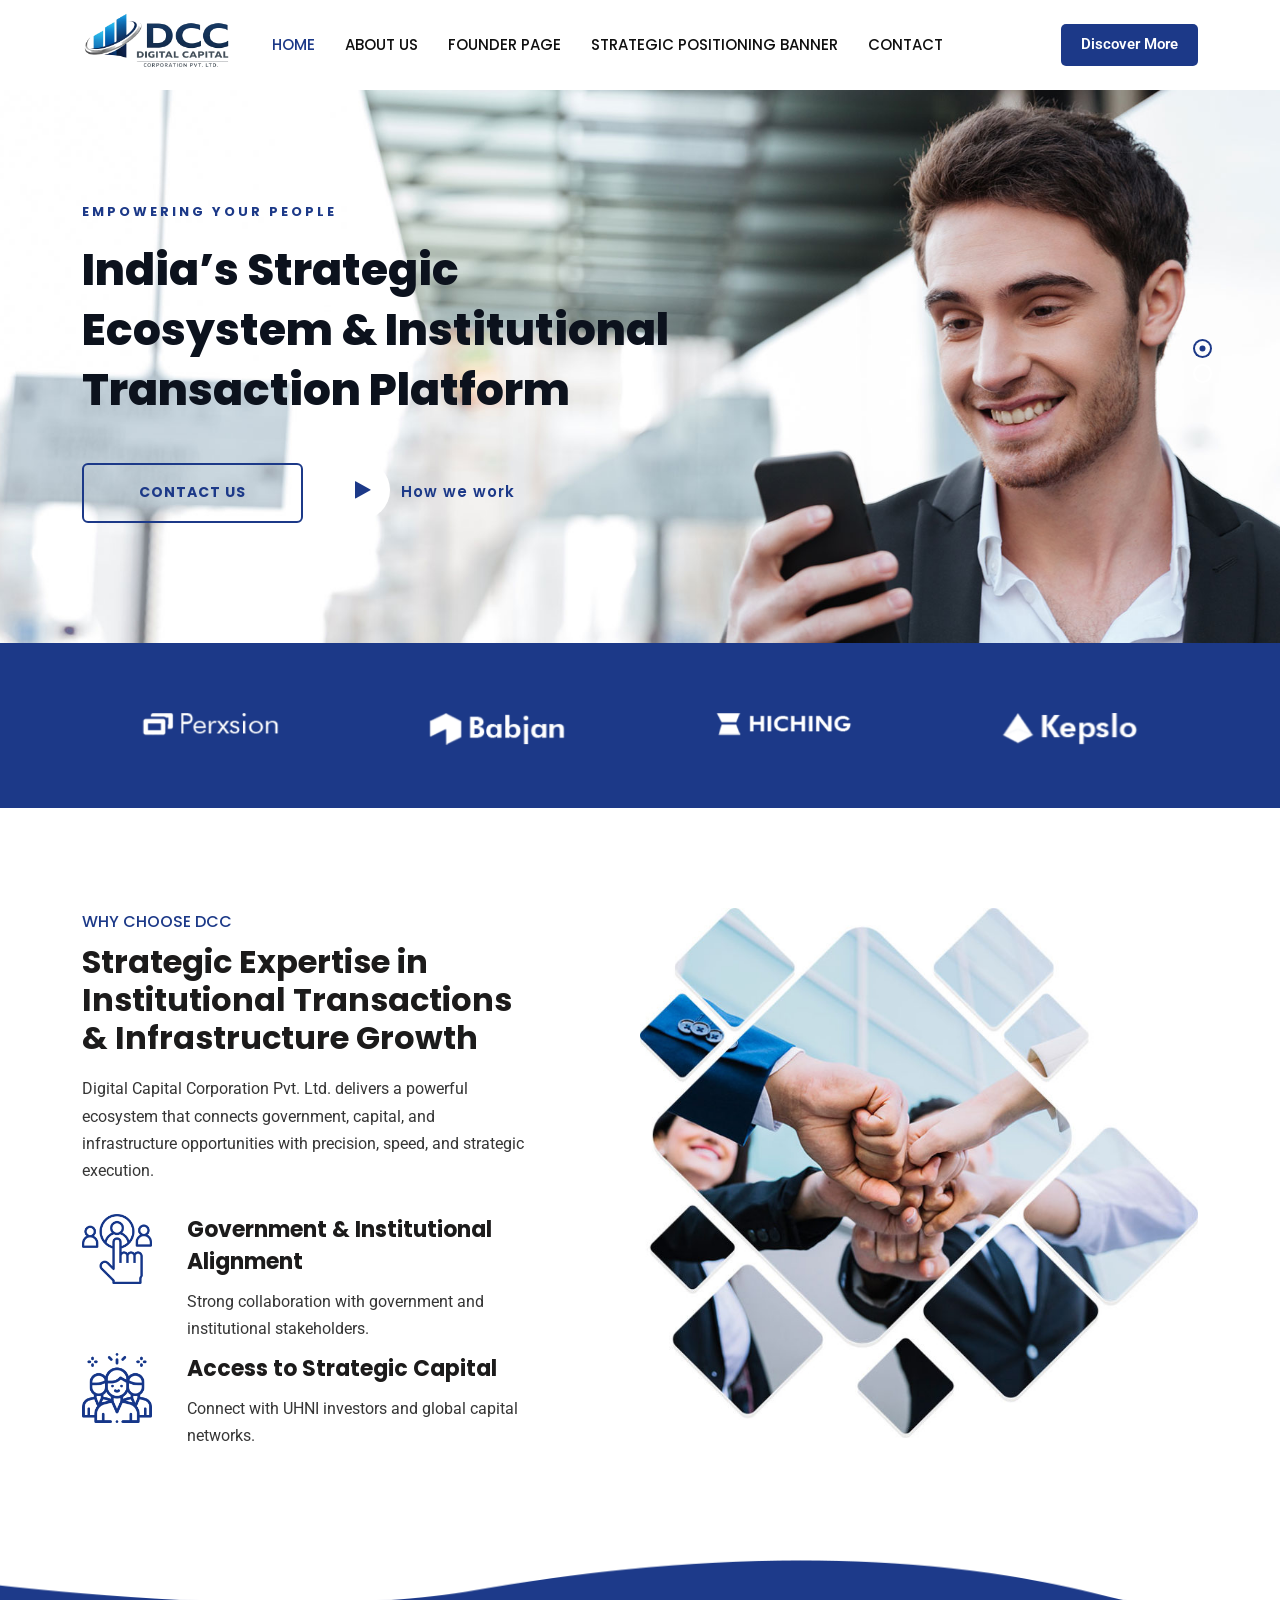
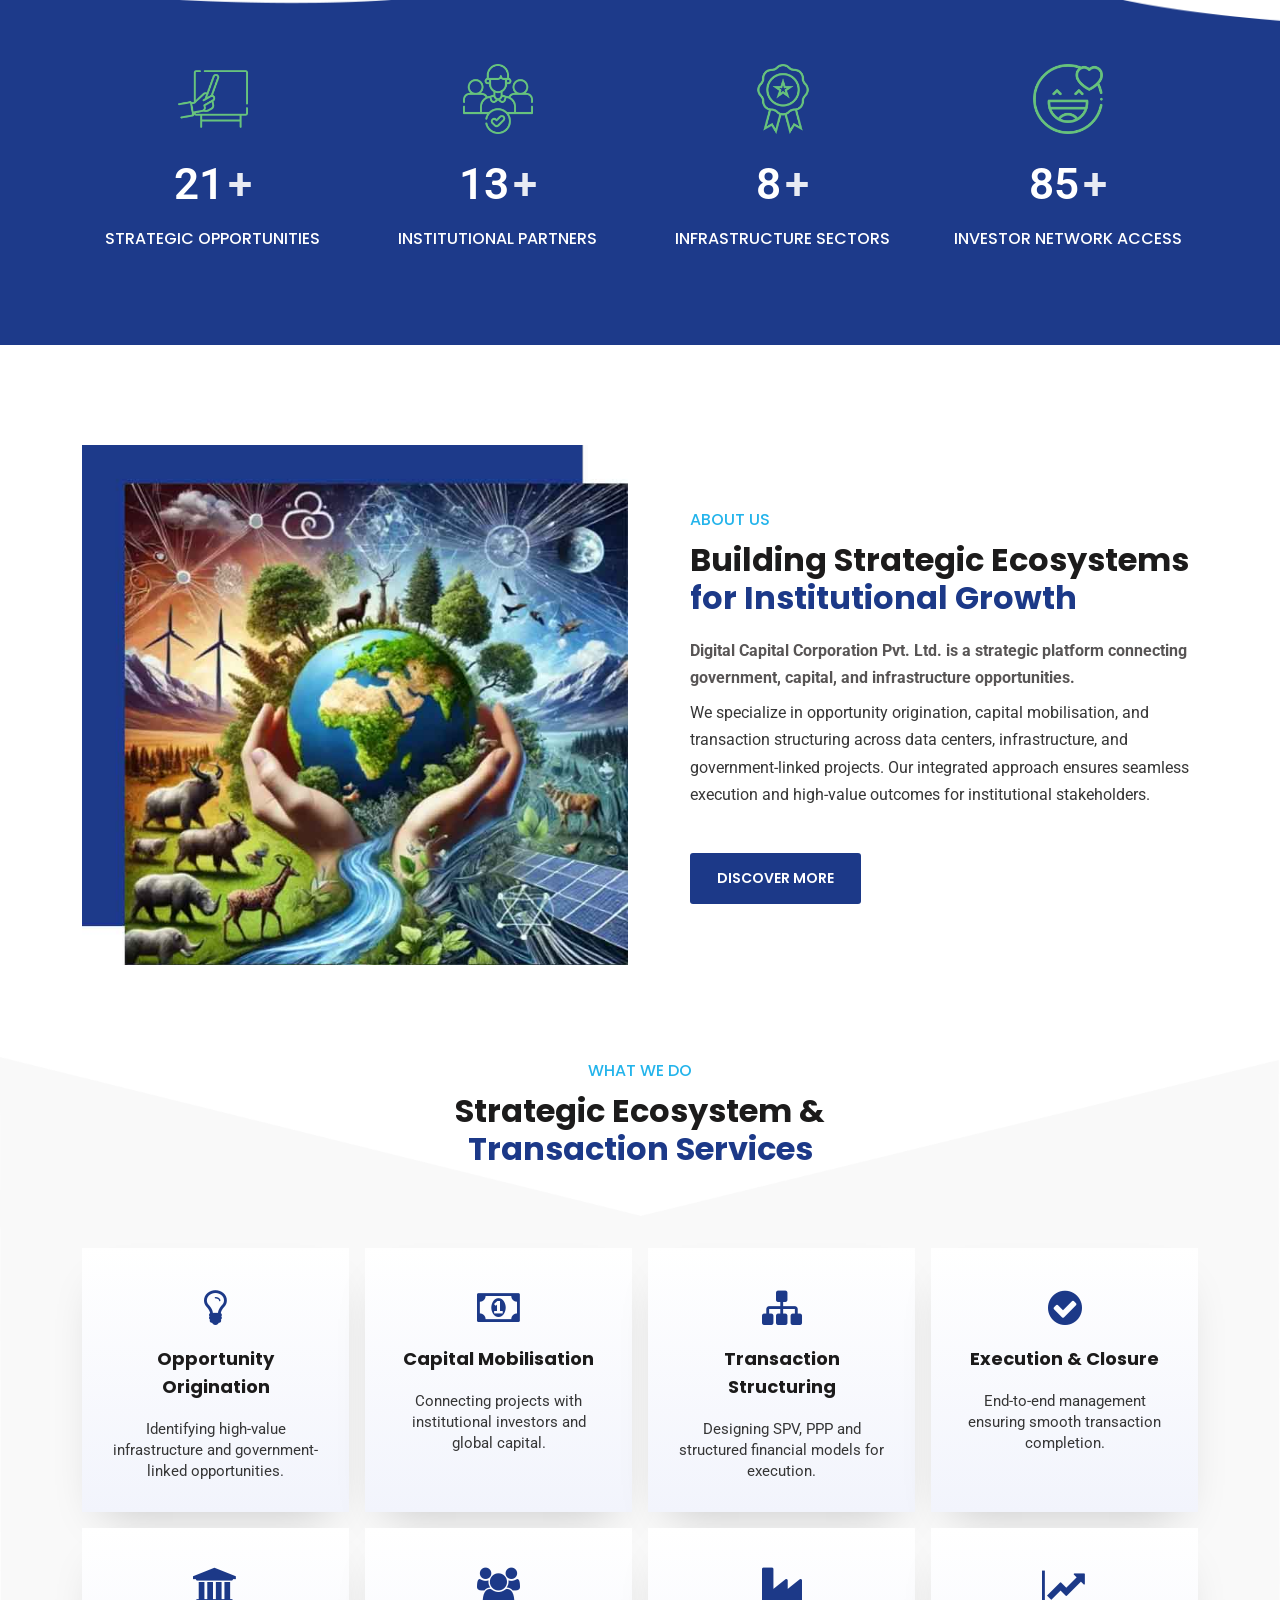
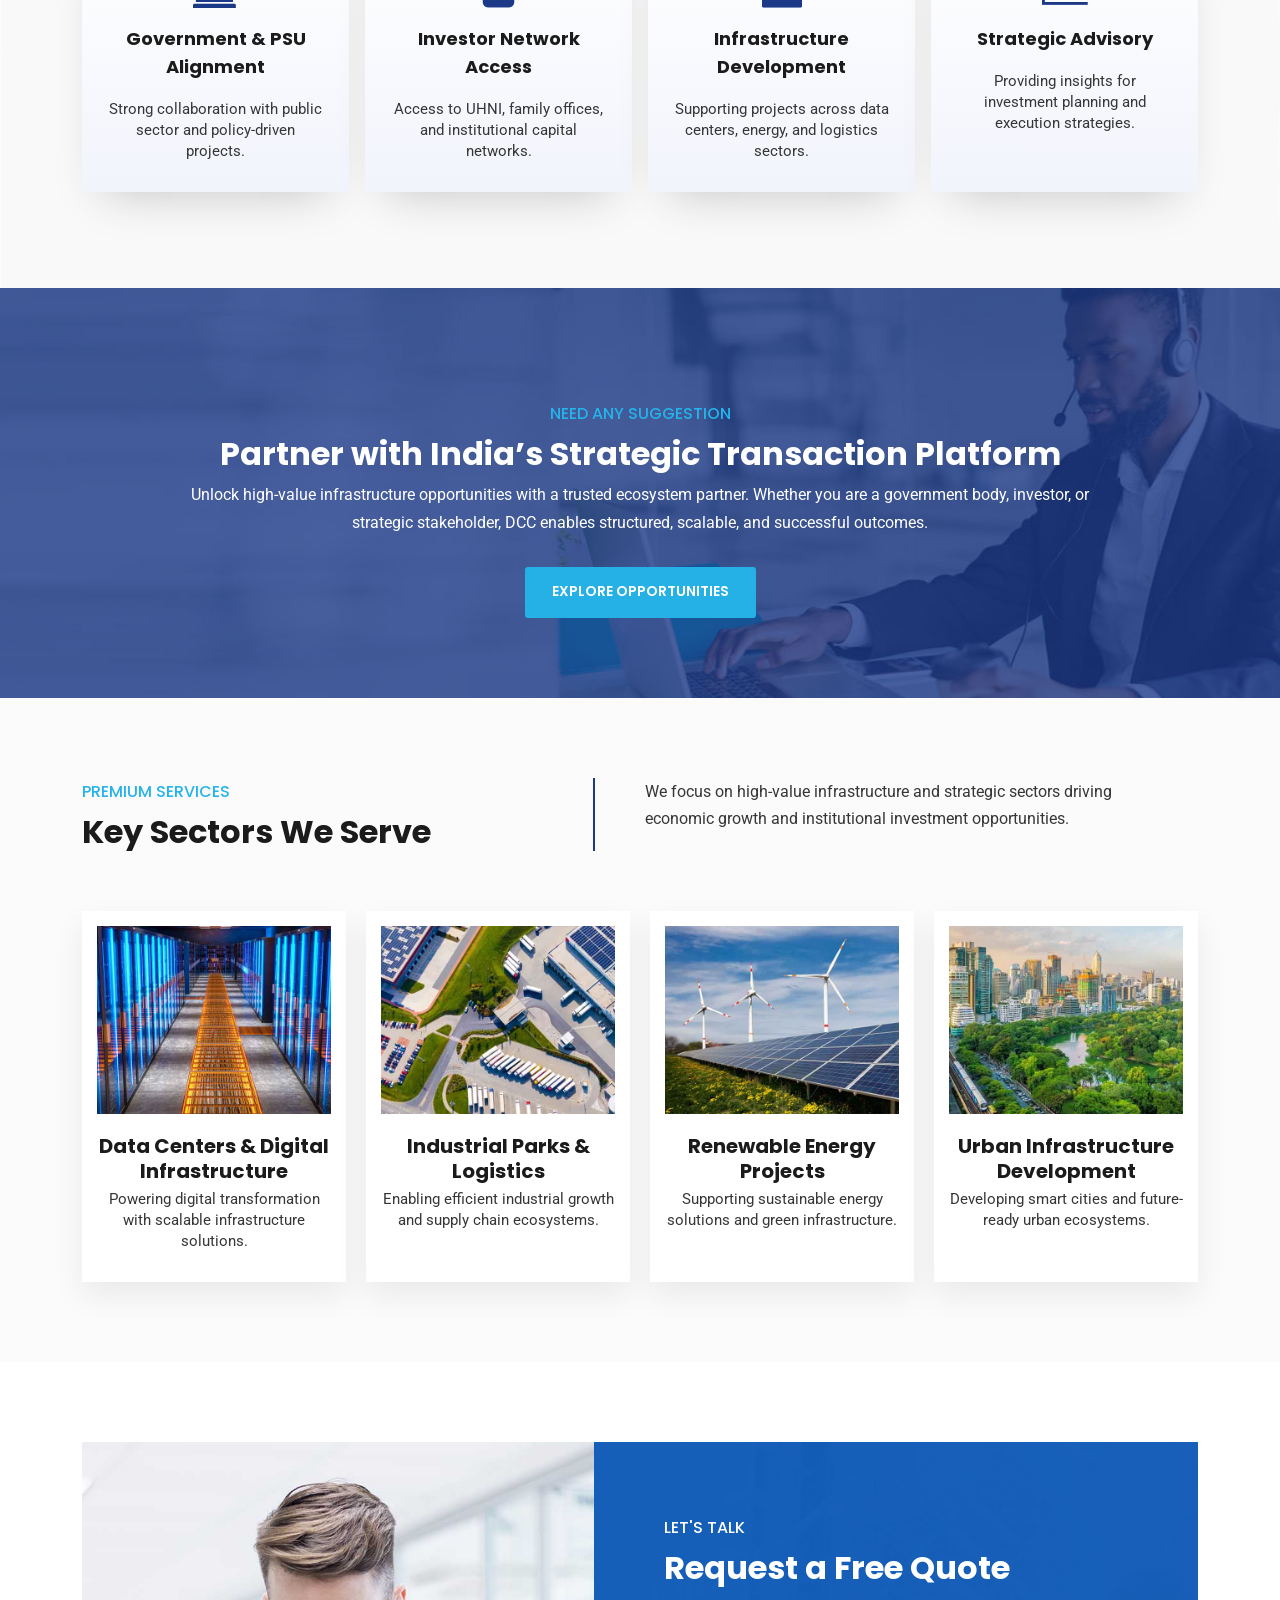
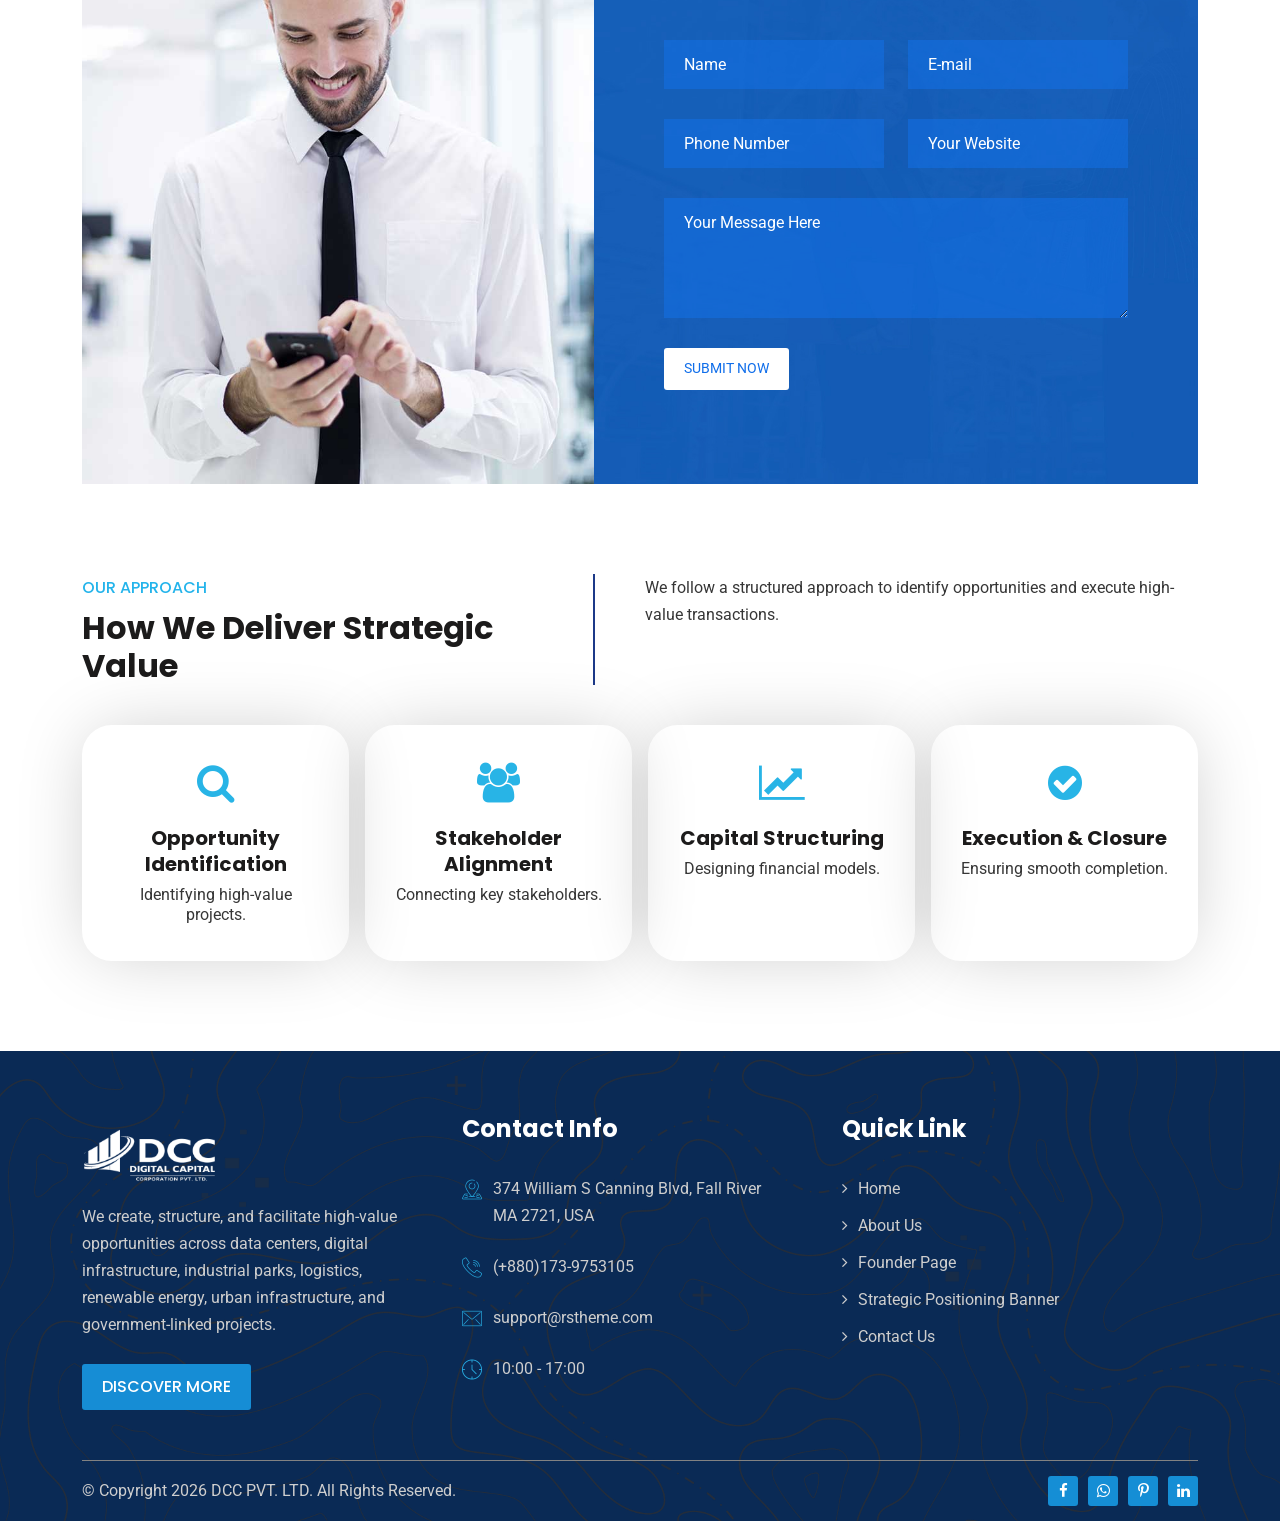
==== index.html @ fcac431c "first commit" ====
<!DOCTYPE html>
<html lang="en">
    
<head>
        <!-- meta tag -->
        <meta charset="utf-8">
        <title>Home-Digital Capital Corporation</title>
        <meta name="description" content="">
        <!-- responsive tag -->
        <meta http-equiv="x-ua-compatible" content="ie=edge">
        <meta name="viewport" content="width=device-width, initial-scale=1">
        <!-- favicon -->
        <link rel="apple-touch-icon" href="assets/images/favicon.png">
        <link rel="shortcut icon" type="image/x-icon" href="assets/images/favicon.png">
        <!-- Bootstrap v4.4.1 css -->
        <link rel="stylesheet" type="text/css" href="assets/css/bootstrap.min.css">
        <!-- font-awesome css -->
        <link rel="stylesheet" type="text/css" href="assets/css/font-awesome.min.css">
        <!-- animate css -->
        <link rel="stylesheet" type="text/css" href="assets/css/animate.css">
        <!-- aos css -->
        <link rel="stylesheet" type="text/css" href="assets/css/aos.css">
        <!-- owl.carousel css -->
        <link rel="stylesheet" type="text/css" href="assets/css/owl.carousel.css">
        <!-- slick css -->
        <link rel="stylesheet" type="text/css" href="assets/css/slick.css">
        <!-- off canvas css -->
        <link rel="stylesheet" type="text/css" href="assets/css/off-canvas.css">
        <!-- linea-font css -->
        <link rel="stylesheet" type="text/css" href="assets/fonts/linea-fonts.css">
        <!-- flaticon css  -->
        <link rel="stylesheet" type="text/css" href="assets/fonts/flaticon.css">
        <!-- magnific popup css -->
        <link rel="stylesheet" type="text/css" href="assets/css/magnific-popup.css">
        <!-- Main Menu css -->
        <link rel="stylesheet" href="assets/css/rsmenu-main.css">
        <!-- Rs animations css -->
        <link rel="stylesheet" href="assets/css/rs-animations.css">
        <!-- nivo slider CSS -->
        <link rel="stylesheet" type="text/css" href="assets/inc/custom-slider/css/nivo-slider.css">
        <link rel="stylesheet" type="text/css" href="assets/inc/custom-slider/css/preview.css">
        <!-- rsmenu transitions css -->
        <link rel="stylesheet" href="assets/css/rsmenu-transitions.css">
        <!-- spacing css -->
        <link rel="stylesheet" type="text/css" href="assets/css/rs-spacing.css">
        <!-- style css -->
        <link rel="stylesheet" type="text/css" href="style.css"> 
        <!-- responsive css -->
        <link rel="stylesheet" type="text/css" href="assets/css/responsive.css">
    </head>
    <body class="home-eight">

        <!-- Preloader area start here -->
        <div id="loader" class="loader">
            <div class="spinner"></div>
        </div>
        <!--End preloader here -->

        <!--Full width header Start-->
        <div class="full-width-header header-style4">
            <!-- Toolbar Start -->
            <!-- <div class="toolbar-area hidden-md">
                <div class="container">
                    <div class="row">
                        <div class="col-md-5">
                            <div class="toolbar-contact">
                                <ul>
                                    <li><i class="flaticon-email"></i><a href="mailto:info@yourwebsite.com">support@rstheme.com</a></li>
                                    <li><i class="flaticon-call"></i><a href="tel:+123456789">(+123) 456789</a></li>
                                </ul>
                            </div>
                        </div>
                        <div class="col-md-7">
                            <div class="toolbar-sl-share">
                                <ul>
                                    <li class="opening"> <i class="flaticon-clock"></i> Mon - Fri: 9:00 am - 06.00pm / Closed on Weekends</li>
                                    <li><a href="#"><i class="fa fa-facebook"></i></a></li>
                                    <li><a href="#"><i class="fa fa-twitter"></i></a></li>
                                    <li><a href="#"><i class="fa fa-pinterest-p"></i></a></li>
                                    <li><a href="#"><i class="fa fa-linkedin"></i></a></li>
                                </ul>
                            </div>
                        </div>
                    </div>
                </div>
            </div> -->
            <!-- Toolbar End -->
            
            <!--Header Start-->
            <header id="rs-header" class="rs-header">
                <!-- Menu Start -->
                <div class="menu-area menu-sticky">
                    <div class="container">
                        <div class="row">
                            <div class="col-lg-2">
                                <div class="logo-area">
                                    <a href="index.html"><img src="assets/images/logo.png" alt="logo"></a>
                                </div>
                            </div>
                            <div class="col-lg-10 text-right">
                                <div class="rs-menu-area">
                                    <div class="main-menu">
                                        <div class="mobile-menu">
                                            <a class="rs-menu-toggle">
                                                <i class="fa fa-bars"></i>
                                            </a>
                                        </div>
                                        <nav class="rs-menu">
                                            <ul class="nav-menu">
                                                <li class=" current-menu-item"> <a href="index.html">Home</a></li>
                                                <li class=""><a href="#">About Us</a></li>
                                                <li class=""><a href="#">Founder Page</a></li>
                                                <li class=""><a href="#">Strategic Positioning Banner</a></li>
                                                <li class=""><a href="#">Contact</a></li>
                                            </ul> 
                                        </nav>
                                    </div> <!-- //.main-menu -->
                                    <div class="expand-btn-inner">
                                        <ul>
                                            <li>
                                                <a class="header-btn blue-btn" href="contact.html">Discover More</a>
                                            </li>
                                        </ul>
                                    </div>
                                </div>
                            </div>
                        </div>
                    </div>
                </div>
                <!-- Menu End -->

            </header>
            <!--Header End-->
        </div>
        <!--Full width header End-->

		<!-- Main content Start -->
        <div class="main-content">
            <!-- Slider Start -->
            <div id="rs-slider" class="rs-slider slider8">
                <div class="slider-carousel owl-carousel">
                    <!-- Slide 1 -->
                    <div class="slider slide1">
                        <div class="container">
                            <div class="content-part">
                                <div class="slider-des">
                                    <div class="sl-subtitle mb-16">Empowering Your People</div>
                                    <h1 class="sl-title mb-0">India’s Strategic Ecosystem & Institutional Transaction Platform</h1>
                                </div>
                                <div class="slider-bottom mt-40">
                                    <ul>
                                        <li><a href="contact.html" class="readon">Contact us</a></li>
                                        <li>
                                            <a class="popup-videos" href="">
                                                <i class="fa fa-play"></i>
                                            </a>
                                            <span class="btn-title">How we work</span>
                                        </li>
                                    </ul>
                                </div>
                            </div>
                        </div>
                    </div>
                    <!-- Slide 2 -->
                    <div class="slider slide3">
                        <div class="container">
                            <div class="content-part">
                                <div class="slider-des">
                                    <div class="sl-subtitle mb-16">Smart HR Solutions</div>
                                    <h1 class="sl-title mb-0">Simplify Workforce <br>Management with Automation</h1>
                                </div>
                                <div class="slider-bottom mt-40">
                                    <ul>
                                        <li><a href="contact.html" class="readon">Contact us</a></li>
                                        <li>
                                            <a class="popup-videos" href="">
                                                <i class="fa fa-play"></i>
                                            </a>
                                            <span class="btn-title">How we work</span>
                                        </li>
                                    </ul>
                                </div>
                            </div>
                        </div>
                    </div>
                </div>
            </div>
            <!-- Slider End -->

            <!-- Partner Section Start -->
            <div class="rs-partner modify5 blue-bg pt-70 pb-55">
                <div class="container">
                    <div class="rs-carousel owl-carousel" data-loop="true" data-items="4" data-margin="30" data-autoplay="true" data-hoverpause="true" data-autoplay-timeout="5000" data-smart-speed="800" data-dots="false" data-nav="false" data-nav-speed="false" data-center-mode="false" data-mobile-device="2" data-mobile-device-nav="false" data-mobile-device-dots="false" data-ipad-device="3" data-ipad-device-nav="false" data-ipad-device-dots="false" data-ipad-device2="2" data-ipad-device-nav2="false" data-ipad-device-dots2="false" data-md-device="4" data-lg-device="4" data-md-device-nav="false" data-md-device-dots="false">
                        <div class="partner-item">
                            <a href="https://rstheme.com/"><img src="assets/images/partner/light/1.png" alt=""></a>
                        </div>
                        <div class="partner-item">
                            <a href="https://rstheme.com/"><img src="assets/images/partner/light/2.png" alt=""></a>
                        </div>
                        <div class="partner-item">
                            <a href="https://rstheme.com/"><img src="assets/images/partner/light/3.png" alt=""></a>
                        </div>
                        <div class="partner-item">
                            <a href="https://rstheme.com/"><img src="assets/images/partner/light/4.png" alt=""></a>
                        </div>
                        <div class="partner-item">
                            <a href="https://rstheme.com/"><img src="assets/images/partner/light/5.png" alt=""></a>
                        </div>
                    </div>
                </div>
            </div>
            <!-- Partner Section End -->

            <!-- Why Choose Section Start -->
            <div class="rs-whychooseus style4 pt-100 md-pt-72 md-pt-80 pb-100 lg-pb-93 md-pb-70">
                <div class="container">
                    <div class="row md-col-padding">
                        <div class="col-lg-6 pr-110 lg-pr-30">
                            <div class="sec-title mb-30">
                                <div class="sub-title blue-color">Why Choose DCC</div>
                                <h2 class="title mb-18">Strategic Expertise in Institutional Transactions & Infrastructure Growth</h2>
                                <div class="desc">
                                    Digital Capital Corporation Pvt. Ltd. delivers a powerful ecosystem that connects government, capital, and infrastructure opportunities with precision, speed, and strategic execution.
                                </div>
                            </div>
                        
                            <div class="content-part mb-10">
                                <div class="icon-part">
                                    <img src="assets/images/whychooseus/style4/icons/1.png" alt="">
                                </div>
                                <div class="text-part">
                                    <h4 class="title">Government & Institutional Alignment</h4>
                                    <div class="desc">
                                        Strong collaboration with government and institutional stakeholders.
                                    </div>
                                </div>
                            </div>
                            
                            <div class="content-part mb-10">
                                <div class="icon-part">
                                    <img src="assets/images/whychooseus/style4/icons/2.png" alt="">
                                </div>
                                <div class="text-part">
                                    <h4 class="title">Access to Strategic Capital</h4>
                                    <div class="desc">
                                        Connect with UHNI investors and global capital networks.
                                    </div>
                                </div>
                            </div>
                        </div>
                        <div class="col-lg-6 pl-0 md-mb-30 md-order-first">
                            <div class="image-part">
                                <img src="assets/images/whychooseus/style4/right-img.jpg" alt="">
                            </div>
                        </div>
                    </div>
                </div>
            </div>
            <!-- Why Choose Section End -->

            <!-- Counter Section Start -->
            <div class="rs-counter style1 shape-bg1 pt-105 md-pt-82 pb-97 ">
                <div class="container">
                    <div class="row">
                        <div class="col-lg-3 col-md-6 col-6 md-mb-30">
                            <div class="couter-part plus">
                                <div class="icon-part">
                                    <img src="assets/images/counter/icon/1.png" alt="">
                                </div>
                                <div class="rs-count">25</div>
                                <h5 class="title">Strategic Opportunities</h5>
                            </div>
                        </div>
            
                        <div class="col-lg-3 col-md-6 col-6 md-mb-30">
                            <div class="couter-part plus">
                                <div class="icon-part">
                                    <img src="assets/images/counter/icon/2.png" alt="">
                                </div>
                                <div class="rs-count">15</div>
                                <h5 class="title">Institutional Partners</h5>
                            </div>
                        </div>
            
                        <div class="col-lg-3 col-md-6 col-6 xs-mb-30">
                            <div class="couter-part plus">
                                <div class="icon-part">
                                    <img src="assets/images/counter/icon/3.png" alt="">
                                </div>
                                <div class="rs-count">10</div>
                                <h5 class="title">Infrastructure Sectors</h5>
                            </div>
                        </div>
            
                        <div class="col-lg-3 col-md-6 col-6">
                            <div class="couter-part plus">
                                <div class="icon-part">
                                    <img src="assets/images/counter/icon/4.png" alt="">
                                </div>
                                <div class="rs-count">100</div>
                                <h5 class="title">Investor Network Access</h5>
                            </div>
                        </div>
                    </div>
                </div>
            </div>
            <!-- Counter Section End -->

            <!-- About Section Start -->
            <div class="rs-about style3 pt-100 pb-92">
                <div class="container">
                    <div class="row y-middle">
                        <div class="col-lg-6 md-mb-30">
                            <div class="image-part">
                                <img src="assets/images/h8-left-img.jpg" alt="">
                            </div>
                        </div>
                        <div class="col-lg-6 pl-50 lg-pl-35 md-pl-15">
                            <div class="sec-title">
                                <div class="sub-title primary">About Us</div>
                                <h2 class="title mb-20">
                                    Building Strategic Ecosystems 
                                    <span class="d-block blue-color">for Institutional Growth</span>
                                </h2>
                        
                                <p class="desc2 mb-2">
                                    Digital Capital Corporation Pvt. Ltd. is a strategic platform connecting government, capital, and infrastructure opportunities.
                                </p>
                        
                                <div class="desc">
                                    We specialize in opportunity origination, capital mobilisation, and transaction structuring across data centers, infrastructure, and government-linked projects. 
                                    Our integrated approach ensures seamless execution and high-value outcomes for institutional stakeholders.
                                </div>
                        
                                <div class="btn-part mt-45">
                                    <a class="readon blue-btn" href="about.html">Discover More</a>
                                </div>
                            </div>
                        </div>
                    </div>
                </div>
            </div>
            <!-- About Section End -->

            <!-- Services Section Start -->
            <div class="rs-services style9 shape-bg2 md-pb-40 pb-80">
                <div class="container">
                    <div class="sec-title text-center mb-80 md-mb-80 sm-mb-42">
                        <div class="sub-title primary">What We Do</div>
                        <h2 class="title mb-0">
                            Strategic Ecosystem & 
                            <span class="d-block blue-color">Transaction Services</span>
                        </h2>
                    </div>
            
                    <div class="row gutter-16">

                        <!-- 1 -->
                        <div class="col-xl-3 col-lg-4 col-md-6 mb-16">
                            <div class="service-wrap text-center">
                                <div class="icon-part">
                                    <i class="fa fa-lightbulb-o"></i>
                                </div>
                                <h5 class="title">Opportunity Origination</h5>
                                <div class="desc">
                                    Identifying high-value infrastructure and government-linked opportunities.
                                </div>
                            </div>
                        </div>
                    
                        <!-- 2 -->
                        <div class="col-xl-3 col-lg-4 col-md-6 mb-16">
                            <div class="service-wrap text-center">
                                <div class="icon-part">
                                    <i class="fa fa-money"></i>
                                </div>
                                <h5 class="title">Capital Mobilisation</h5>
                                <div class="desc">
                                    Connecting projects with institutional investors and global capital.
                                </div>
                            </div>
                        </div>
                    
                        <!-- 3 -->
                        <div class="col-xl-3 col-lg-4 col-md-6 mb-16">
                            <div class="service-wrap text-center">
                                <div class="icon-part">
                                    <i class="fa fa-sitemap"></i>
                                </div>
                                <h5 class="title">Transaction Structuring</h5>
                                <div class="desc">
                                    Designing SPV, PPP and structured financial models for execution.
                                </div>
                            </div>
                        </div>
                    
                        <!-- 4 -->
                        <div class="col-xl-3 col-lg-4 col-md-6 mb-16">
                            <div class="service-wrap text-center">
                                <div class="icon-part">
                                    <i class="fa fa-check-circle"></i>
                                </div>
                                <h5 class="title">Execution & Closure</h5>
                                <div class="desc">
                                    End-to-end management ensuring smooth transaction completion.
                                </div>
                            </div>
                        </div>
                    
                        <!-- 5 -->
                        <div class="col-xl-3 col-lg-4 col-md-6 mb-16">
                            <div class="service-wrap text-center">
                                <div class="icon-part">
                                    <i class="fa fa-university"></i>
                                </div>
                                <h5 class="title">Government & PSU Alignment</h5>
                                <div class="desc">
                                    Strong collaboration with public sector and policy-driven projects.
                                </div>
                            </div>
                        </div>
                    
                        <!-- 6 -->
                        <div class="col-xl-3 col-lg-4 col-md-6 mb-16">
                            <div class="service-wrap text-center">
                                <div class="icon-part">
                                    <i class="fa fa-users"></i>
                                </div>
                                <h5 class="title">Investor Network Access</h5>
                                <div class="desc">
                                    Access to UHNI, family offices, and institutional capital networks.
                                </div>
                            </div>
                        </div>
                    
                        <!-- 7 -->
                        <div class="col-xl-3 col-lg-4 col-md-6 mb-16">
                            <div class="service-wrap text-center">
                                <div class="icon-part">
                                    <i class="fa fa-industry"></i>
                                </div>
                                <h5 class="title">Infrastructure Development</h5>
                                <div class="desc">
                                    Supporting projects across data centers, energy, and logistics sectors.
                                </div>
                            </div>
                        </div>
                    
                        <!-- 8 -->
                        <div class="col-xl-3 col-lg-4 col-md-6 mb-16">
                            <div class="service-wrap text-center">
                                <div class="icon-part">
                                    <i class="fa fa-line-chart"></i>
                                </div>
                                <h5 class="title">Strategic Advisory</h5>
                                <div class="desc">
                                    Providing insights for investment planning and execution strategies.
                                </div>
                            </div>
                        </div>
                    
                    </div>
            
                </div>
            </div>
            <!-- Services Section End -->
             <!-- Call to Action Section Start -->
             <div class="rs-cta style1 bg20 pt-112 pb-80 md-pt-92 md-pb-80">
                <div class="container">
                    <div class="row justify-content-center">
                        <div class="col-md-10">
                            <div class="sec-title text-center">
                                <div class="sub-title primary">Need any Suggestion</div>
                                <h2 class="title white-color mb-2">Partner with India’s Strategic Transaction Platform</h2>
                                <p>
                                    Unlock high-value infrastructure opportunities with a trusted ecosystem partner. Whether you are a government body, investor, or strategic stakeholder, DCC enables structured, scalable, and successful outcomes.
                                </p>
                                <div class="btn-part mt-31">
                                    <a class="readon green-btn" href="contact.html">Explore Opportunities</a>
                                </div>
                            </div>
                        </div>
                    </div>
                </div>
            </div>
            <!-- Call to Action Section End -->
            <div id="rs-services" class="rs-services style2 gray-bg2 pt-80 pb-80 md-pt-50 md-pb-50">
                <div class="container">
            
                    <!-- Section Title -->
                    <div class="sec-title style2 mb-60 md-mb-0">
                        <div class="first-half text-right">
                            <div class="sub-title primary">Premium Services</div>
                            <h2 class="title mb-0">Key Sectors We Serve</h2>
                        </div>
                        <div class="last-half">
                            <p class="desc mb-0 pr-30">
                                We focus on high-value infrastructure and strategic sectors driving economic growth and institutional investment opportunities.
                            </p>
                        </div>
                    </div>
            
                    <!-- Services -->
                    <div class="row gutter-20">
            
                        <!-- 1 -->
                        <div class="col-md-3 sm-mb-30">
                            <div class="service-wrap">
                                <div class="image-part">
                                    <img src="assets/images/services/data-center.jpg" alt="">
                                </div>
                                <div class="content-part text-center">
                                    <h3 class="title">Data Centers & Digital Infrastructure</h3>
                                    <div class="desc">
                                        Powering digital transformation with scalable infrastructure solutions.
                                    </div>
                                </div>
                            </div>
                        </div>
            
                        <!-- 2 -->
                        <div class="col-md-3 sm-mb-30">
                            <div class="service-wrap">
                                <div class="image-part">
                                    <img src="assets/images/services/logistic.jpg" alt="">
                                </div>
                                <div class="content-part text-center">
                                    <h3 class="title">Industrial Parks & Logistics</h3>
                                    <div class="desc">
                                        Enabling efficient industrial growth and supply chain ecosystems.
                                    </div>
                                </div>
                            </div>
                        </div>
            
                        <!-- 3 -->
                        <div class="col-md-3 sm-mb-30">
                            <div class="service-wrap">
                                <div class="image-part">
                                    <img src="assets/images/services/renewable-energy.jpg" alt="">
                                </div>
                                <div class="content-part text-center">
                                    <h3 class="title">Renewable Energy Projects</h3>
                                    <div class="desc">
                                        Supporting sustainable energy solutions and green infrastructure.
                                    </div>
                                </div>
                            </div>
                        </div>
            
                        <!-- 4 -->
                        <div class="col-md-3">
                            <div class="service-wrap">
                                <div class="image-part">
                                    <img src="assets/images/services/urbon-inrastructure.jpg" alt="">
                                </div>
                                <div class="content-part text-center">
                                    <h3 class="title">Urban Infrastructure Development</h3>
                                    <div class="desc">
                                        Developing smart cities and future-ready urban ecosystems.
                                    </div>
                                </div>
                            </div>
                        </div>
            
                    </div>
            
                </div>
            </div>
            <div id="rs-freequote" class="rs-freequote style3 pt-80 pb-70 md-pt-20 md-pb-40">
                <div class="container">
                    <div class="row md-col-padding">
                        <div class="col-lg-5 custom1 pr-0">
                            <div class="img-part"></div>
                        </div>
                        <div class="col-lg-7 custom2 pl-0">
                            <div id="form-messages"></div>
                            <form id="contact-form" class="quote-form" method="post" action="mailer.php">
                                <div class="sec-title mb-53">
                                    <div class="sub-title white-color">Let's Talk</div>
                                    <h2 class="title white-color mb-0">Request a Free Quote</h2>
                                </div>
                                <div class="row">
                                    <div class="col-md-6">
                                        <input type="text" name="name" placeholder="Name" required="">
                                    </div>
                                    <div class="col-md-6">
                                        <input type="email" name="email" placeholder="E-mail" required="">
                                    </div>
                                    <div class="col-md-6">
                                        <input type="text" name="phone" placeholder="Phone Number" required="">
                                    </div>
                                    <div class="col-md-6">
                                        <input type="text" name="website" placeholder="Your Website" required="">
                                    </div>
                                    <div class="col-md-12">
                                        <textarea name="message" placeholder="Your Message Here" required=""></textarea>
                                    </div>
                                    <div class="col-md-12">
                                        <button type="submit" class="readon modify">Submit Now</button>
                                    </div>
                                </div>
                            </form>
                        </div>
                    </div>
                </div>
            </div>
            <div class="rs-services style7 pt-20 pb-90 lg-pb-85 sm-pt-0">
                <div class="container">
                    <div class="sec-title style2 mb-40 md-mb-21">
                        <div class="first-half">
                            <div class="sub-title primary">Our Approach</div>
                            <h2 class="title mb-0">How We Deliver Strategic Value</h2>
                        </div>
                        <div class="last-half">
                            <p class="desc mb-0 pr-10">
                                We follow a structured approach to identify opportunities and execute high-value transactions.
                            </p>
                        </div>
                    </div>
            
                    <div class="row gutter-16">
            
                        <!-- 1 -->
                        <div class="col-lg-3 col-sm-6 md-mb-16">
                            <div class="services-wrap text-center">
                                <div class="icon-part">
                                    <i class="fa fa-search"></i>
                                </div>
                                <div class="content-part">
                                    <h4 class="title">Opportunity Identification</h4>
                                    <div class="desc">Identifying high-value projects.</div>
                                </div>
                            </div>
                        </div>
            
                        <!-- 2 -->
                        <div class="col-lg-3 col-sm-6 md-mb-16">
                            <div class="services-wrap text-center">
                                <div class="icon-part">
                                    <i class="fa fa-users"></i>
                                </div>
                                <div class="content-part">
                                    <h4 class="title">Stakeholder Alignment</h4>
                                    <div class="desc">Connecting key stakeholders.</div>
                                </div>
                            </div>
                        </div>
            
                        <!-- 3 -->
                        <div class="col-lg-3 col-sm-6 xs-mb-16">
                            <div class="services-wrap text-center">
                                <div class="icon-part">
                                    <i class="fa fa-line-chart"></i>
                                </div>
                                <div class="content-part">
                                    <h4 class="title">Capital Structuring</h4>
                                    <div class="desc">Designing financial models.</div>
                                </div>
                            </div>
                        </div>
            
                        <!-- 4 -->
                        <div class="col-lg-3 col-sm-6">
                            <div class="services-wrap text-center">
                                <div class="icon-part">
                                    <i class="fa fa-check-circle"></i>
                                </div>
                                <div class="content-part">
                                    <h4 class="title">Execution & Closure</h4>
                                    <div class="desc">Ensuring smooth completion.</div>
                                </div>
                            </div>
                        </div>
            
                    </div>
                </div>
            </div>
           
        </div> 
        <!-- Main content End -->

        <footer id="rs-footer" class="rs-footer style3 modify1 marketing">
            <div class="container">
               
                <div class="footer-content pt-62 pb-50 md-pb-64 sm-pt-48">
                    <div class="row">
                        <div class="col-lg-4 col-md-12 col-sm-12 footer-widget md-mb-39">
                            <div class="about-widget pr-15">
                                <div class="logo-part">
                                    <a href="index.html"><img src="assets/images/footer-logo.png" alt="Footer Logo"></a>
                                </div>
                                <p class="desc">
                                    We create, structure, and facilitate high-value opportunities across data centers, digital infrastructure, industrial parks, logistics, renewable energy, urban infrastructure, and government-linked projects.
                                </p>
                                <div class="btn-part">
                                    <a class="readon2 discover marketing" href="about.html">Discover More</a>
                                </div>
                            </div>
                        </div>
                        <div class="col-lg-4 col-md-12 col-sm-12 md-mb-32 footer-widget">
                            <h4 class="widget-title">Contact Info</h4>
                            <ul class="address-widget pr-40">
                                <li>
                                    <i class="flaticon-location"></i>
                                    <div class="desc">374 William S Canning Blvd, Fall River MA 2721, USA</div>
                                </li>
                                <li>
                                    <i class="flaticon-call"></i>
                                    <div class="desc">
                                        <a href="tel:+8801739753105">(+880)173-9753105</a>
                                    </div>
                                </li>
                                <li>
                                    <i class="flaticon-email"></i>
                                    <div class="desc">
                                        <a href="mailto:support@rstheme.com">support@rstheme.com</a>
                                    </div>
                                </li>
                                <li>
                                    <i class="flaticon-clock"></i>
                                    <div class="desc">
                                        10:00 - 17:00
                                    </div>
                                </li>
                            </ul>
                        </div>
                        <div class="col-lg-4 col-md-12 col-sm-12 footer-widget">
                            <h4 class="widget-title">Quick Link</h4>
                            <ul class="footer-quick">
                                <li><a href="#"><i class="fa fa-angle-right"></i>Home </a></li>
                                <li><a href="#"><i class="fa fa-angle-right"></i>About Us </a></li>
                                <li><a href="#"><i class="fa fa-angle-right"></i>Founder Page</a></li>
                                <li><a href="#"><i class="fa fa-angle-right"></i>Strategic Positioning Banner </a></li>
                                <li><a href="#"><i class="fa fa-angle-right"></i>Contact Us </a></li>
                            </ul>
                        </div>
                    </div>
                </div>
                <div class="footer-bottom">
                    <div class="row y-middle">
                        <div class="col-lg-6 col-md-8 sm-mb-21">
                            <div class="copyright">
                                <p>© Copyright 2026 DCC PVT. LTD. All Rights Reserved.</p>
                            </div>
                        </div>
                        <div class="col-lg-6 col-md-4 text-right sm-text-center">
                            <ul class="footer-social">
                                <li><a href="#"><i class="fa fa-facebook"></i></a></li>
                                <li><a href="#"><i class="fa fa-whatsapp"></i></a></li>
                                <li><a href="#"><i class="fa fa-pinterest-p"></i></a></li>
                                <li><a href="#"><i class="fa fa-linkedin"></i></a></li>
                            </ul>
                        </div>
                    </div>
                </div>
            </div>
        </footer>

        <!-- start scrollUp  -->
        <div id="scrollUp">
            <i class="fa fa-angle-up"></i>
        </div>
        <!-- End scrollUp  -->

        <!-- Search Modal Start -->
        <div aria-hidden="true" class="modal fade search-modal" role="dialog" tabindex="-1">
            <button type="button" class="close" data-dismiss="modal" aria-label="Close">
              <span class="flaticon-cross"></span>
            </button>
            <div class="modal-dialog modal-dialog-centered">
                <div class="modal-content">
                    <div class="search-block clearfix">
                        <form>
                            <div class="form-group">
                                <input class="form-control" placeholder="Search Here..." type="text" required="">
                                <button type="submit"><i class="fa fa-search"></i></button>
                            </div>
                        </form>
                    </div>
                </div>
            </div>
        </div>
        <!-- Search Modal End -->

        <!-- modernizr js -->
        <script src="assets/js/modernizr-2.8.3.min.js"></script>
        <!-- jquery latest version -->
        <script src="assets/js/jquery.min.js"></script>
        <!-- Bootstrap v4.4.1 js -->
        <script src="assets/js/bootstrap.min.js"></script>
        <!-- Menu js -->
        <script src="assets/js/rsmenu-main.js"></script> 
        <!-- op nav js -->
        <script src="assets/js/jquery.nav.js"></script>
        <!-- owl.carousel js -->
        <script src="assets/js/owl.carousel.min.js"></script>
        <!-- Slick js -->
        <script src="assets/js/slick.min.js"></script>
        <!-- isotope.pkgd.min js -->
        <script src="assets/js/isotope.pkgd.min.js"></script>
        <!-- imagesloaded.pkgd.min js -->
        <script src="assets/js/imagesloaded.pkgd.min.js"></script>
        <!-- wow js -->
        <script src="assets/js/wow.min.js"></script>
        <!-- aos js -->
        <script src="assets/js/aos.js"></script>
        <!-- Skill bar js -->
        <script src="assets/js/skill.bars.jquery.js"></script>
        <script src="assets/js/jquery.counterup.min.js"></script>        
         <!-- counter top js -->
        <script src="assets/js/waypoints.min.js"></script>
        <!-- video js -->
        <script src="assets/js/jquery.mb.YTPlayer.min.js"></script>
        <!-- magnific popup js -->
        <script src="assets/js/jquery.magnific-popup.min.js"></script>
        <!-- Nivo slider js -->
        <script src="assets/inc/custom-slider/js/jquery.nivo.slider.js"></script>
        <!-- plugins js -->
        <script src="assets/js/plugins.js"></script>
        <!-- contact form js -->
        <script src="assets/js/contact.form.js"></script>
        <!-- main js -->
        <script src="assets/js/main.js"></script>
    </body>

</html>
---- assets/css/off-canvas.css ----
@charset "utf-8";

/**
*
* -----------------------------------------------------------------------------
*
* Template : Reobiz – Consulting Business HTML Template 
* Author : rs-theme
* Author URI : http://www.rstheme.com/
*
* -----------------------------------------------------------------------------
*
**/

.rs-offcanvas-link {

}

a.nav-expander {
    background: transparent;
    color: #FFFFFF;
    display: block;
    font-size: 16px;
    font-weight: 400;
    height: auto;
    margin-right: 0;
    padding: 0;
    right: 0;
    text-decoration: none;
    text-transform: uppercase;
    top: 0;
    transition: right 0.3s ease-in-out 0s;
    width: auto;
    z-index: 12;
    transition: right 0.3s ease-in-out 0s;
    -webkit-transition: right 0.3s ease-in-out 0s;
    -moz-transition: right 0.3s ease-in-out 0s;
    -o-transition: right 0.3s ease-in-out 0s;
 
}
 
a.nav-expander:hover {
  cursor: pointer;
}

nav.right_menu_togle {
  background: rgba(0,0,0,0.9);
  display: block;
  height: 100%;
  overflow: auto;
  position: fixed;
  right: -520px;
  font-size: 15px;
  top: 0;
  width: 100%;
  max-width: 520px;
  z-index: 2000;
  transition: right 0.3s ease-in-out 0s;
  -webkit-transition: right 0.3s ease-in-out 0s;
  -moz-transition: right 0.3s ease-in-out 0s;
  -o-transition: right 0.3s ease-in-out 0s;
}
.nav-expanded nav {
  right: 0;
}
 
body.nav-expanded {
  margin-left: 0em;
  transition: right 0.4s ease-in-out 0s;
  -webkit-transition: right 0.4s ease-in-out 0s;
  -moz-transition: right 0.4s ease-in-out 0s;
  -o-transition: right 0.4s ease-in-out 0s;
}
.right_menu_togle .close-btn{
  overflow: hidden;
  padding: 35px 10px 20px;
}
.right_menu_togle .canvas-logo{
    padding-left: 24px;
    padding-bottom: 20px;
}
.right_menu_togle .search-wrap{
    padding: 20px 24px 0;
    position: relative;
}
.right_menu_togle .search-wrap label{
    display: block;
    font-size: 20px;
    color: #fff;
    position: relative;
}
.right_menu_togle .search-wrap input,
.right_menu_togle .search-wrap button{
    border: none;
    outline: none;
}
.right_menu_togle .search-wrap input{
    width: 100%;
    border-radius: 30px;
    background: #fff;
    padding: 7px 25px;
    margin-top: 6px;
}
.right_menu_togle .search-wrap button{
    position: absolute;
    right: 40px;
    background: transparent;
    cursor: pointer;
    bottom: 7px;
    font-size: 18px;
}

.sidebarnav_menu.main-menu li.menu-item-has-children:before{
  position: absolute;
    content: "\f078";
    font-family: FontAwesome;
    color: #ffffff;
    width: 32px;
    height: 32px;
    line-height: 30px;
    background: rgba(255,255,255,0.2);
    border: 1px solid rgba(255,255,255,0.3);
    right: 8px;
    top: 5px;
    cursor: pointer;
    z-index: 999;
    text-align: center;
    font-size: 15px;
  transition: 0.4s;
  -webkit-transition: 0.4s;
  -ms-transition: 0.4s;
}
.sidebarnav_menu.main-menu li.menu-item-has-children.open:before{
    content: "\f077";
  transition: 0.4s;
  -webkit-transition: 0.4s;
  -ms-transition: 0.4s;
}
.sidebarnav_menu.main-menu li.menu-item-has-children ul{
  display: none;
}
.sidebarnav_menu.main-menu li.menu-item-has-children ul li a{
    display: block;
    padding: 8px 45px;
    font-size: 14px;
}

.sidebarnav_menu.main-menu li ul li:hover a,
.sidebarnav_menu.main-menu li ul li.active a{
  background: rgba(0,0,0,0.15) !important;
}
.sidebarnav_menu.main-menu li {
  border-bottom: 1px solid rgba(255,255,255,0.15);
  font-size: 16px;
  position: relative;
  display: block;
}
.sidebarnav_menu.main-menu .list-unstyled li:last-child {
  border-bottom: 0;
}
.sidebarnav_menu.main-menu .list-unstyled {
  border-top: 1px solid rgba(255,255,255,0.15);
}
.sidebarnav_menu.main-menu .list-unstyled li {
  border: 0;
}
.sidebarnav_menu.main-menu li a {
  color: #fff;
  text-decoration: none;
  padding: 8px 24px;
  display: block;
  transition: 0.4s;
  -webkit-transition: 0.4s;
  -ms-transition: 0.4s;
}
.sidebarnav_menu.main-menu li ul li a {
  padding: 8px 0 8px 40px; 
}
.sidebarnav_menu.main-menu li a:hover {
  color: #FFFFFF;
  text-decoration: none;
}
 
.sidebarnav_menu.main-menu a .caret {
  width: 0;
  height: 0;
  display: inline-block;
  vertical-align: top;
  border-top: 4px solid #4f5963;
  border-right: 4px solid transparent;
  border-left: 4px solid transparent;
  content: "";
    margin-top: 8px;
}
 
.sidebarnav_menu.main-menu a:hover .caret {
  border-top-color: #4f5963;
}
 
.sidebarnav_menu.main-menu li.open > a > .caret {
  border-top: none;
  border-bottom: 4px solid #4f5963;
  border-right: 4px solid transparent;
  border-left: 4px solid transparent;
}
 
.sidebarnav_menu.main-menu li.open > a:hover > .caret {
  border-bottom-color: #4f5963;
}
 
.icon:before {
  font-family: 'FontAwesome';
  font-style: normal;
  font-variant: normal;
  font-weight: normal;
  line-height: 1;
  text-transform: none;
  content: '\f105';
}
 
.sidebarnav_menu.main-menu li > a > span.icon {
  float: right;
  margin: 0.1em 1.7em -0.1em 0;
  opacity: 0;
  -webkit-transition: all 0.2s ease-in-out;
  -moz-transition: all 0.2s ease-in-out;
  -o-transition: all 0.2s ease-in-out;
  transition: all 0.2s ease-in-out;
 
}
 
.sidebarnav_menu.main-menu li > a:hover > span.icon {
  float: right;
  margin: 0.1em 0.8em -0.1em 0;
  opacity: 1;
}

.sidebar_nav.navbar {
    position: absolute;
    min-height: auto;
    margin-bottom: 0;
    border: 0;
}
.rs-menu.rs-menu-close,
.sidebar_nav.navbar-inverse{
  background: transparent;
}
---- assets/fonts/linea-fonts.css ----
@charset "UTF-8";

@font-face {
  font-family: "linea-basic-10";
  src:url("linea-basic-10.eot");
  src:url("linea-basic-10d41d.eot?#iefix") format("embedded-opentype"),
    url("linea-basic-10.woff") format("woff"),
    url("linea-basic-10.ttf") format("truetype"),
    url("linea-basic-10.svg#linea-basic-10") format("svg");
  font-weight: normal;
  font-style: normal;
}

[data-icon]:before {
  font-family: "linea-basic-10" !important;
  content: attr(data-icon);
  font-style: normal !important;
  font-weight: 700 !important;
  font-variant: normal !important;
  text-transform: none !important;
  speak: none;
  line-height: 1;
  -webkit-font-smoothing: antialiased;
  -moz-osx-font-smoothing: grayscale;
}

[class^="icon-"]:before,
[class*=" icon-"]:before {
  font-family: "linea-basic-10" !important;
  font-style: normal !important;
  font-weight: normal !important;
  font-variant: normal !important;
  text-transform: none !important;
  speak: none;
  line-height: 1;
  -webkit-font-smoothing: antialiased;
  -moz-osx-font-smoothing: grayscale;
}

.icon-basic-accelerator:before {
  content: "a";
}
.icon-basic-alarm:before {
  content: "b";
}
.icon-basic-anchor:before {
  content: "c";
}
.icon-basic-anticlockwise:before {
  content: "d";
}
.icon-basic-archive:before {
  content: "e";
}
.icon-basic-archive-full:before {
  content: "f";
}
.icon-basic-ban:before {
  content: "g";
}
.icon-basic-battery-charge:before {
  content: "h";
}
.icon-basic-battery-empty:before {
  content: "i";
}
.icon-basic-battery-full:before {
  content: "j";
}
.icon-basic-battery-half:before {
  content: "k";
}
.icon-basic-bolt:before {
  content: "l";
}
.icon-basic-book:before {
  content: "m";
}
.icon-basic-book-pen:before {
  content: "n";
}
.icon-basic-book-pencil:before {
  content: "o";
}
.icon-basic-bookmark:before {
  content: "p";
}
.icon-basic-calculator:before {
  content: "q";
}
.icon-basic-calendar:before {
  content: "r";
}
.icon-basic-cards-diamonds:before {
  content: "s";
}
.icon-basic-cards-hearts:before {
  content: "t";
}
.icon-basic-case:before {
  content: "u";
}
.icon-basic-chronometer:before {
  content: "v";
}
.icon-basic-clessidre:before {
  content: "w";
}
.icon-basic-clock:before {
  content: "x";
}
.icon-basic-clockwise:before {
  content: "y";
}
.icon-basic-cloud:before {
  content: "z";
}
.icon-basic-clubs:before {
  content: "A";
}
.icon-basic-compass:before {
  content: "B";
}
.icon-basic-cup:before {
  content: "C";
}
.icon-basic-diamonds:before {
  content: "D";
}
.icon-basic-display:before {
  content: "E";
}
.icon-basic-download:before {
  content: "F";
}
.icon-basic-exclamation:before {
  content: "G";
}
.icon-basic-eye:before {
  content: "H";
}
.icon-basic-eye-closed:before {
  content: "I";
}
.icon-basic-female:before {
  content: "J";
}
.icon-basic-flag1:before {
  content: "K";
}
.icon-basic-flag2:before {
  content: "L";
}
.icon-basic-floppydisk:before {
  content: "M";
}
.icon-basic-folder:before {
  content: "N";
}
.icon-basic-folder-multiple:before {
  content: "O";
}
.icon-basic-gear:before {
  content: "P";
}
.icon-basic-geolocalize-01:before {
  content: "Q";
}
.icon-basic-geolocalize-05:before {
  content: "R";
}
.icon-basic-globe:before {
  content: "S";
}
.icon-basic-gunsight:before {
  content: "T";
}
.icon-basic-hammer:before {
  content: "U";
}
.icon-basic-headset:before {
  content: "V";
}
.icon-basic-heart:before {
  content: "W";
}
.icon-basic-heart-broken:before {
  content: "X";
}
.icon-basic-helm:before {
  content: "Y";
}
.icon-basic-home:before {
  content: "Z";
}
.icon-basic-info:before {
  content: "0";
}
.icon-basic-ipod:before {
  content: "1";
}
.icon-basic-joypad:before {
  content: "2";
}
.icon-basic-key:before {
  content: "3";
}
.icon-basic-keyboard:before {
  content: "4";
}
.icon-basic-laptop:before {
  content: "5";
}
.icon-basic-life-buoy:before {
  content: "6";
}
.icon-basic-lightbulb:before {
  content: "7";
}
.icon-basic-link:before {
  content: "8";
}
.icon-basic-lock:before {
  content: "9";
}
.icon-basic-lock-open:before {
  content: "!";
}
.icon-basic-magic-mouse:before {
  content: "\"";
}
.icon-basic-magnifier:before {
  content: "#";
}
.icon-basic-magnifier-minus:before {
  content: "$";
}
.icon-basic-magnifier-plus:before {
  content: "%";
}
.icon-basic-mail:before {
  content: "&";
}
.icon-basic-mail-multiple:before {
  content: "'";
}
.icon-basic-mail-open:before {
  content: "(";
}
.icon-basic-mail-open-text:before {
  content: ")";
}
.icon-basic-male:before {
  content: "*";
}
.icon-basic-map:before {
  content: "+";
}
.icon-basic-message:before {
  content: ",";
}
.icon-basic-message-multiple:before {
  content: "-";
}
.icon-basic-message-txt:before {
  content: ".";
}
.icon-basic-mixer2:before {
  content: "/";
}
.icon-basic-mouse:before {
  content: ":";
}
.icon-basic-notebook:before {
  content: ";";
}
.icon-basic-notebook-pen:before {
  content: "<";
}
.icon-basic-notebook-pencil:before {
  content: "=";
}
.icon-basic-paperplane:before {
  content: ">";
}
.icon-basic-pencil-ruler:before {
  content: "?";
}
.icon-basic-pencil-ruler-pen:before {
  content: "@";
}
.icon-basic-photo:before {
  content: "[";
}
.icon-basic-picture:before {
  content: "]";
}
.icon-basic-picture-multiple:before {
  content: "^";
}
.icon-basic-pin1:before {
  content: "_";
}
.icon-basic-pin2:before {
  content: "`";
}
.icon-basic-postcard:before {
  content: "{";
}
.icon-basic-postcard-multiple:before {
  content: "|";
}
.icon-basic-printer:before {
  content: "}";
}
.icon-basic-question:before {
  content: "~";
}
.icon-basic-rss:before {
  content: "\\";
}
.icon-basic-server:before {
  content: "\e000";
}
.icon-basic-server2:before {
  content: "\e001";
}
.icon-basic-server-cloud:before {
  content: "\e002";
}
.icon-basic-server-download:before {
  content: "\e003";
}
.icon-basic-server-upload:before {
  content: "\e004";
}
.icon-basic-settings:before {
  content: "\e005";
}
.icon-basic-share:before {
  content: "\e006";
}
.icon-basic-sheet:before {
  content: "\e007";
}
.icon-basic-sheet-multiple:before {
  content: "\e008";
}
.icon-basic-sheet-pen:before {
  content: "\e009";
}
.icon-basic-sheet-pencil:before {
  content: "\e00a";
}
.icon-basic-sheet-txt:before {
  content: "\e00b";
}
.icon-basic-signs:before {
  content: "\e00c";
}
.icon-basic-smartphone:before {
  content: "\e00d";
}
.icon-basic-spades:before {
  content: "\e00e";
}
.icon-basic-spread:before {
  content: "\e00f";
}
.icon-basic-spread-bookmark:before {
  content: "\e010";
}
.icon-basic-spread-text:before {
  content: "\e011";
}
.icon-basic-spread-text-bookmark:before {
  content: "\e012";
}
.icon-basic-star:before {
  content: "\e013";
}
.icon-basic-tablet:before {
  content: "\e014";
}
.icon-basic-target:before {
  content: "\e015";
}
.icon-basic-todo:before {
  content: "\e016";
}
.icon-basic-todo-pen:before {
  content: "\e017";
}
.icon-basic-todo-pencil:before {
  content: "\e018";
}
.icon-basic-todo-txt:before {
  content: "\e019";
}
.icon-basic-todolist-pen:before {
  content: "\e01a";
}
.icon-basic-todolist-pencil:before {
  content: "\e01b";
}
.icon-basic-trashcan:before {
  content: "\e01c";
}
.icon-basic-trashcan-full:before {
  content: "\e01d";
}
.icon-basic-trashcan-refresh:before {
  content: "\e01e";
}
.icon-basic-trashcan-remove:before {
  content: "\e01f";
}
.icon-basic-upload:before {
  content: "\e020";
}
.icon-basic-usb:before {
  content: "\e021";
}
.icon-basic-video:before {
  content: "\e022";
}
.icon-basic-watch:before {
  content: "\e023";
}
.icon-basic-webpage:before {
  content: "\e024";
}
.icon-basic-webpage-img-txt:before {
  content: "\e025";
}
.icon-basic-webpage-multiple:before {
  content: "\e026";
}
.icon-basic-webpage-txt:before {
  content: "\e027";
}
.icon-basic-world:before {
  content: "\e028";
}
---- assets/css/rsmenu-main.css ----
/*-----------------------------------------------------------------------------------*/
/*	GLOBAL CSS THAT ARE APPLIED FOR ALL SCREEN SIZES
/*-----------------------------------------------------------------------------------*/
.rs-menu {
   float: left;
   clear: both;
   width: 100%;
   font-size: 0;
   position: relative;
   /*background: #1c1c1c;
   -webkit-box-shadow: 0 2px 5px rgba(0, 0, 0, .2);
   -moz-box-shadow: 0 2px 5px rgba(0, 0, 0, .2);
   box-shadow: 0 2px 5px rgba(0, 0, 0, .2);*/
}

.rs-menu ul,
.rs-menu li,
.rs-menu p,
.rs-menu a,
.rs-menu div,
.rs-menu i {
   border: 0;
   margin: 0;
   padding: 0;
}

.rs-menu li {
   display: block;
   vertical-align: top;
   position: relative;
}

.rs-menu a {
   display: block;
   padding: 16px;
}

.rs-menu .row {
    float: left;
    width: 100%;
    position: relative;
}

/*-----------------------------------------------------------------------------------*/
/*	SUB-MENUS SETTINGS 
/*-----------------------------------------------------------------------------------*/
/* Hide sub-menus */
.rs-menu ul ul {
	position: absolute;
	top: 100%;
	width: 100%;
	display: none;
	background-color: #111111; 
}
.rs-menu ul ul.visible, .rs-menu ul .rs-mega-menu ul.visible ul.sub-menu {	
	display:block;
   z-index: 110;
}

.rs-menu > ul{
	text-align: left;
} 

.rs-menu > ul ul{
	text-align: left;
} 

/* Adjust position of mega-menu */
.rs-menu li:hover > ul.mega-menu > li > ul {
    position:relative;
}

/*-----------------------------------------------------------------------------------*/
/*	SUB-MENUS APPEARANCE 
/*-----------------------------------------------------------------------------------*/
/* Place border bottom */
.rs-menu ul ul li {
    border-bottom:1px solid #222;
}

.rs-menu ul ul li:last-child,
.rs-menu ul ul li.mega-menu-container{
    border-bottom: 0;
}

/* Remove border bottom on last li*/
.rs-menu ul ul li:last-child {
    border-bottom:none;
}

/* Puts shadow on sub-menus */
.rs-menu .sub-menu, .mega-menu {
	-webkit-box-shadow: 0px 4px 7px -3px rgba(0,0,0,.09);
    -moz-box-shadow: 0px 4px 7px -3px rgba(0,0,0,.09);
    -ms-box-shadow: 0px 4px 7px -3px rgba(0,0,0,.09);
    -o-box-shadow: 0px 4px 7px -3px rgba(0,0,0,.09);
    box-shadow: 0px 4px 7px -3px rgba(0,0,0,.09);
}
.mega-rs h2{
	position: absolute;
	bottom: 30px;
	margin: 0 !important;
	padding: 5px 28px;
	left: 25px;
	background: rgba(0,0,0,.8);
	color: #fff;
}
.mega-rs ul li a{
	position: relative;
}
#inner .rs-menu li a {
    color: #000;
}
#inner .rs-menu li li a{
	color: #fff;
}


/*-----------------------------------------------------------------------------------*/
/*  APPEARANCE SETTINGS 
/*-----------------------------------------------------------------------------------*/
.rs-menu a {
    color:#bbb;
	
	/* Remove the blue Webkit background when element is tapped */
	-webkit-tap-highlight-color:rgba(0,0,0,0);
}

.multi ul ul{
	background: transparent !important;
}

.multi ul li a{
	font-weight: 400 !important;
	font-size: 13px !important;
}



/*home 1*/


/* Modifies position of icons on the menu */
.rs-menu li i {
	margin-right:10px;
	font-size:16px;
	/* Make the font smoother for Chrome */
	transform:translate3d(0, 0, 0);    
}

.mega-menu h1, .mega-menu h2, .mega-menu h3 {
	margin-bottom:24px;
}



.nav-menu li .mega-menu li a {    
    padding:0;
	width:auto;
	display:inline-block;
}

/*-----------------------------------------------------------------------------------*/
/*  Typography
/*-----------------------------------------------------------------------------------*/


/* Sub-menus - font size and text alignment*/

.mega-menu p {
	margin:12px 0;
}

.mega-menu li p a {
	font-size:16px;
    font-family: "Open Sans",sans-serif;
}

/*-----------------------------------------------------------------------------------*/
/*  MEGA MENU
/*-----------------------------------------------------------------------------------*/
.nav-menu {
    position:relative;
}

.nav-menu .rs-mega-menu {
    position: relative;
}

.nav-menu .mega-menu {
    left: 0;
    width: 100%;
    max-width: 500px;
	position:absolute;   
}

.nav-menu .mega-menu .mega-menu-container {
	float:left;
	width:100%;
	position:relative;
    padding: 0 6px;
}

.nav-menu .mega-menu .sub-menu {
    display:block;
    position:relative;
	width:auto;
    padding:0;
    min-height:initial;
    box-shadow:none;   
}

.nav-menu .mega-menu .sub-menu a {
	padding:12px;
}

.nav-menu .mega-menu .sub-menu li, .nav-menu .mega-menu .sub-menu a {
    width:100%;
}

/*-----------------------------------------------------------------------------------*/
/*  MEGA MENU - IMAGES
/*-----------------------------------------------------------------------------------*/
.nav-menu .mega-menu li div.mega-menu-img a {
	float:left;
	width:100%;
	min-height:230px;
	padding:12px;
}

/*Hover Effect Images*/
.nav-menu .mega-menu li div.mega-menu-img a:hover img {
    -webkit-transform: scale(1.1);
    -moz-transform: scale(1.1);
    -o-transform: scale(1.1);
    -ms-transform: scale(1.1);
    transform: scale(1.1);
}

.multi .sub-menu li img{
    width: 50px;
    transition: all 0.5s ease 0s;
    border-radius: 100%;
}
.multi .sub-menu li:hover img{
	transform: rotate(100deg);
}
.multi .sub-menu li{
	margin-bottom: 15px;
}
.multi .sub-menu li{
	padding-bottom: 15px;
}
.multi .col-3 .sub-menu li a{
	display: inline;
}
.nav-menu .mega-menu-img h2 {
	font-size:16px;
	margin:12px 0 0 0;
	letter-spacing: 1px;
	text-transform: uppercase;
}

.nav-menu .mega-menu > li .mega-menu-img-meta {
    padding:0;
    width:auto;
    position:relative;
    height:auto;
    overflow:hidden;
    -webkit-backface-visibility:hidden;
}

/*-----------------------------------------------------------------------------------*/
/*  MEGA MENU - MAP
/*-----------------------------------------------------------------------------------*/
#map {
	height:500px;
}

/*-----------------------------------------------------------------------------------*/
/*  TRANSITIONS AND EFECTS
/*-----------------------------------------------------------------------------------*/
.nav-menu ul {
    -webkit-transition:all .3s ease-in-out;
    -moz-transition:all .3s ease-in-out;
    -ms-transition:all .3s ease-in-out;
    -o-transition:all .3s ease-in-out;
    transition:all .3s ease-in-out
}

.mega-menu-img-meta img {
    -webkit-transition:-webkit-transform .3s ease-in-out;
    -moz-transition:-moz-transform .3s ease-in-out;
    -o-transition:-o-transform .3s ease-in-out;
    -ms-transition:-ms-transform .3s ease-in-out;
    transition:transform .3s ease-in-out
}

/*-----------------------------------------------------------------------------------*/
/*  LINE
/*-----------------------------------------------------------------------------------*/
.rs-menu .line {
	padding-bottom:12px;
	border-bottom:1px solid rgba(0, 0, 0, .05);
	margin-top: 20px;
	text-align: left;
	color: #fff;
	padding-left: 15px;
}

/*-----------------------------------------------------------------------------------*/
/*  RESPONSIVE IMAGES
/*-----------------------------------------------------------------------------------*/
.rs-menu img {
	max-width:100%;	
    height:auto;
    -ms-interpolation-mode:bicubic
}

/*-----------------------------------------------------------------------------------*/
/*  MEDIA QUERIES
/*-----------------------------------------------------------------------------------*/
@media screen and (min-width: 500px) {
	.rs-menu h1 {
		font-size: 3.8rem;
		line-height: 1.2em;
	}

	.rs-menu h2 {
		font-size: 2rem;
		line-height: 1.2em;
	}

	.rs-menu h3 {
		font-size: 3.3rem;
	}

	.rs-menu h4 {
		font-size: 2.8rem;
	}
}

@media screen and (min-width: 992px) {
	.rs-menu {
		height: auto !important;
	}
	
	.rs-menu h1 {
		font-size: 3.2rem;
		line-height: 1.2em;
	}

	.rs-menu h2 {
		font-size: 2.5rem;
		line-height: 1.2em;
	}

	.rs-menu h3 {
		font-size: 2rem;
	}
	
	.rs-menu h4 {
		font-size: 1rem;
	}
	
	/* Grid */
   .rs-menu .row [class*="col-"] {
      display: block;
      width: 100%;
      min-height: 5px;
      -webkit-box-sizing: border-box;
      -moz-box-sizing: border-box;
      -ms-box-sizing: border-box;
      box-sizing: border-box;
      float: left;
      margin-left: 2.5%;
   }

   .rs-menu .row [class*="col-"]:first-child {
      margin-left: 0 !important;
   }

   .rs-menu .row .col-12 {
      width: 100%;
   }

   .rs-menu .row .col-11 {
      width: 91.45833333333334%;
   }

   .rs-menu .row .col-10 {
      width: 82.91666666666667%;
   }

   .rs-menu .row .col-9 {
      width: 74.375%;
   }

   .rs-menu .row .col-8 {
      width: 65.83333333333334%;
   }

   .rs-menu .row .col-7 {
      width: 57.29166666666667%;
   }

   .rs-menu .row .col-6 {
     width: 48.75%;
   }

   .rs-menu .row .col-5 {
     width: 40.208333333333336%;
   }

   .rs-menu .row .col-4 {
      width: 31.666666666666668%;
   }

   .rs-menu .row .col-3 {
      width: 23.125%;
   }

   .rs-menu .row .col-2 {
      width: 14.583333333333334%;
   }

   .rs-menu .row .col-1 {
      width: 6.041666666666667%;
   }
	/*-----------------------------------------------------------------------------------*/
	/*  RESPONSE MENU
	/*-----------------------------------------------------------------------------------*/
	.rs-menu li {
    	display:inline-block;
	}
	
	.nav-menu .rs-mega-menu {
    	position: static;
	}
	
	.rs-menu ul ul.visible {
		visibility: hidden;
    	opacity:0;
	}
	
	/* Remove arrows if not in mobile */
	.nav-menu .menu-item-has-children > span, .nav-menu .rs-mega-menu > span {
		display:none;
	}
	
	/* Remove Menu Toggle if not in mobile */	
	.rs-menu-toggle {
		display:none;
	}
	
	/* Remove Menu Close if not in mobile */
	.nav-menu div.sub-menu-close {
		display:none;
	}
	
	
	/* Show sub-menus in hover */
	.rs-menu li:active > ul, .rs-menu li:focus > ul, .rs-menu li:hover > ul, .rs-menu li:hover > ul.mega-menu > li > ul, .rs-menu li:hover ul.mega-menu .sub-menu {		
		display:block;
		z-index: 17;	
	}

	/* Adjust position the sub-menus in the left */
	.rs-menu ul ul li > ul {
		left: 100%;
	}
	
	/* Adjust position the sub-menus on the top */
	.rs-menu ul ul ul {
		top: 0;
	}	
	
	.rs-menu ul ul {
		width:auto;
	}
	
	/* Sub-menus - width */
	.rs-menu ul ul a {
		width:220px;	/* <- Modify for width change */
	}

	.full-width-header .rs-header .menu-area .main-menu .rs-menu ul.sub-menu li a {
		padding: 5px 15px !important;
		font-size: 14px;
	}
	.nav-menu .mega-menu li div.mega-menu-img a {	
		width:25%;
	}
    .nav-menu .mega-menu li div.mega-menu-innner .single-magemenu {
        width: 25%;
        float: left;
        padding: 0 12px;
    }
		
}

/*-----------------------------------------------------------------------------------*/
/*  ARROWS FIXES IN IE
/*-----------------------------------------------------------------------------------*/
@media screen and (min-width:0\0) {
	.rs-menu img {
    	width:100%;    	
	}
	
    .nav-menu .menu-item-has-children a, .nav-menu .rs-mega-menu a {
        padding-right:24px
    }  
}

@media only screen and (max-width: 991px) {
   .rs-menu .row [class*="col-"] {
       float: left!important;
       width: 100%!important;
       margin-left: 0!important;
       margin-right: 0!important;
    }
   	
	.nav-menu li{
		display: block !important;
	}
   	
	.nav-menu > li > a {
		border-bottom:1px solid #131313;
		color: #fff !important;
		text-align: left;
	}
	
	.nav-menu > li:last-child > a {
    	border-bottom:none;
	}
	
	.nav-menu span.rs-menu-parent i { 
		margin:0;
	}
	
	.nav-menu > .menu-item-has-children > span.rs-menu-parent, 
	.nav-menu .rs-mega-menu > span.rs-menu-parent {		
		display: block;
		position: absolute;
		right: 0;
		top: 0;
		padding: 19px 21px;
		cursor:pointer;
		line-height: 14px;
		color: #fff;
		background: #257be5;	
		-webkit-tap-highlight-color:rgba(0,0,0,0);    
	}	
	
	.nav-menu > .menu-item-has-children > span.rs-menu-parent:hover, 
	.nav-menu .rs-mega-menu > span.rs-menu-parent:hover {	
		color: #fff;
	}
	
	.nav-menu > .menu-item-has-children .sub-menu .menu-item-has-children span.rs-menu-parent {		
		display: block;
		position: absolute;
		right: 0;
		top: 0;
		padding: 11px 21px;
		cursor: pointer;
		line-height: 14px;
		color: #363636;
		background: #f6f3ed;	
		-webkit-tap-highlight-color:rgba(0,0,0,0);    
	}
	.nav-menu div.sub-menu-close {
		float:left;
		width:100%;
		cursor:pointer;
		background:#f6f3ed;		
		color:#000;
		font-size:14px;
		text-align:center;	
		height: 50px;
		line-height: 50px;
	}
	
	.nav-menu div.sub-menu-close i {		
		font-size:16px;
		margin-right: 5px;
	}
	
	.rs-menu .sub-menu {
		-webkit-box-shadow: 0 0 20px rgba(0,0,0,.15);
		-moz-box-shadow: 0 0 20px rgba(0,0,0,.15);
		-ms-box-shadow:  0 0 20px rgba(0,0,0,.15);
		-o-box-shadow:  0 0 20px rgba(0,0,0,.15);
		box-shadow:  0 0 20px rgba(0,0,0,.15);
	}
	
	.rs-menu-close {
    	height: 0;		
    	overflow: hidden!important;
	}
	
	/*Menu Toggle Appearance*/
	.rs-menu-toggle {      
		padding: 20px 0;
		display: block;
		position: relative;
		cursor:pointer;		
		color: #333 !important;
		font-size: 15px;
		text-transform: uppercase;
		
		-webkit-tap-highlight-color:rgba(0,0,0,0);
	}
	.rs-menu-toggle:hover {
		color: #106eea !important;
	}
	.rs-menu-toggle i {
		margin-right:10px; 
	}
	.rs-menu > ul{
		background: #757575;
	}
	.full-width-header .rs-header .menu-area .main-menu .rs-menu li > ul.sub-menu{
		padding-bottom: 0;
	}
	
}

@media only screen and (max-width: 1080px) {	
	.nav-menu > li > a i {
		display:none;
	}
}
---- assets/css/rs-animations.css ----
.morphin {
    border: 10px solid;
    text-align: center;
    display: flex;
    align-content: center;
    align-items: center;
    justify-content: center;
    width: 120px;
    height: 120px;
    position: relative;
    border-radius: 30% 70% 70% 30% / 30% 30% 70% 70%;
    animation: morphin 10s infinite;
    margin: 0 auto;
}
@keyframes morphin {
    0% {
        border-radius: 30% 70% 70% 30% / 30% 30% 70% 70%;
    }
    25% {
        border-radius: 58% 42% 75% 25% / 76% 46% 54% 24%;
    }
    50% {
        border-radius: 50% 50% 33% 67% / 55% 27% 73% 45%;
    }
    75% {
        border-radius: 33% 67% 58% 42% / 63% 68% 32% 37%;
    }
}

/* Animation Shake Horizontal */
.shake-x {
    animation-name: shake-x;
    animation-duration: 1s;
    animation-timing-function: ease-in-out;
    animation-iteration-count: 1;
}
@keyframes shake-x {
    16.65% {
        transform: translateX(8px);
    }
    33.3% {
        transform: translateX(-6px);
    }
    49.95% {
        transform: translateX(4px);
    }
    66.6% {
        transform: translateX(-2px);
    }
    83.25% {
        transform: translateX(1px);
    }
    100% {
        transform:translateX(0);
    }
}
@-webkit-keyframes shake-x {
    16.65% {
        transform: translateX(8px);
    }
    33.3% {
        transform: translateX(-6px);
    }
    49.95% {
        transform: translateX(4px);
    }
    66.6% {
        transform: translateX(-2px);
    }
    83.25% {
        transform: translateX(1px);
    }
    100% {
        transform:translateX(0);
    }
}

/* Animation Shake Horizontal */
.shake-y {
    animation-name: shake-y;
    animation-duration: 1s;
    animation-timing-function: ease-in-out;
    animation-iteration-count: 1;
}
@keyframes shake-y {
    16.65% {
        transform: translateY(8px);
    }
    33.3% {
        transform: translateY(-6px);
    }
    49.95% {
        transform: translateY(4px);
    }
    66.6% {
        transform: translateY(-2px);
    }
    83.25% {
        transform: translateY(1px);
    }
    100% {
        transform:translateY(0);
    }
}
@-webkit-keyframes shake-y {
    16.65% {
        transform: translateY(8px);
    }
    33.3% {
        transform: translateY(-6px);
    }
    49.95% {
        transform: translateY(4px);
    }
    66.6% {
        transform: translateY(-2px);
    }
    83.25% {
        transform: translateY(1px);
    }
    100% {
        transform:translateY(0);
    }
}

/* Pulse Animation */
@keyframes pulse-anim {
    25% {
        transform: scale(1.1);
        -webkit-transform: scale(1.1);
    }
    75% {
        transform: scale(0.9);
        -webkit-transform: scale(0.9);
    }
}
@-webkit-keyframes pulse-anim {
    25% {
        transform: scale(1.1);
        -webkit-transform: scale(1.1);
    }
    75% {
        transform: scale(0.9);
        -webkit-transform: scale(0.9);
    }
}

/* Pulse Border Animation */
@keyframes pulse-border {
  0% {
    transform: translateX(-50%) translateY(-50%) translateZ(0) scale(1);
    opacity: 1;
  }
  100% {
    transform: translateX(-50%) translateY(-50%) translateZ(0) scale(1.5);
    opacity: 0;
  }
}
@-webkit-keyframes pulse-border {
  0% {
    transform: translateX(-50%) translateY(-50%) translateZ(0) scale(1);
    opacity: 1;
  }
  100% {
    transform: translateX(-50%) translateY(-50%) translateZ(0) scale(1.5);
    opacity: 0;
  }
}

/* Up Down Animation */
@keyframes up-down {
    0% {
        transform: translateY(0);
        -webkit-transform: translateY(0);
    }
    100% {
        transform: translateY(20px);
        -webkit-transform: translateY(20px);
    }
}
@-webkit-keyframes up-down {
    0% {
        transform: translateY(0);
        -webkit-transform: translateY(0);
    }
    100% {
        transform: translateY(20px);
        -webkit-transform: translateY(20px);
    }
}

/* Left Right Animation */
@keyframes left-right {
    0% {
        transform: translateX(0);
        -webkit-transform: translateX(0);
    }
    100% {
        transform: translateX(10px);
        -webkit-transform: translateX(10px);
    }
}
@-webkit-keyframes left-right {
    0% {
        transform: translateX(0);
        -webkit-transform: translateX(0);
    }
    100% {
        transform: translateX(10px);
        -webkit-transform: translateX(10px);
    }
}

/* Rotate Animation */
.rotate {
    animation: rotate 5s linear infinite;
    -webkit-animation: rotate 5s linear infinite;
}
@keyframes rotate {
    0% {
        transform: rotate(0deg);
        -webkit-transform: rotate(0deg);
    }
    100% {
        transform: rotate(360deg);
        -webkit-transform: rotate(360deg);
    }
}
@-webkit-keyframes rotate {
    0% {
        transform: rotate(0deg);
        -webkit-transform: rotate(0deg);
    }
    100% {
        transform: rotate(360deg);
        -webkit-transform: rotate(360deg);
    }
}

/* Waving Line Animation */
@keyframes waving-line{
    0% {
        background-position: 0 0;
    }
    100% {
        background-position: -200px 0;
    }
}
@-webkit-keyframes waving-line {
    0% {
        background-position: 0 0;
    }
    100% {
        background-position: -200px 0;
    }
}


//Testimonials Slider
 var single_product_image = $('.single-product-image');
 if(single_product_image.length) {
     $('.single-product-image').slick({
         slidesToShow: 1,
         slidesToScroll: 1,
         arrows: true,
         dots: true,
         asNavFor: '.single-product-nav',
         autoplay: true;
      });
 }
 var single_product_nav = $('.single-product-nav');
 if(single_product_nav.length) {
     $('.single-product-nav').slick({
         slidesToShow: 3,
         slidesToScroll: 1,
         asNavFor: '.single-product-image',
         arrows: false,
         dots: true,
         centerMode: true,
         focusOnSelect: true,
     });
 }
---- assets/inc/custom-slider/css/preview.css ----
/*
Skin Name: Nivo Slider Default Theme
Skin URI: http://nivo.dev7studios.com
Description: The default skin for the Nivo Slider.
Version: 1.3
Author: Gilbert Pellegrom
Author URI: http://dev7studios.com
Supports Thumbs: true
*/
/* -------------------------------------
preview-1 
---------------------------------------- */
.preview-1 .nivoSlider {
	position:relative;
	background: url(https://rstheme.com/) no-repeat 50% 50%;
}
.preview-1 .nivoSlider img {
	position:absolute;
	top:0px;
	left:0px;
	display:none;
}
.preview-1 .nivoSlider a {
	border:0;
	display:block;
}

.preview-1 .nivo-controlNav {
	text-align: center;
	padding: 20px 0;
}
.preview-1 .nivo-controlNav a {
	display:inline-block;
	width:22px;
	height:22px;
	background:url(https://rstheme.com/) no-repeat;
	text-indent:-9999px;
	border:0;
	margin: 0 2px;
}
.preview-1 .nivo-controlNav a.active {
	background-position:0 -22px;
}

.preview-1 .nivo-directionNav a {
	display:block;
	width:30px;
	height:30px;
	background:url(https://rstheme.com/) no-repeat;
	text-indent:-9999px;
	border:0;
	opacity: 1;
	-webkit-transition: all 200ms ease-in-out;
    -moz-transition: all 200ms ease-in-out;
    -o-transition: all 200ms ease-in-out;
    transition: all 200ms ease-in-out;
}
.preview-1:hover .nivo-directionNav a { opacity: 1; }
.preview-1 a.nivo-nextNav {
	background-position:-30px 0;
	right:15px;
}
.preview-1 a.nivo-prevNav {
	left:15px;
}
.preview-1 .nivo-caption {
    font-family: Helvetica, Arial, sans-serif;
}
.preview-1 .nivo-caption a {
    color:#fff;
    border-bottom:1px dotted #fff;
}
.preview-1 .nivo-caption a:hover {
    color:#fff;
}

.preview-1 .nivo-controlNav.nivo-thumbs-enabled {
	width: 100%;
}
.preview-1 .nivo-controlNav.nivo-thumbs-enabled a {
	width: auto;
	height: auto;
	background: none;
	margin-bottom: 5px;
}
.preview-1 .nivo-controlNav.nivo-thumbs-enabled img {
	display: block;
	width: 120px;
	height: auto;
}
.preview-1 .nivo-controlNav {
    position: relative;
    z-index: 99999;
    bottom: 68px;
}
.preview-1 .nivo-controlNav a {
	border:5px solid #fff;
	display: inline-block;
	height:18px;
	margin: 0 5px;
	text-indent: -9999px;
	width:18px;
	line-height: 8px;
	background: #3c3c3c;
	cursor: pointer;
	position: relative;
	z-index: 9;
	border-radius: 100%;
	opacity: 1;
	z-index: 999;
}
.preview-1:hover .nivo-controlNav a{
  opacity: 1;
  z-index: 999999;
}
.preview-1 .nivo-controlNav a:hover, .preview-1 .nivo-controlNav a.active {
    background: #000;
    cursor: pointer;
}
/* -------------------------------------
preview-2
---------------------------------------- */
.preview-2 .nivoSlider:hover .nivo-directionNav a.nivo-prevNav {
  left: 15px;
}
.preview-2 .nivoSlider:hover .nivo-directionNav a.nivo-nextNav{
  right: 65px;
}
.preview-2 .nivoSlider .nivo-directionNav a.nivo-prevNav {
  left:0px;
  font-size: 0;
}
.preview-2 .nivoSlider .nivo-directionNav a.nivo-nextNav {
  right: 50px;
    font-size: 0;
}
.preview-2 .nivo-directionNav a.nivo-prevNav:hover:before{
  background:#981313;
  color: #ffffff;
}
.preview-2 .nivo-directionNav a.nivo-prevNav:before{
  background:rgba(255, 255, 255, 0.1);
  content: "\f053";
  font: normal normal normal 14px/1 FontAwesome;
  color: #0070aa;
  cursor: pointer;
  font-size: 25px;
  font-weight: 400;
  height: 50px;
  line-height: 50px;
  margin: 0;
  position: absolute;
  text-align: center;
  top: 45%;
  transition: all 300ms ease-in 0s;
  width: 50px;
  z-index: 9;
  border-radius:0 5px 5px 0;
  -moz-border-radius: 0 5px 5px 0;
  -webkit-border-radius: 0 5px 5px 0;
}
.preview-2 .nivo-directionNav a.nivo-nextNav:hover:before{
  background:#981313;
  color: #ffffff;
}
.preview-2 .nivo-directionNav a.nivo-nextNav:before{
  background:rgba(255, 255, 255, 0.1);
  content: "\f054";
  font: normal normal normal 14px/1 FontAwesome;
  color: #ffffff;
  cursor: pointer;
  font-size: 25px;
  font-weight: 400;
  height: 50px;
  line-height: 50px;
  margin: 0;
  position: absolute;
  text-align: center;
  top: 45%;
  transition: all 300ms ease-in 0s;
  width: 50px;
  z-index: 9;
  border-radius:5px 0px 0 5px;
  -moz-border-radius: 5px 0px 0 5px;
  -webkit-border-radius: 5px 0px 0 5px;
}
.preview-2 .nivo-controlNav {
    position: relative;
    z-index: 99999;
    bottom: 100px;
    display: none;
}
.preview-2 .nivo-controlNav a {
	background: #d32f2f none repeat scroll 0 0;
	border: 2px solid #ffffff;
	border-radius: 6px;
	cursor: pointer;
	display: inline-block;
	height: 8px;
	line-height: 15px;
	margin: 0 5px;
	opacity: 1;
	position: relative;
	text-indent: -9999px;
	width: 25px;
	z-index: 999;
}
.preview-2:hover .nivo-controlNav a{
  opacity: 1;
  z-index: 999999;
}
.preview-2 .nivo-controlNav a:hover, .preview-2 .nivo-controlNav a.active {
    background: #ffffff;
    cursor: pointer;
}
---- assets/css/rsmenu-transitions.css ----
/*
Theme Name: RS Menu
Description: rs Menu is a fully responsive, easy-to-use, highly customized and creative Mega Menu
Author: Rs Themes
*/

/************************************************
	Transitions
************************************************/
@media screen and (min-width: 992px) {
	.rs-menu ul ul {
		opacity: 0;
		display: block;
		visibility: hidden;	
		transform: translateY(10px);
	}

	.rs-menu li:active > ul, .rs-menu li:focus > ul, .rs-menu li:hover > ul, .rs-menu li:hover > ul.mega-menu > li > ul, .rs-menu li:hover ul.mega-menu .sub-menu {    
		opacity: 1;
		visibility:visible;		
		transform: translateY(0px);
	}	
}
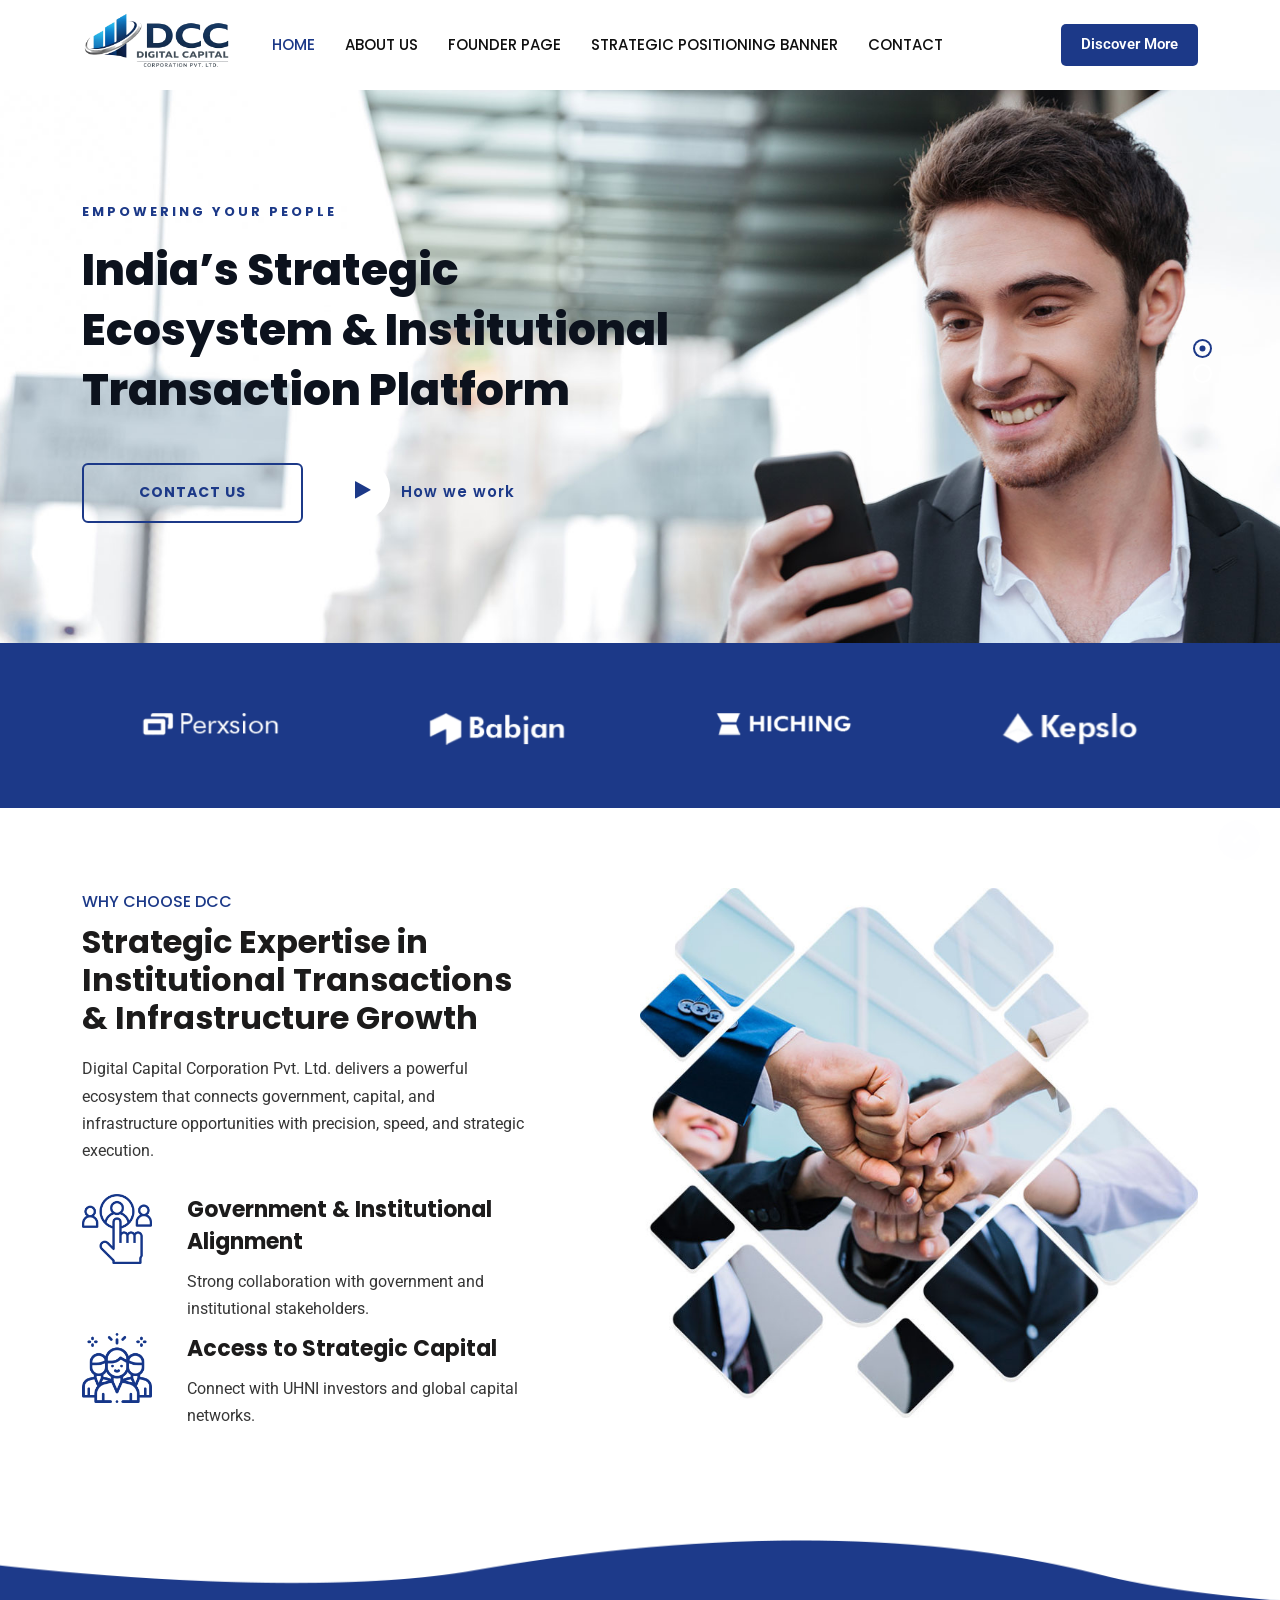
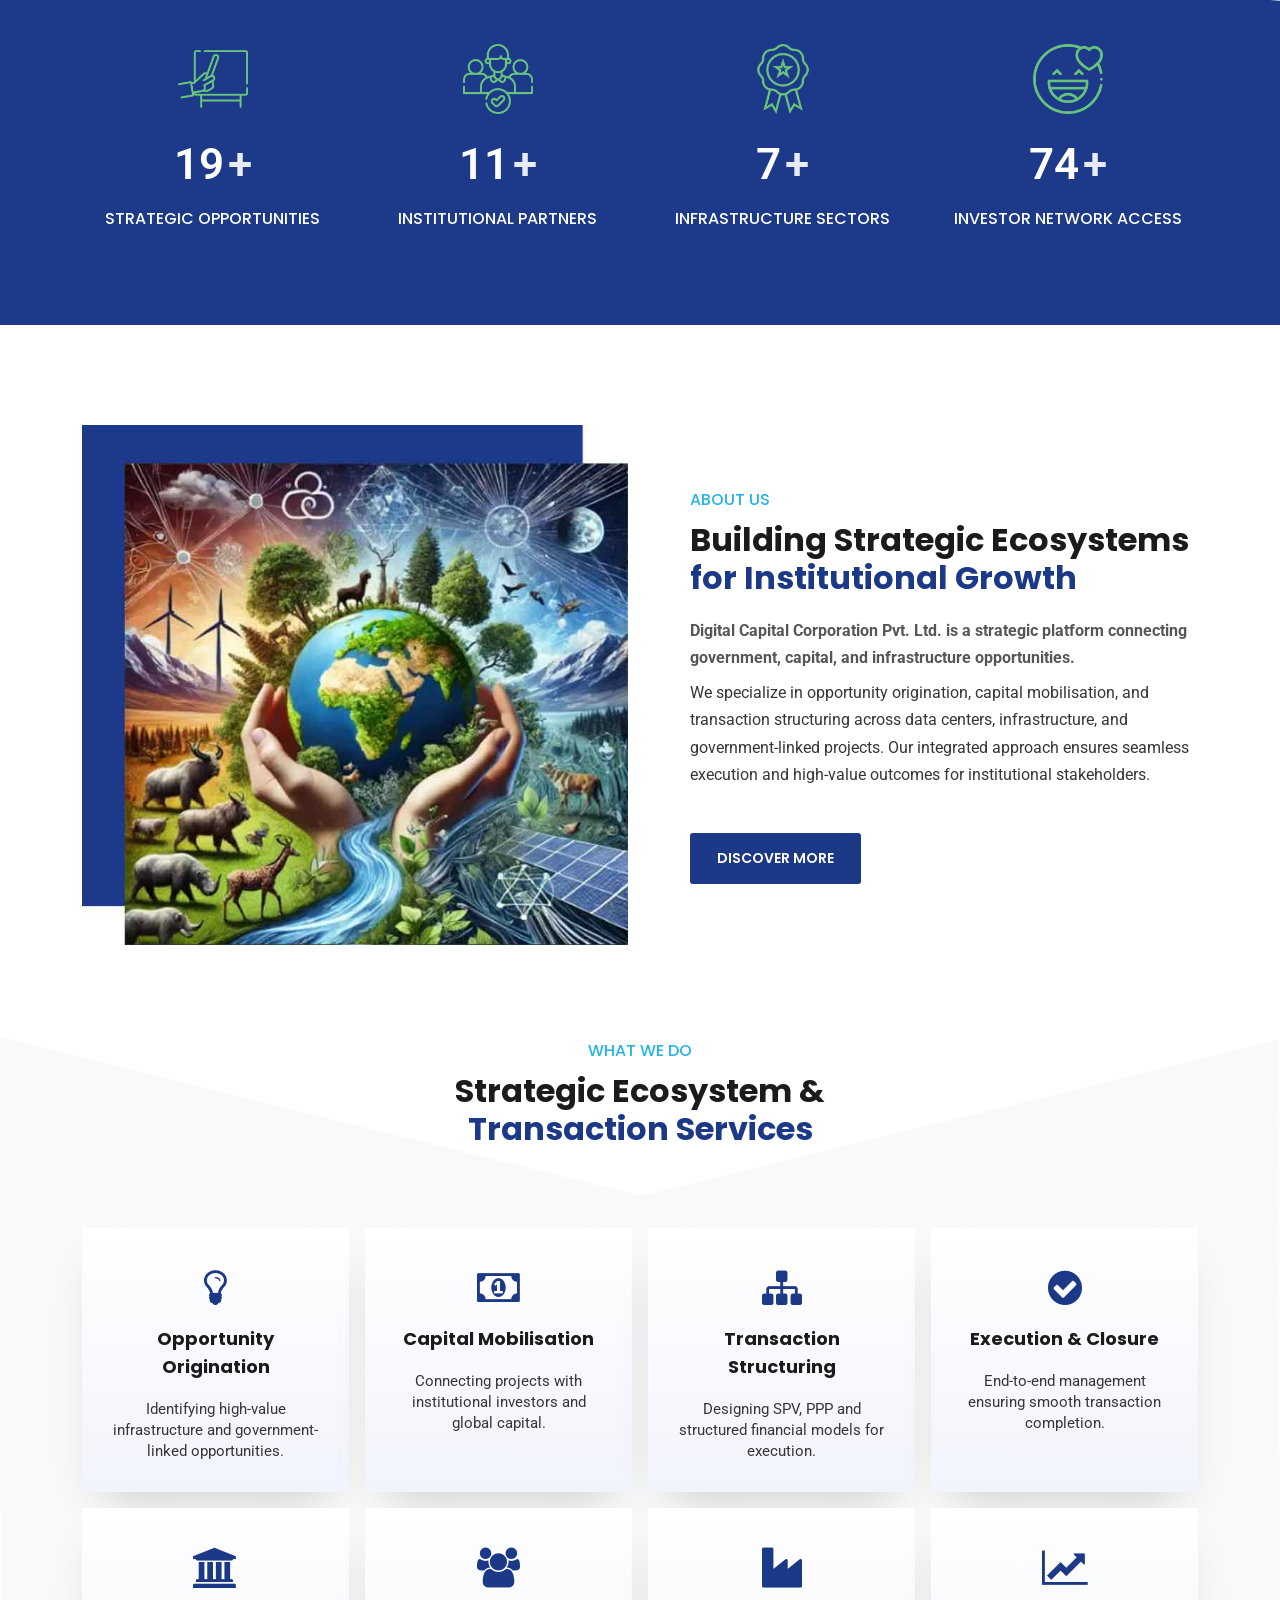
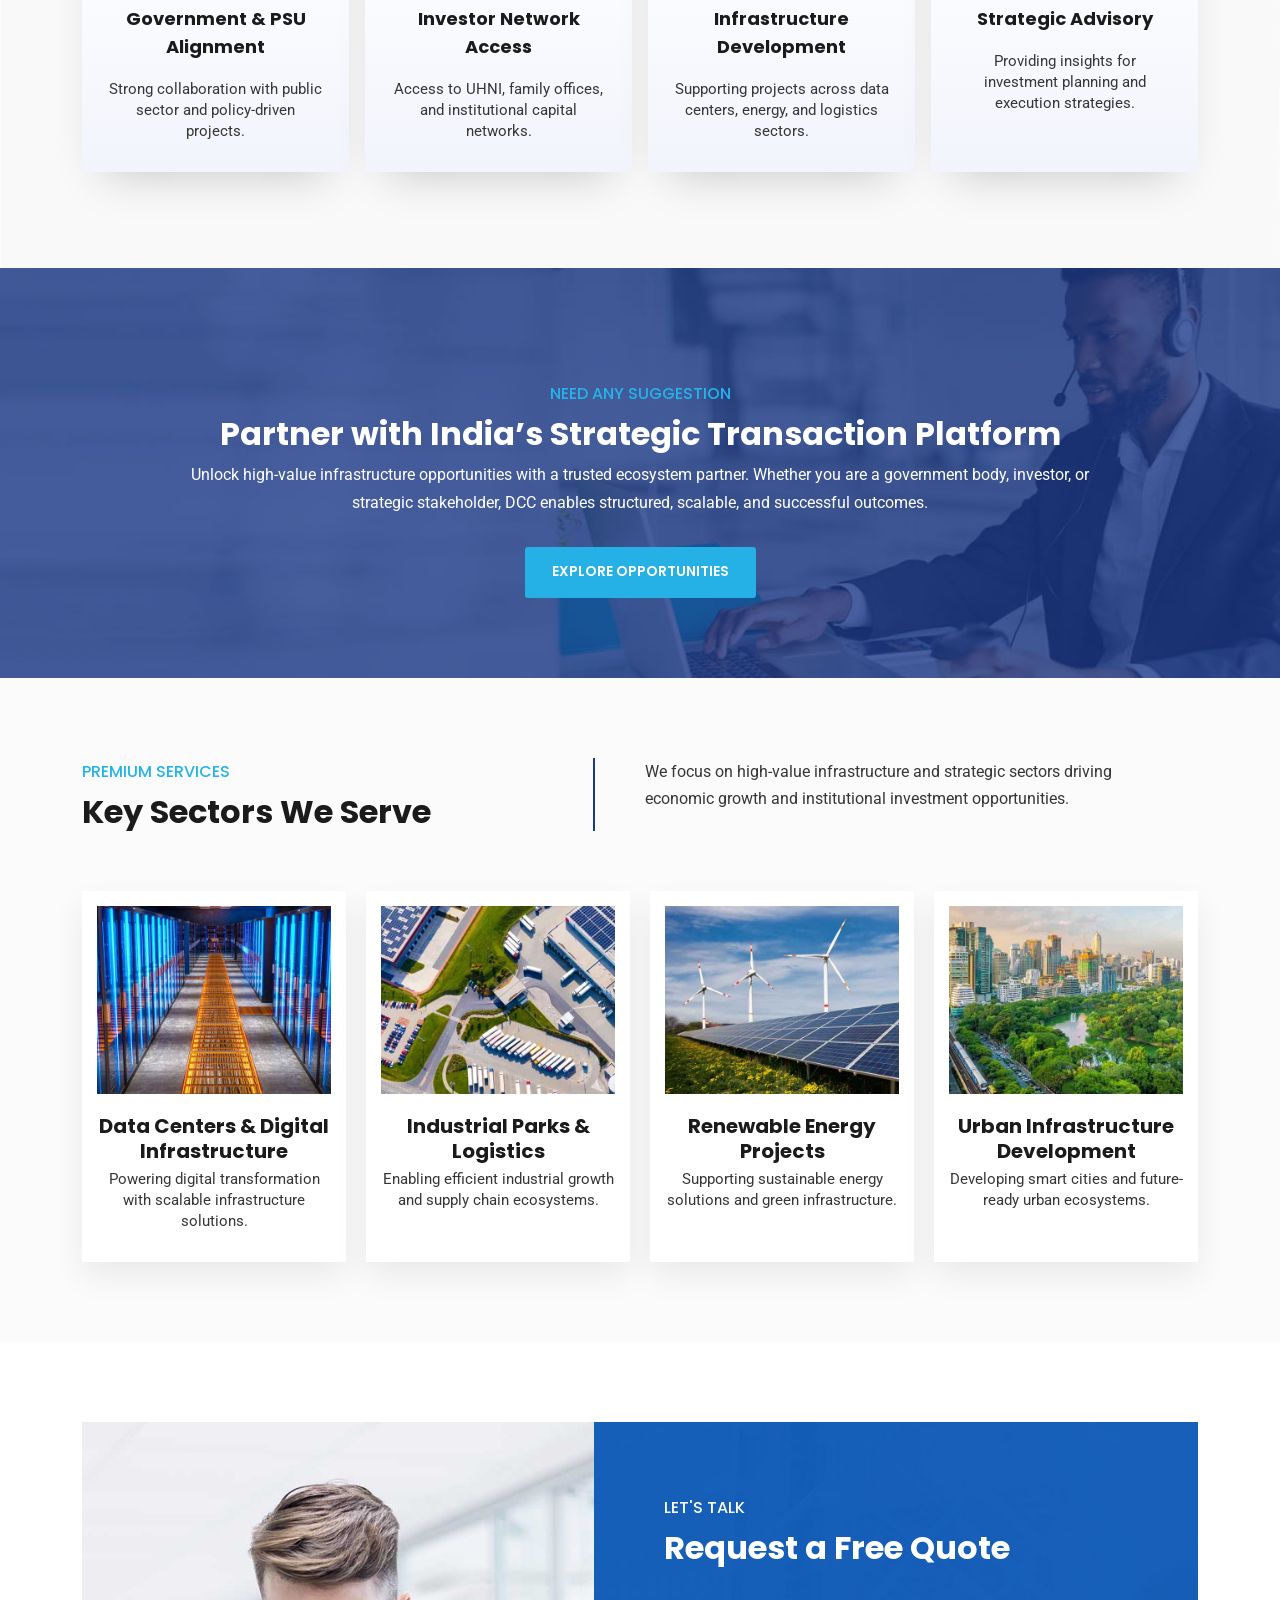
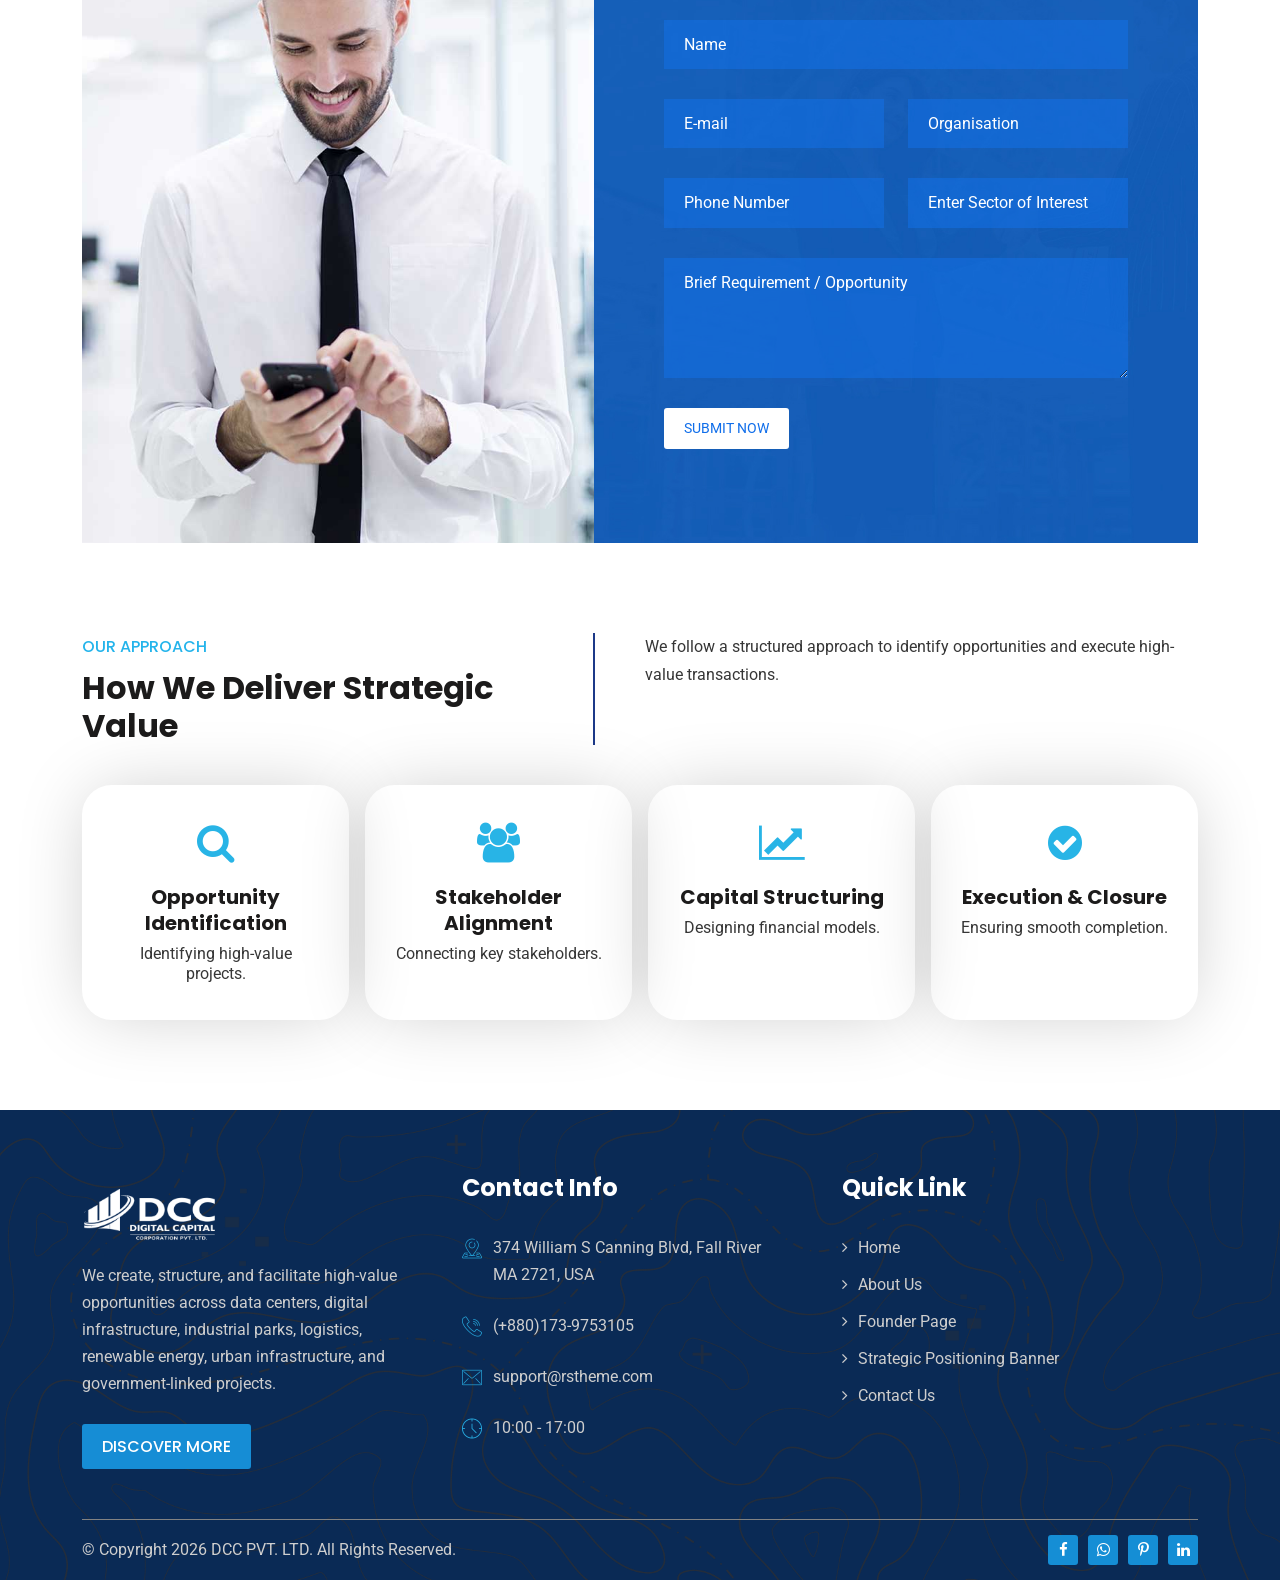
==== commit 7235851a: "first commit" ====
--- a/index.html
+++ b/index.html
@@ -50,11 +50,6 @@
     </head>
     <body class="home-eight">
 
-        <!-- Preloader area start here -->
-        <div id="loader" class="loader">
-            <div class="spinner"></div>
-        </div>
-        <!--End preloader here -->
 
         <!--Full width header Start-->
         <div class="full-width-header header-style4">
@@ -108,10 +103,10 @@
                                         <nav class="rs-menu">
                                             <ul class="nav-menu">
                                                 <li class=" current-menu-item"> <a href="index.html">Home</a></li>
-                                                <li class=""><a href="#">About Us</a></li>
-                                                <li class=""><a href="#">Founder Page</a></li>
-                                                <li class=""><a href="#">Strategic Positioning Banner</a></li>
-                                                <li class=""><a href="#">Contact</a></li>
+                                                <li class=""><a href="about.html">About Us</a></li>
+                                                <li class=""><a href="founder-page.html">Founder Page</a></li>
+                                                <li class=""><a href="strategic-positioning-banner.html">Strategic Positioning Banner</a></li>
+                                                <li class=""><a href="contact.html">Contact</a></li>
                                             </ul> 
                                         </nav>
                                     </div> <!-- //.main-menu -->
@@ -147,6 +142,28 @@
                                     <div class="sl-subtitle mb-16">Empowering Your People</div>
                                     <h1 class="sl-title mb-0">India’s Strategic Ecosystem & Institutional Transaction Platform</h1>
                                 </div>
+                                <div class="slider-bottom mt-40 md-mt-0">
+                                    <ul>
+                                        <li><a href="contact.html" class="readon">Contact us</a></li>
+                                        <li>
+                                            <a class="popup-videos" href="">
+                                                <i class="fa fa-play"></i>
+                                            </a>
+                                            <span class="btn-title">How we work</span>
+                                        </li>
+                                    </ul>
+                                </div>
+                            </div>
+                        </div>
+                    </div>
+                    <!-- Slide 2 -->
+                    <div class="slider slide3">
+                        <div class="container">
+                            <div class="content-part">
+                                <div class="slider-des">
+                                    <div class="sl-subtitle mb-16">Smart HR Solutions</div>
+                                    <h1 class="sl-title mb-0">Simplify Workforce <br>Management with Automation</h1>
+                                </div>
                                 <div class="slider-bottom mt-40">
                                     <ul>
                                         <li><a href="contact.html" class="readon">Contact us</a></li>
@@ -161,34 +178,12 @@
                             </div>
                         </div>
                     </div>
-                    <!-- Slide 2 -->
-                    <div class="slider slide3">
-                        <div class="container">
-                            <div class="content-part">
-                                <div class="slider-des">
-                                    <div class="sl-subtitle mb-16">Smart HR Solutions</div>
-                                    <h1 class="sl-title mb-0">Simplify Workforce <br>Management with Automation</h1>
-                                </div>
-                                <div class="slider-bottom mt-40">
-                                    <ul>
-                                        <li><a href="contact.html" class="readon">Contact us</a></li>
-                                        <li>
-                                            <a class="popup-videos" href="">
-                                                <i class="fa fa-play"></i>
-                                            </a>
-                                            <span class="btn-title">How we work</span>
-                                        </li>
-                                    </ul>
-                                </div>
-                            </div>
-                        </div>
-                    </div>
                 </div>
             </div>
             <!-- Slider End -->
 
             <!-- Partner Section Start -->
-            <div class="rs-partner modify5 blue-bg pt-70 pb-55">
+            <div class="rs-partner modify5 blue-bg pt-70 md-pt-30 md-pb-20 pb-55">
                 <div class="container">
                     <div class="rs-carousel owl-carousel" data-loop="true" data-items="4" data-margin="30" data-autoplay="true" data-hoverpause="true" data-autoplay-timeout="5000" data-smart-speed="800" data-dots="false" data-nav="false" data-nav-speed="false" data-center-mode="false" data-mobile-device="2" data-mobile-device-nav="false" data-mobile-device-dots="false" data-ipad-device="3" data-ipad-device-nav="false" data-ipad-device-dots="false" data-ipad-device2="2" data-ipad-device-nav2="false" data-ipad-device-dots2="false" data-md-device="4" data-lg-device="4" data-md-device-nav="false" data-md-device-dots="false">
                         <div class="partner-item">
@@ -212,7 +207,7 @@
             <!-- Partner Section End -->
 
             <!-- Why Choose Section Start -->
-            <div class="rs-whychooseus style4 pt-100 md-pt-72 md-pt-80 pb-100 lg-pb-93 md-pb-70">
+            <div class="rs-whychooseus style4 pt-80 md-pt-40 pb-100 ">
                 <div class="container">
                     <div class="row md-col-padding">
                         <div class="col-lg-6 pr-110 lg-pr-30">
@@ -581,20 +576,23 @@
                                     <h2 class="title white-color mb-0">Request a Free Quote</h2>
                                 </div>
                                 <div class="row">
-                                    <div class="col-md-6">
+                                    <div class="col-md-12">
                                         <input type="text" name="name" placeholder="Name" required="">
                                     </div>
                                     <div class="col-md-6">
                                         <input type="email" name="email" placeholder="E-mail" required="">
                                     </div>
                                     <div class="col-md-6">
+                                        <input type="text" name="organisation" placeholder="Organisation" required="">
+                                    </div>
+                                    <div class="col-md-6">
                                         <input type="text" name="phone" placeholder="Phone Number" required="">
                                     </div>
                                     <div class="col-md-6">
-                                        <input type="text" name="website" placeholder="Your Website" required="">
+                                        <input type="text" name="Sector of Interest" placeholder="Enter Sector of Interest" required="">
                                     </div>
                                     <div class="col-md-12">
-                                        <textarea name="message" placeholder="Your Message Here" required=""></textarea>
+                                        <textarea name="message" placeholder="Brief Requirement / Opportunity" required=""></textarea>
                                     </div>
                                     <div class="col-md-12">
                                         <button type="submit" class="readon modify">Submit Now</button>
@@ -728,11 +726,11 @@
                         <div class="col-lg-4 col-md-12 col-sm-12 footer-widget">
                             <h4 class="widget-title">Quick Link</h4>
                             <ul class="footer-quick">
-                                <li><a href="#"><i class="fa fa-angle-right"></i>Home </a></li>
-                                <li><a href="#"><i class="fa fa-angle-right"></i>About Us </a></li>
-                                <li><a href="#"><i class="fa fa-angle-right"></i>Founder Page</a></li>
-                                <li><a href="#"><i class="fa fa-angle-right"></i>Strategic Positioning Banner </a></li>
-                                <li><a href="#"><i class="fa fa-angle-right"></i>Contact Us </a></li>
+                                <li><a href="index.html"><i class="fa fa-angle-right"></i>Home </a></li>
+                                <li><a href="about.html"><i class="fa fa-angle-right"></i>About Us </a></li>
+                                <li><a href="founder-page.html"><i class="fa fa-angle-right"></i>Founder Page</a></li>
+                                <li><a href="strategic-positioning-banner.html"><i class="fa fa-angle-right"></i>Strategic Positioning Banner </a></li>
+                                <li><a href="contact.html"><i class="fa fa-angle-right"></i>Contact Us </a></li>
                             </ul>
                         </div>
                     </div>
@@ -763,25 +761,7 @@
         </div>
         <!-- End scrollUp  -->
 
-        <!-- Search Modal Start -->
-        <div aria-hidden="true" class="modal fade search-modal" role="dialog" tabindex="-1">
-            <button type="button" class="close" data-dismiss="modal" aria-label="Close">
-              <span class="flaticon-cross"></span>
-            </button>
-            <div class="modal-dialog modal-dialog-centered">
-                <div class="modal-content">
-                    <div class="search-block clearfix">
-                        <form>
-                            <div class="form-group">
-                                <input class="form-control" placeholder="Search Here..." type="text" required="">
-                                <button type="submit"><i class="fa fa-search"></i></button>
-                            </div>
-                        </form>
-                    </div>
-                </div>
-            </div>
-        </div>
-        <!-- Search Modal End -->
+       
 
         <!-- modernizr js -->
         <script src="assets/js/modernizr-2.8.3.min.js"></script>
--- a/style.css
+++ b/style.css
@@ -5814,6 +5814,19 @@
 .rs-slider.slider8 .slider.slide2 .content-part {
   max-width: 665px;
 }
+.founder-section .list-unstyled li{
+  font-size: 15px;
+}
+.strategic-banner h1{
+  font-size: 38px;
+  line-height: 50px;
+}
+.strategic-banner h6{
+  font-family: 'Poppins', sans-serif;
+  font-weight: 500;
+  text-transform: uppercase;
+  margin-bottom: 8px;
+}
 .rs-slider.slider8 .slider .content-part .sl-subtitle {
   font-size: 13px;
   line-height: 24px;
@@ -7065,7 +7078,7 @@
   background-image: url(assets/images/breadcrumbs/9.jpg);
 }
 .rs-breadcrumbs .content-part {
-  padding: 160px 0;
+  padding: 120px 0;
 }
 .rs-breadcrumbs .content-part .breadcrumbs-title {
   text-shadow: 1px 1px 2px rgba(0, 0, 0, 0.3);
--- a/assets/css/responsive.css
+++ b/assets/css/responsive.css
@@ -2312,13 +2312,17 @@
         line-height: 51px;
     }
     .rs-slider.slider8 .owl-dots {
-        right: 15px;
+        right: 10px;
     }
     .rs-slider.slider8 .slider {
         padding: 175px 0 180px;
     }
     .rs-slider.slider8 .slider .content-part .slider-bottom ul li .readon {
         padding: 12px 40px;
+    }
+    .strategic-banner h1 {
+        font-size: 30px;
+        line-height: 37px;
     }
     .rs-slider.slider8 .slider .content-part .slider-bottom ul li .popup-videos {
         width: 50px;
@@ -2333,7 +2337,7 @@
         padding: 50px;
     }
     .rs-breadcrumbs .content-part {
-        padding: 70px 0;
+        padding: 50px 0;
     }
     .rs-cta.bg21 .sec-title .title3 br {
         display: none;
@@ -3418,18 +3422,18 @@
         max-width: 195px;
     }
     .rs-slider.slider8 .slider {
-        padding: 40px 0 40px;
+        padding: 27px 0 27px;
     }
     .rs-slider.slider8 .slider .content-part .sl-title {
-        font-size: 25px;
-        line-height: 32px;
+        font-size: 20px;
+        line-height: 25px;
 
     }
     .rs-slider.slider8 .slider .content-part .sl-subtitle {
         margin-bottom: 6px;
     }
     .rs-slider.slider8 .slider-bottom {
-        margin-top: 20px;
+        margin-top: 8px;
     }
     .rs-slider.slider8 .slider .content-part .slider-bottom ul li .readon {
         padding: 8px 28px;
@@ -3470,7 +3474,7 @@
         padding: 50px 15px;
     }
     .rs-slider.slider8 .owl-dots {
-        top: 17%;
+        top: 30%;
     }
     .rs-freequote.style3 .quote-form {
         padding: 42px 15px 50px;
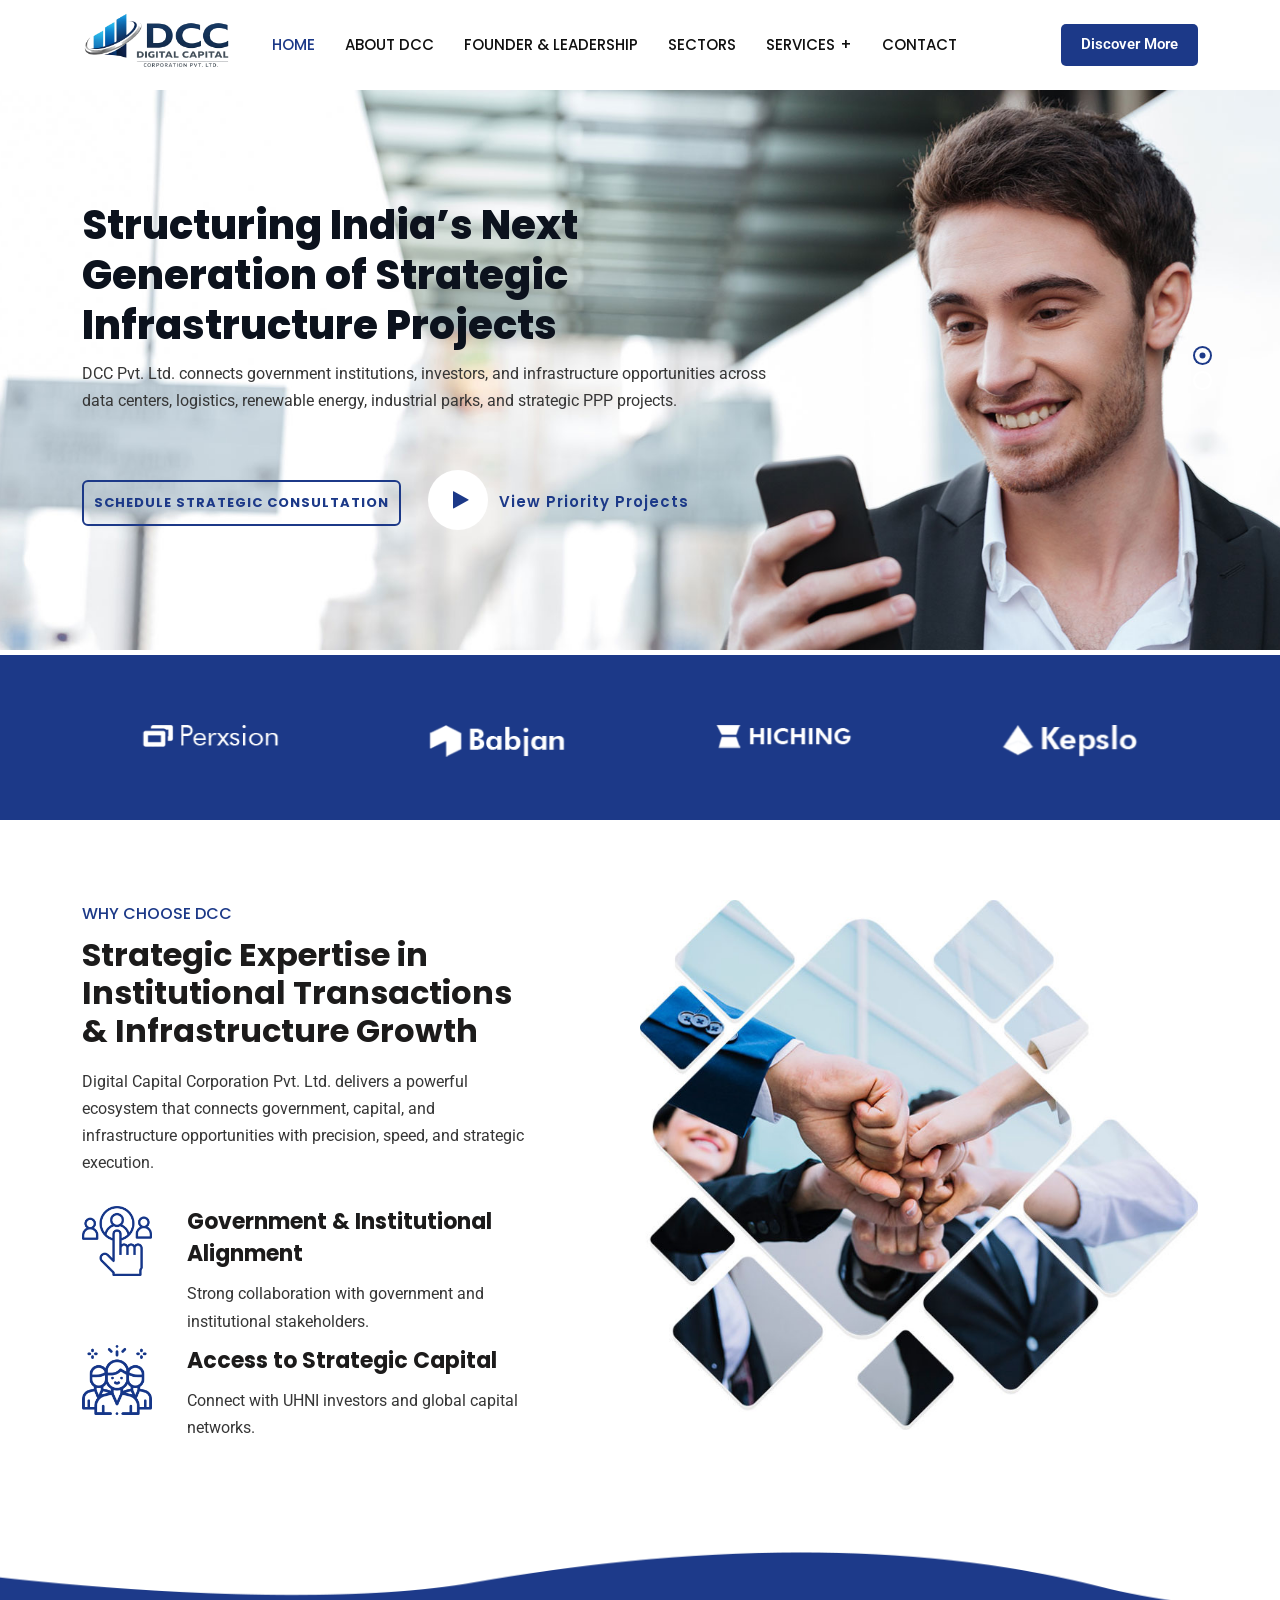
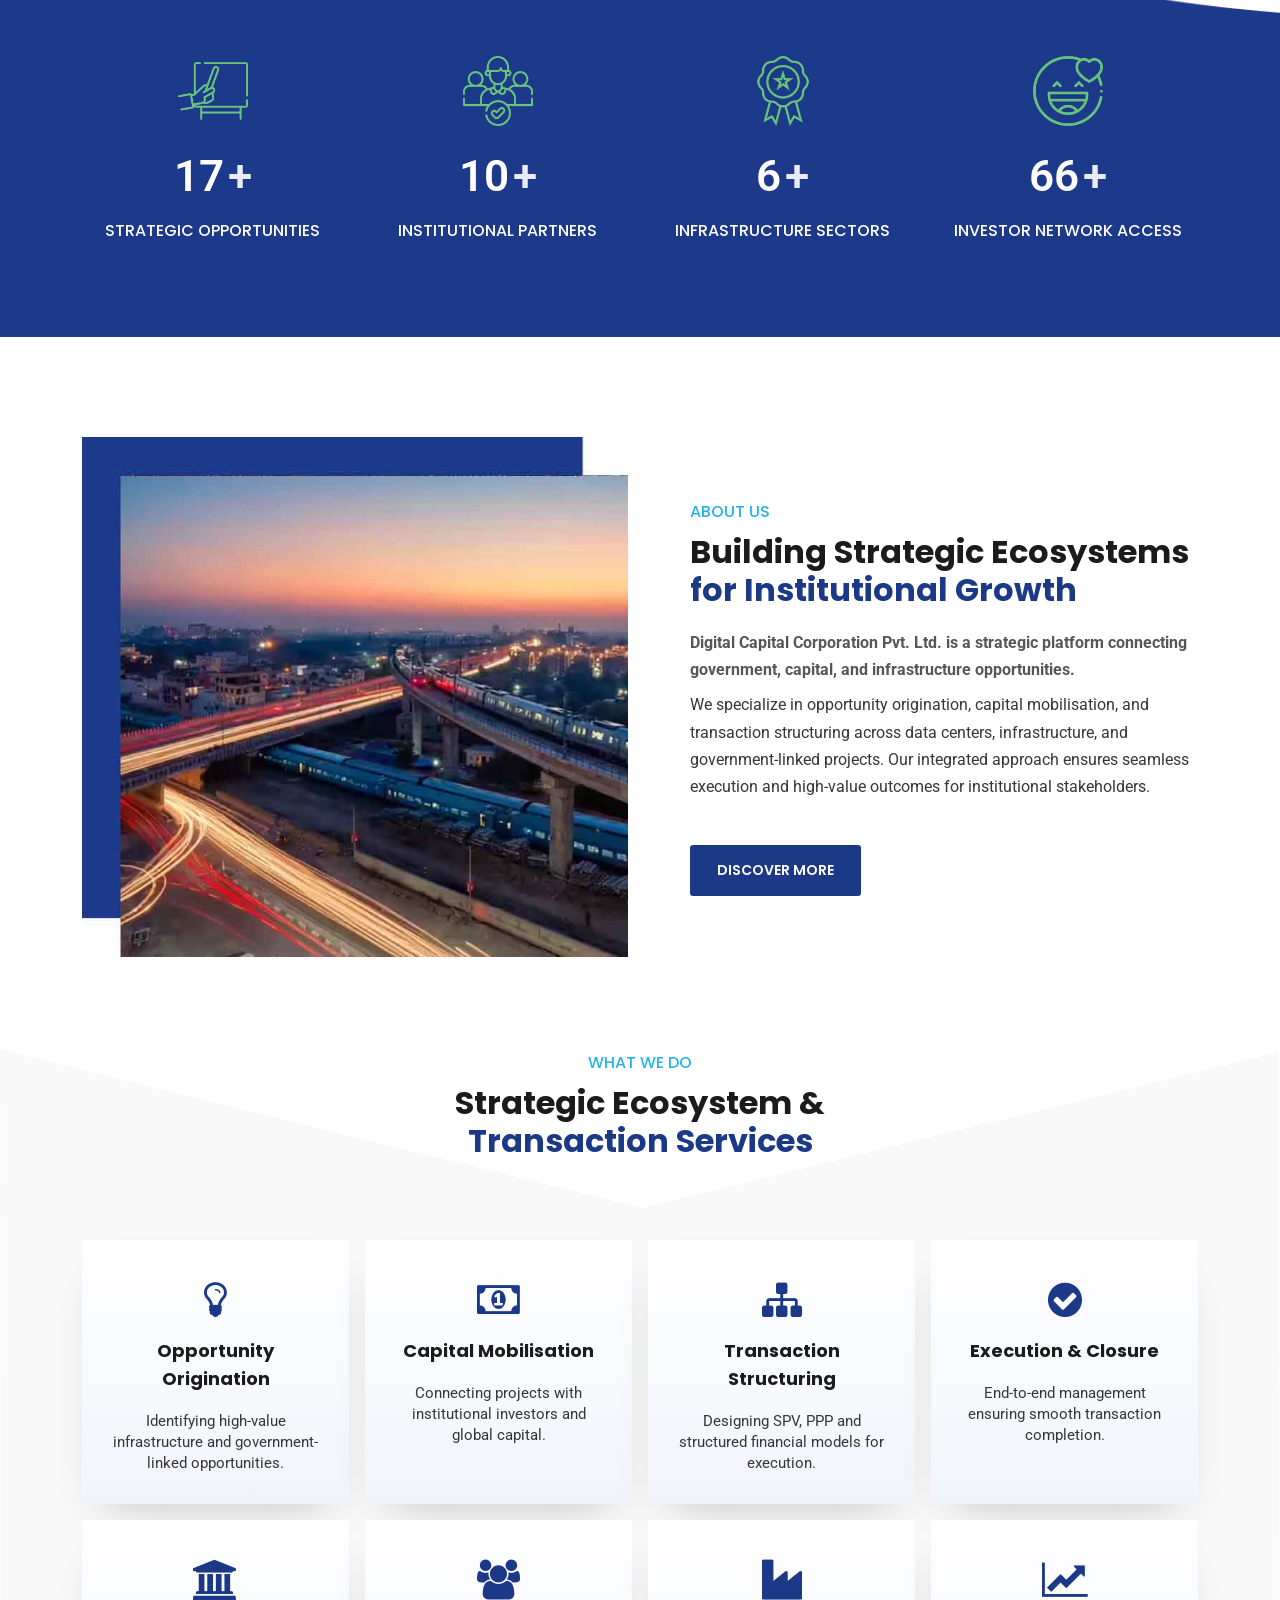
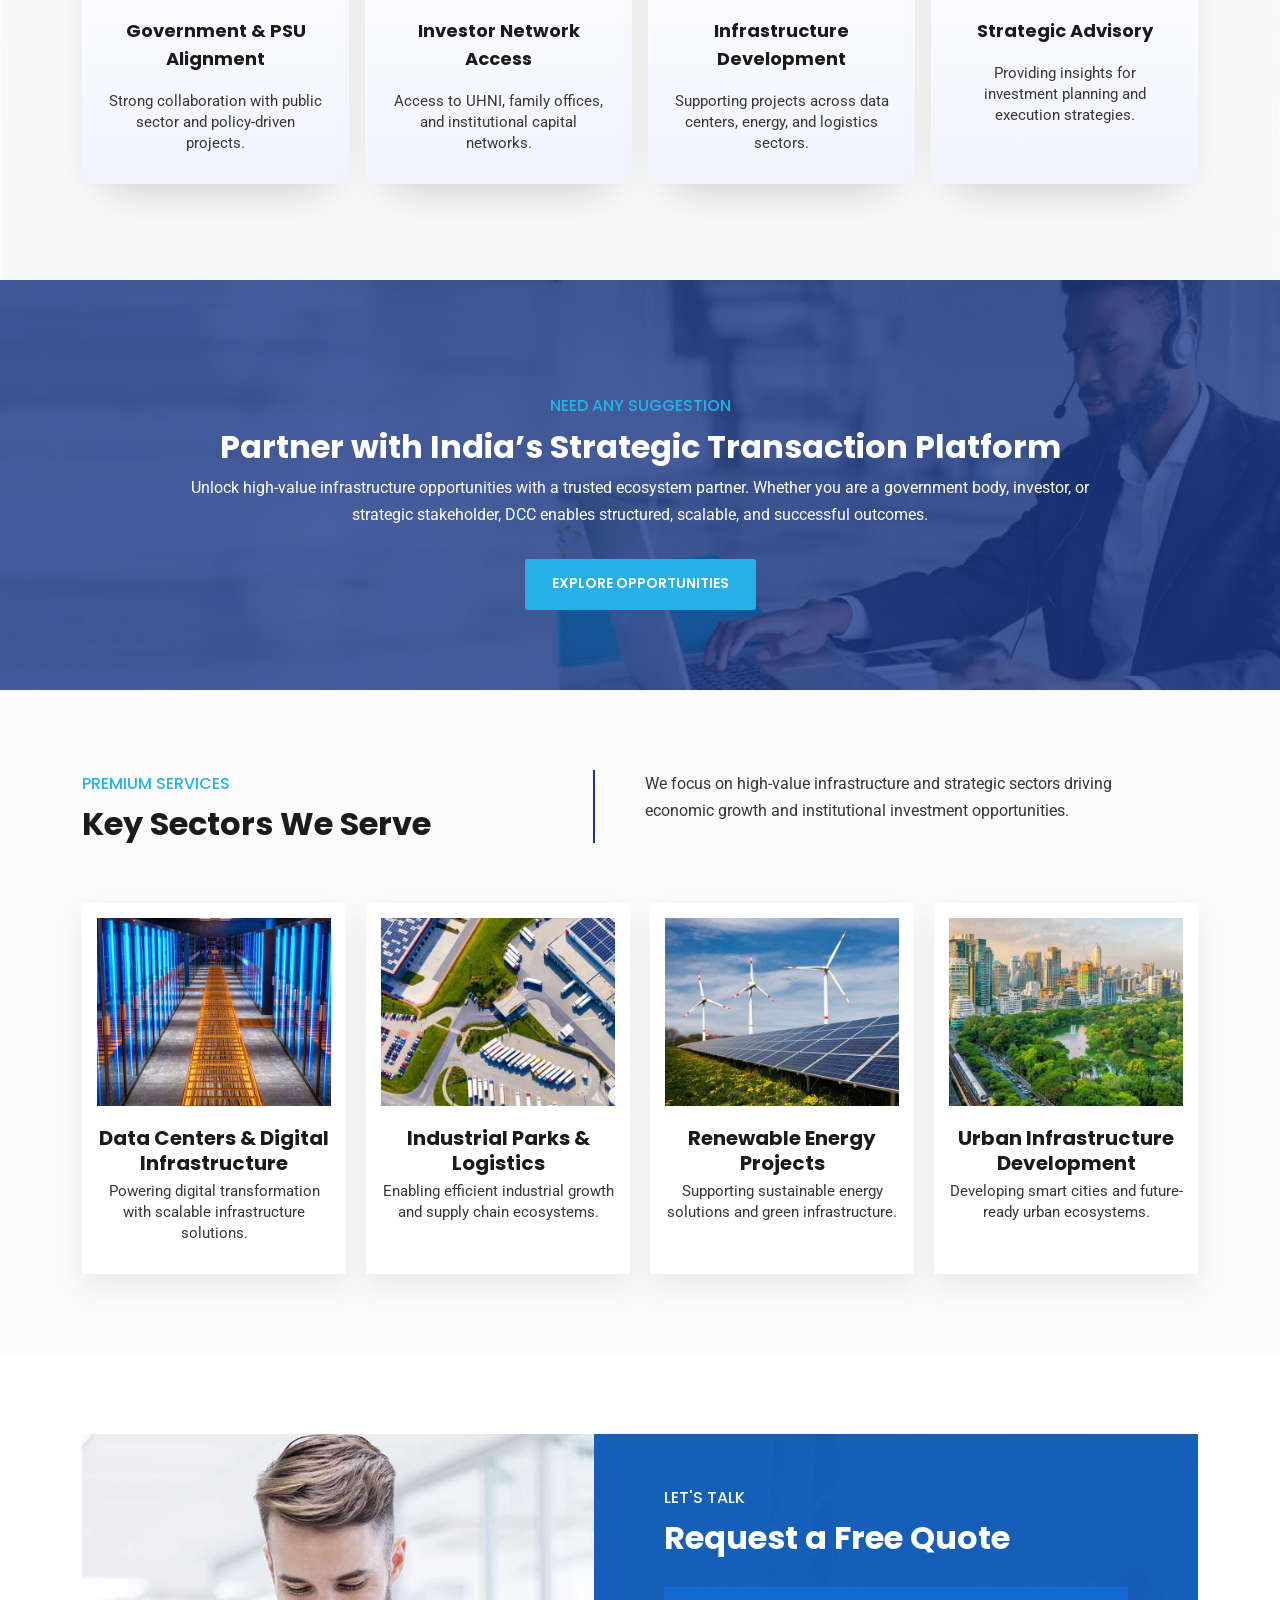
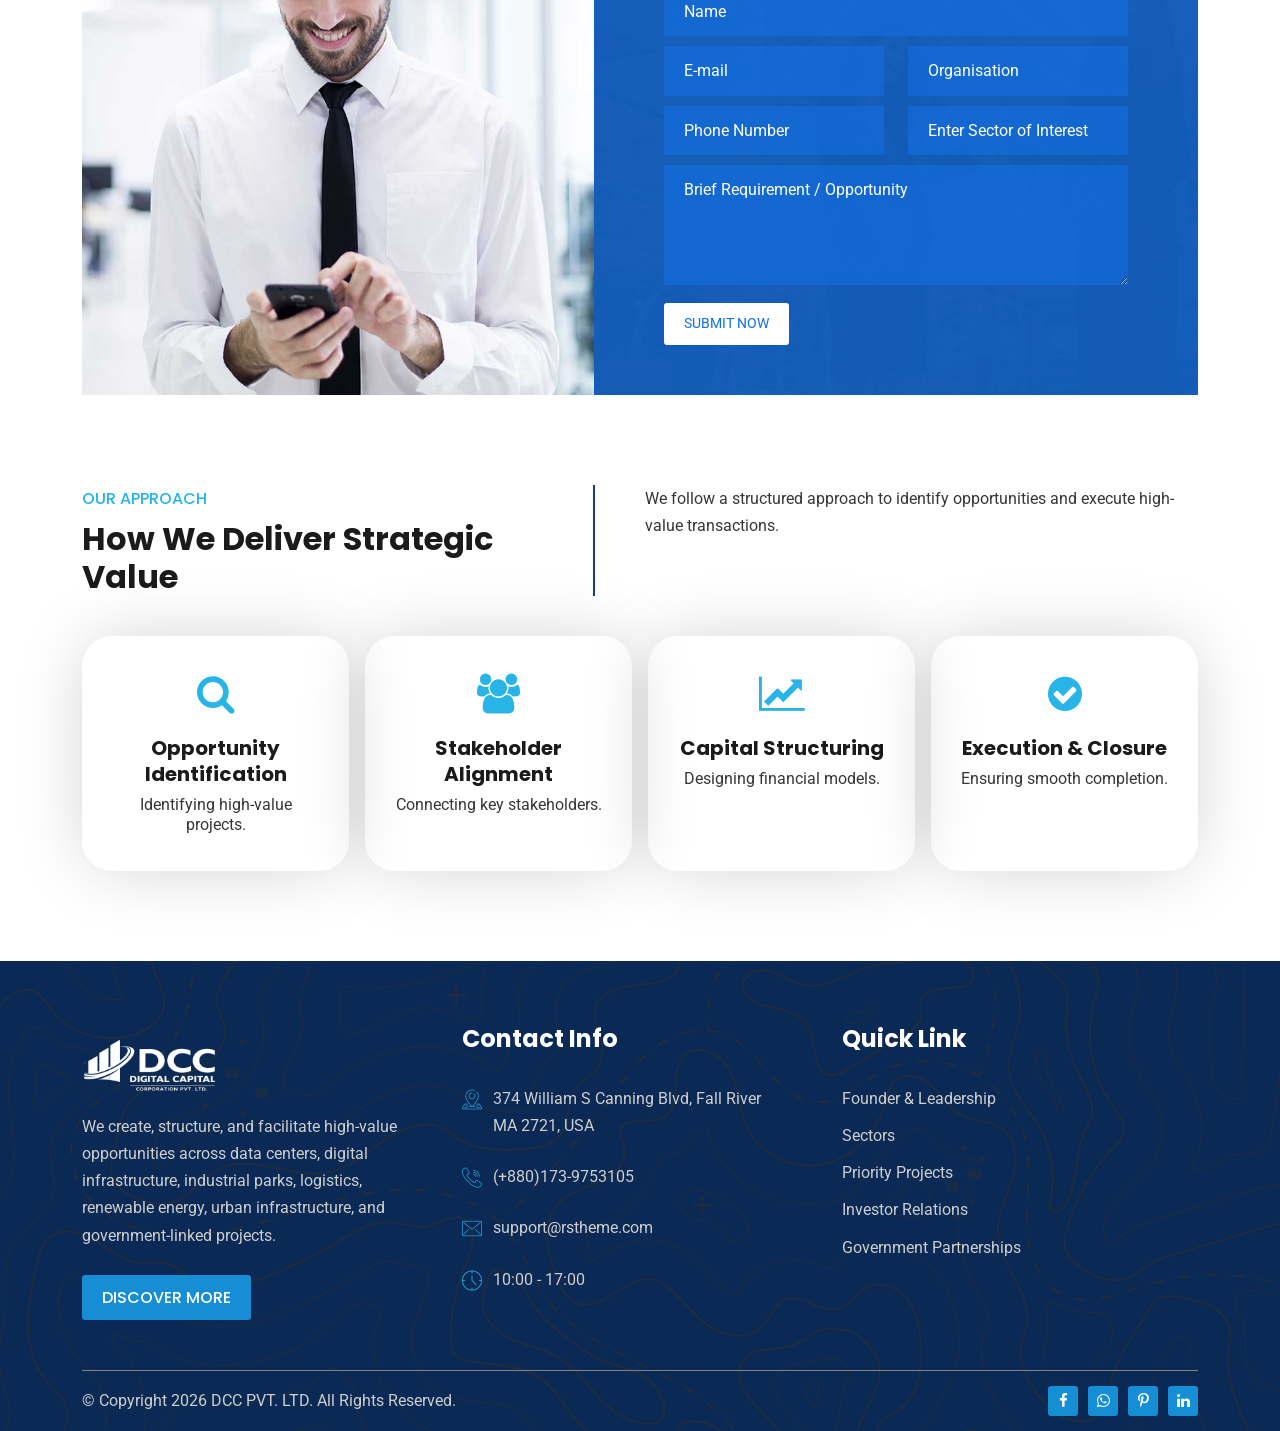
==== commit 9a3d40ec: "first commit" ====
--- a/index.html
+++ b/index.html
@@ -103,9 +103,17 @@
                                         <nav class="rs-menu">
                                             <ul class="nav-menu">
                                                 <li class=" current-menu-item"> <a href="index.html">Home</a></li>
-                                                <li class=""><a href="about.html">About Us</a></li>
-                                                <li class=""><a href="founder-page.html">Founder Page</a></li>
-                                                <li class=""><a href="strategic-positioning-banner.html">Strategic Positioning Banner</a></li>
+                                                <li class=""><a href="about.html">About DCC</a></li>
+                                                <li class=""><a href="founder-page.html">Founder & Leadership</a></li>
+                                                <li class=""><a href="sectors.html">Sectors</a></li>
+                                                <li class="menu-item-has-children">
+                                                    <a href="#">Services</a>
+                                                    <ul class="sub-menu">
+                                                        <li><a href="priority-projects.html">Priority Projects</a></li>
+                                                        <li><a href="investor-relations.html">Investor Relations</a></li>
+                                                        <li class="last-item"><a href="government-partnerships.html">Government Partnerships</a></li>
+                                                    </ul>
+                                                </li>
                                                 <li class=""><a href="contact.html">Contact</a></li>
                                             </ul> 
                                         </nav>
@@ -139,6 +147,32 @@
                         <div class="container">
                             <div class="content-part">
                                 <div class="slider-des">
+                                    <!-- <div class="sl-subtitle mb-16">Smart HR Solutions</div> -->
+                                    <h1 class="sl-title">Structuring India’s Next Generation of Strategic Infrastructure Projects</h1>
+                                    <p>
+                                        DCC Pvt. Ltd. connects government institutions, investors, and infrastructure opportunities across data centers, logistics, renewable energy, industrial parks, and strategic PPP projects.
+                                    </p>
+                                </div>
+                                <div class="slider-bottom mt-30">
+                                    <ul>
+                                        <li><a href="contact.html" class="readon">Schedule Strategic Consultation</a></li>
+                                        <li>
+                                            <a class="popup-videos" href="">
+                                                <i class="fa fa-play"></i>
+                                            </a>
+                                            <span class="btn-title">View Priority Projects</span>
+                                        </li>
+                                    </ul>
+                                </div>
+                            </div>
+                         
+                        </div>
+                    </div>
+                    <!-- Slide 2 -->
+                    <div class="slider slide3 height-slider">
+                        <div class="container">
+                            <div class="content-part">
+                                <!-- <div class="slider-des">
                                     <div class="sl-subtitle mb-16">Empowering Your People</div>
                                     <h1 class="sl-title mb-0">India’s Strategic Ecosystem & Institutional Transaction Platform</h1>
                                 </div>
@@ -152,29 +186,7 @@
                                             <span class="btn-title">How we work</span>
                                         </li>
                                     </ul>
-                                </div>
-                            </div>
-                        </div>
-                    </div>
-                    <!-- Slide 2 -->
-                    <div class="slider slide3">
-                        <div class="container">
-                            <div class="content-part">
-                                <div class="slider-des">
-                                    <div class="sl-subtitle mb-16">Smart HR Solutions</div>
-                                    <h1 class="sl-title mb-0">Simplify Workforce <br>Management with Automation</h1>
-                                </div>
-                                <div class="slider-bottom mt-40">
-                                    <ul>
-                                        <li><a href="contact.html" class="readon">Contact us</a></li>
-                                        <li>
-                                            <a class="popup-videos" href="">
-                                                <i class="fa fa-play"></i>
-                                            </a>
-                                            <span class="btn-title">How we work</span>
-                                        </li>
-                                    </ul>
-                                </div>
+                                </div> -->
                             </div>
                         </div>
                     </div>
@@ -571,7 +583,7 @@
                         <div class="col-lg-7 custom2 pl-0">
                             <div id="form-messages"></div>
                             <form id="contact-form" class="quote-form" method="post" action="mailer.php">
-                                <div class="sec-title mb-53">
+                                <div class="sec-title mb-30">
                                     <div class="sub-title white-color">Let's Talk</div>
                                     <h2 class="title white-color mb-0">Request a Free Quote</h2>
                                 </div>
@@ -594,7 +606,7 @@
                                     <div class="col-md-12">
                                         <textarea name="message" placeholder="Brief Requirement / Opportunity" required=""></textarea>
                                     </div>
-                                    <div class="col-md-12">
+                                    <div class="col-md-12 mt-2">
                                         <button type="submit" class="readon modify">Submit Now</button>
                                     </div>
                                 </div>
@@ -726,11 +738,11 @@
                         <div class="col-lg-4 col-md-12 col-sm-12 footer-widget">
                             <h4 class="widget-title">Quick Link</h4>
                             <ul class="footer-quick">
-                                <li><a href="index.html"><i class="fa fa-angle-right"></i>Home </a></li>
-                                <li><a href="about.html"><i class="fa fa-angle-right"></i>About Us </a></li>
-                                <li><a href="founder-page.html"><i class="fa fa-angle-right"></i>Founder Page</a></li>
-                                <li><a href="strategic-positioning-banner.html"><i class="fa fa-angle-right"></i>Strategic Positioning Banner </a></li>
-                                <li><a href="contact.html"><i class="fa fa-angle-right"></i>Contact Us </a></li>
+                                <li><a href="founder-page.html">Founder & Leadership</a></li>
+                                <li><a href="sectors.html">Sectors</a></li>
+                                <li><a href="priority-projects.html">Priority Projects</a></li>
+                                <li><a href="investor-relations.html">Investor Relations</a></li>
+                                <li><a href="government-partnerships.html">Government Partnerships</a></li>
                             </ul>
                         </div>
                     </div>
--- a/style.css
+++ b/style.css
@@ -64,13 +64,16 @@
   font-weight: 400;
   overflow-x: hidden;
 }
+
 img {
   max-width: 100%;
   height: auto;
 }
+
 p {
   margin: 0 0 26px;
 }
+
 h1,
 h2,
 h3,
@@ -82,298 +85,366 @@
   margin: 0 0 26px;
   font-weight: 700;
 }
+
 h1 {
   color: #0a0a0a;
   font-size: 54px;
   line-height: 64px;
 }
+
 h2 {
   font-size: 36px;
   line-height: 40px;
 }
+
 h3 {
   font-size: 28px;
   line-height: 32px;
 }
+
 h4 {
   font-size: 20px;
   line-height: 28px;
 }
+
 h5 {
   font-size: 18px;
   line-height: 28px;
 }
+
 h6 {
   font-size: 16px;
   line-height: 20px;
 }
+
 a {
   color: #106eea;
   transition: all 0.3s ease;
   text-decoration: none !important;
   outline: none !important;
 }
+
 a:active,
 a:hover {
   text-decoration: none;
   outline: 0 none;
   color: #106eea;
 }
+
 ul {
   list-style: outside none none;
   margin: 0;
   padding: 0;
 }
+
 .uppercase {
   text-transform: uppercase;
 }
+
 .clear {
   clear: both;
 }
+
 ::-moz-selection {
   background: #106eea;
   text-shadow: none;
   color: #ffffff;
 }
+
 ::selection {
   background: #106eea;
   text-shadow: none;
   color: #ffffff;
 }
+
 .width-unset {
   width: unset !important;
 }
+
 .white-bg {
   background-color: #ffffff;
 }
+
 .primary-bg {
   background: #106eea;
 }
+
 .secondary-bg {
   background: #228bfd;
 }
+
 .title-bg {
   background: #1c1b1b;
 }
+
 .gray-bg {
   background: #f1f6fc;
 }
+
 .gray-bg2 {
   background: #fbfbfb;
 }
+
 .gray-bg3 {
   background: #fafafa;
 }
+
 .gray-bg4 {
   background: #f8f8f8;
 }
+
 .gray-bg5 {
   background: #f9f9f9;
 }
+
 .gray-bg6 {
   background: #f7f7f7;
 }
+
 .gray-bg7 {
   background: #f2e1e1;
 }
+
 .blue-bg {
   background: #1c3988;
 }
+
 .blue-color {
   color: #1c3988;
 }
+
 .red-color {
   color: #ec4c6f;
 }
+
 .red-bg {
   background: #ec4c6f;
 }
+
 .red-bg2 {
   background: #d83030;
 }
+
 .red-color2 {
   color: #d83030;
 }
+
 .green-bg {
   background: #67c27c;
 }
+
 .green-color {
   color: #67c27c;
 }
+
 .law-color {
   color: #b1976b;
 }
+
 .law-bg {
   background: #b1976b;
 }
+
 .navy-color {
   color: #282e3f;
 }
+
 .navy-bg {
   background: #282e3f;
 }
+
 .blue-light {
   background-image: linear-gradient(160deg, #0052f5 0%, #4899f9 100%);
 }
+
 .transparent-bg {
   background: transparent;
 }
+
 .pt-220 {
   padding-top: 220px;
 }
+
 .md-pt-186 {
   padding-top: 186px !important;
 }
+
 .bg-fixed {
   background-attachment: fixed !important;
 }
+
 .bg1 {
   background-image: url(assets/images/bg/bg1.jpg);
   background-position: top center;
   background-repeat: no-repeat;
   background-size: cover;
 }
+
 .bg2 {
   background-image: url(assets/images/bg/bg2.jpg);
   background-repeat: no-repeat;
   background-size: cover;
   background-position: center;
 }
+
 .bg3 {
   background-image: url(assets/images/bg/bg3.jpg);
   background-repeat: no-repeat;
   background-size: cover;
   background-position: center;
 }
+
 .bg4 {
   background-image: url(assets/images/bg/bg4.jpg);
   background-repeat: no-repeat;
   background-size: cover;
   background-position: top center;
 }
+
 .bg5 {
   background-image: url(assets/images/bg/bg5.jpg);
   background-repeat: no-repeat;
   background-size: cover;
   background-position: center;
 }
+
 .bg6 {
   background-image: url(assets/images/bg/bg6.jpg);
   background-repeat: no-repeat;
   background-size: cover;
 }
+
 .bg7 {
   background-image: url(assets/images/bg/bg7.jpg);
   background-repeat: no-repeat;
   background-size: cover;
   background-position: center;
 }
+
 .bg8 {
   background-image: url(assets/images/bg/bg8.jpg);
   background-repeat: no-repeat;
   background-size: cover;
   background-position: top center;
 }
+
 .bg9 {
   background-image: url(assets/images/bg/bg9.jpg);
   background-repeat: no-repeat;
   background-size: cover;
   background-position: top center;
 }
+
 .bg10 {
   background-image: url(assets/images/bg/bg10.jpg);
   background-repeat: no-repeat;
   background-size: cover;
   background-position: top center;
 }
+
 .bg11 {
   background-image: url(assets/images/bg/bg11.jpg);
   background-repeat: no-repeat;
   background-size: cover;
   background-position: top center;
 }
+
 .bg12 {
   background-image: url(assets/images/bg/bg12.jpg);
   background-repeat: no-repeat;
   background-size: cover;
   background-position: top center;
 }
+
 .bg13 {
   background-image: url(assets/images/bg/bg13.jpg);
   background-repeat: no-repeat;
   background-size: cover;
   background-position: center center;
 }
+
 .bg14 {
   background-image: url(assets/images/bg/bg14.jpg);
   background-repeat: no-repeat;
   background-size: cover;
   background-position: center center;
 }
+
 .bg15 {
   background-image: url(assets/images/bg/bg15.jpg);
   background-repeat: no-repeat;
   background-size: cover;
   background-position: center center;
 }
+
 .bg16 {
   background-image: url(assets/images/bg/bg16.jpg);
   background-repeat: no-repeat;
   background-size: cover;
   background-position: top center;
 }
+
 .bg17 {
   background-image: url(assets/images/bg/bg17.png);
   background-repeat: no-repeat;
   background-size: contain;
   background-position: center right;
 }
+
 .bg18 {
   background-image: url(assets/images/bg/bg18.png);
   background-position: center center;
 }
+
 .bg19 {
   background-image: url(assets/images/bg/bg19.png);
   background-position: center right;
   background-repeat: no-repeat;
   background-size: contain;
 }
+
 .bg20 {
   background-image: url(assets/images/bg/bg20.jpg);
   background-position: center;
   background-repeat: no-repeat;
   background-size: cover;
 }
+
 .bg21 {
   background-image: url(assets/images/bg/bg21.jpg);
   background-position: center;
   background-repeat: no-repeat;
   background-size: cover;
 }
+
 .bg22 {
   background-image: url(assets/images/bg/bg22.jpg);
   background-position: center;
   background-repeat: no-repeat;
   background-size: cover;
 }
+
 .bg23 {
   background-image: url(assets/images/bg/bg23.jpg);
   background-position: center;
   background-repeat: no-repeat;
   background-size: cover;
 }
+
 .bg24 {
   background-image: url(assets/images/bg/bg24.jpg);
   background-position: center;
   background-repeat: no-repeat;
   background-size: cover;
 }
+
 .bg25 {
   background-image: url(assets/images/bg/bg25.jpg);
   background-position: center;
   background-repeat: no-repeat;
   background-size: cover;
 }
+
 .bg26 {
   background-image: url(assets/images/bg/call-action-12.jpg);
   background-color: #7211FF;
@@ -382,6 +453,7 @@
   background-size: cover;
   border-radius: 10px 10px 10px 10px;
 }
+
 .bg27 {
   background-image: url(assets/images/bg/website-seo.jpg);
   background-color: #7211FF;
@@ -390,12 +462,14 @@
   background-size: cover;
   border-radius: 10px 10px 10px 10px;
 }
+
 .bg28 {
   background-image: url(assets/images/bg/testi-12.png);
   background-position: center center;
   background-repeat: no-repeat;
   background-size: cover;
 }
+
 .bg29 {
   background-image: url(assets/images/bg/services-bg13.png);
   background-position: center center;
@@ -403,6 +477,7 @@
   background-size: cover;
   padding: 120px 0px 280px 0px;
 }
+
 .bg30 {
   background-image: url(assets/images/bg/counter-bg13.jpg);
   background-position: center center;
@@ -411,6 +486,7 @@
   padding: 100px 90px 100px;
   border-radius: 5px;
 }
+
 .bg31 {
   background-image: url(assets/images/bg/whychoose-bg13.png);
   background-position: center center;
@@ -418,6 +494,7 @@
   background-size: cover;
   padding: 130px 0px 494px 0px;
 }
+
 .bg32 {
   background-image: url(assets/images/bg/testi-bg13.png);
   background-position: center center;
@@ -426,12 +503,14 @@
   padding: 70px 50px 70px;
   border-radius: 5px 5px 5px 5px;
 }
+
 .bg33 {
   background-image: url(assets/images/bg/counter-bg14.jpg);
   background-position: top center;
   background-repeat: no-repeat;
   background-size: cover;
 }
+
 .bg34 {
   background-image: url(assets/images/bg/video-bg14.jpg);
   background-position: top center;
@@ -441,6 +520,7 @@
   position: relative;
   z-index: 111;
 }
+
 .bg35 {
   background-image: url(assets/images/bg/project-bg14.jpg);
   background-position: top center;
@@ -448,24 +528,28 @@
   background-size: cover;
   padding-bottom: 250px;
 }
+
 .bg36 {
   background-image: url(assets/images/bg/testi-bg14.jpg);
   background-position: top center;
   background-repeat: no-repeat;
   background-size: cover;
 }
+
 .bg37 {
   background-image: url(assets/images/bg/get-quote14.jpg);
   background-position: top center;
   background-repeat: no-repeat;
   background-size: cover;
 }
+
 .bg38 {
   background-image: url(assets/images/bg/counter-bg15.jpg);
   background-position: center center;
   background-repeat: no-repeat;
   background-size: cover;
 }
+
 .bg39 {
   background-image: url(assets/images/bg/video-bg15.jpg);
   background-position: top center;
@@ -473,24 +557,28 @@
   background-size: cover;
   padding: 260px 0 230px;
 }
+
 .bg40 {
   background-image: url(assets/images/bg/price-bg15.jpg);
   background-position: center center;
   background-repeat: no-repeat;
   background-size: cover;
 }
+
 .bg41 {
   background-image: url(assets/images/bg/blog-bg15.jpg);
   background-position: center center;
   background-repeat: no-repeat;
   background-size: cover;
 }
+
 .bg42 {
   background-image: url(assets/images/bg/project-bg16.jpg);
   background-position: top center;
   background-repeat: no-repeat;
   background-size: cover;
 }
+
 .bg43 {
   background-image: url(assets/images/bg/testi-bg16.jpg);
   background-position: top center;
@@ -498,6 +586,7 @@
   background-size: cover;
   background-color: #F1F6FC;
 }
+
 .bg44 {
   background-image: url(assets/images/bg/testi-bg17.png);
   background-position: top center;
@@ -505,58 +594,70 @@
   background-size: cover;
   background-color: #110909;
 }
+
 .bg45 {
   background-image: url(assets/images/bg/testi-bg18.png);
   background-position: top center;
   background-repeat: no-repeat;
   background-size: cover;
 }
+
 .shape-bg1 {
   background: url(assets/images/bg/shape/shape-bg1.png);
   background-size: cover;
   background-repeat: no-repeat;
 }
+
 .shape-bg2 {
   background: url(assets/images/bg/shape/shape-bg2.png);
   background-size: 100% 100%;
   background-repeat: no-repeat;
   background-position: center bottom;
 }
+
 .shape-bg3 {
   background-image: url(assets/images/bg/shape/shape-bg3.png);
   background-repeat: no-repeat;
   background-size: cover;
 }
+
 .shape-bg4 {
   background-image: url(assets/images/bg/shape/shape-bg4.png);
   background-repeat: no-repeat;
   background-size: cover;
 }
+
 .shape-bg5 {
   background: url(assets/images/bg/shape/shape-bg5.png);
   background-size: 100% 94%;
   background-repeat: no-repeat;
   background-position: center bottom;
 }
+
 .rs-appscreen {
   position: relative;
   z-index: 111;
 }
+
 .rs-appscreen .rs-animations .animate {
   position: absolute;
   bottom: 0;
   z-index: 1;
 }
+
 .rs-appscreen .rs-animations .animate.big {
   left: -6%;
   top: 23%;
 }
+
 .rs-appscreen .rs-animations .animate.small {
   right: 10%;
 }
+
 .bg-unset {
   background: unset !important;
 }
+
 .button-text {
   font-size: 18px;
   text-transform: uppercase;
@@ -568,33 +669,41 @@
   transition: all .3s;
   display: inline-block;
 }
+
 .button-text i {
   color: #ffffff;
   margin-right: 11px;
 }
+
 .button-text:hover {
   background-color: #1C3988;
   border-color: #1C3988;
 }
+
 .button-text:hover .sub-text {
   color: #ffffff;
 }
+
 .rs-menu-toggle {
   color: #106eea;
   text-align: right;
 }
+
 button {
   cursor: pointer;
 }
+
 .glyph-icon:before {
   margin: 0;
 }
+
 input:focus,
 select:focus,
 textarea:focus,
 button:focus {
   outline: none !important;
 }
+
 /* ------------------------------------
     02. Global Class CSS
 ---------------------------------------*/
@@ -609,6 +718,7 @@
   -webkit-align-items: center;
   align-items: center;
 }
+
 .y-bottom {
   display: -ms-flexbox;
   display: -webkit-flex;
@@ -620,6 +730,7 @@
   -webkit-align-items: flex-end;
   align-items: flex-end;
 }
+
 .readon {
   outline: none;
   padding: 15px 29px;
@@ -634,27 +745,33 @@
   background: #106eea;
   transition: all 0.3s ease;
 }
+
 .readon.banner-style {
   background: #ffffff;
   color: #228bfd;
 }
+
 .readon.banner-style:hover {
   background: #f1f6fc;
   color: #228bfd;
 }
+
 .readon.modify {
   padding: 9px 20px;
 }
+
 .readon.white-btn {
   background: #ffffff;
   color: #106eea;
   font-weight: 400;
   padding: 14px 35px;
 }
+
 .readon.white-btn:hover {
   color: #ffffff;
   background: #106eea;
 }
+
 .readon.green-btn {
   background: #26b1e6;
   color: #ffffff;
@@ -662,20 +779,24 @@
   font-weight: 600;
   border: 2px solid #26b1e6;
 }
+
 .readon.green-btn:hover {
   color: #ffffff;
   background: transparent;
 }
+
 .readon.blue-btn {
   background: #1c3988;
   font-weight: 600;
   color: #ffffff;
   padding: 13.5px 27px;
 }
+
 .readon.blue-btn:hover {
   background: #20429d;
   color: #ffffff;
 }
+
 .readon.transparent {
   background: transparent;
   font-size: 16px;
@@ -683,26 +804,32 @@
   padding: 11px 28px;
   border: 2px solid;
 }
+
 .readon.transparent.primary {
   color: #106eea;
   border-color: #106eea;
 }
+
 .readon.transparent.primary:hover {
   color: #ffffff;
   background: #106eea;
 }
+
 .readon.transparent.white {
   color: #ffffff;
   border-color: #ffffff;
 }
+
 .readon.transparent.white:hover {
   border-color: #106eea;
   background: #106eea;
 }
+
 .readon:hover {
   background: #228bfd;
   color: #ffffff;
 }
+
 .readon2 {
   outline: none;
   display: inline-block;
@@ -715,16 +842,19 @@
   text-transform: none;
   letter-spacing: 1px;
 }
+
 .readon2.started {
   background-image: linear-gradient(340deg, #e68008 0%, #fb3a26 100%);
   border-style: solid;
   border-width: 0px 0px 0px 0px;
   padding: 16px 35px 16px 35px;
 }
+
 .readon2.started:hover {
   color: #ffffff;
   background-image: linear-gradient(360deg, #fb3a26 0%, #e68008 90%);
 }
+
 .readon2.contact {
   background-color: #1273EB;
   padding: 17px 30px 17px 30px;
@@ -734,9 +864,11 @@
   text-transform: uppercase;
   border: none;
 }
+
 .readon2.contact:hover {
   background-color: rgba(15, 109, 211, 0.8705882352941177);
 }
+
 .readon2.contact.solutions {
   padding: 10px 29px 10px 29px;
   font-size: 16px;
@@ -746,12 +878,14 @@
   border-color: #FFFFFF;
   border-radius: 30px 30px 30px 30px;
 }
+
 .readon2.contact.solutions:hover {
   background-color: #007AFF;
   border-style: solid;
   border-width: 2px 2px 2px 2px;
   border-color: #007AFF;
 }
+
 .readon2.submit-btn {
   background-color: #FB3A26;
   padding: 17px 30px;
@@ -760,13 +894,16 @@
   text-transform: uppercase;
   border: none;
 }
+
 .readon2.submit-btn:hover {
   opacity: 0.9;
 }
+
 .readon2.submit-btn.new:hover {
   background-color: #438cdc;
   color: #ffffff;
 }
+
 .readon2.submit-btn.now {
   color: #fff;
   background-color: #070925;
@@ -779,37 +916,45 @@
   text-transform: uppercase;
   border-radius: 3px;
 }
+
 .readon2.submit-btn.now:hover {
   color: #fff;
   background-color: #070925BA;
 }
+
 .readon2.submit-btn.now.submit {
   background-color: #1566F5;
 }
+
 .readon2.submit-btn.now.submit:hover {
   color: #fff;
   background-color: #070925BA;
 }
+
 .readon2.submit-btn.now.submit-red {
   background-color: #BF0505;
   padding: 20px 30px 20px 30px;
   font-size: 16px;
   font-weight: 500;
 }
+
 .readon2.submit-btn.now.submit-red:hover {
   color: #fff;
   background-color: #D83030;
 }
+
 .readon2.submit-btn.con-btn {
   background-color: #070F3A;
   padding: 17px 30px 17px 30px;
   font-size: 16px;
   border-radius: 30px 30px 30px 30px;
 }
+
 .readon2.submit-btn.con-btn:hover {
   color: #fff;
   background-color: rgba(15, 109, 211, 0.8705882352941177);
 }
+
 .readon2.view-more {
   padding: 12px 25px 12px 25px;
   font-size: 14px;
@@ -819,6 +964,7 @@
   background-color: #FFFFFF;
   border-radius: 30px 30px 30px 30px;
 }
+
 .readon2.discover {
   font-weight: 500;
   color: #fff;
@@ -829,19 +975,24 @@
   text-transform: uppercase;
   letter-spacing: 0;
 }
+
 .readon2.discover:hover {
-  color: #fff!important;
+  color: #fff !important;
   opacity: .9;
 }
+
 .readon2.discover.new-more {
   background: #1c3988;
 }
+
 .readon2.discover.apps {
   background: #ec4c6f;
 }
+
 .readon2.discover.marketing {
   background: #168dd5;
 }
+
 .readon2.get-new {
   padding: 16px 35px 16px 35px;
   font-size: 16px;
@@ -853,10 +1004,12 @@
   border-width: 0px 0px 0px 0px;
   border-radius: 30px 30px 30px 30px;
 }
+
 .readon2.get-new:hover {
   background-image: linear-gradient(340deg, #015eea 23%, #02a3f4 98%);
   color: #fff;
 }
+
 .readon2.get-new.download {
   background: #fff;
   color: #cecece;
@@ -865,9 +1018,11 @@
   text-transform: uppercase;
   font-family: Roboto;
 }
+
 .readon2.get-new.download:hover {
   opacity: 0.89;
 }
+
 .readon2.get-new.purchase {
   background: #ec4c6f;
   color: #fff;
@@ -876,9 +1031,11 @@
   text-transform: uppercase;
   font-family: Roboto;
 }
+
 .readon2.get-new.purchase:hover {
   opacity: 0.89;
 }
+
 .readon2.buy-now {
   padding: 10px 40px 10px 40px;
   background-color: #017aef;
@@ -889,18 +1046,22 @@
   font-size: 16px;
   letter-spacing: 0;
 }
+
 .readon2.buy-now:hover {
   color: #fff;
   background-color: #0A6FD1;
 }
+
 .readon2.buy-now.white-btn {
   box-shadow: 0px 4px 15px 0px #eee;
   background-color: #FFFFFF;
   color: #106eea;
 }
+
 .readon2.buy-now.white-btn:hover {
   background-color: #FFFFFFE3;
 }
+
 .readon2.slide-quote {
   font-size: 13px;
   line-height: 22px;
@@ -910,11 +1071,13 @@
   padding: 16px 40px;
   border-radius: 5px;
 }
+
 .readon2.slide-quote:hover {
   color: #ffffff;
   background: #1c3988;
   border-color: #1c3988;
 }
+
 .readon2.slide-quote.touch {
   font-size: 16px;
   line-height: 26px;
@@ -923,11 +1086,13 @@
   padding: 16px 32px;
   border: 2px solid #fff;
 }
+
 .readon2.slide-quote.touch:hover {
   color: #ffffff;
   background: #106eea;
   border-color: #106eea;
 }
+
 .readon2.slide-get {
   font-size: 16px;
   line-height: 26px;
@@ -940,10 +1105,12 @@
   text-align: center;
   padding: 18px 40px;
 }
+
 .readon2.slide-get:hover {
   background: linear-gradient(180deg, #bf0505 0%, #320001 100%);
   color: #ffffff;
 }
+
 .readon2.blog-btn {
   font-size: 15px;
   font-weight: 500;
@@ -955,11 +1122,13 @@
   border-radius: 3px 3px 3px 3px;
   padding: 17px 32px 17px 32px;
 }
+
 .readon2.blog-btn:hover {
   color: #fff;
   background-color: #090E40;
   border-color: #090E40;
 }
+
 .readon2.price-btn {
   padding: 10px 30px 10px 30px;
   font-size: 16px;
@@ -972,6 +1141,7 @@
   border-color: #EC4C6F;
   border-radius: 4px 4px 4px 4px;
 }
+
 .readon2.price-btn.price2 {
   background-color: #02010100;
   border-style: solid;
@@ -979,10 +1149,12 @@
   border-color: #EC4C6F;
   color: #555555;
 }
+
 .readon2.price-btn.price2:hover {
   color: #ffffff;
   background-color: #EC4C6F;
 }
+
 .readon2.learn-more {
   padding: 16px 35px 16px 35px;
   font-size: 16px;
@@ -993,10 +1165,12 @@
   border-width: 0px 0px 0px 0px;
   border-radius: 0px 0px 0px 0px;
 }
+
 .readon2.learn-more:hover {
   color: #fff;
   background-image: linear-gradient(110deg, #010710 23%, #bf0505 98%);
 }
+
 .readon2.corporate-btn {
   font-size: 14px;
   line-height: 24px;
@@ -1012,11 +1186,13 @@
   font-family: Poppins;
   text-transform: uppercase;
 }
+
 .readon2.corporate-btn:hover {
   color: #ffffff;
   background-color: #1566f5;
   border-color: #1566f5;
 }
+
 .readon2.services-view {
   font-size: 15px;
   line-height: 36px;
@@ -1028,6 +1204,7 @@
   padding: 10px 40px;
   position: relative;
 }
+
 .readon2.services-view:after {
   content: "\f113";
   position: absolute;
@@ -1038,18 +1215,22 @@
   right: 20px;
   transition: all 0.3s ease;
 }
+
 .readon2.services-view:hover {
   opacity: .99;
 }
+
 .dual-btn {
   display: flex;
   justify-content: center;
 }
+
 .dual-btn .dual-btn-wrap {
   position: relative;
   text-align: center;
   font-weight: 400;
 }
+
 .dual-btn .dual-btn-wrap a {
   max-width: 100%;
   color: #fff;
@@ -1060,16 +1241,20 @@
   font-weight: 400;
   text-transform: uppercase;
 }
+
 .dual-btn .dual-btn-wrap a.btn-left {
   border-radius: 4px 0 0 4px;
   box-shadow: 0px 0px 10px 0px rgba(0, 0, 0, 0.5);
 }
+
 .dual-btn .dual-btn-wrap a.btn-right {
   border-radius: 0 4px 4px 0;
 }
+
 .dual-btn .dual-btn-wrap a:hover {
   background-color: #0e5ec9;
 }
+
 .dual-btn .dual-btn-wrap .connector {
   display: inline-block;
   position: absolute;
@@ -1090,17 +1275,21 @@
   top: 50%;
   right: 0;
 }
+
 .dual-btn.modify {
   justify-content: unset;
 }
+
 .dual-btn.modify .dual-btn-wrap a {
   text-transform: capitalize;
   font-size: 16px;
   box-shadow: none;
 }
+
 .dual-btn.modify .dual-btn-wrap a.btn-right {
   background: #132235;
 }
+
 .readon-arrow {
   color: #444;
   padding-right: 25px;
@@ -1109,6 +1298,7 @@
   font-size: 14px;
   font-family: 'Poppins', sans-serif;
 }
+
 .readon-arrow:after {
   content: "\f114";
   position: absolute;
@@ -1119,13 +1309,16 @@
   right: 0;
   transition: all 0.3s ease;
 }
+
 .readon-arrow:hover {
   color: #106eea;
 }
+
 .readon-arrow:hover:after {
   right: -5px;
   color: #106eea;
 }
+
 .video-btn a {
   width: 80px;
   height: 80px;
@@ -1138,12 +1331,14 @@
   position: relative;
   margin: 0 auto;
 }
+
 .video-btn a i {
   font-size: 30px;
   margin-left: 5px;
   position: relative;
   z-index: 1;
 }
+
 .video-btn a:after {
   background: #ffffff;
   content: "";
@@ -1158,6 +1353,7 @@
   border-radius: 50%;
   animation: pulse-border 1.5s ease-out infinite;
 }
+
 .video-btn.border-style a:before {
   width: 100px;
   height: 100px;
@@ -1169,77 +1365,99 @@
   border-radius: 100%;
   border: 1px solid #ffffff;
 }
+
 .video-btn.primary a {
   background: #106eea;
   color: #ffffff;
 }
+
 .video-btn.primary a:after {
   background: #106eea;
 }
+
 .video-btn.primary a:before {
   border-color: #106eea;
 }
+
 .video-btn.green a {
   background: #67c27c;
   color: #ffffff;
 }
+
 .video-btn.green a:after {
   background: #67c27c;
 }
+
 .video-btn.green a:before {
   border-color: #67c27c;
 }
+
 .video-btn.red2 a {
   background: #d83030;
   color: #ffffff;
 }
+
 .video-btn.red2 a:after {
   background: #d83030;
 }
+
 .video-btn.red2 a:before {
   border-color: #d83030;
 }
+
 .video-btn.law a {
   background: #ffffff;
   color: #b1976b;
 }
+
 .video-btn.law a:after {
   background: #ffffff;
 }
+
 .video-btn.law a:before {
   border-color: #ffffff;
 }
+
 .video-btn.seo-agency a {
   background: #106eea;
   color: #ffffff;
   left: -7%;
   bottom: 66px;
 }
+
 .video-btn.seo-agency a:after {
   background: #106eea;
 }
+
 .video-btn.seo-agency a:before {
   border-color: #106eea;
 }
+
 .video-btn.corporate a {
   color: #101010;
 }
+
 .video-btn.corporate a:after {
   background: #fff;
 }
+
 .video-btn.corporate a:before {
   background: #fff;
 }
+
 .video-btn.apps a {
   background: #fb607d;
   color: #ffffff;
 }
+
 .video-btn.apps a:after {
   background: #fb607d;
 }
+
 .video-btn.apps a:before {
   border-color: #fb607d;
 }
+
 .rs-videos .animate-border .popup-border {
   background: #f74820;
   width: 80px;
@@ -1252,12 +1470,14 @@
   left: 50%;
   transform: translateX(-50%);
 }
+
 .rs-videos .animate-border .popup-border i {
   font-size: 20px;
   line-height: 80px;
   display: block;
   color: #ffffff;
 }
+
 .rs-videos .animate-border .popup-border:before {
   content: "";
   border: 2px solid #f74820;
@@ -1274,6 +1494,7 @@
   -webkit-animation-delay: .75s;
   animation-delay: .75s;
 }
+
 .rs-videos .animate-border .popup-border:after {
   content: "";
   border: 2px solid #f74820;
@@ -1290,48 +1511,58 @@
   -webkit-animation-delay: 0s;
   animation-delay: 0s;
 }
+
 @keyframes zoomBig {
   0% {
     transform: translate(-50%, -50%) scale(0.5);
     opacity: 1;
     border-width: 3px;
   }
+
   40% {
     opacity: .5;
     border-width: 2px;
   }
+
   65% {
     border-width: 1px;
   }
+
   100% {
     transform: translate(-50%, -50%) scale(1);
     opacity: 0;
     border-width: 1px;
   }
 }
+
 @-webkit-keyframes zoomBig {
   0% {
     transform: translate(-50%, -50%) scale(0.5);
     opacity: 1;
     border-width: 3px;
   }
+
   40% {
     opacity: .5;
     border-width: 2px;
   }
+
   65% {
     border-width: 1px;
   }
+
   100% {
     transform: translate(-50%, -50%) scale(1);
     opacity: 0;
     border-width: 1px;
   }
 }
+
 .waving-line {
   padding-bottom: 29px;
   position: relative;
 }
+
 .waving-line:after {
   position: absolute;
   content: '';
@@ -1343,70 +1574,89 @@
   -webkit-animation: waving-line 12s linear infinite;
   background: url(assets/images/waving-line.png);
 }
+
 .waving-line.center:after {
   left: 50%;
   transform: translateX(-50%);
 }
+
 .waving-line.white:after {
   background: url(assets/images/waving-line-light.png);
 }
+
 .margin-remove {
   margin: 0 !important;
 }
+
 .bdru-40 {
   border-radius: 40px;
 }
+
 .bdru-4 {
   border-radius: 4px;
 }
+
 .bdru-5 {
   border-radius: 5px;
 }
+
 .shadow {
   box-shadow: 0 6px 25px rgba(0, 0, 0, 0.07) !important;
 }
+
 .no-gutter {
   margin-left: 0;
   margin-right: 0;
 }
-.no-gutter > [class*="col-"] {
+
+.no-gutter>[class*="col-"] {
   padding-left: 0;
   padding-right: 0;
 }
+
 .gutter-16 {
   margin-left: -8px;
   margin-right: -8px;
 }
+
 .gutter-16 [class*="col-"] {
   padding-left: 8px;
   padding-right: 8px;
 }
+
 .gutter-20 {
   margin-left: -10px;
   margin-right: -10px;
 }
+
 .gutter-20 [class*="col-"] {
   padding-left: 10px;
   padding-right: 10px;
 }
+
 .fw-500 {
   font-weight: 500;
 }
+
 .fw-600 {
   font-weight: 600;
 }
+
 .fw-700 {
   font-weight: 700;
 }
+
 .clearfix {
   clear: both;
 }
+
 [class^="flaticon-"]:before,
 [class*=" flaticon-"]:before,
 [class^="flaticon-"]:after,
 [class*=" flaticon-"]:after {
   margin: 0;
 }
+
 .container-fluid {
   padding-left: 100px;
   padding-right: 100px;
@@ -1414,6 +1664,7 @@
   margin-right: auto;
   margin-left: auto;
 }
+
 .container-fluid2 {
   padding-left: 60px;
   padding-right: 60px;
@@ -1421,42 +1672,53 @@
   margin-right: auto;
   margin-left: auto;
 }
+
 .wrap-1400 {
   max-width: 1400px;
   margin-left: auto;
   margin-right: auto;
   padding: 0 15px;
 }
+
 .display-table {
   display: table;
   height: 100%;
   width: 100%;
 }
+
 .display-table-cell {
   display: table-cell;
   vertical-align: middle;
 }
+
 .white-color {
   color: #ffffff !important;
 }
+
 .title-color {
   color: #1c1b1b !important;
 }
+
 .title-color2 {
   color: #101010 !important;
 }
+
 .title-color3 {
   color: #05275a !important;
 }
+
 .secondary-color {
   color: #228bfd;
 }
+
 .primary-color {
   color: #106eea !important;
 }
+
 .gray-color {
   color: #999;
 }
+
 ul.listing-style li {
   position: relative;
   padding-left: 30px;
@@ -1464,6 +1726,7 @@
   font-weight: 500;
   font-size: 16px;
 }
+
 ul.listing-style li:before {
   position: absolute;
   top: 0;
@@ -1474,20 +1737,25 @@
   color: #106eea;
   font-size: 20px;
 }
+
 ul.listing-style li:last-child {
   margin: 0 !important;
 }
+
 ul.listing-style.regular li {
   font-weight: 400;
 }
+
 ul.listing-style.regular2 li {
   font-weight: 400;
   margin-bottom: 7px;
 }
+
 ul.listing-style.regular2 li:before {
   font-size: 24px;
   top: -2px;
 }
+
 ul.listing-style2 li {
   position: relative;
   padding-left: 30px;
@@ -1495,6 +1763,7 @@
   font-size: 16px;
   margin-bottom: 15px;
 }
+
 ul.listing-style2 li:before {
   position: absolute;
   top: 0;
@@ -1505,19 +1774,24 @@
   color: #106eea;
   font-size: 22px;
 }
+
 ul.listing-style2 li:last-child {
   margin-bottom: 0 !important;
 }
+
 ul.listing-style2.modify li {
   padding-left: 25px;
   margin-bottom: 8px;
 }
+
 ul.listing-style2.modify li:before {
   content: "\f105";
 }
+
 ul.page-nav-vertical li {
   margin-bottom: 13px;
 }
+
 ul.page-nav-vertical li a {
   display: block;
   border: 2px solid #d3e1fb;
@@ -1530,6 +1804,7 @@
   color: #444;
   position: relative;
 }
+
 ul.page-nav-vertical li a:before {
   content: "\f113";
   position: absolute;
@@ -1539,30 +1814,37 @@
   color: #1c1b1b;
   transition: all .5s ease;
 }
+
 ul.page-nav-vertical li.active a {
   color: #ffffff;
   border-color: #106eea;
   background: #106eea;
 }
+
 ul.page-nav-vertical li.active a:before {
   color: #fff;
 }
+
 ul.page-nav-vertical li:hover a {
   color: #ffffff;
   border-color: #106eea;
   background: #106eea;
 }
+
 ul.page-nav-vertical li:hover a:before {
   color: #fff;
 }
+
 ul.page-nav-vertical li:last-child {
   margin: 0;
 }
+
 .cl-skill-bar .skillbar-title {
   font-weight: 600;
   color: #212121;
   font-size: 14px;
 }
+
 .cl-skill-bar .skillbar {
   background: #eeeeee;
   height: 10px;
@@ -1570,6 +1852,7 @@
   position: relative;
   width: 100%;
 }
+
 .cl-skill-bar .skillbar .skillbar-bar {
   background: #106eea;
   height: 10px;
@@ -1578,6 +1861,7 @@
   background-image: linear-gradient(45deg, rgba(255, 255, 255, 0.15) 25%, transparent 25%, transparent 50%, rgba(255, 255, 255, 0.15) 50%, rgba(255, 255, 255, 0.15) 75%, transparent 75%, transparent);
   background-size: 1rem 1rem;
 }
+
 .cl-skill-bar .skillbar .skill-bar-percent {
   height: 30px;
   line-height: 30px;
@@ -1588,54 +1872,67 @@
   font-weight: 600;
   color: #212121;
 }
+
 .cl-skill-bar.style2 .skillbar {
   height: 8px;
   color: #ffffff;
 }
+
 .cl-skill-bar.style2 .skillbar .skillbar-bar {
   background: #106eea;
   height: 8px;
   background-image: linear-gradient(160deg, #97a5f3 0%, #102cc8 100%);
 }
+
 .cl-skill-bar.style2 .skillbar .skillbar-bar.orange-dark {
   background-image: linear-gradient(160deg, #e68008 0%, #e31313 100%);
 }
+
 .cl-skill-bar.style2.solutions .skillbar-title {
   color: #ffffff;
 }
+
 .cl-skill-bar.style2.solutions .skillbar {
   height: 10px;
 }
+
 .cl-skill-bar.style2.solutions .skillbar .skill-bar-percent {
   color: #ffffff;
 }
+
 .cl-skill-bar.style2.solutions .skillbar .skillbar-bar {
   height: 10px;
   line-height: 10px;
   background: #FFFFFF;
   background-color: #1273EB;
 }
+
 .cl-skill-bar.style2.marketing .skillbar-title {
   color: #212121;
 }
+
 .cl-skill-bar.style2.marketing .skillbar {
   height: 10px;
 }
+
 .cl-skill-bar.style2.marketing .skillbar .skill-bar-percent {
   color: #212121;
 }
+
 .cl-skill-bar.style2.marketing .skillbar .skillbar-bar {
   height: 10px;
   line-height: 10px;
   background: #FFFFFF;
   background-color: #bf0505;
 }
+
 .humburger {
   max-width: 45px;
   display: flex !important;
   flex-wrap: wrap;
   margin: -5px;
 }
+
 .humburger span {
   height: 5px;
   width: 5px;
@@ -1647,21 +1944,25 @@
   transition: all 0.3s ease;
   margin: 4px 5px;
 }
+
 .humburger span.dot2,
 .humburger span.dot4,
 .humburger span.dot6,
 .humburger span.dot8 {
   background: #106eea;
 }
+
 .humburger:hover span {
   background: #106eea;
 }
+
 .humburger:hover span.dot2,
 .humburger:hover span.dot4,
 .humburger:hover span.dot6,
 .humburger:hover span.dot8 {
   background: #101010;
 }
+
 .addd {
   background: url(assets/images/addd.jpg);
   background-repeat: no-repeat;
@@ -1671,6 +1972,7 @@
   padding: 50px 25px 53px;
   border-radius: 5px;
 }
+
 .addd .contact-icon {
   width: 70px;
   height: 70px;
@@ -1682,10 +1984,12 @@
   margin: 0 auto 34px;
   position: relative;
 }
+
 .addd .contact-icon i {
   position: relative;
   z-index: 1;
 }
+
 .addd .contact-icon:after {
   background: #ffffff;
   content: "";
@@ -1700,32 +2004,39 @@
   border-radius: 50%;
   animation: pulse-border 2s ease-out infinite;
 }
+
 .addd .title {
   font-size: 24px;
   line-height: 34px;
   margin-bottom: 18px;
 }
+
 .addd .contact a {
   font-size: 30px;
   line-height: 34px;
   font-weight: 700;
   font-family: 'Poppins', sans-serif;
 }
+
 .addd .contact.white a {
   color: #ffffff;
 }
+
 .addd .contact.white a:hover {
   color: #e6e6e6;
 }
+
 .brochures {
   background: #f1f6fc;
   padding: 35px 30px 45px;
 }
+
 .sidebar-form {
   padding: 40px 30px;
   background: url(assets/images/bg/sidebar-form.jpg);
   background-repeat: no-repeat;
 }
+
 .sidebar-form input,
 .sidebar-form textarea {
   width: 100%;
@@ -1737,10 +2048,12 @@
   font-size: 16px;
   padding: 10.5px 20px;
 }
+
 .sidebar-form textarea {
   display: inherit;
   height: 120px;
 }
+
 .sidebar-form button.readon {
   font-size: 14px;
   font-weight: 400;
@@ -1748,21 +2061,27 @@
   color: #106eea;
   background: #ffffff;
 }
+
 .sidebar-form button.readon:hover {
   background: #e6e6e6;
 }
+
 .sidebar-form ::-webkit-input-placeholder {
   color: #ffffff;
 }
+
 .sidebar-form :-ms-input-placeholder {
   color: #ffffff;
 }
+
 .sidebar-form ::placeholder {
   color: #ffffff;
 }
+
 .sidebar-grid {
   padding: 40px 30px;
 }
+
 .sidebar-grid .sidebar-title .title {
   color: #1c1b1b;
   font-size: 20px;
@@ -1773,6 +2092,7 @@
   padding-bottom: 12px;
   margin-bottom: 30px;
 }
+
 .sidebar-grid .sidebar-title .title:after {
   content: "";
   position: absolute;
@@ -1785,9 +2105,11 @@
   bottom: 0;
   left: 0;
 }
+
 .sidebar-grid.sidebar-search .search-bar {
   position: relative;
 }
+
 .sidebar-grid.sidebar-search .search-bar input {
   border: 1px solid #ddd;
   color: #444444;
@@ -1795,6 +2117,7 @@
   width: 100%;
   border-radius: 5px;
 }
+
 .sidebar-grid.sidebar-search .search-bar button {
   outline: none;
   border: none;
@@ -1810,13 +2133,16 @@
   cursor: pointer;
   background: transparent;
 }
+
 .sidebar-grid.sidebar-search .search-bar button i:before {
   font-size: 18px;
   font-weight: 600;
 }
+
 .sidebar-grid.sidebar-search .search-bar button:hover {
   color: #106eea;
 }
+
 .sidebar-grid.sidebar-popular-post .single-post {
   display: -ms-flexbox;
   display: -webkit-flex;
@@ -1824,26 +2150,32 @@
   align-items: center;
   border-radius: 3px;
 }
+
 .sidebar-grid.sidebar-popular-post .single-post .post-image {
   margin-right: 15px;
 }
+
 .sidebar-grid.sidebar-popular-post .single-post .post-image img {
   max-width: 80px;
   border-radius: 3px;
 }
+
 .sidebar-grid.sidebar-popular-post .single-post .post-desc ul li {
   display: inline-block;
   margin-right: 12px;
   font-size: 12px;
   color: #555;
 }
+
 .sidebar-grid.sidebar-popular-post .single-post .post-desc ul li i {
   margin-right: 5px;
   color: #106eea;
 }
+
 .sidebar-grid.sidebar-popular-post .single-post .post-desc ul li:last-child {
   margin-right: 0;
 }
+
 .sidebar-grid.sidebar-popular-post .single-post .post-desc .post-title h5 {
   font-size: 15px;
   font-weight: 400;
@@ -1851,24 +2183,30 @@
   line-height: 22px;
   font-family: 'Roboto', sans-serif;
 }
+
 .sidebar-grid.sidebar-popular-post .single-post .post-desc .post-title h5 a {
   color: #1c1b1b;
 }
+
 .sidebar-grid.sidebar-popular-post .single-post .post-desc .post-title h5 a:hover {
   color: #106eea;
 }
+
 .sidebar-grid.sidebar-categories ul li {
   position: relative;
   padding-left: 15px;
   margin-bottom: 10px;
 }
+
 .sidebar-grid.sidebar-categories ul li a {
   color: #363636;
   transition: all 0.3s ease;
 }
+
 .sidebar-grid.sidebar-categories ul li a:hover {
   color: #106eea;
 }
+
 .sidebar-grid.sidebar-categories ul li:before {
   content: "\f105";
   font-family: FontAwesome;
@@ -1878,15 +2216,18 @@
   transform: translateY(-50%);
   color: #1c1b1b;
 }
+
 .sidebar-grid.sidebar-categories ul li:last-child {
   margin: 0;
 }
+
 .sidebar-grid.sidebar-price-filter .bottom-part {
   display: flex;
   align-self: center;
   justify-content: space-between;
   margin-top: 29px;
 }
+
 .sidebar-grid.sidebar-price-filter .bottom-part .filter-btn a {
   padding: 12px 32px;
   z-index: 1;
@@ -1896,10 +2237,12 @@
   color: #ffffff;
   border-radius: 3px;
 }
+
 .sidebar-grid.sidebar-price-filter .bottom-part .rangevalue {
   font-size: 14px;
   padding-top: 3px;
 }
+
 .sidebar-grid.sidebar-tags .tagcloud a {
   display: inline-block;
   margin: 10px 3px 0 0;
@@ -1914,17 +2257,20 @@
   border: 1px solid #f0f0f0;
   border-radius: 5px;
 }
+
 .sidebar-grid.sidebar-tags .tagcloud a:hover {
   background: #106eea;
   color: #ffffff;
   border-color: #106eea;
 }
+
 .pagenav-link ul {
   border: 1px solid #f2f2f2;
   border-radius: 3px;
   display: inline-block;
   padding: 0 3px;
 }
+
 .pagenav-link ul li {
   display: inline-block;
   padding: 0 18px;
@@ -1933,29 +2279,37 @@
   color: #106eea;
   font-size: 16px;
 }
+
 .pagenav-link ul li a {
   color: #363636;
 }
+
 .pagenav-link ul li a i:before {
   color: #363636;
   font-size: 13px;
   transition: all 0.3s ease;
 }
+
 .pagenav-link ul li a:hover {
   color: #106eea;
 }
+
 .pagenav-link ul li a:hover i:before {
   color: #106eea;
 }
+
 .pagenav-link ul li:last-child {
   border-right: none;
 }
+
 .rs-carousel.nav-style1 {
   position: relative;
 }
+
 .rs-carousel.nav-style1 .owl-nav {
   display: block;
 }
+
 .rs-carousel.nav-style1 .owl-nav .owl-next,
 .rs-carousel.nav-style1 .owl-nav .owl-prev {
   position: absolute;
@@ -1974,18 +2328,22 @@
   opacity: 0;
   visibility: hidden;
 }
+
 .rs-carousel.nav-style1 .owl-nav .owl-next i:before,
 .rs-carousel.nav-style1 .owl-nav .owl-prev i:before {
   content: "\f112";
   font-family: Flaticon;
 }
+
 .rs-carousel.nav-style1 .owl-nav .owl-next {
   right: 30px;
   left: unset;
 }
+
 .rs-carousel.nav-style1 .owl-nav .owl-next i:before {
   content: "\f113";
 }
+
 .rs-carousel.nav-style1:hover .owl-nav .owl-next,
 .rs-carousel.nav-style1:hover .owl-nav .owl-prev {
   left: -50px;
@@ -1993,13 +2351,16 @@
   visibility: visible;
   opacity: 1;
 }
+
 .rs-carousel.nav-style1:hover .owl-nav .owl-next {
   right: -50px;
   left: unset;
 }
+
 .rs-carousel.nav-style1.nav-mod .owl-nav {
   display: block;
 }
+
 .rs-carousel.nav-style1.nav-mod .owl-nav .owl-next,
 .rs-carousel.nav-style1.nav-mod .owl-nav .owl-prev {
   transition: all 0.5s;
@@ -2008,57 +2369,70 @@
   visibility: hidden;
   left: 30px;
 }
+
 .rs-carousel.nav-style1.nav-mod .owl-nav .owl-next {
   right: 30px;
   left: unset;
 }
+
 .rs-carousel.nav-style1.nav-mod:hover .owl-nav .owl-next,
 .rs-carousel.nav-style1.nav-mod:hover .owl-nav .owl-prev {
   transition-delay: 0s;
   visibility: visible;
   opacity: 1;
 }
+
 .rs-carousel.nav-style2 {
   position: relative;
 }
+
 .rs-carousel.nav-style2 .owl-nav {
   display: block;
   position: absolute;
   top: -80px;
   right: 0;
 }
+
 .rs-carousel.nav-style2 .owl-nav .owl-prev,
 .rs-carousel.nav-style2 .owl-nav .owl-next {
   display: inline-block;
 }
+
 .rs-carousel.nav-style2 .owl-nav .owl-prev i,
 .rs-carousel.nav-style2 .owl-nav .owl-next i {
   transition: all 0.3s ease;
 }
+
 .rs-carousel.nav-style2 .owl-nav .owl-prev i:before,
 .rs-carousel.nav-style2 .owl-nav .owl-next i:before {
   font-family: Flaticon;
   font-size: 22px;
 }
+
 .rs-carousel.nav-style2 .owl-nav .owl-prev:hover i,
 .rs-carousel.nav-style2 .owl-nav .owl-next:hover i {
   color: #106eea;
 }
+
 .rs-carousel.nav-style2 .owl-nav .owl-prev i:before {
   content: "\f134";
 }
+
 .rs-carousel.nav-style2 .owl-nav .owl-prev:after {
   content: "/";
   padding: 0 5px 0 5px;
   position: relative;
   top: -3px;
 }
+
 .rs-carousel.nav-style2 .owl-nav .owl-next i:before {
   content: "\f133";
 }
+
 .rs-carousel.dot-style1 .owl-dots {
   text-align: center;
 }
+
 .rs-carousel.dot-style1 .owl-dots .owl-dot {
   width: 25px;
   height: 8px;
@@ -2073,128 +2447,162 @@
   box-shadow: 0 3px 8px 0 rgba(0, 0, 0, 0.25);
   opacity: .5;
 }
+
 .rs-carousel.dot-style1 .owl-dots .owl-dot:hover {
   width: 40px;
   opacity: 1;
 }
+
 .rs-carousel.dot-style1 .owl-dots .owl-dot.active {
   width: 40px;
   opacity: 1;
 }
+
 body.home-three .readon {
   padding: 13px 28px;
   font-size: 15px;
   font-weight: 400;
 }
+
 body.home-six .loader .spinner {
   background-color: #67c27c;
 }
+
 body.home-six .full-width-header.header-style2 .right_menu_togle .canvas-contact .contact li i {
   color: #67c27c;
 }
+
 body.home-six .full-width-header.header-style2 .right_menu_togle .canvas-contact .contact li a {
   color: #363636;
 }
+
 body.home-six .full-width-header.header-style2 .right_menu_togle .canvas-contact .contact li a:hover {
   color: #67c27c;
 }
+
 body.home-six .full-width-header.header-style2 .right_menu_togle .social li a i {
   background: #67c27c;
 }
+
 body.home-six .full-width-header.header-style2 .right_menu_togle .humburger span {
   background: #1c1b1b;
 }
+
 body.home-six .full-width-header.header-style2 .right_menu_togle .humburger span.dot2,
 body.home-six .full-width-header.header-style2 .right_menu_togle .humburger span.dot4,
 body.home-six .full-width-header.header-style2 .right_menu_togle .humburger span.dot6,
 body.home-six .full-width-header.header-style2 .right_menu_togle .humburger span.dot8 {
   background: #67c27c;
 }
+
 body.home-six .full-width-header.header-style2 .right_menu_togle .humburger:hover span {
   background: #67c27c;
 }
+
 body.home-six .full-width-header.header-style2 .right_menu_togle .humburger:hover span.dot2,
 body.home-six .full-width-header.header-style2 .right_menu_togle .humburger:hover span.dot4,
 body.home-six .full-width-header.header-style2 .right_menu_togle .humburger:hover span.dot6,
 body.home-six .full-width-header.header-style2 .right_menu_togle .humburger:hover span.dot8 {
   background: #1c1b1b;
 }
-body.home-six .full-width-header.header-style2 .rs-header .menu-area .main-menu .rs-menu ul.nav-menu > li > a:hover {
+
+body.home-six .full-width-header.header-style2 .rs-header .menu-area .main-menu .rs-menu ul.nav-menu>li>a:hover {
   color: #67c27c !important;
 }
-body.home-six .full-width-header.header-style2 .rs-header .menu-area .main-menu .rs-menu ul.nav-menu > li > a:hover:before {
+
+body.home-six .full-width-header.header-style2 .rs-header .menu-area .main-menu .rs-menu ul.nav-menu>li>a:hover:before {
   color: #67c27c !important;
 }
+
 body.home-six .full-width-header.header-style2 .rs-header .menu-area .main-menu .rs-menu ul.nav-menu#onepage-menu .active-menu a {
   color: #67c27c !important;
 }
+
 body.home-six .full-width-header.header-style2 .rs-header .menu-area .main-menu .rs-menu ul.sub-menu {
   background: #67c27c;
 }
+
 body.home-six .full-width-header.header-style2 .rs-header .menu-area .main-menu .rs-menu ul.mega-menu {
   background: #67c27c;
 }
-body.home-six .full-width-header.header-style2 .rs-header .menu-area .main-menu .rs-menu ul li.current-menu-item > a,
-body.home-six .full-width-header.header-style2 .rs-header .menu-area .main-menu .rs-menu ul li.current-menu-item > a:before {
+
+body.home-six .full-width-header.header-style2 .rs-header .menu-area .main-menu .rs-menu ul li.current-menu-item>a,
+body.home-six .full-width-header.header-style2 .rs-header .menu-area .main-menu .rs-menu ul li.current-menu-item>a:before {
   color: #67c27c !important;
 }
+
 body.home-six .full-width-header.header-style2 .rs-header .menu-area .main-menu .rs-menu .sub-menu li.active a {
   color: #ccc !important;
 }
-body.home-six .full-width-header.header-style2 .rs-header .menu-area .expand-btn-inner ul li > a:hover {
+
+body.home-six .full-width-header.header-style2 .rs-header .menu-area .expand-btn-inner ul li>a:hover {
   color: #67c27c;
 }
+
 body.home-six .full-width-header.header-style2 .rs-header .menu-area .expand-btn-inner ul li .humburger span {
   background: #ffffff;
 }
+
 body.home-six .full-width-header.header-style2 .rs-header .menu-area .expand-btn-inner ul li .humburger span.dot2,
 body.home-six .full-width-header.header-style2 .rs-header .menu-area .expand-btn-inner ul li .humburger span.dot4,
 body.home-six .full-width-header.header-style2 .rs-header .menu-area .expand-btn-inner ul li .humburger span.dot6,
 body.home-six .full-width-header.header-style2 .rs-header .menu-area .expand-btn-inner ul li .humburger span.dot8 {
   background: #67c27c;
 }
+
 body.home-six .full-width-header.header-style2 .rs-header .menu-area .expand-btn-inner ul li .humburger:hover span {
   background: #67c27c;
 }
+
 body.home-six .full-width-header.header-style2 .rs-header .menu-area .expand-btn-inner ul li .humburger:hover span.dot2,
 body.home-six .full-width-header.header-style2 .rs-header .menu-area .expand-btn-inner ul li .humburger:hover span.dot4,
 body.home-six .full-width-header.header-style2 .rs-header .menu-area .expand-btn-inner ul li .humburger:hover span.dot6,
 body.home-six .full-width-header.header-style2 .rs-header .menu-area .expand-btn-inner ul li .humburger:hover span.dot8 {
   background: #ffffff;
 }
+
 body.home-six .full-width-header.header-style2 .rs-header .menu-area.sticky {
   background: #ffffff !important;
 }
-body.home-six .full-width-header.header-style2 .rs-header .menu-area.sticky .main-menu .rs-menu ul.nav-menu > li > a:hover {
+
+body.home-six .full-width-header.header-style2 .rs-header .menu-area.sticky .main-menu .rs-menu ul.nav-menu>li>a:hover {
   color: #67c27c;
 }
+
 body.home-six .full-width-header.header-style2 .rs-header .menu-area.sticky .appointment-cart ul.cart li i:hover {
   color: #67c27c;
 }
+
 body.home-six .full-width-header.header-style2 .rs-header .menu-area.sticky .expand-btn-inner li .cart-icon .cart-count {
   background: #67c27c;
 }
-body.home-six .full-width-header.header-style2 .rs-header .menu-area.sticky .expand-btn-inner li > a:hover {
+
+body.home-six .full-width-header.header-style2 .rs-header .menu-area.sticky .expand-btn-inner li>a:hover {
   color: #67c27c;
 }
+
 body.home-six .full-width-header.header-style2 .rs-header .menu-area.sticky .expand-btn-inner li .humburger span {
   background: #101010;
 }
+
 body.home-six .full-width-header.header-style2 .rs-header .menu-area.sticky .expand-btn-inner li .humburger span.dot2,
 body.home-six .full-width-header.header-style2 .rs-header .menu-area.sticky .expand-btn-inner li .humburger span.dot4,
 body.home-six .full-width-header.header-style2 .rs-header .menu-area.sticky .expand-btn-inner li .humburger span.dot6,
 body.home-six .full-width-header.header-style2 .rs-header .menu-area.sticky .expand-btn-inner li .humburger span.dot8 {
   background: #67c27c;
 }
+
 body.home-six .full-width-header.header-style2 .rs-header .menu-area.sticky .expand-btn-inner li .humburger:hover span {
   background: #67c27c;
 }
+
 body.home-six .full-width-header.header-style2 .rs-header .menu-area.sticky .expand-btn-inner li .humburger:hover span.dot2,
 body.home-six .full-width-header.header-style2 .rs-header .menu-area.sticky .expand-btn-inner li .humburger:hover span.dot4,
 body.home-six .full-width-header.header-style2 .rs-header .menu-area.sticky .expand-btn-inner li .humburger:hover span.dot6,
 body.home-six .full-width-header.header-style2 .rs-header .menu-area.sticky .expand-btn-inner li .humburger:hover span.dot8 {
   background: #101010;
 }
+
 body.home-six .readon {
   background: #67c27c;
   border-radius: 30px;
@@ -2204,106 +2612,137 @@
   text-transform: uppercase;
   font-weight: 400;
 }
+
 body.home-six .readon:hover {
   background: #79c98c;
 }
+
 body.home-six .readon.active {
   background: transparent;
   border: 1px solid rgba(255, 255, 255, 0.6);
 }
+
 body.home-six .readon.active:hover {
   border: 1px solid #ffffff;
 }
+
 body.home-six .readon.sl {
   font-weight: 600;
 }
+
 body.home-six .sec-title.style2 {
   align-items: center;
 }
+
 body.home-six .sec-title.style2 .title-part {
   border-color: #67c27c;
 }
+
 body.home-six .sec-title.style2 .first-half {
   border-color: #67c27c;
   max-width: 50%;
   flex: 0 0 50%;
   border-width: 4px;
 }
+
 body.home-six .sec-title.style2 .last-half {
   max-width: 50%;
   flex: 0 0 50%;
 }
+
 body.home-six ul.listing-style li:before {
   color: #67c27c;
 }
+
 body.home-six #scrollUp i {
   background: #67c27c;
 }
+
 body.home-six #scrollUp i:hover {
   background-color: #67c27c;
 }
+
 body.home-six .rs-casestudies.style1 .portfolio-item .content-part .title a:hover {
   color: #67c27c;
 }
+
 body.home-six .rs-contact.style1 .contact-info {
   height: auto;
 }
+
 body.home-six .rs-contact.style1 .contact-info,
 body.home-six .rs-carousel.dot-style1 .owl-dots .owl-dot {
   background: #67c27c;
 }
+
 body.home-six .rs-footer {
   background-image: url(assets/images/bg/footer-bg.jpg);
   background-position: center top;
   background-size: cover;
   background-repeat: no-repeat;
 }
+
 body.home-six .rs-footer .footer-newsletter {
   border-color: rgba(255, 255, 255, 0.15);
 }
+
 body.home-six .rs-footer .footer-newsletter .newsletter-form input {
   border-color: #67c27c;
 }
+
 body.home-six .rs-footer .footer-newsletter .newsletter-form button {
   background: #67c27c;
 }
+
 body.home-six .rs-footer .footer-content .widget-title {
   color: #67c27c;
 }
+
 body.home-six .rs-footer .footer-content .about-widget .btn-part a.readon {
   padding: 16px 24px;
   border-radius: 3px;
 }
+
 body.home-six .rs-footer .footer-content .address-widget li i:before {
   color: #67c27c;
 }
+
 body.home-six .rs-footer .footer-content .address-widget li .desc a {
   color: #e0e0e0;
 }
+
 body.home-six .rs-footer .footer-content .address-widget li .desc a:hover {
   color: #67c27c;
 }
+
 body.home-six .rs-footer .footer-content .footer-post .post-wrap .post-desc a {
   color: #ffffff;
 }
+
 body.home-six .rs-footer .footer-content .footer-post .post-wrap .post-desc a:hover {
   color: #67c27c;
 }
+
 body.home-six .rs-footer .footer-content .footer-post .post-wrap .post-desc .date-post i {
   color: #67c27c;
 }
+
 body.home-six .rs-footer .footer-bottom {
   border-color: rgba(255, 255, 255, 0.15);
 }
+
 body.home-six .rs-footer .footer-bottom .footer-social li a {
   background: #67c27c;
 }
+
 body.home-six .rs-footer .footer-bottom .footer-social li a:hover {
   background: #67c27c;
 }
+
 body.home-seven {
   color: #485973;
 }
+
 body.home-seven h1,
 body.home-seven h2,
 body.home-seven h3,
@@ -2312,16 +2751,20 @@
 body.home-seven h6 {
   color: #05275a;
 }
+
 body.home-seven h2 {
   font-size: 36px;
   line-height: 48px;
 }
+
 body.home-seven .rs-footer {
   background-image: url(assets/images/bg/footer-bg2.jpg);
 }
+
 body.home-seven .rs-footer .footer-content .about-widget .desc {
   color: #ffffff;
 }
+
 body.home-seven .rs-footer .footer-content .about-widget .btn-part a.readon {
   padding: 12.5px 24px;
   border-radius: 3px;
@@ -2332,186 +2775,238 @@
   font-family: 'Roboto', sans-serif;
   color: #106eea;
 }
+
 body.home-seven .rs-footer .footer-content .about-widget .btn-part a.readon:hover {
   background: #f2f2f2;
 }
+
 body.home-seven .rs-footer .footer-content .address-widget .desc {
   color: #ffffff;
 }
+
 body.home-seven .rs-footer .footer-content .address-widget li i:before {
   color: #ffffff;
 }
+
 body.home-seven .rs-footer .footer-content .address-widget li .desc a {
   color: #ffffff;
 }
+
 body.home-seven .rs-footer .footer-content .address-widget li .desc a:hover {
   color: #106eea;
 }
+
 body.home-seven .rs-footer .footer-content .footer-post .post-wrap .post-desc {
   line-height: 22px;
 }
+
 body.home-seven .rs-footer .footer-content .footer-post .post-wrap .post-desc .date-post {
   color: #ffffff;
 }
+
 body.home-seven .rs-footer .footer-content .footer-post .post-wrap .post-desc a {
   color: #ffffff;
   margin-bottom: 6px;
   display: block;
 }
+
 body.home-seven .rs-footer .footer-content .footer-post .post-wrap .post-desc a:hover {
   color: #ffffff;
 }
+
 body.home-seven .rs-footer .footer-content .footer-post .post-wrap .post-desc .date-post i {
   color: #ffffff;
 }
+
 body.home-seven .rs-footer .footer-bottom {
   border-color: rgba(255, 255, 255, 0.31);
 }
+
 body.home-seven .rs-footer .footer-bottom .footer-social li a {
   background: #ffffff;
   color: #106eea;
 }
+
 body.home-seven .rs-footer .footer-bottom .footer-social li a:hover {
   background: #f2f2f2;
   color: #106eea;
 }
+
 body.home-seven .rs-footer .footer-bottom .copyright p {
   color: #ffffff;
 }
+
 body.home-eight .loader .spinner {
   background-color: #1c3988;
 }
+
 body.home-eight h2 {
   font-size: 32px;
   line-height: 38px;
 }
+
 body.home-eight .full-width-header .toolbar-area {
   background: #1c3988;
 }
+
 body.home-eight .full-width-header .toolbar-area .toolbar-contact ul li {
   border-color: #052887;
 }
+
 body.home-eight .full-width-header .toolbar-area .toolbar-sl-share ul li.opening {
   border-color: #052887;
 }
+
 body.home-eight .full-width-header .right_menu_togle .canvas-contact .contact li i {
   color: #1c3988;
 }
+
 body.home-eight .full-width-header .right_menu_togle .canvas-contact .contact li a {
   color: #363636;
 }
+
 body.home-eight .full-width-header .right_menu_togle .canvas-contact .contact li a:hover {
   color: #1c3988;
 }
+
 body.home-eight .full-width-header .right_menu_togle .social li a i {
   background: #1c3988 !important;
 }
+
 body.home-eight .full-width-header .right_menu_togle .humburger span {
   background: #1c1b1b;
 }
+
 body.home-eight .full-width-header .right_menu_togle .humburger span.dot2,
 body.home-eight .full-width-header .right_menu_togle .humburger span.dot4,
 body.home-eight .full-width-header .right_menu_togle .humburger span.dot6,
 body.home-eight .full-width-header .right_menu_togle .humburger span.dot8 {
   background: #1c3988;
 }
+
 body.home-eight .full-width-header .right_menu_togle .humburger:hover span {
   background: #1c3988;
 }
+
 body.home-eight .full-width-header .right_menu_togle .humburger:hover span.dot2,
 body.home-eight .full-width-header .right_menu_togle .humburger:hover span.dot4,
 body.home-eight .full-width-header .right_menu_togle .humburger:hover span.dot6,
 body.home-eight .full-width-header .right_menu_togle .humburger:hover span.dot8 {
   background: #1c1b1b;
 }
-body.home-eight .full-width-header .rs-header .menu-area .main-menu .rs-menu ul.nav-menu > li > a:hover {
+
+body.home-eight .full-width-header .rs-header .menu-area .main-menu .rs-menu ul.nav-menu>li>a:hover {
   color: #1c3988 !important;
 }
-body.home-eight .full-width-header .rs-header .menu-area .main-menu .rs-menu ul.nav-menu > li > a:hover:before {
+
+body.home-eight .full-width-header .rs-header .menu-area .main-menu .rs-menu ul.nav-menu>li>a:hover:before {
   color: #1c3988 !important;
 }
+
 body.home-eight .full-width-header .rs-header .menu-area .main-menu .rs-menu ul.nav-menu#onepage-menu .active-menu a {
   color: #1c3988 !important;
 }
+
 body.home-eight .full-width-header .rs-header .menu-area .main-menu .rs-menu ul.sub-menu {
   background: #1c3988;
 }
+
 body.home-eight .full-width-header .rs-header .menu-area .main-menu .rs-menu ul.mega-menu {
   background: #1c3988;
 }
-body.home-eight .full-width-header .rs-header .menu-area .main-menu .rs-menu ul li.current-menu-item > a,
-body.home-eight .full-width-header .rs-header .menu-area .main-menu .rs-menu ul li.current-menu-item > a:before {
+
+body.home-eight .full-width-header .rs-header .menu-area .main-menu .rs-menu ul li.current-menu-item>a,
+body.home-eight .full-width-header .rs-header .menu-area .main-menu .rs-menu ul li.current-menu-item>a:before {
   color: #1c3988 !important;
 }
+
 body.home-eight .full-width-header .rs-header .menu-area .main-menu .rs-menu .sub-menu li.active a {
   color: #ccc !important;
 }
-body.home-eight .full-width-header .rs-header .menu-area .expand-btn-inner ul li > a:hover {
+
+body.home-eight .full-width-header .rs-header .menu-area .expand-btn-inner ul li>a:hover {
   color: #1c3988;
 }
+
 body.home-eight .full-width-header .rs-header .menu-area .expand-btn-inner ul li .humburger span {
   background: #101010;
 }
+
 body.home-eight .full-width-header .rs-header .menu-area .expand-btn-inner ul li .humburger span.dot2,
 body.home-eight .full-width-header .rs-header .menu-area .expand-btn-inner ul li .humburger span.dot4,
 body.home-eight .full-width-header .rs-header .menu-area .expand-btn-inner ul li .humburger span.dot6,
 body.home-eight .full-width-header .rs-header .menu-area .expand-btn-inner ul li .humburger span.dot8 {
   background: #1c3988;
 }
+
 body.home-eight .full-width-header .rs-header .menu-area .expand-btn-inner ul li .humburger:hover span {
   background: #1c3988;
 }
+
 body.home-eight .full-width-header .rs-header .menu-area .expand-btn-inner ul li .humburger:hover span.dot2,
 body.home-eight .full-width-header .rs-header .menu-area .expand-btn-inner ul li .humburger:hover span.dot4,
 body.home-eight .full-width-header .rs-header .menu-area .expand-btn-inner ul li .humburger:hover span.dot6,
 body.home-eight .full-width-header .rs-header .menu-area .expand-btn-inner ul li .humburger:hover span.dot8 {
   background: #101010;
 }
+
 body.home-eight .full-width-header .rs-header .menu-area.sticky {
   background: #ffffff !important;
 }
-body.home-eight .full-width-header .rs-header .menu-area.sticky .main-menu .rs-menu ul.nav-menu > li > a:hover {
+
+body.home-eight .full-width-header .rs-header .menu-area.sticky .main-menu .rs-menu ul.nav-menu>li>a:hover {
   color: #1c3988;
 }
+
 body.home-eight .full-width-header .rs-header .menu-area.sticky .appointment-cart ul.cart li i:hover {
   color: #1c3988;
 }
+
 body.home-eight .full-width-header .rs-header .menu-area.sticky .expand-btn-inner li .cart-icon .cart-count {
   background: #1c3988;
 }
-body.home-eight .full-width-header .rs-header .menu-area.sticky .expand-btn-inner li > a:hover {
+
+body.home-eight .full-width-header .rs-header .menu-area.sticky .expand-btn-inner li>a:hover {
   color: #1c3988;
 }
+
 body.home-eight .full-width-header .rs-header .menu-area.sticky .expand-btn-inner li .humburger span {
   background: #101010;
 }
+
 body.home-eight .full-width-header .rs-header .menu-area.sticky .expand-btn-inner li .humburger span.dot2,
 body.home-eight .full-width-header .rs-header .menu-area.sticky .expand-btn-inner li .humburger span.dot4,
 body.home-eight .full-width-header .rs-header .menu-area.sticky .expand-btn-inner li .humburger span.dot6,
 body.home-eight .full-width-header .rs-header .menu-area.sticky .expand-btn-inner li .humburger span.dot8 {
   background: #1c3988;
 }
+
 body.home-eight .full-width-header .rs-header .menu-area.sticky .expand-btn-inner li .humburger:hover span {
   background: #1c3988;
 }
+
 body.home-eight .full-width-header .rs-header .menu-area.sticky .expand-btn-inner li .humburger:hover span.dot2,
 body.home-eight .full-width-header .rs-header .menu-area.sticky .expand-btn-inner li .humburger:hover span.dot4,
 body.home-eight .full-width-header .rs-header .menu-area.sticky .expand-btn-inner li .humburger:hover span.dot6,
 body.home-eight .full-width-header .rs-header .menu-area.sticky .expand-btn-inner li .humburger:hover span.dot8 {
   background: #101010;
 }
+
 body.home-eight .rs-footer {
   background-image: url(assets/images/bg/footer-bg3.jpg);
   background-position: center top;
   background-size: cover;
   background-repeat: no-repeat;
 }
+
 body.home-eight .rs-footer .footer-content .widget-title {
   color: #fff;
 }
+
 body.home-eight .rs-footer .footer-content .about-widget .desc {
   color: #cecece;
 }
+
 body.home-eight .rs-footer .footer-content .about-widget .btn-part a.readon {
   padding: 12px 23px;
   border-radius: 3px;
@@ -2519,45 +3014,59 @@
   font-family: 'Roboto', sans-serif;
   font-weight: 500;
 }
+
 body.home-eight .rs-footer .footer-content .address-widget li i:before {
   color: #1c3988;
 }
+
 body.home-eight .rs-footer .footer-content .address-widget li .desc {
   color: #cecece;
 }
+
 body.home-eight .rs-footer .footer-content .address-widget li .desc a {
   color: #cecece;
 }
+
 body.home-eight .rs-footer .footer-content .address-widget li .desc a:hover {
   color: #1c3988;
 }
+
 body.home-eight .rs-footer .footer-content .footer-post .post-wrap .post-desc a {
   color: #1c1b1b;
 }
+
 body.home-eight .rs-footer .footer-content .footer-post .post-wrap .post-desc a:hover {
   color: #1c3988;
 }
+
 body.home-eight .rs-footer .footer-content .footer-post .post-wrap .post-desc .date-post {
   color: #cecece;
 }
+
 body.home-eight .rs-footer .footer-content .footer-post .post-wrap .post-desc .date-post i {
   color: #1c3988;
 }
+
 body.home-eight .rs-footer .footer-bottom {
   border-color: #828282;
 }
+
 body.home-eight .rs-footer .footer-bottom .copyright p {
   color: #cecece;
 }
+
 body.home-eight .rs-footer .footer-bottom .footer-social li a {
   background: #1c3988;
 }
+
 body.home-eight .rs-footer .footer-bottom .footer-social li a:hover {
   background: #1c3988;
 }
+
 body.home-nine {
   color: #555555;
 }
+
 body.home-nine h1,
 body.home-nine h2,
 body.home-nine h3,
@@ -2566,209 +3075,269 @@
 body.home-nine h6 {
   color: #cecece;
 }
+
 body.home-nine h2 {
   font-size: 36px;
   line-height: 47px;
 }
+
 body.home-nine .readon {
   background: #ec4c6f;
 }
+
 body.home-nine .readon:hover {
   background: #ee6382;
 }
+
 body.home-nine .loader .spinner {
   background-color: #ec4c6f;
 }
+
 body.home-nine #scrollUp i {
   background: #ec4c6f;
 }
+
 body.home-nine .rs-carousel.dot-style1 .owl-dots .owl-dot {
   background: #ec4c6f;
 }
+
 body.home-nine .rs-footer {
   background-image: url(assets/images/bg/footer-bg4.jpg);
   background-position: center top;
   background-size: cover;
   background-repeat: no-repeat;
 }
+
 body.home-nine .rs-footer .footer-newsletter,
 body.home-nine .rs-footer .footer-newsletter .newsletter-form input,
 body.home-nine .rs-footer .footer-bottom {
   border-color: #e9e9ea;
 }
+
 body.home-nine .rs-footer .footer-newsletter .newsletter-form input {
   color: #363636;
 }
+
 body.home-nine .rs-footer .footer-newsletter .newsletter-form button {
   background: #ec4c6f;
 }
+
 body.home-nine .rs-footer .footer-newsletter .newsletter-form ::placeholder {
   color: #363636;
 }
+
 body.home-nine .rs-footer .footer-content .widget-title {
   color: #cecece;
 }
+
 .footer-quick li {
   margin-bottom: 10px;
 }
-.footer-quick li i{
- padding-right: 10px;
-}
-.footer-quick li a{
+
+.footer-quick li i {
+  padding-right: 10px;
+}
+
+.footer-quick li a {
   color: #cecece;
 }
-.footer-quick li a:hover{
+
+.footer-quick li a:hover {
   color: #1487cf;
 }
-.footer-social{
+
+.footer-social {
   text-align: right;
 }
+
 body.home-nine .rs-footer .footer-content .about-widget .desc {
   color: #363636;
 }
+
 body.home-nine .rs-footer .footer-content .address-widget li i:before {
   color: #ec4c6f;
 }
+
 body.home-nine .rs-footer .footer-content .address-widget li .desc {
   color: #363636;
 }
+
 body.home-nine .rs-footer .footer-content .address-widget li .desc a {
   color: #363636;
 }
+
 body.home-nine .rs-footer .footer-content .address-widget li .desc a:hover {
   color: #ec4c6f;
 }
+
 body.home-nine .rs-footer .footer-content .footer-post .post-wrap .post-desc a {
   color: #363636;
 }
+
 body.home-nine .rs-footer .footer-content .footer-post .post-wrap .post-desc a:hover {
   color: #ec4c6f;
 }
+
 body.home-nine .rs-footer .footer-content .footer-post .post-wrap .date-post {
   color: #363636;
 }
+
 body.home-nine .rs-footer .footer-content .footer-post .post-wrap .date-post i {
   color: #ec4c6f;
 }
+
 body.home-nine .rs-footer .footer-bottom .copyright p {
   color: #363636;
 }
+
 body.home-nine .rs-footer .footer-bottom .footer-social li a {
   background: #ec4c6f;
 }
+
 body.home-ten .loader .spinner {
   background-color: #b1976b;
 }
+
 body.home-ten .full-width-header.header-style2 .right_menu_togle .canvas-contact .contact li i {
   color: #b1976b;
 }
+
 body.home-ten .full-width-header.header-style2 .right_menu_togle .canvas-contact .contact li a {
   color: #363636;
 }
+
 body.home-ten .full-width-header.header-style2 .right_menu_togle .canvas-contact .contact li a:hover {
   color: #b1976b;
 }
+
 body.home-ten .full-width-header.header-style2 .right_menu_togle .social li a i {
   background: #b1976b;
 }
+
 body.home-ten .full-width-header.header-style2 .right_menu_togle .humburger span {
   background: #1c1b1b;
 }
+
 body.home-ten .full-width-header.header-style2 .right_menu_togle .humburger span.dot2,
 body.home-ten .full-width-header.header-style2 .right_menu_togle .humburger span.dot4,
 body.home-ten .full-width-header.header-style2 .right_menu_togle .humburger span.dot6,
 body.home-ten .full-width-header.header-style2 .right_menu_togle .humburger span.dot8 {
   background: #b1976b;
 }
+
 body.home-ten .full-width-header.header-style2 .right_menu_togle .humburger:hover span {
   background: #b1976b;
 }
+
 body.home-ten .full-width-header.header-style2 .right_menu_togle .humburger:hover span.dot2,
 body.home-ten .full-width-header.header-style2 .right_menu_togle .humburger:hover span.dot4,
 body.home-ten .full-width-header.header-style2 .right_menu_togle .humburger:hover span.dot6,
 body.home-ten .full-width-header.header-style2 .right_menu_togle .humburger:hover span.dot8 {
   background: #1c1b1b;
 }
+
 body.home-ten .full-width-header.header-style2 .rs-header .menu-area .rs-menu-area {
   justify-content: flex-end;
 }
-body.home-ten .full-width-header.header-style2 .rs-header .menu-area .rs-menu-area .main-menu .rs-menu ul.nav-menu > li > a:hover {
+
+body.home-ten .full-width-header.header-style2 .rs-header .menu-area .rs-menu-area .main-menu .rs-menu ul.nav-menu>li>a:hover {
   color: #b1976b !important;
 }
-body.home-ten .full-width-header.header-style2 .rs-header .menu-area .rs-menu-area .main-menu .rs-menu ul.nav-menu > li > a:hover:before {
+
+body.home-ten .full-width-header.header-style2 .rs-header .menu-area .rs-menu-area .main-menu .rs-menu ul.nav-menu>li>a:hover:before {
   color: #b1976b !important;
 }
+
 body.home-ten .full-width-header.header-style2 .rs-header .menu-area .rs-menu-area .main-menu .rs-menu ul.nav-menu#onepage-menu .active-menu a {
   color: #b1976b !important;
 }
+
 body.home-ten .full-width-header.header-style2 .rs-header .menu-area .rs-menu-area .main-menu .rs-menu ul.sub-menu {
   background: #b1976b;
 }
+
 body.home-ten .full-width-header.header-style2 .rs-header .menu-area .rs-menu-area .main-menu .rs-menu ul.mega-menu {
   background: #b1976b;
   right: -140px;
 }
-body.home-ten .full-width-header.header-style2 .rs-header .menu-area .rs-menu-area .main-menu .rs-menu ul li.current-menu-item > a,
-body.home-ten .full-width-header.header-style2 .rs-header .menu-area .rs-menu-area .main-menu .rs-menu ul li.current-menu-item > a:before {
+
+body.home-ten .full-width-header.header-style2 .rs-header .menu-area .rs-menu-area .main-menu .rs-menu ul li.current-menu-item>a,
+body.home-ten .full-width-header.header-style2 .rs-header .menu-area .rs-menu-area .main-menu .rs-menu ul li.current-menu-item>a:before {
   color: #b1976b !important;
 }
+
 body.home-ten .full-width-header.header-style2 .rs-header .menu-area .rs-menu-area .main-menu .rs-menu .sub-menu li.active a {
   color: #ccc !important;
 }
-body.home-ten .full-width-header.header-style2 .rs-header .menu-area .rs-menu-area .expand-btn-inner ul li > a:hover {
+
+body.home-ten .full-width-header.header-style2 .rs-header .menu-area .rs-menu-area .expand-btn-inner ul li>a:hover {
   color: #b1976b;
 }
+
 body.home-ten .full-width-header.header-style2 .rs-header .menu-area .rs-menu-area .expand-btn-inner ul li .humburger span {
   background: #ffffff;
 }
+
 body.home-ten .full-width-header.header-style2 .rs-header .menu-area .rs-menu-area .expand-btn-inner ul li .humburger span.dot2,
 body.home-ten .full-width-header.header-style2 .rs-header .menu-area .rs-menu-area .expand-btn-inner ul li .humburger span.dot4,
 body.home-ten .full-width-header.header-style2 .rs-header .menu-area .rs-menu-area .expand-btn-inner ul li .humburger span.dot6,
 body.home-ten .full-width-header.header-style2 .rs-header .menu-area .rs-menu-area .expand-btn-inner ul li .humburger span.dot8 {
   background: #b1976b;
 }
+
 body.home-ten .full-width-header.header-style2 .rs-header .menu-area .rs-menu-area .expand-btn-inner ul li .humburger:hover span {
   background: #b1976b;
 }
+
 body.home-ten .full-width-header.header-style2 .rs-header .menu-area .rs-menu-area .expand-btn-inner ul li .humburger:hover span.dot2,
 body.home-ten .full-width-header.header-style2 .rs-header .menu-area .rs-menu-area .expand-btn-inner ul li .humburger:hover span.dot4,
 body.home-ten .full-width-header.header-style2 .rs-header .menu-area .rs-menu-area .expand-btn-inner ul li .humburger:hover span.dot6,
 body.home-ten .full-width-header.header-style2 .rs-header .menu-area .rs-menu-area .expand-btn-inner ul li .humburger:hover span.dot8 {
   background: #ffffff;
 }
+
 body.home-ten .full-width-header.header-style2 .rs-header .menu-area.sticky {
   background: #ffffff !important;
 }
-body.home-ten .full-width-header.header-style2 .rs-header .menu-area.sticky .main-menu .rs-menu ul.nav-menu > li > a:hover {
+
+body.home-ten .full-width-header.header-style2 .rs-header .menu-area.sticky .main-menu .rs-menu ul.nav-menu>li>a:hover {
   color: #b1976b;
 }
+
 body.home-ten .full-width-header.header-style2 .rs-header .menu-area.sticky .appointment-cart ul.cart li i:hover {
   color: #b1976b;
 }
+
 body.home-ten .full-width-header.header-style2 .rs-header .menu-area.sticky .expand-btn-inner li .cart-icon .cart-count {
   background: #b1976b;
 }
-body.home-ten .full-width-header.header-style2 .rs-header .menu-area.sticky .expand-btn-inner li > a:hover {
+
+body.home-ten .full-width-header.header-style2 .rs-header .menu-area.sticky .expand-btn-inner li>a:hover {
   color: #b1976b;
 }
+
 body.home-ten .full-width-header.header-style2 .rs-header .menu-area.sticky .expand-btn-inner li .humburger span {
   background: #494949 !important;
 }
+
 body.home-ten .full-width-header.header-style2 .rs-header .menu-area.sticky .expand-btn-inner li .humburger span.dot2,
 body.home-ten .full-width-header.header-style2 .rs-header .menu-area.sticky .expand-btn-inner li .humburger span.dot4,
 body.home-ten .full-width-header.header-style2 .rs-header .menu-area.sticky .expand-btn-inner li .humburger span.dot6,
 body.home-ten .full-width-header.header-style2 .rs-header .menu-area.sticky .expand-btn-inner li .humburger span.dot8 {
   background: #b1976b !important;
 }
+
 body.home-ten .full-width-header.header-style2 .rs-header .menu-area.sticky .expand-btn-inner li .humburger:hover span {
   background: #b1976b !important;
 }
+
 body.home-ten .full-width-header.header-style2 .rs-header .menu-area.sticky .expand-btn-inner li .humburger:hover span.dot2,
 body.home-ten .full-width-header.header-style2 .rs-header .menu-area.sticky .expand-btn-inner li .humburger:hover span.dot4,
 body.home-ten .full-width-header.header-style2 .rs-header .menu-area.sticky .expand-btn-inner li .humburger:hover span.dot6,
 body.home-ten .full-width-header.header-style2 .rs-header .menu-area.sticky .expand-btn-inner li .humburger:hover span.dot8 {
   background: #494949 !important;
 }
+
 body.home-ten .readon {
   background: #b1976b;
   border-radius: 0;
@@ -2778,112 +3347,146 @@
   text-transform: uppercase;
   font-weight: 500;
 }
+
 body.home-ten .readon:hover {
   background: #997e50;
 }
+
 body.home-ten .sec-title.style2 {
   align-items: center;
 }
+
 body.home-ten .sec-title.style2 .title-part {
   border-color: #b1976b;
 }
+
 body.home-ten .sec-title.style2 .first-half {
   border-color: #b1976b;
   max-width: 50%;
   flex: 0 0 50%;
   border-width: 4px;
 }
+
 body.home-ten .sec-title.style2 .last-half {
   max-width: 50%;
   flex: 0 0 50%;
 }
+
 body.home-ten ul.listing-style li:before {
   color: #b1976b;
 }
+
 body.home-ten #scrollUp i {
   background: #b1976b;
 }
+
 body.home-ten #scrollUp i:hover {
   background-color: #b1976b;
 }
+
 body.home-ten .rs-carousel.dot-style1 .owl-dots .owl-dot {
   background: #b1976b;
 }
+
 body.home-ten .rs-blog.style1.modify .blog-wrap .img-part img {
   border-radius: 5px 5px 0 0;
 }
+
 body.home-ten .rs-blog.style1.modify .blog-wrap .img-part .fly-btn a {
   background: #b1976b;
   box-shadow: 0px 3px 8px 0px rgba(0, 0, 0, 0.25);
 }
+
 body.home-ten .rs-blog.style1.modify .blog-wrap .img-part .fly-btn a:hover {
   background: #a88b5a;
 }
+
 body.home-ten .rs-blog.style1.modify .blog-wrap .content-part {
   border-radius: 0 0 5px 5px;
 }
+
 body.home-ten .rs-blog.style1.modify .blog-wrap .content-part a.categories {
   color: #b1976b;
 }
+
 body.home-ten .rs-blog.style1.modify .blog-wrap .content-part .title a:hover {
   color: #b1976b;
 }
+
 body.home-ten .rs-blog.style1.modify .blog-wrap .content-part .blog-meta .date i {
   color: #b1976b;
 }
+
 body.home-ten .rs-footer {
   background: #282e3f;
 }
+
 body.home-ten .rs-footer .footer-newsletter {
   border-color: rgba(55, 62, 77, 0.57);
 }
+
 body.home-ten .rs-footer .footer-newsletter .title {
   font-size: 36px;
   line-height: 1;
 }
+
 body.home-ten .rs-footer .footer-newsletter .newsletter-form input {
   border-color: #40485b;
 }
+
 body.home-ten .rs-footer .footer-newsletter .newsletter-form button {
   background: #b1976b;
 }
+
 body.home-ten .rs-footer .footer-content .widget-title {
   color: #ffffff;
 }
+
 body.home-ten .rs-footer .footer-content .about-widget .btn-part a.readon {
   padding: 16px 24px;
   border-radius: 3px;
 }
+
 body.home-ten .rs-footer .footer-content .address-widget li i:before {
   color: #b1976b;
 }
+
 body.home-ten .rs-footer .footer-content .address-widget li .desc a {
   color: #e0e0e0;
 }
+
 body.home-ten .rs-footer .footer-content .address-widget li .desc a:hover {
   color: #b1976b;
 }
+
 body.home-ten .rs-footer .footer-content .footer-post .post-wrap .post-desc a {
   color: #ffffff;
 }
+
 body.home-ten .rs-footer .footer-content .footer-post .post-wrap .post-desc a:hover {
   color: #b1976b;
 }
+
 body.home-ten .rs-footer .footer-content .footer-post .post-wrap .post-desc .date-post i {
   color: #b1976b;
 }
+
 body.home-ten .rs-footer .footer-bottom {
   border-color: rgba(55, 62, 77, 0.57);
 }
+
 body.home-ten .rs-footer .footer-bottom .footer-social li a {
   background: #b1976b;
 }
+
 body.home-ten .rs-footer .footer-bottom .footer-social li a:hover {
   background: #b1976b;
 }
+
 body.home-eleven {
   color: #676767;
 }
+
 body.home-eleven h1,
 body.home-eleven h2,
 body.home-eleven h3,
@@ -2892,48 +3495,60 @@
 body.home-eleven h6 {
   color: #032e42;
 }
+
 body.home-eleven h2 {
   font-size: 36px;
   line-height: 47px;
 }
+
 body.home-eleven .readon {
   background: #d83030;
 }
+
 body.home-eleven .readon:hover {
   background: #dc4545;
 }
+
 body.home-eleven .loader .spinner {
   background-color: #d83030;
 }
+
 body.home-eleven #scrollUp i {
   background: #d83030;
 }
+
 body.home-eleven .rs-carousel.dot-style1 .owl-dots .owl-dot {
   background: #d83030;
 }
+
 body.home-eleven .full-width-header .toolbar-area {
   background: #032e42;
   position: relative;
   overflow: hidden;
 }
+
 body.home-eleven .full-width-header .toolbar-area .toolbar-contact ul li {
   font-size: 15px;
   padding-top: 14px;
   padding-bottom: 12px;
   border-color: #224355;
 }
+
 body.home-eleven .full-width-header .toolbar-area .toolbar-contact ul li i {
   color: #d83030;
 }
+
 body.home-eleven .full-width-header .toolbar-area .toolbar-sl-share {
   position: relative;
   z-index: 1;
 }
+
 body.home-eleven .full-width-header .toolbar-area .toolbar-sl-share ul li {
   padding: 0;
   border-color: #224355;
   font-size: 15px;
 }
+
 body.home-eleven .full-width-header .toolbar-area:after {
   content: "";
   position: absolute;
@@ -2944,15 +3559,18 @@
   background: #d83030;
   transform: skew(-20deg);
 }
+
 body.home-eleven .full-width-header .rs-header .menu-area .rs-menu-area .expand-btn-inner {
   display: flex;
   align-items: center;
 }
-body.home-eleven .full-width-header .rs-header .menu-area .rs-menu-area .expand-btn-inner ul > li {
+
+body.home-eleven .full-width-header .rs-header .menu-area .rs-menu-area .expand-btn-inner ul>li {
   display: inline-block;
   margin-right: 16px;
 }
-body.home-eleven .full-width-header .rs-header .menu-area .rs-menu-area .expand-btn-inner ul > li > a {
+
+body.home-eleven .full-width-header .rs-header .menu-area .rs-menu-area .expand-btn-inner ul>li>a {
   color: #d83030;
   display: inline-block;
   cursor: pointer;
@@ -2961,18 +3579,22 @@
   line-height: 115px;
   padding-right: 20px;
 }
-body.home-eleven .full-width-header .rs-header .menu-area .rs-menu-area .expand-btn-inner ul > li > a i {
+
+body.home-eleven .full-width-header .rs-header .menu-area .rs-menu-area .expand-btn-inner ul>li>a i {
   font-size: 18px;
   font-weight: 700;
 }
-body.home-eleven .full-width-header .rs-header .menu-area .rs-menu-area .expand-btn-inner ul > li > a i:before {
+
+body.home-eleven .full-width-header .rs-header .menu-area .rs-menu-area .expand-btn-inner ul>li>a i:before {
   font-size: 18px;
   font-weight: 700;
 }
-body.home-eleven .full-width-header .rs-header .menu-area .rs-menu-area .expand-btn-inner ul > li > a i.flaticon-bag {
+
+body.home-eleven .full-width-header .rs-header .menu-area .rs-menu-area .expand-btn-inner ul>li>a i.flaticon-bag {
   position: relative;
 }
-body.home-eleven .full-width-header .rs-header .menu-area .rs-menu-area .expand-btn-inner ul > li > a i.flaticon-bag:after {
+
+body.home-eleven .full-width-header .rs-header .menu-area .rs-menu-area .expand-btn-inner ul>li>a i.flaticon-bag:after {
   position: absolute;
   content: '';
   left: 0;
@@ -2981,10 +3603,12 @@
   height: 1px;
   background: #ffffff;
 }
-body.home-eleven .full-width-header .rs-header .menu-area .rs-menu-area .expand-btn-inner ul > li > a:hover {
+
+body.home-eleven .full-width-header .rs-header .menu-area .rs-menu-area .expand-btn-inner ul>li>a:hover {
   color: #d83030;
 }
-body.home-eleven .full-width-header .rs-header .menu-area .rs-menu-area .expand-btn-inner ul > li > a:before {
+
+body.home-eleven .full-width-header .rs-header .menu-area .rs-menu-area .expand-btn-inner ul>li>a:before {
   position: absolute;
   content: '';
   right: 0;
@@ -2995,15 +3619,19 @@
   background: #d83030;
   opacity: 0.2;
 }
-body.home-eleven .full-width-header .rs-header .menu-area .rs-menu-area .expand-btn-inner ul > li:last-child {
+
+body.home-eleven .full-width-header .rs-header .menu-area .rs-menu-area .expand-btn-inner ul>li:last-child {
   margin-right: 0;
 }
-body.home-eleven .full-width-header .rs-header .menu-area .rs-menu-area .expand-btn-inner ul > li:last-child > a {
+
+body.home-eleven .full-width-header .rs-header .menu-area .rs-menu-area .expand-btn-inner ul>li:last-child>a {
   padding-right: 0;
 }
-body.home-eleven .full-width-header .rs-header .menu-area .rs-menu-area .expand-btn-inner ul > li:last-child > a:before {
+
+body.home-eleven .full-width-header .rs-header .menu-area .rs-menu-area .expand-btn-inner ul>li:last-child>a:before {
   display: none;
 }
+
 body.home-eleven .full-width-header .rs-header .menu-area .rs-menu-area .expand-btn-inner .head-btn a {
   font-size: 14px;
   padding: 13px 28px;
@@ -3013,55 +3641,69 @@
   color: #ffffff;
   border-radius: 30px;
 }
+
 body.home-eleven .full-width-header .rs-header .menu-area .rs-menu-area .expand-btn-inner .head-btn a:hover {
   background: #dc4545;
 }
+
 body.home-eleven .full-width-header .rs-header .menu-area .main-menu .rs-menu ul.mega-menu {
   padding: 0 30px;
 }
-body.home-eleven .full-width-header .rs-header .menu-area .main-menu .rs-menu ul > li > a,
-body.home-eleven .full-width-header .rs-header .menu-area .main-menu .rs-menu ul > li > a:before {
+
+body.home-eleven .full-width-header .rs-header .menu-area .main-menu .rs-menu ul>li>a,
+body.home-eleven .full-width-header .rs-header .menu-area .main-menu .rs-menu ul>li>a:before {
   color: #676767;
 }
-body.home-eleven .full-width-header .rs-header .menu-area .main-menu .rs-menu ul > li > a:hover,
-body.home-eleven .full-width-header .rs-header .menu-area .main-menu .rs-menu ul > li > a:hover:before,
-body.home-eleven .full-width-header .rs-header .menu-area .main-menu .rs-menu ul li.current-menu-item > a,
+
+body.home-eleven .full-width-header .rs-header .menu-area .main-menu .rs-menu ul>li>a:hover,
+body.home-eleven .full-width-header .rs-header .menu-area .main-menu .rs-menu ul>li>a:hover:before,
+body.home-eleven .full-width-header .rs-header .menu-area .main-menu .rs-menu ul li.current-menu-item>a,
 body.home-eleven .full-width-header .rs-header .menu-area .main-menu .rs-menu ul.nav-menu#onepage-menu .active-menu a,
-body.home-eleven .full-width-header .rs-header .menu-area .main-menu .rs-menu ul li.current-menu-item > a:before {
+body.home-eleven .full-width-header .rs-header .menu-area .main-menu .rs-menu ul li.current-menu-item>a:before {
   color: #d83030 !important;
 }
+
 body.home-eleven .full-width-header .rs-header .menu-area .main-menu .rs-menu ul.mega-menu,
 body.home-eleven .full-width-header .rs-header .menu-area .main-menu .rs-menu ul.sub-menu {
   background: #ffffff;
 }
+
 body.home-eleven .full-width-header .rs-header .menu-area .main-menu .rs-menu ul.sub-menu li a {
   color: #1c1b1b;
 }
-body.home-eleven .full-width-header .rs-header .menu-area .main-menu .rs-menu ul.sub-menu li.active > a {
+
+body.home-eleven .full-width-header .rs-header .menu-area .main-menu .rs-menu ul.sub-menu li.active>a {
   color: #d83030 !important;
 }
+
 body.home-eleven .full-width-header .rs-header .menu-area .main-menu .rs-menu ul.mega-menu .mega-menu-container .single-megamenu .sub-menu .menu-title,
 body.home-eleven .full-width-header .rs-header .menu-area .main-menu .rs-menu ul.mega-menu .mega-menu-container .single-megamenu:hover .sub-menu .menu-title {
   color: #1c1b1b;
 }
+
 body.home-eleven .rs-footer {
   background: transparent;
 }
+
 body.home-eleven .rs-footer .footer-newsletter {
   border: none;
 }
+
 body.home-eleven .rs-footer .footer-newsletter {
   padding: 70px 0;
 }
+
 body.home-eleven .rs-footer .footer-newsletter .title {
   font-size: 36px;
   line-height: 32px;
   font-weight: 700;
 }
+
 body.home-eleven .rs-footer .footer-newsletter .newsletter-form {
   width: 100%;
   max-width: 100%;
 }
+
 body.home-eleven .rs-footer .footer-newsletter .newsletter-form input {
   color: #363636;
   max-width: 390px;
@@ -3069,6 +3711,7 @@
   border-color: #ffffff;
   background: #ffffff;
 }
+
 body.home-eleven .rs-footer .footer-newsletter .newsletter-form button {
   background: #032e42;
   border-radius: 5px;
@@ -3076,94 +3719,120 @@
   font-size: 16px;
   font-weight: 600;
 }
+
 body.home-eleven .rs-footer .footer-newsletter .newsletter-form ::placeholder {
   color: #a4a4a4;
 }
+
 body.home-eleven .rs-footer .bg-wrap {
   background: url(assets/images/bg/footer-bg5.jpg);
   background-size: cover;
   background-position: center;
   background-repeat: no-repeat;
 }
+
 body.home-eleven .rs-footer .bg-wrap .footer-content .widget-title {
   color: #ffffff;
 }
+
 body.home-eleven .rs-footer .bg-wrap .footer-content .about-widget .desc {
   color: #ffffff;
 }
+
 body.home-eleven .rs-footer .bg-wrap .footer-content .address-widget li i:before {
   color: #d83030;
 }
+
 body.home-eleven .rs-footer .bg-wrap .footer-content .address-widget li .desc {
   color: #ffffff;
 }
+
 body.home-eleven .rs-footer .bg-wrap .footer-content .address-widget li .desc a {
   color: #ffffff;
 }
+
 body.home-eleven .rs-footer .bg-wrap .footer-content .address-widget li .desc a:hover {
   color: #d83030;
 }
+
 body.home-eleven .rs-footer .bg-wrap .footer-content .footer-post .post-wrap .post-desc a {
   color: #ffffff;
 }
+
 body.home-eleven .rs-footer .bg-wrap .footer-content .footer-post .post-wrap .post-desc a:hover {
   color: #d83030;
 }
+
 body.home-eleven .rs-footer .bg-wrap .footer-content .footer-post .post-wrap .date-post {
   color: #ffffff;
 }
+
 body.home-eleven .rs-footer .bg-wrap .footer-content .footer-post .post-wrap .date-post i {
   color: #d83030;
 }
+
 body.home-eleven .rs-footer .bg-wrap .footer-bottom {
   border-color: #234759;
 }
+
 body.home-eleven .rs-footer .bg-wrap .footer-bottom .copyright p {
   color: #ffffff;
 }
+
 body.home-eleven .rs-footer .bg-wrap .footer-bottom .footer-social li a {
   background: #ffffff;
   color: #d83030;
 }
+
 body.home-eleven .rs-footer .bg-wrap .footer-bottom .footer-social li a:hover {
   background: #d83030;
   color: #ffffff;
 }
+
 body.apps .loader .spinner {
   background-color: #ec4c6f;
 }
+
 body.apps #scrollUp i {
   background: #ec4c6f;
 }
+
 body.marketing .loader .spinner {
   background-color: #bf0505;
 }
+
 body.marketing #scrollUp i {
   background: #bf0505;
 }
+
 .hoverparallax {
   transform: rotateX(0) rotateY(0);
   transform-style: preserve-3d;
   transition-duration: 0.1s;
   transition-timing-function: ease !important;
 }
+
 .hoverparallax.is-out {
   transform: rotateX(0) rotateY(0) !important;
   transition-duration: 1s;
 }
+
 .morphin {
   border-color: #d83030;
   background: #d83030;
 }
+
 .relative {
   position: relative;
 }
+
 .sec-title .sub-title {
   font-family: 'Poppins', sans-serif;
   font-weight: 500;
   text-transform: uppercase;
   margin-bottom: 8px;
 }
+
 .sec-title .sub-title.modify {
   font-size: 18px;
   line-height: 32px;
@@ -3171,41 +3840,53 @@
   margin-bottom: 8px;
   text-transform: unset;
 }
+
 .sec-title .sub-title.primary {
   color: #24b4eb;
 }
+
 .sec-title .sub-title.primary:after {
   background: #106eea;
 }
+
 .sec-title .sub-title.secondary {
   color: #228bfd;
 }
+
 .sec-title .sub-title.secondary:after {
   background: #228bfd;
 }
+
 .sec-title .sub-title.green {
   color: #67c27c;
 }
+
 .sec-title .sub-title.green:after {
   background: #67c27c;
 }
+
 .sec-title .sub-title.white {
   color: #ffffff;
 }
+
 .sec-title .sub-title.white:after {
   background: #ffffff;
 }
+
 .sec-title .sub-title.dark {
   color: #1c1b1b;
 }
+
 .sec-title .sub-title.dark:after {
   background: #1c1b1b;
 }
+
 .sec-title .sub-title.right-line {
   padding-right: 65px;
   position: relative;
   display: inline-block;
 }
+
 .sec-title .sub-title.right-line:after {
   content: "";
   position: absolute;
@@ -3217,31 +3898,38 @@
   right: 0;
   top: 13px;
 }
+
 .sec-title .title2 {
   font-size: 48px;
   line-height: 60px;
 }
+
 .sec-title .title3 {
   line-height: 1.4em;
 }
+
 .sec-title .desc.big {
   font-size: 18px;
   line-height: 30px;
 }
+
 .sec-title .desc2 {
   font-weight: 700;
   color: #585555;
 }
+
 .sec-title.style2 {
   display: -ms-flexbox;
   display: flex;
   -ms-flex-wrap: wrap;
   flex-wrap: wrap;
 }
+
 .sec-title.style2 .title-part {
   padding-right: 50px;
   border-right: 2px solid #106eea;
 }
+
 .sec-title.style2 .first-half {
   width: 100%;
   max-width: 46%;
@@ -3249,16 +3937,19 @@
   padding-right: 50px;
   border-right: 2px solid #1c3988;
 }
+
 .sec-title.style2 .last-half {
   width: 100%;
   max-width: 54%;
   flex: 0 0 54%;
   padding-left: 50px;
 }
+
 .sec-title .bottom-wave {
   position: relative;
   padding-bottom: 38px;
 }
+
 .sec-title .bottom-wave:after {
   position: absolute;
   content: '';
@@ -3268,14 +3959,17 @@
   bottom: 0;
   background: url(assets/images/waveline.png);
 }
+
 .sec-title.text-center .bottom-wave:after {
   left: 50%;
   transform: translateX(-50%);
 }
+
 .sec-title.text-right .bottom-wave:after {
   left: unset;
   right: 0;
 }
+
 .sec-title2 .sub-title {
   font-size: 16px;
   line-height: 27px;
@@ -3285,9 +3979,11 @@
   display: block;
   margin-bottom: 15px;
 }
+
 .sec-title2 .sub-title.primary-color {
   color: #106eea;
 }
+
 .sec-title2 .sub-title.sub-title2 {
   font-family: "Poppins", Sans-serif;
   font-size: 17px;
@@ -3296,6 +3992,7 @@
   color: #BF0505;
   margin-bottom: 8px;
 }
+
 .sec-title2 .title {
   font-size: 40px;
   line-height: 50px;
@@ -3303,34 +4000,42 @@
   color: #0a0a0a;
   margin-bottom: 0;
 }
+
 .sec-title2 .title.small {
   font-size: 32px;
   color: #fa3f24;
 }
+
 .sec-title2 .title.small2 {
   font-size: 24px;
   font-weight: 600;
   color: #1c1b1b;
   margin: 0px 0px 0px 0px;
 }
+
 .sec-title2 .title.title2 {
   max-width: 425px;
   margin: 0 auto;
 }
+
 .sec-title2 .title.title2.title3 {
   max-width: 480px;
 }
+
 .sec-title2 .title.title2.title4 {
   max-width: 550px;
 }
+
 .sec-title2 .title.title5 {
   font-size: 36px;
 }
+
 .sec-title2 .title.title6 {
   font-weight: 700;
   color: #032E42;
   font-family: poppins, sans-serif;
 }
+
 .sec-title2 .description p {
   font-size: 18px;
   line-height: 27px;
@@ -3338,12 +4043,15 @@
   color: #363636;
   margin-bottom: 0;
 }
+
 .sec-title2 .description p.right {
   padding-right: 70px;
 }
+
 .sec-title2 .description p.small {
   font-size: 16px;
 }
+
 .sec-title3 .sub-title {
   font-size: 18px;
   font-weight: 600;
@@ -3352,11 +4060,13 @@
   display: block;
   margin-bottom: 10px;
 }
+
 .sec-title3 .sub-title.small {
   font-size: 16px;
   color: #ffffff;
   letter-spacing: 2px;
 }
+
 .sec-title3 .title {
   font-size: 36px;
   line-height: 1.3em;
@@ -3364,31 +4074,38 @@
   color: #111111;
   margin-bottom: 0;
 }
+
 .sec-title3 .title.title2 {
   max-width: 450px;
 }
+
 .sec-title3 .title.title3 {
   max-width: 550px;
   margin: 0 auto;
 }
+
 .sec-title3 .title.title4 {
   color: #ffffff;
   font-weight: 700;
 }
+
 .sec-title3 .desc {
   font-size: 18px;
   font-weight: 500;
   color: #111111;
   margin-bottom: 0;
 }
+
 .sec-title3 .description {
   color: #666666;
   margin-bottom: 0;
 }
+
 .sec-title4 .icon-part {
   width: 70px;
   margin: 0 auto 40px;
 }
+
 .sec-title4 .sub-title {
   font-family: poppins, sans-serif;
   font-size: 16px;
@@ -3399,11 +4116,13 @@
   display: block;
   margin-bottom: 0;
 }
+
 .sec-title4 .sub-title.new {
   color: #1273EB;
   font-family: poppins, sans-serif;
   letter-spacing: 1px;
 }
+
 .sec-title4 .title {
   font-size: 36px;
   line-height: 40px;
@@ -3411,23 +4130,28 @@
   font-weight: 700;
   margin-bottom: 0;
 }
+
 .sec-title4 .title .first-title {
   display: block;
 }
+
 .sec-title4 .title .second-title {
   color: #090E40;
 }
+
 .sec-title4 .title.title2 {
   max-width: 500px;
   line-height: 48px;
   margin: 0 auto;
 }
+
 .sec-title4 .title.title3 {
   color: #1c1b1b;
   font-family: poppins, sans-serif;
   max-width: 670px;
   margin: 0 auto;
 }
+
 .sec-title4 .desc {
   font-size: 16px;
   line-height: 26px;
@@ -3435,6 +4159,7 @@
   color: #363636;
   margin-bottom: 0;
 }
+
 .sec-title5 .sub-title {
   font-size: 16px;
   line-height: 28px;
@@ -3445,11 +4170,13 @@
   display: block;
   margin: 0;
 }
+
 .sec-title5 .sub-title.new-title {
   color: #1273EB;
   font-family: poppins, sans-serif;
   letter-spacing: 1px;
 }
+
 .sec-title5 .sub-title.sub-title2 {
   font-size: 16px;
   font-weight: 700;
@@ -3458,6 +4185,7 @@
   text-transform: uppercase;
   letter-spacing: 2px;
 }
+
 .sec-title5 .title {
   font-size: 42px;
   line-height: 1.3em;
@@ -3465,27 +4193,33 @@
   color: #04004D;
   margin: 0;
 }
+
 .sec-title5 .title.title2 {
   font-size: 36px;
   line-height: 47px;
   color: #1c1b1b;
 }
+
 .sec-title5 .desc {
   font-size: 18px;
   font-weight: 500;
   color: #555555;
   margin: 0;
 }
+
 .sec-title5 .description {
   max-width: 500px;
   margin: 0 auto;
 }
+
 .sec-title5 .description.onepage {
   max-width: 630px;
 }
+
 .sec-title5 .description.solutions {
   max-width: 540px;
 }
+
 .sec-title6 .sub-title {
   position: relative;
   padding-left: 65px;
@@ -3496,6 +4230,7 @@
   margin: 0px 0px 6px 0px;
   display: inline-block;
 }
+
 .sec-title6 .sub-title:after {
   content: "";
   position: absolute;
@@ -3508,6 +4243,7 @@
   left: 0;
   top: 14px;
 }
+
 .sec-title6 .sub-title2 {
   font-size: 18px;
   font-weight: 600;
@@ -3517,6 +4253,7 @@
   position: relative;
   display: inline-block;
 }
+
 .sec-title6 .sub-title2:before {
   content: "";
   position: absolute;
@@ -3529,6 +4266,7 @@
   left: -55px;
   top: 15px;
 }
+
 .sec-title6 .sub-title2:after {
   content: "";
   position: absolute;
@@ -3542,6 +4280,7 @@
   right: -55px;
   top: 15px;
 }
+
 .sec-title6 .title {
   font-size: 36px;
   font-weight: 600;
@@ -3549,21 +4288,25 @@
   color: #111111;
   margin: 0px 0px 30px 0px;
 }
+
 .sec-title6 .title span {
   color: #BF0505;
   font-family: "Playfair Display", Sans-serif;
   font-weight: 700;
   font-style: italic;
 }
+
 .sec-title6 .desc-big {
   font-size: 18px;
   font-weight: 500;
   color: #111111;
   margin: 0px 100px 25px 0px;
 }
+
 .sec-title6 .desc-big.style2 {
   margin: 0px 0px 25px 0px;
 }
+
 .sec-title7 .title {
   font-size: 36px;
   line-height: 40px;
@@ -3573,6 +4316,7 @@
   position: relative;
   margin-bottom: 15px;
 }
+
 .sec-title7 .title .watermark {
   position: absolute;
   font-size: 200px;
@@ -3586,16 +4330,19 @@
   white-space: nowrap;
   vertical-align: middle;
 }
+
 .sec-title7 .title2 {
   font-size: 24px;
   font-weight: 600;
   color: #FFFFFF;
   margin: 0px 0px 8px 0px;
 }
+
 .sec-title7 .sub-text {
   color: #ffffff;
   font-weight: 700;
 }
+
 .sec-title7 .sub-title {
   font-size: 14px;
   line-height: 28px;
@@ -3607,27 +4354,34 @@
   text-transform: uppercase;
   display: block;
 }
+
 .custom-for-sl .rs-carousel .owl-stage-outer .owl-item {
   padding-right: 15px;
   padding-left: 15px;
 }
+
 input[type=range] {
   -webkit-appearance: none;
   margin: 0px 0;
   width: 100%;
 }
+
 input[type=range]:focus {
   outline: none;
 }
+
 input[type=range]:focus::-webkit-slider-runnable-track {
   background: #ddd;
 }
+
 input[type=range]:focus::-ms-fill-lower {
   background: #106eea;
 }
+
 input[type=range]:focus::-ms-fill-upper {
   background: #106eea;
 }
+
 input[type=range]::-webkit-slider-runnable-track {
   width: 100%;
   height: 8.39px;
@@ -3635,6 +4389,7 @@
   cursor: pointer;
   background: #ddd;
 }
+
 input[type=range]::-moz-range-track {
   width: 100%;
   height: 8.39px;
@@ -3642,6 +4397,7 @@
   cursor: pointer;
   background: #ddd;
 }
+
 input[type=range]::-ms-track {
   width: 100%;
   height: 8.39px;
@@ -3649,6 +4405,7 @@
   cursor: pointer;
   background: #ddd;
 }
+
 input[type=range]::-webkit-slider-thumb {
   height: 1em;
   width: 1em;
@@ -3659,6 +4416,7 @@
   -webkit-appearance: none;
   margin-top: -4px;
 }
+
 input[type=range]::-moz-range-thumb {
   height: 1em;
   width: 1em;
@@ -3669,6 +4427,7 @@
   -webkit-appearance: none;
   margin-top: -4px;
 }
+
 input[type=range]::-ms-thumb {
   height: 1em;
   width: 1em;
@@ -3679,23 +4438,28 @@
   -webkit-appearance: none;
   margin-top: -4px;
 }
+
 input[type=range]::-ms-fill-lower {
   background: #000;
 }
+
 input[type=range]::-ms-fill-upper {
   background: #000;
 }
+
 /*--------------------------------------
     03. Header Section CSS
 ---------------------------------------*/
 .full-width-header .toolbar-area {
   background: #106eea;
 }
+
 .full-width-header .toolbar-area .toolbar-contact ul {
   margin: 0;
   padding: 0;
   list-style: none;
 }
+
 .full-width-header .toolbar-area .toolbar-contact ul li {
   display: inline-block;
   margin-right: 20px;
@@ -3704,52 +4468,64 @@
   color: #fff;
   font-size: 14px;
 }
+
 .full-width-header .toolbar-area .toolbar-contact ul li i {
   margin-right: 7px;
   color: #ffffff;
 }
+
 .full-width-header .toolbar-area .toolbar-contact ul li i.flaticon-email:before {
   position: relative;
   bottom: -0.5px;
 }
+
 .full-width-header .toolbar-area .toolbar-contact ul li i:before {
   font-size: 14px;
 }
+
 .full-width-header .toolbar-area .toolbar-contact ul li a {
   transition: all 0.3s ease;
   color: #fff;
 }
+
 .full-width-header .toolbar-area .toolbar-contact ul li a:hover {
   color: #ccc;
 }
+
 .full-width-header .toolbar-area .toolbar-contact ul li:last-child {
   margin: 0;
   padding-left: 0;
   padding-right: 0;
   border: none;
 }
+
 .full-width-header .toolbar-area .toolbar-sl-share ul {
   text-align: right;
 }
+
 .full-width-header .toolbar-area .toolbar-sl-share ul li {
   display: inline-block;
   font-size: 14px;
   margin-right: 15px;
   padding: 11px 0;
 }
+
 .full-width-header .toolbar-area .toolbar-sl-share ul li.opening {
   color: #ffffff;
   margin-right: 20px;
   padding-right: 20px;
   border-right: 1px solid #1273eb;
 }
+
 .full-width-header .toolbar-area .toolbar-sl-share ul li.opening i {
   margin-right: 5px;
 }
+
 .full-width-header .toolbar-area .toolbar-sl-share ul li.opening i:before {
   font-size: 15px;
   font-weight: 600;
 }
+
 .full-width-header .toolbar-area .toolbar-sl-share ul li a {
   display: block;
   color: #ffffff;
@@ -3757,47 +4533,59 @@
   text-decoration: none;
   font-size: 14px;
 }
+
 .full-width-header .toolbar-area .toolbar-sl-share ul li a:hover {
   color: #ccc;
 }
+
 .full-width-header .toolbar-area .toolbar-sl-share ul li:last-child {
   margin: 0;
 }
+
 .full-width-header .rs-header {
   z-index: 99;
 }
+
 .full-width-header .rs-header .menu-area {
   transition: all 0.3s ease;
 }
+
 .full-width-header .rs-header .menu-area .logo-area {
   position: relative;
   height: 90px;
   line-height: 90px;
 }
+
 .full-width-header .rs-header .menu-area .logo-area img {
   transition: 0.4s;
   -webkit-transition: 0.4s;
   max-height: 90px;
 }
-.rs-services.sec-title{
+
+.rs-services.sec-title {
   margin-bottom: 80px;
 }
+
 .full-width-header .rs-header .menu-area .logo-area .dark {
   display: none;
 }
+
 .full-width-header .rs-header .menu-area .logo-area .light {
   display: inherit;
 }
+
 .full-width-header .rs-header .menu-area .rs-menu-area {
   display: flex;
   align-items: center;
   justify-content: space-between;
 }
+
 .full-width-header .rs-header .menu-area .main-menu .rs-menu ul.nav-menu li {
   display: inline-block;
   margin-right: 30px;
   padding: 0;
 }
+
 .full-width-header .rs-header .menu-area .main-menu .rs-menu ul.nav-menu li a {
   transition: all 0.3s ease;
   font-size: 15px;
@@ -3810,18 +4598,23 @@
   color: #101010;
   position: relative;
 }
+
 .full-width-header .rs-header .menu-area .main-menu .rs-menu ul.nav-menu li a:hover {
   color: #106eea;
 }
+
 .full-width-header .rs-header .menu-area .main-menu .rs-menu ul.nav-menu li:last-child {
-  margin-right: 0!important;
-}
+  margin-right: 0 !important;
+}
+
 .full-width-header .rs-header .menu-area .main-menu .rs-menu ul.nav-menu li:last-child i {
   margin: 0;
 }
+
 .full-width-header .rs-header .menu-area .main-menu .rs-menu ul.nav-menu li.menu-item-has-children a {
   padding-right: 17px;
 }
+
 .full-width-header .rs-header .menu-area .main-menu .rs-menu ul.nav-menu li.menu-item-has-children a:before {
   position: absolute;
   content: "+";
@@ -3830,21 +4623,27 @@
   transform: translateY(-50%);
   transition: all 0.3s ease;
 }
+
 .full-width-header .rs-header .menu-area .main-menu .rs-menu ul.nav-menu li:hover.menu-item-has-children a:before {
   content: "-";
 }
+
 .full-width-header .rs-header .menu-area .main-menu .rs-menu ul.nav-menu#onepage-menu .active-menu a {
   color: #106eea !important;
 }
+
 .full-width-header .rs-header .menu-area .main-menu .rs-menu ul.nav-menu#onepage-menu .active-menu a:before {
   color: #106eea;
 }
+
 .full-width-header .rs-header .menu-area .main-menu .rs-menu ul.nav-menu#onepage-menu li a {
   padding-right: 0;
 }
+
 .full-width-header .rs-header .menu-area .main-menu .rs-menu ul.nav-menu#onepage-menu li a:before {
   display: none;
 }
+
 .full-width-header .rs-header .menu-area .main-menu .rs-menu ul.sub-menu {
   background: #106eea;
   margin: 0;
@@ -3852,16 +4651,20 @@
   border-radius: 0 0 5px 5px;
   right: unset;
 }
+
 .full-width-header .rs-header .menu-area .main-menu .rs-menu ul.sub-menu .sub-menu {
   right: unset;
 }
-.full-width-header .rs-header .menu-area .main-menu .rs-menu ul.sub-menu .current-page-item > a {
+
+.full-width-header .rs-header .menu-area .main-menu .rs-menu ul.sub-menu .current-page-item>a {
   color: #ccc;
 }
+
 .full-width-header .rs-header .menu-area .main-menu .rs-menu ul.sub-menu li {
   margin: 0;
   border: none;
 }
+
 .full-width-header .rs-header .menu-area .main-menu .rs-menu ul.sub-menu li a {
   height: unset;
   line-height: unset;
@@ -3871,35 +4674,44 @@
   padding: 10px 30px !important;
   text-transform: capitalize;
 }
+
 .full-width-header .rs-header .menu-area .main-menu .rs-menu ul.sub-menu li a:hover {
   color: #ccc !important;
 }
+
 .full-width-header .rs-header .menu-area .main-menu .rs-menu ul.sub-menu li a:before {
   display: none;
 }
+
 .full-width-header .rs-header .menu-area .main-menu .rs-menu ul.sub-menu li:last-child {
   margin: 0;
 }
+
 .full-width-header .rs-header .menu-area .main-menu .rs-menu ul.sub-menu li.active a {
   color: #ccc !important;
 }
+
 .full-width-header .rs-header .menu-area .main-menu .rs-menu ul.sub-menu li.children-mega-menu .child-mega-menu {
   width: 100%;
   opacity: 1 !important;
   position: unset;
   transform: translateY(0px);
 }
+
 .full-width-header .rs-header .menu-area .main-menu .rs-menu ul.sub-menu li.children-mega-menu .child-mega-menu .child-single-megamenu {
   width: 50%;
   float: left;
 }
+
 .full-width-header .rs-header .menu-area .main-menu .rs-menu ul.sub-menu li.children-mega-menu .child-mega-menu .child-single-megamenu .sub-menu {
   padding: 0;
 }
+
 .full-width-header .rs-header .menu-area .main-menu .rs-menu ul.sub-menu.right-menu {
   left: unset;
   right: 0;
 }
+
 .full-width-header .rs-header .menu-area .main-menu .rs-menu ul.mega-menu {
   background: #106eea;
   border-radius: 0 0 5px 5px;
@@ -3907,17 +4719,21 @@
   right: -225px;
   left: unset;
 }
+
 .full-width-header .rs-header .menu-area .main-menu .rs-menu ul.mega-menu .mega-menu-container {
   padding: 0;
   margin: 0;
 }
+
 .full-width-header .rs-header .menu-area .main-menu .rs-menu ul.mega-menu .mega-menu-container .single-megamenu {
   width: 25%;
   float: left;
 }
+
 .full-width-header .rs-header .menu-area .main-menu .rs-menu ul.mega-menu .mega-menu-container .single-megamenu .sub-menu {
   padding: 35px 38px;
 }
+
 .full-width-header .rs-header .menu-area .main-menu .rs-menu ul.mega-menu .mega-menu-container .single-megamenu .sub-menu .menu-title {
   font-size: 17px;
   font-weight: 600;
@@ -3926,21 +4742,26 @@
   text-transform: capitalize;
   transition: all 0.3s ease;
 }
+
 .full-width-header .rs-header .menu-area .main-menu .rs-menu ul.mega-menu .mega-menu-container .single-megamenu:hover .sub-menu .menu-title {
   color: #ccc;
 }
+
 .full-width-header .rs-header .menu-area .main-menu .rs-menu ul.mega-menu.home11-style {
   right: -280px;
 }
+
 .full-width-header .rs-header .menu-area .main-menu .rs-menu ul.mega-menu.home11-style .mega-menu-container .single-megamenu .sub-menu {
   padding: 30px 30px;
 }
+
 .full-width-header .rs-header .menu-area .main-menu .rs-menu ul li a:hover,
 .full-width-header .rs-header .menu-area .main-menu .rs-menu ul li.active a,
-.full-width-header .rs-header .menu-area .main-menu .rs-menu ul li.current-menu-item > a,
-.full-width-header .rs-header .menu-area .main-menu .rs-menu ul li.current-menu-item > a:before {
+.full-width-header .rs-header .menu-area .main-menu .rs-menu ul li.current-menu-item>a,
+.full-width-header .rs-header .menu-area .main-menu .rs-menu ul li.current-menu-item>a:before {
   color: #106eea !important;
 }
+
 .full-width-header .rs-header .menu-area .main-menu .nav-expander {
   font-size: 20px;
   -webkit-transition: all all 0.3s ease ease;
@@ -3952,24 +4773,30 @@
   right: 15px;
   top: 26px;
 }
+
 .full-width-header .rs-header .menu-area .main-menu .nav-expander:hover {
   transform: scale(1.1);
   color: #106eea;
 }
+
 .full-width-header .rs-header .menu-area .expand-btn-inner ul {
   display: flex;
   align-items: center;
 }
+
 .full-width-header .rs-header .menu-area .expand-btn-inner ul li {
   display: inline-block;
   margin-right: 32px;
 }
+
 .full-width-header .rs-header .menu-area .expand-btn-inner ul li.mini-cart-active {
   display: none;
 }
+
 .full-width-header .rs-header .menu-area .expand-btn-inner ul li.mini-cart-active .cart-icon {
   position: relative;
 }
+
 .full-width-header .rs-header .menu-area .expand-btn-inner ul li.mini-cart-active .cart-icon .cart-count {
   position: absolute;
   min-width: 18px;
@@ -3984,46 +4811,57 @@
   text-align: center;
   transition: all 0.3s ease;
 }
-.full-width-header .rs-header .menu-area .expand-btn-inner ul li > a {
+
+.full-width-header .rs-header .menu-area .expand-btn-inner ul li>a {
   color: #101010;
   display: inline-block;
   cursor: pointer;
 }
-.full-width-header .rs-header .menu-area .expand-btn-inner ul li > a i:before {
+
+.full-width-header .rs-header .menu-area .expand-btn-inner ul li>a i:before {
   font-size: 18px;
   font-weight: 600;
 }
-.full-width-header .rs-header .menu-area .expand-btn-inner ul li > a i.flaticon-shopping-bag-1:before {
+
+.full-width-header .rs-header .menu-area .expand-btn-inner ul li>a i.flaticon-shopping-bag-1:before {
   font-weight: normal;
 }
-.full-width-header .rs-header .menu-area .expand-btn-inner ul li > a:hover {
+
+.full-width-header .rs-header .menu-area .expand-btn-inner ul li>a:hover {
   color: #106eea;
 }
+
 .full-width-header .rs-header .menu-area .expand-btn-inner ul li:last-child {
   margin-right: 0;
 }
+
 .full-width-header .rs-header .menu-area .expand-btn-inner .head-cta {
   display: flex;
   align-items: center;
 }
+
 .full-width-header .rs-header .menu-area .expand-btn-inner .head-cta i {
   color: #ffffff;
   margin-right: 15px;
   font-size: 30px;
   line-height: 1;
 }
+
 .full-width-header .rs-header .menu-area .expand-btn-inner .head-cta i:before {
   font-size: 30px;
   line-height: 1;
 }
+
 .full-width-header .rs-header .menu-area .expand-btn-inner .head-cta a {
   color: #ffffff;
   font-weight: 600;
   font-size: 15px;
 }
+
 .full-width-header .rs-header .menu-area .expand-btn-inner .head-cta a:hover {
   color: #ccc;
 }
+
 .full-width-header .rs-header .menu-area.sticky {
   position: fixed;
   top: 0;
@@ -4032,57 +4870,72 @@
   background: #ffffff !important;
   box-shadow: 0 0 20px -10px rgba(0, 0, 0, 0.8);
 }
+
 .full-width-header .rs-header .menu-area.sticky .logo-area {
   height: 72px;
   line-height: 68px;
 }
+
 .full-width-header .rs-header .menu-area.sticky .logo-area img {
   max-height: 80px;
 }
+
 .full-width-header .rs-header .menu-area.sticky .logo-area .dark {
   display: inherit;
 }
+
 .full-width-header .rs-header .menu-area.sticky .logo-area .light {
   display: none;
 }
-.full-width-header .rs-header .menu-area.sticky .main-menu .rs-menu ul.nav-menu > li > a {
+
+.full-width-header .rs-header .menu-area.sticky .main-menu .rs-menu ul.nav-menu>li>a {
   height: 72px;
   line-height: 72px;
   color: #494949;
 }
-.full-width-header .rs-header .menu-area.sticky .main-menu .rs-menu ul.nav-menu > li > a:hover {
+
+.full-width-header .rs-header .menu-area.sticky .main-menu .rs-menu ul.nav-menu>li>a:hover {
   color: #106eea;
 }
+
 .full-width-header .rs-header .menu-area.sticky .appointment-cart ul.cart li i {
   color: #494949;
 }
+
 .full-width-header .rs-header .menu-area.sticky .appointment-cart ul.cart li i:hover {
   color: #106eea;
 }
+
 .full-width-header .rs-header .menu-area.sticky .expand-btn-inner li.search-parent {
   display: none;
 }
+
 .full-width-header .rs-header .menu-area.sticky .expand-btn-inner li .cart-icon .cart-count {
   background: #106eea;
   color: #ffffff;
 }
-.full-width-header .rs-header .menu-area.sticky .expand-btn-inner li > a {
+
+.full-width-header .rs-header .menu-area.sticky .expand-btn-inner li>a {
   color: #494949;
 }
-.full-width-header .rs-header .menu-area.sticky .expand-btn-inner li > a:hover {
+
+.full-width-header .rs-header .menu-area.sticky .expand-btn-inner li>a:hover {
   color: #106eea;
 }
+
 .full-width-header .rs-header .right_menu_togle {
   background: #ffffff;
   padding: 25px 30px 50px 50px;
   z-index: 999999;
 }
+
 .full-width-header .rs-header .right_menu_togle .close-btn {
   overflow: visible;
   padding: 0;
   text-align: right;
   margin-bottom: 17px;
 }
+
 .full-width-header .rs-header .right_menu_togle .close-btn .humburger {
   margin: 0 0 0 auto;
   background: #f1f6fc;
@@ -4091,56 +4944,70 @@
   cursor: pointer;
   border-radius: 4px;
 }
+
 .full-width-header .rs-header .right_menu_togle .canvas-logo {
   padding-left: 0;
   padding-bottom: 55px;
 }
+
 .full-width-header .rs-header .right_menu_togle .canvas-logo img {
   width: 176px;
   height: auto;
 }
+
 .full-width-header .rs-header .right_menu_togle .offcanvas-text {
   margin-bottom: 57px;
 }
+
 .full-width-header .rs-header .right_menu_togle .offcanvas-text p {
   font-size: 18px;
   line-height: 28px;
   color: #cecece;
   margin-bottom: 0;
 }
+
 .full-width-header .rs-header .right_menu_togle .canvas-contact .contact {
   padding: 0 0 60px;
 }
+
 .full-width-header .rs-header .right_menu_togle .canvas-contact .contact li {
   padding: 0 0 26px;
   display: flex;
   align-items: center;
 }
+
 .full-width-header .rs-header .right_menu_togle .canvas-contact .contact li:nth-child(1) {
   font-size: 18px;
   line-height: 1.7;
   padding-right: 40px;
 }
+
 .full-width-header .rs-header .right_menu_togle .canvas-contact .contact li i {
   padding-right: 20px;
   color: #106eea;
 }
+
 .full-width-header .rs-header .right_menu_togle .canvas-contact .contact li i:before {
   font-size: 26px;
 }
+
 .full-width-header .rs-header .right_menu_togle .canvas-contact .contact li a {
   color: #363636;
 }
+
 .full-width-header .rs-header .right_menu_togle .canvas-contact .contact li a:hover {
   color: #106eea;
 }
+
 .full-width-header .rs-header .right_menu_togle .canvas-contact .contact li:last-child {
   padding: 0;
 }
+
 .full-width-header .rs-header .right_menu_togle .canvas-contact .social li {
   display: inline-block;
   padding-right: 8px;
 }
+
 .full-width-header .rs-header .right_menu_togle .canvas-contact .social li a i {
   font-size: 15px;
   color: #ffffff;
@@ -4151,107 +5018,138 @@
   text-align: center;
   border-radius: 3px;
 }
+
 .full-width-header .rs-header .right_menu_togle .canvas-contact .social li a:hover {
   opacity: 0.82;
 }
+
 .full-width-header .rs-header .right_menu_togle .canvas-contact .social li:last-child {
   padding: 0;
 }
+
 .full-width-header.header-style-4 .rs-header {
   z-index: 99;
 }
+
 .full-width-header.header-style-4 .rs-header .menu-area {
   transition: all 0.3s ease;
 }
+
 .full-width-header.header-style-4 .rs-header .menu-area .rs-menu-area {
   justify-content: flex-end;
 }
-.full-width-header.header-style-4 .rs-header .menu-area .main-menu .rs-menu ul.sub-menu .current-page-item > a {
+
+.full-width-header.header-style-4 .rs-header .menu-area .main-menu .rs-menu ul.sub-menu .current-page-item>a {
   color: #ccc;
 }
+
 .full-width-header.header-style-4 .rs-header .menu-area .main-menu .rs-menu ul.sub-menu li {
   margin: 0;
   border: none;
 }
+
 .full-width-header.header-style-4 .rs-header .menu-area .main-menu .rs-menu ul.sub-menu li a {
   color: #ffffff;
 }
+
 .full-width-header.header-style-4 .rs-header .menu-area .main-menu .rs-menu ul.sub-menu li a:hover {
   color: #ccc !important;
 }
+
 .full-width-header.header-style-4 .rs-header .menu-area .main-menu .rs-menu ul.sub-menu li a:before {
   display: none;
 }
+
 .full-width-header.header-style-4 .rs-header .menu-area .main-menu .rs-menu ul.sub-menu li:last-child {
   margin: 0;
 }
+
 .full-width-header.header-style-4 .rs-header .menu-area .main-menu .rs-menu ul.sub-menu li.active a {
   color: #ccc !important;
 }
+
 .full-width-header.header-style-4 .rs-header .menu-area .main-menu .rs-menu ul.mega-menu {
   right: -153px;
 }
+
 .full-width-header.header-style-4 .rs-header .menu-area .main-menu .rs-menu ul.mega-menu .mega-menu-container .single-megamenu .sub-menu {
   padding: 35px 38px;
 }
+
 .full-width-header.header-style-4 .rs-header .menu-area .main-menu .rs-menu ul.mega-menu .mega-menu-container .single-megamenu .sub-menu .menu-title {
   padding: 10px 30px;
   color: #ffffff;
 }
+
 .full-width-header.header-style-4 .rs-header .menu-area .main-menu .rs-menu ul.mega-menu .mega-menu-container .single-megamenu:hover .sub-menu .menu-title {
   color: #ccc;
 }
+
 .full-width-header.header-style-4 .rs-header .menu-area .main-menu .rs-menu ul li a:hover,
 .full-width-header.header-style-4 .rs-header .menu-area .main-menu .rs-menu ul li.active a,
-.full-width-header.header-style-4 .rs-header .menu-area .main-menu .rs-menu ul li.current-menu-item > a,
-.full-width-header.header-style-4 .rs-header .menu-area .main-menu .rs-menu ul li.current-menu-item > a:before {
+.full-width-header.header-style-4 .rs-header .menu-area .main-menu .rs-menu ul li.current-menu-item>a,
+.full-width-header.header-style-4 .rs-header .menu-area .main-menu .rs-menu ul li.current-menu-item>a:before {
   color: #106eea !important;
 }
+
 .full-width-header.header-style-4 .rs-header .menu-area .expand-btn-inner ul {
   display: flex;
   align-items: center;
 }
+
 .full-width-header.header-style-4 .rs-header .menu-area .expand-btn-inner ul li {
   display: inline-block;
   margin-right: 32px;
 }
-.full-width-header.header-style-4 .rs-header .menu-area .expand-btn-inner ul li > a {
+
+.full-width-header.header-style-4 .rs-header .menu-area .expand-btn-inner ul li>a {
   color: #101010;
   display: inline-block;
   cursor: pointer;
 }
-.full-width-header.header-style-4 .rs-header .menu-area .expand-btn-inner ul li > a i:before {
+
+.full-width-header.header-style-4 .rs-header .menu-area .expand-btn-inner ul li>a i:before {
   font-size: 18px;
   font-weight: 600;
 }
-.full-width-header.header-style-4 .rs-header .menu-area .expand-btn-inner ul li > a i.flaticon-shopping-bag-1:before {
+
+.full-width-header.header-style-4 .rs-header .menu-area .expand-btn-inner ul li>a i.flaticon-shopping-bag-1:before {
   font-weight: normal;
 }
-.full-width-header.header-style-4 .rs-header .menu-area .expand-btn-inner ul li > a:hover {
+
+.full-width-header.header-style-4 .rs-header .menu-area .expand-btn-inner ul li>a:hover {
   color: #106eea;
 }
+
 .full-width-header.header-style-4 .rs-header .menu-area .expand-btn-inner ul li:last-child {
   margin-right: 0;
 }
-.full-width-header.header-style-4 .rs-header .menu-area.sticky .main-menu .rs-menu ul.nav-menu > li > a {
+
+.full-width-header.header-style-4 .rs-header .menu-area.sticky .main-menu .rs-menu ul.nav-menu>li>a {
   color: #494949;
 }
-.full-width-header.header-style-4 .rs-header .menu-area.sticky .main-menu .rs-menu ul.nav-menu > li > a:hover {
+
+.full-width-header.header-style-4 .rs-header .menu-area.sticky .main-menu .rs-menu ul.nav-menu>li>a:hover {
   color: #106eea;
 }
+
 .full-width-header.header-style-4 .rs-header .menu-area.sticky .expand-btn-inner li.search-parent {
   display: none;
 }
+
 .full-width-header.header-style-4 .rs-header .menu-area.sticky .expand-btn-inner li .cart-icon .cart-count {
   background: #106eea;
   color: #ffffff;
 }
-.full-width-header.header-style-4 .rs-header .menu-area.sticky .expand-btn-inner li > a {
+
+.full-width-header.header-style-4 .rs-header .menu-area.sticky .expand-btn-inner li>a {
   color: #494949;
 }
-.full-width-header.header-style-4 .rs-header .menu-area.sticky .expand-btn-inner li > a:hover {
+
+.full-width-header.header-style-4 .rs-header .menu-area.sticky .expand-btn-inner li>a:hover {
   color: #106eea;
 }
+
 .full-width-header.header-style2 {
   position: absolute;
   left: 0;
@@ -4259,433 +5157,557 @@
   width: 100%;
   z-index: 999;
 }
+
 .full-width-header.header-style2 .custom-row {
   align-items: center;
   vertical-align: middle;
   justify-content: space-between;
 }
+
 .full-width-header.header-style2 .custom-row .col-cell {
   display: flex;
   align-items: center;
   justify-content: space-between;
 }
+
 .full-width-header.header-style2 .toolbar-area {
   background: transparent;
   border-bottom: 1px solid rgba(255, 255, 255, 0.2);
 }
+
 .full-width-header.header-style2 .toolbar-area .toolbar-contact ul li {
   border-right: 1px solid rgba(255, 255, 255, 0.2);
 }
+
 .full-width-header.header-style2 .toolbar-area .toolbar-contact ul li:last-child {
   border: none;
 }
+
 .full-width-header.header-style2 .toolbar-area .toolbar-sl-share ul li.opening {
   border-right: 1px solid rgba(255, 255, 255, 0.2);
 }
+
 .full-width-header.header-style2 .rs-header {
   z-index: 99;
 }
+
 .full-width-header.header-style2 .rs-header .menu-area {
   transition: all 0.3s ease;
   background: transparent;
 }
+
 .full-width-header.header-style2 .rs-header .menu-area .main-menu .rs-menu ul.nav-menu li a {
   color: #ffffff;
 }
+
 .full-width-header.header-style2 .rs-header .menu-area .main-menu .rs-menu ul.nav-menu li a:before {
   color: #ffffff;
 }
+
 .full-width-header.header-style2 .rs-header .menu-area .main-menu .rs-menu ul.nav-menu li a:hover {
   color: #106eea;
 }
+
 .full-width-header.header-style2 .rs-header .menu-area .main-menu .rs-menu ul.nav-menu li a:hover:before {
   color: #106eea !important;
 }
+
 .full-width-header.header-style2 .rs-header .menu-area .main-menu .rs-menu ul.nav-menu.onepage-menu .active-menu a {
   color: #106eea !important;
 }
+
 .full-width-header.header-style2 .rs-header .menu-area .main-menu .rs-menu ul.sub-menu {
   background: #106eea;
 }
+
 .full-width-header.header-style2 .rs-header .menu-area .main-menu .rs-menu ul.sub-menu li a {
   color: #ffffff;
 }
+
 .full-width-header.header-style2 .rs-header .menu-area .main-menu .rs-menu ul.sub-menu li a:hover {
   color: #ccc !important;
 }
+
 .full-width-header.header-style2 .rs-header .menu-area .main-menu .rs-menu ul.sub-menu li.active a {
   color: #ccc !important;
 }
+
 .full-width-header.header-style2 .rs-header .menu-area .main-menu .rs-menu ul.mega-menu {
   background: #106eea;
   min-width: 1150px;
   right: -320px;
 }
+
 .full-width-header.header-style2 .rs-header .menu-area .main-menu .rs-menu ul.mega-menu .mega-menu-container .single-megamenu .sub-menu .menu-title {
   color: #ffffff;
 }
+
 .full-width-header.header-style2 .rs-header .menu-area .main-menu .rs-menu ul.mega-menu .mega-menu-container .single-megamenu:hover .sub-menu .menu-title {
   color: #ccc;
 }
+
 .full-width-header.header-style2 .rs-header .menu-area .main-menu .rs-menu ul.mega-menu.home2 {
   right: -220px;
 }
+
 .full-width-header.header-style2 .rs-header .menu-area .main-menu .rs-menu ul li a:hover,
 .full-width-header.header-style2 .rs-header .menu-area .main-menu .rs-menu ul li.active a,
-.full-width-header.header-style2 .rs-header .menu-area .main-menu .rs-menu ul li.current-menu-item > a,
-.full-width-header.header-style2 .rs-header .menu-area .main-menu .rs-menu ul li.current-menu-item > a:before {
+.full-width-header.header-style2 .rs-header .menu-area .main-menu .rs-menu ul li.current-menu-item>a,
+.full-width-header.header-style2 .rs-header .menu-area .main-menu .rs-menu ul li.current-menu-item>a:before {
   color: #106eea !important;
 }
+
 .full-width-header.header-style2 .rs-header .menu-area .expand-btn-inner ul li.mini-cart-active .cart-icon .cart-count {
   background: #f2f2f2;
   color: #363636;
 }
-.full-width-header.header-style2 .rs-header .menu-area .expand-btn-inner ul li > a {
-  color: #ffffff;
-}
-.full-width-header.header-style2 .rs-header .menu-area .expand-btn-inner ul li > a:hover {
+
+.full-width-header.header-style2 .rs-header .menu-area .expand-btn-inner ul li>a {
+  color: #ffffff;
+}
+
+.full-width-header.header-style2 .rs-header .menu-area .expand-btn-inner ul li>a:hover {
   color: #106eea;
 }
+
 .full-width-header.header-style2 .rs-header .menu-area .expand-btn-inner ul li .humburger span {
   background: #ffffff;
 }
+
 .full-width-header.header-style2 .rs-header .menu-area .expand-btn-inner ul li .humburger span.dot2,
 .full-width-header.header-style2 .rs-header .menu-area .expand-btn-inner ul li .humburger span.dot4,
 .full-width-header.header-style2 .rs-header .menu-area .expand-btn-inner ul li .humburger span.dot6,
 .full-width-header.header-style2 .rs-header .menu-area .expand-btn-inner ul li .humburger span.dot8 {
   background: #106eea;
 }
+
 .full-width-header.header-style2 .rs-header .menu-area .expand-btn-inner ul li .humburger:hover span {
   background: #106eea;
 }
+
 .full-width-header.header-style2 .rs-header .menu-area .expand-btn-inner ul li .humburger:hover span.dot2,
 .full-width-header.header-style2 .rs-header .menu-area .expand-btn-inner ul li .humburger:hover span.dot4,
 .full-width-header.header-style2 .rs-header .menu-area .expand-btn-inner ul li .humburger:hover span.dot6,
 .full-width-header.header-style2 .rs-header .menu-area .expand-btn-inner ul li .humburger:hover span.dot8 {
   background: #ffffff;
 }
+
 .full-width-header.header-style2 .rs-header .menu-area.sticky {
   background: #ffffff !important;
 }
+
 .full-width-header.header-style2 .rs-header .menu-area.sticky .logo-area {
   height: 103px;
   line-height: 99px;
 }
-.full-width-header.header-style2 .rs-header .menu-area.sticky .main-menu .rs-menu ul.nav-menu > li a:before {
+
+.full-width-header.header-style2 .rs-header .menu-area.sticky .main-menu .rs-menu ul.nav-menu>li a:before {
   color: #363636;
 }
-.full-width-header.header-style2 .rs-header .menu-area.sticky .main-menu .rs-menu ul.nav-menu > li > a {
+
+.full-width-header.header-style2 .rs-header .menu-area.sticky .main-menu .rs-menu ul.nav-menu>li>a {
   color: #494949;
   height: 103px;
   line-height: 103px;
 }
-.full-width-header.header-style2 .rs-header .menu-area.sticky .main-menu .rs-menu ul.nav-menu > li > a:hover {
+
+.full-width-header.header-style2 .rs-header .menu-area.sticky .main-menu .rs-menu ul.nav-menu>li>a:hover {
   color: #106eea;
 }
+
 .full-width-header.header-style2 .rs-header .menu-area.sticky .appointment-cart ul.cart li i {
   color: #494949;
 }
+
 .full-width-header.header-style2 .rs-header .menu-area.sticky .appointment-cart ul.cart li i:hover {
   color: #106eea;
 }
+
 .full-width-header.header-style2 .rs-header .menu-area.sticky .expand-btn-inner li.search-parent {
   display: none;
 }
+
 .full-width-header.header-style2 .rs-header .menu-area.sticky .expand-btn-inner li .cart-icon .cart-count {
   background: #106eea;
   color: #ffffff;
 }
-.full-width-header.header-style2 .rs-header .menu-area.sticky .expand-btn-inner li > a {
+
+.full-width-header.header-style2 .rs-header .menu-area.sticky .expand-btn-inner li>a {
   color: #494949;
 }
-.full-width-header.header-style2 .rs-header .menu-area.sticky .expand-btn-inner li > a:hover {
+
+.full-width-header.header-style2 .rs-header .menu-area.sticky .expand-btn-inner li>a:hover {
   color: #106eea;
 }
+
 .full-width-header.header-style2 .rs-header .menu-area.sticky .expand-btn-inner li .humburger span {
   background: #101010;
 }
+
 .full-width-header.header-style2 .rs-header .menu-area.sticky .expand-btn-inner li .humburger span.dot2,
 .full-width-header.header-style2 .rs-header .menu-area.sticky .expand-btn-inner li .humburger span.dot4,
 .full-width-header.header-style2 .rs-header .menu-area.sticky .expand-btn-inner li .humburger span.dot6,
 .full-width-header.header-style2 .rs-header .menu-area.sticky .expand-btn-inner li .humburger span.dot8 {
   background: #106eea;
 }
+
 .full-width-header.header-style2 .rs-header .menu-area.sticky .expand-btn-inner li .humburger:hover span {
   background: #106eea;
 }
+
 .full-width-header.header-style2 .rs-header .menu-area.sticky .expand-btn-inner li .humburger:hover span.dot2,
 .full-width-header.header-style2 .rs-header .menu-area.sticky .expand-btn-inner li .humburger:hover span.dot4,
 .full-width-header.header-style2 .rs-header .menu-area.sticky .expand-btn-inner li .humburger:hover span.dot6,
 .full-width-header.header-style2 .rs-header .menu-area.sticky .expand-btn-inner li .humburger:hover span.dot8 {
   background: #101010;
 }
+
 .full-width-header.header-style2 .rs-header .rs-menu ul ul {
   right: 0;
 }
+
 .full-width-header.header-style2.modify .rs-header {
   z-index: 99;
 }
+
 .full-width-header.header-style2.modify .rs-header .menu-area {
   transition: all 0.3s ease;
   background: transparent;
 }
+
 .full-width-header.header-style2.modify .rs-header .menu-area .logo-area {
   height: unset;
   line-height: unset;
 }
+
 .full-width-header.header-style2.modify .rs-header .menu-area .main-menu .rs-menu {
   padding-right: 65px;
 }
+
 .full-width-header.header-style2.modify .rs-header .menu-area .main-menu .rs-menu ul.nav-menu li a {
   color: #ffffff;
 }
+
 .full-width-header.header-style2.modify .rs-header .menu-area .main-menu .rs-menu ul.nav-menu li a:before {
   color: #ffffff;
 }
+
 .full-width-header.header-style2.modify .rs-header .menu-area .main-menu .rs-menu ul.nav-menu li a:hover {
   color: #ccc !important;
 }
+
 .full-width-header.header-style2.modify .rs-header .menu-area .main-menu .rs-menu ul.nav-menu li a:hover:before {
   color: #ccc !important;
 }
+
 .full-width-header.header-style2.modify .rs-header .menu-area .main-menu .rs-menu ul.nav-menu.onepage-menu .active-menu a {
   color: #ccc !important;
 }
-.full-width-header.header-style2.modify .rs-header .menu-area .main-menu .rs-menu ul.nav-menu > li > a {
+
+.full-width-header.header-style2.modify .rs-header .menu-area .main-menu .rs-menu ul.nav-menu>li>a {
   height: 103px;
   line-height: 103px;
 }
+
 .full-width-header.header-style2.modify .rs-header .menu-area .main-menu .rs-menu ul.sub-menu {
   background: #106eea;
 }
+
 .full-width-header.header-style2.modify .rs-header .menu-area .main-menu .rs-menu ul.sub-menu li a {
   color: #ffffff;
 }
+
 .full-width-header.header-style2.modify .rs-header .menu-area .main-menu .rs-menu ul.sub-menu li a:hover {
   color: #ccc !important;
 }
+
 .full-width-header.header-style2.modify .rs-header .menu-area .main-menu .rs-menu ul.sub-menu li.active a {
   color: #ccc !important;
 }
+
 .full-width-header.header-style2.modify .rs-header .menu-area .main-menu .rs-menu ul.mega-menu {
   background: #106eea;
   right: -230px;
 }
+
 .full-width-header.header-style2.modify .rs-header .menu-area .main-menu .rs-menu ul.mega-menu .mega-menu-container .single-megamenu .sub-menu .menu-title {
   color: #ffffff;
 }
+
 .full-width-header.header-style2.modify .rs-header .menu-area .main-menu .rs-menu ul.mega-menu .mega-menu-container .single-megamenu:hover .sub-menu .menu-title {
   color: #ffffff;
 }
+
 .full-width-header.header-style2.modify .rs-header .menu-area .main-menu .rs-menu ul li a:hover,
 .full-width-header.header-style2.modify .rs-header .menu-area .main-menu .rs-menu ul li.active a,
-.full-width-header.header-style2.modify .rs-header .menu-area .main-menu .rs-menu ul li.current-menu-item > a,
-.full-width-header.header-style2.modify .rs-header .menu-area .main-menu .rs-menu ul li.current-menu-item > a:before {
+.full-width-header.header-style2.modify .rs-header .menu-area .main-menu .rs-menu ul li.current-menu-item>a,
+.full-width-header.header-style2.modify .rs-header .menu-area .main-menu .rs-menu ul li.current-menu-item>a:before {
   color: #ccc !important;
 }
+
 .full-width-header.header-style2.modify .rs-header .menu-area.sticky {
   background: #ffffff !important;
 }
+
 .full-width-header.header-style2.modify .rs-header .menu-area.sticky .main-menu .rs-menu {
   padding-right: 0;
 }
-.full-width-header.header-style2.modify .rs-header .menu-area.sticky .main-menu .rs-menu ul.nav-menu > li a:before {
+
+.full-width-header.header-style2.modify .rs-header .menu-area.sticky .main-menu .rs-menu ul.nav-menu>li a:before {
   color: #363636;
 }
-.full-width-header.header-style2.modify .rs-header .menu-area.sticky .main-menu .rs-menu ul.nav-menu > li > a {
+
+.full-width-header.header-style2.modify .rs-header .menu-area.sticky .main-menu .rs-menu ul.nav-menu>li>a {
   color: #494949;
 }
-.full-width-header.header-style2.modify .rs-header .menu-area.sticky .main-menu .rs-menu ul.nav-menu > li > a:hover {
+
+.full-width-header.header-style2.modify .rs-header .menu-area.sticky .main-menu .rs-menu ul.nav-menu>li>a:hover {
   color: #106eea !important;
 }
-.full-width-header.header-style2.modify .rs-header .menu-area.sticky .main-menu .rs-menu ul.nav-menu > li > a:hover:before {
+
+.full-width-header.header-style2.modify .rs-header .menu-area.sticky .main-menu .rs-menu ul.nav-menu>li>a:hover:before {
   color: #106eea !important;
 }
-.full-width-header.header-style2.modify .rs-header .menu-area.sticky .main-menu .rs-menu ul li.current-menu-item > a,
-.full-width-header.header-style2.modify .rs-header .menu-area.sticky .main-menu .rs-menu ul li.current-menu-item > a:before {
+
+.full-width-header.header-style2.modify .rs-header .menu-area.sticky .main-menu .rs-menu ul li.current-menu-item>a,
+.full-width-header.header-style2.modify .rs-header .menu-area.sticky .main-menu .rs-menu ul li.current-menu-item>a:before {
   color: #106eea !important;
 }
+
 .full-width-header.header-style2.modify.red .rs-header .menu-area .main-menu .rs-menu {
   padding-right: 0;
 }
+
 .full-width-header.header-style2.modify.red .rs-header .menu-area .main-menu .rs-menu ul.sub-menu {
   background: #ffffff;
 }
+
 .full-width-header.header-style2.modify.red .rs-header .menu-area .main-menu .rs-menu ul.sub-menu li a {
   color: #101010;
 }
+
 .full-width-header.header-style2.modify.red .rs-header .menu-area .main-menu .rs-menu ul.sub-menu li a:hover {
   color: #ec4c6f !important;
 }
+
 .full-width-header.header-style2.modify.red .rs-header .menu-area .main-menu .rs-menu ul.sub-menu li.active a {
   color: #ec4c6f !important;
 }
+
 .full-width-header.header-style2.modify.red .rs-header .menu-area .main-menu .rs-menu ul.mega-menu {
   background: #ffffff !important;
 }
+
 .full-width-header.header-style2.modify.red .rs-header .menu-area .main-menu .rs-menu ul.mega-menu .mega-menu-container .single-megamenu .sub-menu .menu-title {
   color: #101010 !important;
 }
+
 .full-width-header.header-style2.modify.red .rs-header .menu-area .main-menu .rs-menu ul.mega-menu .mega-menu-container .single-megamenu:hover .sub-menu .menu-title {
   color: #101010 !important;
 }
+
 .full-width-header.header-style2.modify.red .rs-header .menu-area .main-menu .rs-menu ul li a:hover,
 .full-width-header.header-style2.modify.red .rs-header .menu-area .main-menu .rs-menu ul li.active a,
-.full-width-header.header-style2.modify.red .rs-header .menu-area .main-menu .rs-menu ul li.current-menu-item > a,
+.full-width-header.header-style2.modify.red .rs-header .menu-area .main-menu .rs-menu ul li.current-menu-item>a,
 .full-width-header.header-style2.modify.red .rs-header .menu-area .main-menu .rs-menu ul.nav-menu#onepage-menu .active-menu a,
-.full-width-header.header-style2.modify.red .rs-header .menu-area .main-menu .rs-menu ul li.current-menu-item > a:before {
+.full-width-header.header-style2.modify.red .rs-header .menu-area .main-menu .rs-menu ul li.current-menu-item>a:before {
   color: #ccc !important;
 }
+
 .full-width-header.header-style2.modify.red .rs-header .menu-area.sticky {
   background: #ffffff !important;
 }
+
 .full-width-header.header-style2.modify.red .rs-header .menu-area.sticky .main-menu .rs-menu {
   padding-right: 0;
 }
-.full-width-header.header-style2.modify.red .rs-header .menu-area.sticky .main-menu .rs-menu ul.nav-menu > li a:before {
+
+.full-width-header.header-style2.modify.red .rs-header .menu-area.sticky .main-menu .rs-menu ul.nav-menu>li a:before {
   color: #363636;
 }
-.full-width-header.header-style2.modify.red .rs-header .menu-area.sticky .main-menu .rs-menu ul.nav-menu > li > a {
+
+.full-width-header.header-style2.modify.red .rs-header .menu-area.sticky .main-menu .rs-menu ul.nav-menu>li>a {
   color: #494949;
 }
-.full-width-header.header-style2.modify.red .rs-header .menu-area.sticky .main-menu .rs-menu ul.nav-menu > li > a:hover {
+
+.full-width-header.header-style2.modify.red .rs-header .menu-area.sticky .main-menu .rs-menu ul.nav-menu>li>a:hover {
   color: #ec4c6f !important;
 }
-.full-width-header.header-style2.modify.red .rs-header .menu-area.sticky .main-menu .rs-menu ul.nav-menu > li > a:hover:before {
+
+.full-width-header.header-style2.modify.red .rs-header .menu-area.sticky .main-menu .rs-menu ul.nav-menu>li>a:hover:before {
   color: #ec4c6f !important;
 }
-.full-width-header.header-style2.modify.red .rs-header .menu-area.sticky .main-menu .rs-menu ul li.current-menu-item > a,
+
+.full-width-header.header-style2.modify.red .rs-header .menu-area.sticky .main-menu .rs-menu ul li.current-menu-item>a,
 .full-width-header.header-style2.modify.red .rs-header .menu-area.sticky .main-menu .rs-menu ul.nav-menu#onepage-menu .active-menu a,
-.full-width-header.header-style2.modify.red .rs-header .menu-area.sticky .main-menu .rs-menu ul li.current-menu-item > a:before {
+.full-width-header.header-style2.modify.red .rs-header .menu-area.sticky .main-menu .rs-menu ul li.current-menu-item>a:before {
   color: #ec4c6f !important;
 }
+
 .full-width-header.header-style2.modify.red .rs-header .menu-area.sticky .expand-btn-inner .head-cta i {
   color: #101010;
 }
+
 .full-width-header.header-style2.modify.red .rs-header .menu-area.sticky .expand-btn-inner .head-cta a {
   color: #101010;
 }
+
 .full-width-header.header-style2.modify.red .rs-header .menu-area.sticky .expand-btn-inner .head-cta a:hover {
   color: #ec4c6f;
 }
+
 .full-width-header.header-style2.modify.red .rs-header .menu-area .rs-menu-area .main-menu .mobile-menu .rs-menu-toggle {
   color: #101010 !important;
 }
+
 .full-width-header.header-style2.modify.red .rs-header .menu-area .rs-menu-area .main-menu .mobile-menu .rs-menu-toggle:hover {
   color: #ec4c6f !important;
 }
+
 .full-width-header.header-style2.modify2 .custom-row {
   display: flex;
   align-items: center;
 }
+
 .full-width-header.header-style2.modify2 .rs-header .menu-area .rs-menu-area {
   display: flex;
   align-items: center;
   justify-content: space-between;
 }
+
 .full-width-header.header-style2.modify2 .rs-header .menu-area .main-menu .rs-menu ul.nav-menu li a {
   color: #1c1b1b;
 }
+
 .full-width-header.header-style2.modify2 .rs-header .menu-area .main-menu .rs-menu ul.nav-menu li a:before {
   color: #1c1b1b;
 }
+
 .full-width-header.header-style2.modify2 .rs-header .menu-area .main-menu .rs-menu ul.nav-menu li a:hover {
   color: #106eea;
 }
+
 .full-width-header.header-style2.modify2 .rs-header .menu-area .main-menu .rs-menu ul.nav-menu li a:hover:before {
   color: #106eea !important;
 }
+
 .full-width-header.header-style2.modify2 .rs-header .menu-area .main-menu .rs-menu ul.nav-menu.onepage-menu .active-menu a {
   color: #106eea !important;
 }
+
 .full-width-header.header-style2.modify2 .rs-header .menu-area .main-menu .rs-menu ul.sub-menu {
   background: #106eea;
 }
+
 .full-width-header.header-style2.modify2 .rs-header .menu-area .main-menu .rs-menu ul.sub-menu li a {
   color: #ffffff;
 }
+
 .full-width-header.header-style2.modify2 .rs-header .menu-area .main-menu .rs-menu ul.sub-menu li a:hover {
   color: #ccc !important;
 }
+
 .full-width-header.header-style2.modify2 .rs-header .menu-area .main-menu .rs-menu ul.sub-menu li.active a {
   color: #ccc !important;
 }
+
 .full-width-header.header-style2.modify2 .rs-header .menu-area .main-menu .rs-menu ul.mega-menu {
   background: #106eea;
   right: -284px;
   min-width: 1140px;
 }
+
 .full-width-header.header-style2.modify2 .rs-header .menu-area .main-menu .rs-menu ul.mega-menu .mega-menu-container .single-megamenu .sub-menu .menu-title {
   color: #ffffff;
 }
+
 .full-width-header.header-style2.modify2 .rs-header .menu-area .main-menu .rs-menu ul.mega-menu .mega-menu-container .single-megamenu:hover .sub-menu .menu-title {
   color: #ccc;
 }
+
 .full-width-header.header-style2.modify2 .rs-header .menu-area .main-menu .rs-menu ul li a:hover,
 .full-width-header.header-style2.modify2 .rs-header .menu-area .main-menu .rs-menu ul li.active a,
-.full-width-header.header-style2.modify2 .rs-header .menu-area .main-menu .rs-menu ul li.current-menu-item > a,
-.full-width-header.header-style2.modify2 .rs-header .menu-area .main-menu .rs-menu ul li.current-menu-item > a:before {
+.full-width-header.header-style2.modify2 .rs-header .menu-area .main-menu .rs-menu ul li.current-menu-item>a,
+.full-width-header.header-style2.modify2 .rs-header .menu-area .main-menu .rs-menu ul li.current-menu-item>a:before {
   color: #106eea !important;
 }
+
 .full-width-header.header-style2.modify2 .rs-header .menu-area .expand-btn-inner ul .search-parent a i {
   color: #1c1b1b;
 }
+
 .full-width-header.header-style2.modify3 .custom-row {
   display: flex;
   align-items: center;
 }
+
 .full-width-header.header-style2.modify3 .rs-header .menu-area .rs-menu-area {
   display: flex;
   align-items: center;
   justify-content: space-between;
 }
+
 .full-width-header.header-style2.modify3 .rs-header .menu-area .main-menu .rs-menu ul.nav-menu li a {
   color: #1c1b1b;
 }
+
 .full-width-header.header-style2.modify3 .rs-header .menu-area .main-menu .rs-menu ul.nav-menu li a:before {
   color: #1c1b1b;
 }
+
 .full-width-header.header-style2.modify3 .rs-header .menu-area .main-menu .rs-menu ul.nav-menu li a:hover {
   color: #12adfc !important;
 }
+
 .full-width-header.header-style2.modify3 .rs-header .menu-area .main-menu .rs-menu ul.nav-menu li a:hover:before {
   color: #12adfc !important;
 }
+
 .full-width-header.header-style2.modify3 .rs-header .menu-area .main-menu .rs-menu ul.nav-menu.onepage-menu .active-menu a {
   color: #106eea !important;
 }
+
 .full-width-header.header-style2.modify3 .rs-header .menu-area .main-menu .rs-menu ul.sub-menu {
   background: #ffffff;
 }
+
 .full-width-header.header-style2.modify3 .rs-header .menu-area .main-menu .rs-menu ul.sub-menu li a {
   color: #1c1b1b;
 }
+
 .full-width-header.header-style2.modify3 .rs-header .menu-area .main-menu .rs-menu ul.sub-menu li a:hover {
   color: #12adfc !important;
 }
+
 .full-width-header.header-style2.modify3 .rs-header .menu-area .main-menu .rs-menu ul.sub-menu li.active a {
   color: #12adfc !important;
 }
+
 .full-width-header.header-style2.modify3 .rs-header .menu-area .main-menu .rs-menu ul.mega-menu {
   background: #ffffff;
   right: -284px;
   min-width: 1140px;
 }
+
 .full-width-header.header-style2.modify3 .rs-header .menu-area .main-menu .rs-menu ul.mega-menu .mega-menu-container .single-megamenu .sub-menu .menu-title {
   color: #1c1b1b;
 }
+
 .full-width-header.header-style2.modify3 .rs-header .menu-area .main-menu .rs-menu ul.mega-menu .mega-menu-container .single-megamenu:hover .sub-menu .menu-title {
   color: #12adfc;
 }
+
 .full-width-header.header-style2.modify3 .rs-header .menu-area .main-menu .rs-menu ul li a:hover,
 .full-width-header.header-style2.modify3 .rs-header .menu-area .main-menu .rs-menu ul li.active a,
-.full-width-header.header-style2.modify3 .rs-header .menu-area .main-menu .rs-menu ul li.current-menu-item > a,
-.full-width-header.header-style2.modify3 .rs-header .menu-area .main-menu .rs-menu ul li.current-menu-item > a:before {
+.full-width-header.header-style2.modify3 .rs-header .menu-area .main-menu .rs-menu ul li.current-menu-item>a,
+.full-width-header.header-style2.modify3 .rs-header .menu-area .main-menu .rs-menu ul li.current-menu-item>a:before {
   color: #12adfc !important;
 }
+
 .full-width-header.header-style2.modify3 .rs-header .menu-area .expand-btn-inner ul .search-parent a i {
   color: #12adfc;
 }
+
 .full-width-header.header-style2.modify3 .rs-header .menu-area .expand-btn-inner ul .quote-btn a {
   font-size: 14px;
   background: #1273eb;
@@ -4694,269 +5716,346 @@
   color: #fff;
   text-transform: uppercase;
 }
+
 .full-width-header.header-style2.modify3 .rs-header .menu-area .expand-btn-inner ul .quote-btn a:hover {
   opacity: .7;
 }
+
 .full-width-header.header-style2.modify4 .rs-header .menu-area .rs-menu-area {
   justify-content: flex-end;
 }
-.full-width-header.header-style2.modify4 .rs-header .menu-area .rs-menu-area .main-menu .rs-menu ul.nav-menu > li > a:hover {
+
+.full-width-header.header-style2.modify4 .rs-header .menu-area .rs-menu-area .main-menu .rs-menu ul.nav-menu>li>a:hover {
   color: #7188c8 !important;
 }
-.full-width-header.header-style2.modify4 .rs-header .menu-area .rs-menu-area .main-menu .rs-menu ul.nav-menu > li > a:hover:before {
+
+.full-width-header.header-style2.modify4 .rs-header .menu-area .rs-menu-area .main-menu .rs-menu ul.nav-menu>li>a:hover:before {
   color: #7188c8 !important;
 }
+
 .full-width-header.header-style2.modify4 .rs-header .menu-area .rs-menu-area .main-menu .rs-menu ul.nav-menu#onepage-menu .active-menu a {
   color: #7188c8 !important;
 }
+
 .full-width-header.header-style2.modify4 .rs-header .menu-area .rs-menu-area .main-menu .rs-menu ul.sub-menu {
   background: #1c3988;
 }
+
 .full-width-header.header-style2.modify4 .rs-header .menu-area .rs-menu-area .main-menu .rs-menu ul.mega-menu {
   background: #1c3988;
   right: -140px;
 }
-.full-width-header.header-style2.modify4 .rs-header .menu-area .rs-menu-area .main-menu .rs-menu ul li.current-menu-item > a,
-.full-width-header.header-style2.modify4 .rs-header .menu-area .rs-menu-area .main-menu .rs-menu ul li.current-menu-item > a:before {
+
+.full-width-header.header-style2.modify4 .rs-header .menu-area .rs-menu-area .main-menu .rs-menu ul li.current-menu-item>a,
+.full-width-header.header-style2.modify4 .rs-header .menu-area .rs-menu-area .main-menu .rs-menu ul li.current-menu-item>a:before {
   color: #7188c8 !important;
 }
+
 .full-width-header.header-style2.modify4 .rs-header .menu-area .rs-menu-area .main-menu .rs-menu .sub-menu li.active a {
   color: #cccccc !important;
 }
-.full-width-header.header-style2.modify4 .rs-header .menu-area .rs-menu-area .expand-btn-inner ul li > a:hover {
+
+.full-width-header.header-style2.modify4 .rs-header .menu-area .rs-menu-area .expand-btn-inner ul li>a:hover {
   color: #7188c8;
 }
+
 .full-width-header.header-style2.modify4 .rs-header .menu-area .rs-menu-area .expand-btn-inner ul li .humburger span {
   background: #ffffff;
 }
+
 .full-width-header.header-style2.modify4 .rs-header .menu-area .rs-menu-area .expand-btn-inner ul li .humburger span.dot2,
 .full-width-header.header-style2.modify4 .rs-header .menu-area .rs-menu-area .expand-btn-inner ul li .humburger span.dot4,
 .full-width-header.header-style2.modify4 .rs-header .menu-area .rs-menu-area .expand-btn-inner ul li .humburger span.dot6,
 .full-width-header.header-style2.modify4 .rs-header .menu-area .rs-menu-area .expand-btn-inner ul li .humburger span.dot8 {
   background: #ffffff;
 }
+
 .full-width-header.header-style2.modify4 .rs-header .menu-area.sticky {
   background: #ffffff !important;
 }
-.full-width-header.header-style2.modify4 .rs-header .menu-area.sticky .main-menu .rs-menu ul.nav-menu > li > a:hover {
+
+.full-width-header.header-style2.modify4 .rs-header .menu-area.sticky .main-menu .rs-menu ul.nav-menu>li>a:hover {
   color: #7188c8 !important;
 }
+
 .full-width-header.header-style2.modify4 .rs-header .menu-area.sticky .expand-btn-inner li .humburger span {
   background: #000000 !important;
 }
+
 .full-width-header.header-style2.modify4 .rs-header .menu-area.sticky .expand-btn-inner li .humburger span.dot2,
 .full-width-header.header-style2.modify4 .rs-header .menu-area.sticky .expand-btn-inner li .humburger span.dot4,
 .full-width-header.header-style2.modify4 .rs-header .menu-area.sticky .expand-btn-inner li .humburger span.dot6,
 .full-width-header.header-style2.modify4 .rs-header .menu-area.sticky .expand-btn-inner li .humburger span.dot8 {
   background: #1c3988 !important;
 }
+
 .full-width-header.header-style2.modify4 .right_menu_togle .canvas-contact .contact li i {
   color: #0e0b38;
 }
+
 .full-width-header.header-style2.modify4 .right_menu_togle .canvas-contact .contact li a:hover {
   color: #555555;
 }
+
 .full-width-header.header-style2.modify4 .right_menu_togle .canvas-contact .social li {
   display: inline-block;
   padding-right: 8px;
 }
+
 .full-width-header.header-style2.modify4 .right_menu_togle .canvas-contact .social li a i {
   background: #0e0b38;
 }
+
 .full-width-header.header-style2.modify5 .rs-header .menu-area .rs-menu-area {
   justify-content: flex-end;
 }
-.full-width-header.header-style2.modify5 .rs-header .menu-area .rs-menu-area .main-menu .rs-menu ul.nav-menu > li > a:hover {
+
+.full-width-header.header-style2.modify5 .rs-header .menu-area .rs-menu-area .main-menu .rs-menu ul.nav-menu>li>a:hover {
   color: #cccccc !important;
 }
-.full-width-header.header-style2.modify5 .rs-header .menu-area .rs-menu-area .main-menu .rs-menu ul.nav-menu > li > a:hover:before {
+
+.full-width-header.header-style2.modify5 .rs-header .menu-area .rs-menu-area .main-menu .rs-menu ul.nav-menu>li>a:hover:before {
   color: #cccccc !important;
 }
+
 .full-width-header.header-style2.modify5 .rs-header .menu-area .rs-menu-area .main-menu .rs-menu ul.nav-menu#onepage-menu .active-menu a {
   color: #b1976b !important;
 }
+
 .full-width-header.header-style2.modify5 .rs-header .menu-area .rs-menu-area .main-menu .rs-menu ul.sub-menu {
   background: #ffffff;
 }
+
 .full-width-header.header-style2.modify5 .rs-header .menu-area .rs-menu-area .main-menu .rs-menu ul.sub-menu li a {
   color: #1c1b1b;
 }
+
 .full-width-header.header-style2.modify5 .rs-header .menu-area .rs-menu-area .main-menu .rs-menu ul.sub-menu li a:hover {
   color: #ec4c6f !important;
 }
+
 .full-width-header.header-style2.modify5 .rs-header .menu-area .rs-menu-area .main-menu .rs-menu ul.mega-menu {
   background: #ffffff;
   right: 0;
 }
+
 .full-width-header.header-style2.modify5 .rs-header .menu-area .rs-menu-area .main-menu .rs-menu ul.mega-menu .mega-menu-container .single-megamenu .sub-menu .menu-title {
   color: #1c1b1b;
 }
+
 .full-width-header.header-style2.modify5 .rs-header .menu-area .rs-menu-area .main-menu .rs-menu ul.mega-menu .mega-menu-container .single-megamenu .sub-menu .menu-title:hover {
   color: #ec4c6f;
 }
+
 .full-width-header.header-style2.modify5 .rs-header .menu-area .rs-menu-area .main-menu .rs-menu ul.mega-menu .mega-menu-container .single-megamenu:hover .sub-menu .menu-title {
   color: #1c1b1b;
 }
-.full-width-header.header-style2.modify5 .rs-header .menu-area .rs-menu-area .main-menu .rs-menu ul li.current-menu-item > a,
-.full-width-header.header-style2.modify5 .rs-header .menu-area .rs-menu-area .main-menu .rs-menu ul li.current-menu-item > a:before {
+
+.full-width-header.header-style2.modify5 .rs-header .menu-area .rs-menu-area .main-menu .rs-menu ul li.current-menu-item>a,
+.full-width-header.header-style2.modify5 .rs-header .menu-area .rs-menu-area .main-menu .rs-menu ul li.current-menu-item>a:before {
   color: #cccccc !important;
 }
+
 .full-width-header.header-style2.modify5 .rs-header .menu-area .rs-menu-area .main-menu .rs-menu .sub-menu li.active a {
   color: #ec4c6f !important;
 }
+
 .full-width-header.header-style2.modify5 .rs-header .menu-area.sticky {
   background: #ffffff !important;
 }
+
 .full-width-header.header-style2.modify5 .rs-header .menu-area.sticky .main-menu .rs-menu {
   padding-right: 0;
 }
-.full-width-header.header-style2.modify5 .rs-header .menu-area.sticky .main-menu .rs-menu ul.nav-menu > li a:before {
+
+.full-width-header.header-style2.modify5 .rs-header .menu-area.sticky .main-menu .rs-menu ul.nav-menu>li a:before {
   color: #363636;
 }
-.full-width-header.header-style2.modify5 .rs-header .menu-area.sticky .main-menu .rs-menu ul.nav-menu > li > a {
+
+.full-width-header.header-style2.modify5 .rs-header .menu-area.sticky .main-menu .rs-menu ul.nav-menu>li>a {
   color: #494949;
 }
-.full-width-header.header-style2.modify5 .rs-header .menu-area.sticky .main-menu .rs-menu ul.nav-menu > li > a:hover {
+
+.full-width-header.header-style2.modify5 .rs-header .menu-area.sticky .main-menu .rs-menu ul.nav-menu>li>a:hover {
   color: #ec4c6f !important;
 }
-.full-width-header.header-style2.modify5 .rs-header .menu-area.sticky .main-menu .rs-menu ul.nav-menu > li > a:hover:before {
+
+.full-width-header.header-style2.modify5 .rs-header .menu-area.sticky .main-menu .rs-menu ul.nav-menu>li>a:hover:before {
   color: #ec4c6f !important;
 }
-.full-width-header.header-style2.modify5 .rs-header .menu-area.sticky .main-menu .rs-menu ul li.current-menu-item > a,
-.full-width-header.header-style2.modify5 .rs-header .menu-area.sticky .main-menu .rs-menu ul li.current-menu-item > a:before {
+
+.full-width-header.header-style2.modify5 .rs-header .menu-area.sticky .main-menu .rs-menu ul li.current-menu-item>a,
+.full-width-header.header-style2.modify5 .rs-header .menu-area.sticky .main-menu .rs-menu ul li.current-menu-item>a:before {
   color: #ec4c6f !important;
 }
+
 .full-width-header.header-style2.modify6 .rs-header {
   z-index: 99;
 }
+
 .full-width-header.header-style2.modify6 .rs-header .menu-area {
   transition: all 0.3s ease;
   background: transparent;
 }
+
 .full-width-header.header-style2.modify6 .rs-header .menu-area .main-menu .rs-menu ul.nav-menu li a {
   color: #ffffff;
 }
+
 .full-width-header.header-style2.modify6 .rs-header .menu-area .main-menu .rs-menu ul.nav-menu li a:before {
   color: #ffffff;
 }
+
 .full-width-header.header-style2.modify6 .rs-header .menu-area .main-menu .rs-menu ul.nav-menu li a:hover {
   color: #106eea;
 }
+
 .full-width-header.header-style2.modify6 .rs-header .menu-area .main-menu .rs-menu ul.nav-menu li a:hover:before {
   color: #bf0505 !important;
 }
+
 .full-width-header.header-style2.modify6 .rs-header .menu-area .main-menu .rs-menu ul.nav-menu#onepage-menu .active-menu a {
   color: #bf0505 !important;
 }
+
 .full-width-header.header-style2.modify6 .rs-header .menu-area .main-menu .rs-menu ul.sub-menu {
   background: #ffffff;
 }
+
 .full-width-header.header-style2.modify6 .rs-header .menu-area .main-menu .rs-menu ul.sub-menu li a {
   color: #1c1b1b;
 }
+
 .full-width-header.header-style2.modify6 .rs-header .menu-area .main-menu .rs-menu ul.sub-menu li a:hover {
   color: #bf0505 !important;
 }
+
 .full-width-header.header-style2.modify6 .rs-header .menu-area .main-menu .rs-menu ul.sub-menu li.active a {
   color: #bf0505 !important;
 }
+
 .full-width-header.header-style2.modify6 .rs-header .menu-area .main-menu .rs-menu ul.mega-menu {
   background: #ffffff;
   min-width: 1150px;
   right: -320px;
 }
+
 .full-width-header.header-style2.modify6 .rs-header .menu-area .main-menu .rs-menu ul.mega-menu .mega-menu-container .single-megamenu .sub-menu .menu-title {
   color: #1c1b1b;
 }
+
 .full-width-header.header-style2.modify6 .rs-header .menu-area .main-menu .rs-menu ul.mega-menu .mega-menu-container .single-megamenu .sub-menu .menu-title:hover {
   color: #ec4c6f;
 }
+
 .full-width-header.header-style2.modify6 .rs-header .menu-area .main-menu .rs-menu ul li a:hover,
 .full-width-header.header-style2.modify6 .rs-header .menu-area .main-menu .rs-menu ul li.active a,
-.full-width-header.header-style2.modify6 .rs-header .menu-area .main-menu .rs-menu ul li.current-menu-item > a,
-.full-width-header.header-style2.modify6 .rs-header .menu-area .main-menu .rs-menu ul li.current-menu-item > a:before {
+.full-width-header.header-style2.modify6 .rs-header .menu-area .main-menu .rs-menu ul li.current-menu-item>a,
+.full-width-header.header-style2.modify6 .rs-header .menu-area .main-menu .rs-menu ul li.current-menu-item>a:before {
   color: #bf0505 !important;
 }
+
 .full-width-header.header-style2.modify6 .rs-header .menu-area .expand-btn-inner ul li.mini-cart-active .cart-icon .cart-count {
   background: #f2f2f2;
   color: #363636;
 }
-.full-width-header.header-style2.modify6 .rs-header .menu-area .expand-btn-inner ul li > a {
+
+.full-width-header.header-style2.modify6 .rs-header .menu-area .expand-btn-inner ul li>a {
   color: #bf0505;
 }
-.full-width-header.header-style2.modify6 .rs-header .menu-area .expand-btn-inner ul li > a:hover {
+
+.full-width-header.header-style2.modify6 .rs-header .menu-area .expand-btn-inner ul li>a:hover {
   color: #ccc;
 }
+
 .full-width-header.header-style2.modify6 .rs-header .menu-area .expand-btn-inner ul li .humburger span {
   background: #ffffff;
 }
+
 .full-width-header.header-style2.modify6 .rs-header .menu-area .expand-btn-inner ul li .humburger span.dot2,
 .full-width-header.header-style2.modify6 .rs-header .menu-area .expand-btn-inner ul li .humburger span.dot4,
 .full-width-header.header-style2.modify6 .rs-header .menu-area .expand-btn-inner ul li .humburger span.dot6,
 .full-width-header.header-style2.modify6 .rs-header .menu-area .expand-btn-inner ul li .humburger span.dot8 {
   background: #bf0505;
 }
+
 .full-width-header.header-style2.modify6 .rs-header .menu-area .expand-btn-inner ul li .humburger:hover span {
   background: #bf0505;
 }
+
 .full-width-header.header-style2.modify6 .rs-header .menu-area .expand-btn-inner ul li .humburger:hover span.dot2,
 .full-width-header.header-style2.modify6 .rs-header .menu-area .expand-btn-inner ul li .humburger:hover span.dot4,
 .full-width-header.header-style2.modify6 .rs-header .menu-area .expand-btn-inner ul li .humburger:hover span.dot6,
 .full-width-header.header-style2.modify6 .rs-header .menu-area .expand-btn-inner ul li .humburger:hover span.dot8 {
   background: #ffffff;
 }
+
 .full-width-header.header-style2.modify6 .rs-header .menu-area.sticky {
   background: #ffffff !important;
 }
+
 .full-width-header.header-style2.modify6 .rs-header .menu-area.sticky .logo-area {
   height: 103px;
   line-height: 99px;
 }
-.full-width-header.header-style2.modify6 .rs-header .menu-area.sticky .main-menu .rs-menu ul.nav-menu > li a:before {
+
+.full-width-header.header-style2.modify6 .rs-header .menu-area.sticky .main-menu .rs-menu ul.nav-menu>li a:before {
   color: #363636;
 }
-.full-width-header.header-style2.modify6 .rs-header .menu-area.sticky .main-menu .rs-menu ul.nav-menu > li > a {
+
+.full-width-header.header-style2.modify6 .rs-header .menu-area.sticky .main-menu .rs-menu ul.nav-menu>li>a {
   color: #494949;
   height: 103px;
   line-height: 103px;
 }
-.full-width-header.header-style2.modify6 .rs-header .menu-area.sticky .main-menu .rs-menu ul.nav-menu > li > a:hover {
+
+.full-width-header.header-style2.modify6 .rs-header .menu-area.sticky .main-menu .rs-menu ul.nav-menu>li>a:hover {
   color: #106eea;
 }
+
 .full-width-header.header-style2.modify6 .rs-header .menu-area.sticky .main-menu .rs-menu ul.nav-menu.onepage-menu .active-menu a {
   color: #bf0505 !important;
 }
+
 .full-width-header.header-style2.modify6 .rs-header .menu-area.sticky .expand-btn-inner li .humburger span {
   background: #101010;
 }
+
 .full-width-header.header-style2.modify6 .rs-header .menu-area.sticky .expand-btn-inner li .humburger span.dot2,
 .full-width-header.header-style2.modify6 .rs-header .menu-area.sticky .expand-btn-inner li .humburger span.dot4,
 .full-width-header.header-style2.modify6 .rs-header .menu-area.sticky .expand-btn-inner li .humburger span.dot6,
 .full-width-header.header-style2.modify6 .rs-header .menu-area.sticky .expand-btn-inner li .humburger span.dot8 {
   background: #bf0505;
 }
+
 .full-width-header.header-style2.modify6 .rs-header .menu-area.sticky .expand-btn-inner li .humburger:hover span {
   background: #bf0505;
 }
+
 .full-width-header.header-style2.modify6 .rs-header .menu-area.sticky .expand-btn-inner li .humburger:hover span.dot2,
 .full-width-header.header-style2.modify6 .rs-header .menu-area.sticky .expand-btn-inner li .humburger:hover span.dot4,
 .full-width-header.header-style2.modify6 .rs-header .menu-area.sticky .expand-btn-inner li .humburger:hover span.dot6,
 .full-width-header.header-style2.modify6 .rs-header .menu-area.sticky .expand-btn-inner li .humburger:hover span.dot8 {
   background: #101010;
 }
+
 .full-width-header.header-style2.modify6 .right_menu_togle .canvas-contact .contact li i {
   color: #bf0505;
 }
+
 .full-width-header.header-style2.modify6 .right_menu_togle .canvas-contact .contact li a:hover {
   color: #bf0505;
 }
+
 .full-width-header.header-style2.modify6 .right_menu_togle .canvas-contact .social li {
   display: inline-block;
   padding-right: 8px;
 }
+
 .full-width-header.header-style2.modify6 .right_menu_togle .canvas-contact .social li a i {
   background: #bf0505;
 }
+
 .full-width-header.header-style3 {
   position: absolute;
   left: 0;
@@ -4964,13 +6063,16 @@
   width: 100%;
   z-index: 999;
 }
+
 .full-width-header.header-style3 .rs-header {
   z-index: 99;
 }
+
 .full-width-header.header-style3 .rs-header .menu-area {
   transition: all 0.3s ease;
   background: transparent;
 }
+
 .full-width-header.header-style3 .rs-header .menu-area .container {
   background: rgba(255, 255, 255, 0.9);
   padding: 0;
@@ -4983,65 +6085,83 @@
   width: 100%;
   transition: all 0.3s ease;
 }
+
 .full-width-header.header-style3 .rs-header .menu-area .container .main-menu .rs-menu ul.nav-menu li a {
   color: #1c1b1b;
 }
+
 .full-width-header.header-style3 .rs-header .menu-area .container .main-menu .rs-menu ul.nav-menu li a:before {
   color: #1c1b1b;
 }
+
 .full-width-header.header-style3 .rs-header .menu-area .container .main-menu .rs-menu ul.nav-menu li a:hover {
   color: #106eea;
 }
+
 .full-width-header.header-style3 .rs-header .menu-area .container .main-menu .rs-menu ul.nav-menu li a:hover:before {
   color: #106eea !important;
 }
+
 .full-width-header.header-style3 .rs-header .menu-area .container .main-menu .rs-menu ul.nav-menu.onepage-menu .active-menu a {
   color: #106eea !important;
 }
+
 .full-width-header.header-style3 .rs-header .menu-area .container .main-menu .rs-menu ul.sub-menu {
   background: #106eea;
 }
+
 .full-width-header.header-style3 .rs-header .menu-area .container .main-menu .rs-menu ul.sub-menu li a {
   color: #ffffff;
 }
+
 .full-width-header.header-style3 .rs-header .menu-area .container .main-menu .rs-menu ul.sub-menu li a:hover {
   color: #ccc !important;
 }
+
 .full-width-header.header-style3 .rs-header .menu-area .container .main-menu .rs-menu ul.sub-menu li.active a {
   color: #ccc !important;
 }
+
 .full-width-header.header-style3 .rs-header .menu-area .container .main-menu .rs-menu ul.mega-menu {
   background: #106eea;
   right: -284px;
   min-width: 1140px;
 }
+
 .full-width-header.header-style3 .rs-header .menu-area .container .main-menu .rs-menu ul.mega-menu .mega-menu-container .single-megamenu .sub-menu .menu-title {
   color: #ffffff;
 }
+
 .full-width-header.header-style3 .rs-header .menu-area .container .main-menu .rs-menu ul.mega-menu .mega-menu-container .single-megamenu:hover .sub-menu .menu-title {
   color: #ccc;
 }
+
 .full-width-header.header-style3 .rs-header .menu-area .container .main-menu .rs-menu ul li a:hover,
 .full-width-header.header-style3 .rs-header .menu-area .container .main-menu .rs-menu ul li.active a,
-.full-width-header.header-style3 .rs-header .menu-area .container .main-menu .rs-menu ul li.current-menu-item > a,
-.full-width-header.header-style3 .rs-header .menu-area .container .main-menu .rs-menu ul li.current-menu-item > a:before {
+.full-width-header.header-style3 .rs-header .menu-area .container .main-menu .rs-menu ul li.current-menu-item>a,
+.full-width-header.header-style3 .rs-header .menu-area .container .main-menu .rs-menu ul li.current-menu-item>a:before {
   color: #106eea !important;
 }
+
 .full-width-header.header-style3 .rs-header .menu-area .expand-btn-inner .number i {
   color: #106eea;
   margin-right: 15px;
 }
+
 .full-width-header.header-style3 .rs-header .menu-area .expand-btn-inner .number a {
   color: #1c1b1b;
   font-weight: 500;
   padding-bottom: 3px;
 }
+
 .full-width-header.header-style3 .rs-header .menu-area .expand-btn-inner .number a:hover {
   color: #106eea;
 }
+
 .full-width-header.header-style3 .rs-header .menu-area.sticky {
   background: #ffffff !important;
 }
+
 .full-width-header.header-style3 .rs-header .menu-area.sticky .container {
   background: transparent;
   border: none;
@@ -5049,29 +6169,37 @@
   max-width: 1200px;
   margin-top: 0;
 }
-.full-width-header.header-style3 .rs-header .menu-area.sticky .container .main-menu .rs-menu ul.nav-menu > li a:before {
+
+.full-width-header.header-style3 .rs-header .menu-area.sticky .container .main-menu .rs-menu ul.nav-menu>li a:before {
   color: #363636;
 }
-.full-width-header.header-style3 .rs-header .menu-area.sticky .container .main-menu .rs-menu ul.nav-menu > li > a {
+
+.full-width-header.header-style3 .rs-header .menu-area.sticky .container .main-menu .rs-menu ul.nav-menu>li>a {
   color: #494949;
 }
-.full-width-header.header-style3 .rs-header .menu-area.sticky .container .main-menu .rs-menu ul.nav-menu > li > a:hover {
+
+.full-width-header.header-style3 .rs-header .menu-area.sticky .container .main-menu .rs-menu ul.nav-menu>li>a:hover {
   color: #106eea;
 }
+
 body.modal-open {
   padding: 0 !important;
 }
+
 body .search-modal {
   padding: 0 !important;
 }
+
 body .search-modal .modal-content {
   background: transparent;
   position: initial;
   border: 0;
 }
+
 body .search-modal .search-block form {
   position: relative;
 }
+
 body .search-modal .search-block form input {
   border-radius: 5px;
   padding: 12px 17px;
@@ -5083,6 +6211,7 @@
   font-weight: normal;
   font-size: 16px;
 }
+
 body .search-modal .search-block form button {
   background: transparent;
   border: none;
@@ -5095,9 +6224,11 @@
   right: 0;
   top: 0;
 }
+
 body .search-modal .search-block form button i {
   opacity: 0.7;
 }
+
 body .search-modal .close {
   color: #ffffff;
   margin: 50px 0 0 0;
@@ -5114,16 +6245,20 @@
   position: absolute;
   right: 50px;
 }
+
 body .search-modal .close span:before {
   font-size: 16px;
 }
+
 body .search-modal .close:hover {
   opacity: 0.8 !important;
 }
+
 body .modal-backdrop {
   background: rgba(3, 7, 73, 0.98);
   opacity: 1 !important;
 }
+
 /*---------------------------------------
     04. Sticky Menu CSS
 ---------------------------------------*/
@@ -5135,26 +6270,31 @@
   top: 0;
   position: relative;
 }
+
 @-webkit-keyframes sticky-animation {
   0% {
     opacity: 0;
     -webkit-transform: translateY(-100%);
   }
+
   100% {
     opacity: 1;
     -webkit-transform: translateY(0);
   }
 }
+
 @keyframes sticky-animation {
   0% {
     opacity: 0;
     transform: translateY(-100%);
   }
+
   100% {
     opacity: 1;
     transform: translateY(0);
   }
 }
+
 /*---------------------------------------
     05. Slider Section CSS
 ---------------------------------------*/
@@ -5163,6 +6303,7 @@
   overflow: hidden;
   text-align: left;
 }
+
 .rs-slider.slider1 {
   position: relative;
   /*-- Animations Start --*/
@@ -5170,22 +6311,27 @@
   /*-- Animations End --*/
 
 }
+
 .rs-slider.slider1 .sl-title {
   -webkit-animation: fadeInUp 1.7s ease-in-out;
   animation: fadeInUp 1.7s ease-in-out;
 }
+
 .rs-slider.slider1 .sl-desc {
   -webkit-animation: fadeInUp 1.5s ease-in-out;
   animation: fadeInUp 1.5s ease-in-out;
 }
+
 .rs-slider.slider1 .slider-bottom {
   -webkit-animation: fadeInUp 1.8s ease-in-out;
   animation: fadeInUp 1.8s ease-in-out;
 }
+
 .rs-slider.slider1 .container {
   position: relative;
   height: 100%;
 }
+
 .rs-slider.slider1 .container .content-part {
   padding: 45px 35px 55px;
   border-radius: 5px;
@@ -5196,32 +6342,40 @@
   overflow: hidden;
   left: 15px;
 }
+
 .rs-slider.slider1 .container .content-part .sl-title {
   margin-bottom: 20px;
   color: #ffffff;
 }
+
 .rs-slider.slider1 .container .content-part .sl-desc {
   font-size: 16px;
   line-height: 30px;
 }
+
 .rs-slider.slider1 .container .content-part .slider-bottom {
   display: inline-block;
   margin: 39px 0 20px;
 }
+
 .rs-slider.slider1 .container .content-part .slider-bottom .readon {
   display: block !important;
 }
+
 .rs-slider.slider1 .container .content-part .slider-bottom .white-btn {
   background: #ffffff;
   color: #228bfd;
 }
+
 .rs-slider.slider1 .container .content-part .slider-bottom ul li {
   display: inline-block;
   margin-right: 15px;
 }
+
 .rs-slider.slider1 .container .content-part .slider-bottom ul li:last-child {
   margin: 0;
 }
+
 .rs-slider.slider1 .container .content-part:after {
   position: absolute;
   content: '';
@@ -5236,43 +6390,53 @@
   animation: fadeInUp 1s ease-in-out;
   opacity: 0.86;
 }
+
 .rs-slider.slider1 .nivoSlider .sl-ly-img {
   margin-left: 100px;
 }
+
 .rs-slider.slider1 .nivoSlider .sl-ly-img img {
   position: unset;
   padding-top: 150px;
   max-height: unset;
 }
+
 .rs-slider.slider1 .nivo-caption {
   padding: 0;
 }
+
 .rs-slider.slider2 {
   /*-- Animations Start --*/
 
   /*-- Animations End --*/
 
 }
+
 .rs-slider.slider2 .sl-subtitle {
   -webkit-animation: fadeInUp 1.7s ease-in-out;
   animation: fadeInUp 1.7s ease-in-out;
 }
+
 .rs-slider.slider2 .sl-title {
   -webkit-animation: fadeInUp 1.7s ease-in-out;
   animation: fadeInUp 1.7s ease-in-out;
 }
+
 .rs-slider.slider2 .sl-desc {
   -webkit-animation: fadeInUp 1.7s ease-in-out;
   animation: fadeInUp 1.7s ease-in-out;
 }
+
 .rs-slider.slider2 .slider-bottom {
   -webkit-animation: fadeInUp 1.8s ease-in-out;
   animation: fadeInUp 1.8s ease-in-out;
 }
+
 .rs-slider.slider2 .content-part {
   position: relative;
   padding: 367px 0 230px;
 }
+
 .rs-slider.slider2 .content-part .sl-subtitle {
   font-size: 25px;
   line-height: 30px;
@@ -5281,12 +6445,14 @@
   font-family: 'Poppins', sans-serif;
   margin-bottom: 20px;
 }
+
 .rs-slider.slider2 .content-part .sl-title {
   font-size: 80px;
   line-height: 85px;
   font-weight: 700;
   margin-bottom: 20px;
 }
+
 .rs-slider.slider2 .content-part .sl-desc {
   font-size: 30px;
   line-height: 35px;
@@ -5295,30 +6461,38 @@
   text-transform: capitalize;
   line-height: 30px;
 }
+
 .rs-slider.slider2 .content-part .slider-bottom {
   display: inline-block;
 }
+
 .rs-slider.slider2 .content-part .slider-bottom .readon {
   display: block !important;
 }
+
 .rs-slider.slider2 .content-part .slider-bottom ul li {
   display: inline-block;
   margin-right: 15px;
 }
+
 .rs-slider.slider2 .content-part .slider-bottom ul li:last-child {
   margin: 0;
 }
+
 .rs-slider.slider2 .content-part .sl-ly-img {
   position: absolute;
   bottom: 0;
   right: -40px;
 }
+
 .rs-slider.slider2 .content-part .sl-ly-img img {
   width: 469px;
 }
+
 .rs-slider.slider2 .content-part.slide2 .sl-ly-img img {
   width: 555px;
 }
+
 .rs-slider.slider3 {
   position: relative;
   /*-- Animations Start --*/
@@ -5326,18 +6500,22 @@
   /*-- Animations End --*/
 
 }
+
 .rs-slider.slider3 .sl-subtitle {
   -webkit-animation: fadeInDown 1.7s ease-in-out;
   animation: fadeInDown 1.7s ease-in-out;
 }
+
 .rs-slider.slider3 .sl-title {
   -webkit-animation: fadeInUp 1.2s ease-in-out;
   animation: fadeInUp 1.2s ease-in-out;
 }
+
 .rs-slider.slider3 .slider-bottom {
   -webkit-animation: fadeInUp 1.8s ease-in-out;
   animation: fadeInUp 1.8s ease-in-out;
 }
+
 .rs-slider.slider3 .content-part {
   position: absolute;
   content: '';
@@ -5346,6 +6524,7 @@
   transform: translate(-50%, -50%);
   width: 100%;
 }
+
 .rs-slider.slider3 .content-part .sl-subtitle {
   font-size: 21px;
   line-height: 25px;
@@ -5354,6 +6533,7 @@
   font-family: 'Poppins', sans-serif;
   margin-bottom: 16px;
 }
+
 .rs-slider.slider3 .content-part .sl-title {
   font-size: 70px;
   line-height: 83px;
@@ -5361,37 +6541,47 @@
   margin-bottom: 36px;
   text-transform: uppercase;
 }
+
 .rs-slider.slider3 .content-part .slider-bottom {
   display: inline-block;
 }
+
 .rs-slider.slider3 .content-part .slider-bottom .readon {
   display: block !important;
   font-size: 15px;
   font-weight: 500;
   padding: 15px 32px;
 }
+
 .rs-slider.slider3 .content-part .slider-bottom ul li {
   display: inline-block;
   margin-right: 15px;
 }
+
 .rs-slider.slider3 .content-part .slider-bottom ul li:last-child {
   margin: 0;
 }
+
 .rs-slider.slider3 .nivo-caption {
   padding: 0;
 }
-.rs-slider.slider3 .nivo-directionNav > a {
+
+.rs-slider.slider3 .nivo-directionNav>a {
   background: rgba(0, 0, 0, 0.2);
 }
-.rs-slider.slider3 .nivo-directionNav > a:before {
-  color: #ffffff;
-}
-.rs-slider.slider3 .nivo-directionNav > a:hover {
+
+.rs-slider.slider3 .nivo-directionNav>a:before {
+  color: #ffffff;
+}
+
+.rs-slider.slider3 .nivo-directionNav>a:hover {
   background: #f1f6fc;
 }
-.rs-slider.slider3 .nivo-directionNav > a:hover:before {
+
+.rs-slider.slider3 .nivo-directionNav>a:hover:before {
   color: #106eea;
 }
+
 .rs-slider.slider4 {
   position: relative;
   /*-- Animations Start --*/
@@ -5399,21 +6589,26 @@
   /*-- Animations End --*/
 
 }
+
 .rs-slider.slider4 .sl-subtitle {
   -webkit-animation: fadeInDown 1.7s ease-in-out;
   animation: fadeInDown 1.7s ease-in-out;
 }
+
 .rs-slider.slider4 .sl-title {
   -webkit-animation: fadeInUp 1.2s ease-in-out;
   animation: fadeInUp 1.2s ease-in-out;
 }
+
 .rs-slider.slider4 .slider-bottom {
   -webkit-animation: fadeInUp 1.8s ease-in-out;
   animation: fadeInUp 1.8s ease-in-out;
 }
+
 .rs-slider.slider4 .slider {
   padding: 436px 0 240px;
 }
+
 .rs-slider.slider4 .slider .content-part .sl-subtitle {
   font-size: 50px;
   line-height: 68px;
@@ -5423,6 +6618,7 @@
   color: #222;
   text-shadow: #ffffff 1px 1px 1px;
 }
+
 .rs-slider.slider4 .slider .content-part .sl-title {
   font-size: 100px;
   line-height: 120px;
@@ -5432,9 +6628,11 @@
   color: #222;
   text-shadow: #ffffff 1px 1px 1px;
 }
+
 .rs-slider.slider4 .slider .content-part .slider-bottom {
   display: inline-block;
 }
+
 .rs-slider.slider4 .slider .content-part .slider-bottom .readon {
   display: block !important;
   font-size: 18px;
@@ -5442,31 +6640,37 @@
   font-family: 'Poppins', sans-serif;
   padding: 17px 30px;
 }
+
 .rs-slider.slider4 .slider .content-part .slider-bottom ul li {
   display: inline-block;
   margin-right: 15px;
 }
+
 .rs-slider.slider4 .slider .content-part .slider-bottom ul li:last-child {
   margin: 0;
 }
+
 .rs-slider.slider4 .slider.slide1 {
   background: url(assets/images/slider/h4-sl1.jpg);
   background-repeat: no-repeat;
   background-size: cover;
   background-position: center;
 }
+
 .rs-slider.slider4 .slider.slide2 {
   background: url(assets/images/slider/h4-sl2.jpg);
   background-repeat: no-repeat;
   background-size: cover;
   background-position: center;
 }
+
 .rs-slider.slider4 .owl-dots {
   position: absolute;
   right: 70px;
   top: 50%;
   transform: translateY(-50%);
 }
+
 .rs-slider.slider4 .owl-dots .owl-dot {
   box-shadow: 0 0 0 2px #ffffff;
   border: none;
@@ -5477,6 +6681,7 @@
   margin-bottom: 10px;
   transition: all 0.3s ease;
 }
+
 .rs-slider.slider4 .owl-dots .owl-dot span {
   background: rgba(255, 255, 255, 0.2);
   transform: scale(1);
@@ -5486,18 +6691,22 @@
   border-radius: 100%;
   transition: all 0.3s ease;
 }
+
 .rs-slider.slider4 .owl-dots .owl-dot:hover,
 .rs-slider.slider4 .owl-dots .owl-dot.active {
   box-shadow: 0 0 0 2px #106eea;
 }
+
 .rs-slider.slider4 .owl-dots .owl-dot:hover span,
 .rs-slider.slider4 .owl-dots .owl-dot.active span {
   background: #106eea;
   transform: scale(0.4);
 }
+
 .rs-slider.slider4 .owl-dots .owl-dot.last-child {
   margin-bottom: 0;
 }
+
 .rs-slider.slider5 {
   position: relative;
   /*-- Animations Start --*/
@@ -5505,21 +6714,26 @@
   /*-- Animations End --*/
 
 }
+
 .rs-slider.slider5 .sl-subtitle {
   -webkit-animation: fadeInDown 1.7s ease-in-out;
   animation: fadeInDown 1.7s ease-in-out;
 }
+
 .rs-slider.slider5 .sl-title {
   -webkit-animation: fadeInUp 1.2s ease-in-out;
   animation: fadeInUp 1.2s ease-in-out;
 }
+
 .rs-slider.slider5 .slider-bottom {
   -webkit-animation: fadeInUp 1.8s ease-in-out;
   animation: fadeInUp 1.8s ease-in-out;
 }
+
 .rs-slider.slider5 .slider {
   padding: 285px 0 170px;
 }
+
 .rs-slider.slider5 .slider .content-part .sl-subtitle {
   font-size: 20px;
   line-height: 30px;
@@ -5529,6 +6743,7 @@
   color: #fff;
   margin-bottom: 16px;
 }
+
 .rs-slider.slider5 .slider .content-part .sl-title {
   font-size: 100px;
   line-height: 100px;
@@ -5537,6 +6752,7 @@
   text-transform: uppercase;
   color: #fff;
 }
+
 .rs-slider.slider5 .slider .content-part .sl-title span {
   font-size: 80px;
   line-height: 90px;
@@ -5544,9 +6760,11 @@
   display: block;
   margin-bottom: 13px;
 }
+
 .rs-slider.slider5 .slider .content-part .slider-bottom {
   display: inline-block;
 }
+
 .rs-slider.slider5 .slider .content-part .slider-bottom .readon {
   display: block !important;
   font-size: 18px;
@@ -5557,35 +6775,42 @@
   border: 2px solid #ffffff;
   background: transparent;
 }
+
 .rs-slider.slider5 .slider .content-part .slider-bottom .readon:hover {
   border-color: #106eea;
   background: #106eea;
 }
+
 .rs-slider.slider5 .slider .content-part .slider-bottom ul li {
   display: inline-block;
   margin-right: 15px;
 }
+
 .rs-slider.slider5 .slider .content-part .slider-bottom ul li:last-child {
   margin: 0;
 }
+
 .rs-slider.slider5 .slider.slide1 {
   background: url(assets/images/slider/h5-sl1.jpg);
   background-repeat: no-repeat;
   background-size: cover;
   background-position: center;
 }
+
 .rs-slider.slider5 .slider.slide2 {
   background: url(assets/images/slider/h5-sl2.jpg);
   background-repeat: no-repeat;
   background-size: cover;
   background-position: center;
 }
+
 .rs-slider.slider5 .owl-dots {
   position: absolute;
   right: 70px;
   top: 50%;
   transform: translateY(-50%);
 }
+
 .rs-slider.slider5 .owl-dots .owl-dot {
   box-shadow: 0 0 0 2px #ffffff;
   border: none;
@@ -5596,6 +6821,7 @@
   margin-bottom: 10px;
   transition: all 0.3s ease;
 }
+
 .rs-slider.slider5 .owl-dots .owl-dot span {
   background: rgba(255, 255, 255, 0.2);
   transform: scale(1);
@@ -5605,18 +6831,22 @@
   border-radius: 100%;
   transition: all 0.3s ease;
 }
+
 .rs-slider.slider5 .owl-dots .owl-dot:hover,
 .rs-slider.slider5 .owl-dots .owl-dot.active {
   box-shadow: 0 0 0 2px #106eea;
 }
+
 .rs-slider.slider5 .owl-dots .owl-dot:hover span,
 .rs-slider.slider5 .owl-dots .owl-dot.active span {
   background: #106eea;
   transform: scale(0.4);
 }
+
 .rs-slider.slider5 .owl-dots .owl-dot.last-child {
   margin-bottom: 0;
 }
+
 .rs-slider.slider6 {
   position: relative;
   /*-- Animations Start --*/
@@ -5624,31 +6854,38 @@
   /*-- Animations End --*/
 
 }
+
 .rs-slider.slider6 .sl-subtitle {
   -webkit-animation: fadeInDown 1.7s ease-in-out;
   animation: fadeInDown 1.7s ease-in-out;
 }
+
 .rs-slider.slider6 .sl-title {
   -webkit-animation: fadeInUp 1.2s ease-in-out;
   animation: fadeInUp 1.2s ease-in-out;
 }
+
 .rs-slider.slider6 .slider-bottom {
   -webkit-animation: fadeInUp 1.8s ease-in-out;
   animation: fadeInUp 1.8s ease-in-out;
 }
+
 .rs-slider.slider6 .slider {
   height: 950px;
   padding: 275px 0 0;
 }
+
 .rs-slider.slider6 .slider.slide1 {
   background: url(assets/images/slider/h6-sl1.jpg);
   background-repeat: no-repeat;
   background-size: cover;
   background-position: center;
 }
+
 .rs-slider.slider6 .slider.slide1 .content-part {
   max-width: 570px;
 }
+
 .rs-slider.slider6 .slider.slide1 .content-part .sl-subtitle {
   font-size: 20px;
   line-height: 35px;
@@ -5658,6 +6895,7 @@
   color: #fff;
   letter-spacing: 2px;
 }
+
 .rs-slider.slider6 .slider.slide1 .content-part .sl-title {
   font-size: 59px;
   line-height: 70px;
@@ -5666,6 +6904,7 @@
   letter-spacing: 3px;
   color: #fff;
 }
+
 .rs-slider.slider6 .slider.slide1 .content-part .sl-title span {
   font-size: 80px;
   line-height: 90px;
@@ -5673,6 +6912,7 @@
   display: block;
   margin-bottom: 13px;
 }
+
 .rs-slider.slider6 .slider.slide1 .content-part .sl-desc {
   font-size: 18px;
   line-height: 32px;
@@ -5680,41 +6920,51 @@
   color: #ffffff;
   letter-spacing: 2px;
 }
+
 .rs-slider.slider6 .slider.slide1 .content-part .slider-bottom {
   display: inline-block;
 }
+
 .rs-slider.slider6 .slider.slide1 .content-part .slider-bottom ul li {
   display: inline-block;
   margin-right: 15px;
 }
+
 .rs-slider.slider6 .slider.slide1 .content-part .slider-bottom ul li:last-child {
   margin: 0;
 }
+
 .rs-slider.slider6 .slider.slide2 {
   background: url(assets/images/slider/h6-sl2.jpg);
   background-repeat: no-repeat;
   background-size: cover;
   background-position: center;
 }
+
 .rs-slider.slider6 .slider.slide2 .content-part {
   text-align: center;
 }
+
 .rs-slider.slider6 .slider.slide2 .content-part .video-btn {
   margin-bottom: 50px;
 }
+
 .rs-slider.slider6 .slider.slide2 .content-part .video-btn .popup-videos {
   color: #67c27c;
   height: 60px;
   width: 60px;
   line-height: 65px;
 }
+
 .rs-slider.slider6 .slider.slide2 .content-part .video-btn .popup-videos i {
   font-size: 20px;
 }
+
 .rs-slider.slider6 .slider.slide2 .content-part .video-btn .popup-videos:after,
 .rs-slider.slider6 .slider.slide2 .content-part .video-btn .popup-videos:before {
   display: none;
 }
+
 .rs-slider.slider6 .slider.slide2 .content-part .sl-title {
   font-size: 73px;
   line-height: 80px;
@@ -5724,25 +6974,31 @@
   color: #fff;
   margin-bottom: 32px;
 }
+
 .rs-slider.slider6 .slider.slide2 .content-part .sl-title span {
   display: block;
 }
+
 .rs-slider.slider6 .slider.slide2 .content-part .slider-bottom {
   display: inline-block;
 }
+
 .rs-slider.slider6 .slider.slide2 .content-part .slider-bottom ul li {
   display: inline-block;
   margin-right: 15px;
 }
+
 .rs-slider.slider6 .slider.slide2 .content-part .slider-bottom ul li:last-child {
   margin: 0;
 }
+
 .rs-slider.slider6 .owl-dots {
   position: absolute;
   right: 70px;
   top: 50%;
   transform: translateY(-50%);
 }
+
 .rs-slider.slider6 .owl-dots .owl-dot {
   box-shadow: 0 0 0 2px #ffffff;
   border: none;
@@ -5753,6 +7009,7 @@
   margin-bottom: 10px;
   transition: all 0.3s ease;
 }
+
 .rs-slider.slider6 .owl-dots .owl-dot span {
   background: rgba(255, 255, 255, 0.2);
   transform: scale(1);
@@ -5762,18 +7019,22 @@
   border-radius: 100%;
   transition: all 0.3s ease;
 }
+
 .rs-slider.slider6 .owl-dots .owl-dot:hover,
 .rs-slider.slider6 .owl-dots .owl-dot.active {
   box-shadow: 0 0 0 2px #67c27c;
 }
+
 .rs-slider.slider6 .owl-dots .owl-dot:hover span,
 .rs-slider.slider6 .owl-dots .owl-dot.active span {
   background: #67c27c;
   transform: scale(0.4);
 }
+
 .rs-slider.slider6 .owl-dots .owl-dot.last-child {
   margin-bottom: 0;
 }
+
 .rs-slider.slider8 {
   position: relative;
   /*-- Animations Start --*/
@@ -5781,52 +7042,64 @@
   /*-- Animations End --*/
 
 }
+
 .rs-slider.slider8 .sl-subtitle {
   -webkit-animation: fadeInDown 1.7s ease-in-out;
   animation: fadeInDown 1.7s ease-in-out;
 }
+
 .rs-slider.slider8 .sl-title {
   -webkit-animation: fadeInUp 1.2s ease-in-out;
   animation: fadeInUp 1.2s ease-in-out;
 }
+
 .rs-slider.slider8 .slider-bottom {
   -webkit-animation: fadeInUp 1.8s ease-in-out;
   animation: fadeInUp 1.8s ease-in-out;
 }
+
 .rs-slider.slider8 .slider {
   padding: 110px 0 120px;
 }
+
 .rs-slider.slider8 .slider.slide1 {
   background: url(assets/images/slider/h1-sl2.jpg);
   background-repeat: no-repeat;
   background-size: cover;
   background-position: center;
 }
+
 .rs-slider.slider8 .slider.slide1 .content-part {
   max-width: 622px;
 }
+
 .rs-slider.slider8 .slider.slide3 {
   background: url(assets/images/slider/h1-sl1.jpg);
   background-repeat: no-repeat;
   background-size: cover;
   background-position: center;
 }
+
 .rs-slider.slider8 .slider.slide2 .content-part {
   max-width: 665px;
 }
-.founder-section .list-unstyled li{
+
+.founder-section .list-unstyled li {
   font-size: 15px;
 }
-.strategic-banner h1{
+
+.strategic-banner h1 {
   font-size: 38px;
   line-height: 50px;
 }
-.strategic-banner h6{
+
+.strategic-banner h6 {
   font-family: 'Poppins', sans-serif;
   font-weight: 500;
   text-transform: uppercase;
   margin-bottom: 8px;
 }
+
 .rs-slider.slider8 .slider .content-part .sl-subtitle {
   font-size: 13px;
   line-height: 24px;
@@ -5836,12 +7109,15 @@
   font-family: 'Poppins', sans-serif;
   color: #1c3988;
 }
+
 .rs-slider.slider8 .slider .content-part .sl-title {
-  font-size: 44px;
-  line-height: 60px;
+  font-size: 40px;
+  line-height: 50px;
+  margin-bottom: 10px;
   font-weight: 800;
   color: #0c121d;
 }
+
 .rs-slider.slider8 .slider .content-part .sl-desc {
   font-size: 18px;
   line-height: 32px;
@@ -5849,16 +7125,19 @@
   color: #ffffff;
   letter-spacing: 2px;
 }
+
 .rs-slider.slider8 .slider .content-part .slider-bottom {
   display: inline-block;
 }
+
 .rs-slider.slider8 .slider .content-part .slider-bottom ul li {
   display: inline-block;
   margin-right: 23px;
 }
+
 .rs-slider.slider8 .slider .content-part .slider-bottom ul li .readon {
-  padding: 16px 55px;
-  font-size: 14px;
+  padding: 10px 10px;
+  font-size: 13px;
   letter-spacing: 1px;
   border: 2px solid #1c3988;
   color: #1c3988;
@@ -5867,10 +7146,12 @@
   background: transparent;
   border-radius: 6px;
 }
+
 .rs-slider.slider8 .slider .content-part .slider-bottom ul li .readon:hover {
   background: #1c3988;
   color: #ffffff;
 }
+
 .rs-slider.slider8 .slider .content-part .slider-bottom ul li .popup-videos {
   width: 60px;
   height: 60px;
@@ -5882,9 +7163,11 @@
   text-align: center;
   display: inline-block;
 }
+
 .rs-slider.slider8 .slider .content-part .slider-bottom ul li .popup-videos i {
   padding-left: 5px;
 }
+
 .rs-slider.slider8 .slider .content-part .slider-bottom ul li .btn-title {
   color: #1c3988;
   line-height: 24px;
@@ -5894,15 +7177,18 @@
   padding-left: 7px;
   font-family: 'Poppins', sans-serif;
 }
+
 .rs-slider.slider8 .slider .content-part .slider-bottom ul li:last-child {
   margin: 0;
 }
+
 .rs-slider.slider8 .owl-dots {
   position: absolute;
   right: 70px;
   top: 50%;
   transform: translateY(-50%);
 }
+
 .rs-slider.slider8 .owl-dots .owl-dot {
   box-shadow: 0 0 0 2px #ffffff;
   border: none;
@@ -5913,6 +7199,7 @@
   margin-bottom: 10px;
   transition: all 0.3s ease;
 }
+
 .rs-slider.slider8 .owl-dots .owl-dot span {
   background: rgba(255, 255, 255, 0.2);
   transform: scale(1);
@@ -5922,39 +7209,48 @@
   border-radius: 100%;
   transition: all 0.3s ease;
 }
+
 .rs-slider.slider8 .owl-dots .owl-dot:hover,
 .rs-slider.slider8 .owl-dots .owl-dot.active {
   box-shadow: 0 0 0 2px #1c3988;
 }
+
 .rs-slider.slider8 .owl-dots .owl-dot:hover span,
 .rs-slider.slider8 .owl-dots .owl-dot.active span {
   background: #1c3988;
   transform: scale(0.4);
 }
+
 .rs-slider.slider8 .owl-dots .owl-dot.last-child {
   margin-bottom: 0;
 }
+
 .rs-slider.slider10 {
   position: relative;
 }
+
 .rs-slider.slider10 .slider {
   padding: 359px 0 255px;
 }
+
 .rs-slider.slider10 .slider.slide1 {
   background: url(assets/images/slider/h10-sl1.jpg);
   background-repeat: no-repeat;
   background-size: cover;
   background-position: center;
 }
+
 .rs-slider.slider10 .slider.slide2 {
   background: url(assets/images/slider/h10-sl2.jpg);
   background-repeat: no-repeat;
   background-size: cover;
   background-position: center;
 }
+
 .rs-slider.slider10 .slider .content-part {
   max-width: 700px;
 }
+
 .rs-slider.slider10 .slider .content-part .sl-subtitle {
   font-size: 20px;
   line-height: 35px;
@@ -5963,6 +7259,7 @@
   font-family: 'Poppins', sans-serif;
   color: #fff;
 }
+
 .rs-slider.slider10 .slider .content-part .sl-title {
   font-size: 80px;
   line-height: 90px;
@@ -5970,6 +7267,7 @@
   text-transform: uppercase;
   color: #fff;
 }
+
 .rs-slider.slider10 .slider .content-part .sl-title span {
   font-size: 100px;
   line-height: 100px;
@@ -5977,16 +7275,20 @@
   display: block;
   margin-top: 13px;
 }
+
 .rs-slider.slider10 .slider .content-part .slider-bottom {
   display: inline-block;
 }
+
 .rs-slider.slider10 .slider .content-part .slider-bottom ul li {
   display: inline-block;
   margin-right: 15px;
 }
+
 .rs-slider.slider10 .slider .content-part .slider-bottom ul li:last-child {
   margin: 0;
 }
+
 .rs-slider.slider10 .owl-dots {
   display: none;
   position: absolute;
@@ -5994,6 +7296,7 @@
   top: 50%;
   transform: translateY(-50%);
 }
+
 .rs-slider.slider10 .owl-dots .owl-dot {
   box-shadow: 0 0 0 2px #ffffff;
   border: none;
@@ -6004,6 +7307,7 @@
   margin-bottom: 10px;
   transition: all 0.3s ease;
 }
+
 .rs-slider.slider10 .owl-dots .owl-dot span {
   background: rgba(255, 255, 255, 0.2);
   transform: scale(1);
@@ -6013,21 +7317,26 @@
   border-radius: 100%;
   transition: all 0.3s ease;
 }
+
 .rs-slider.slider10 .owl-dots .owl-dot:hover,
 .rs-slider.slider10 .owl-dots .owl-dot.active {
   box-shadow: 0 0 0 2px #b1976b;
 }
+
 .rs-slider.slider10 .owl-dots .owl-dot:hover span,
 .rs-slider.slider10 .owl-dots .owl-dot.active span {
   background: #b1976b;
   transform: scale(0.4);
 }
+
 .rs-slider.slider10 .owl-dots .owl-dot.last-child {
   margin-bottom: 0;
 }
+
 .rs-slider.slider10 .owl-nav {
   display: block;
 }
+
 .rs-slider.slider10 .owl-nav .owl-next,
 .rs-slider.slider10 .owl-nav .owl-prev {
   position: absolute;
@@ -6046,6 +7355,7 @@
   opacity: 0;
   visibility: hidden;
 }
+
 .rs-slider.slider10 .owl-nav .owl-next i:before,
 .rs-slider.slider10 .owl-nav .owl-prev i:before {
   content: "\f112";
@@ -6053,37 +7363,45 @@
   font-size: 20px;
   margin-right: 3px;
 }
+
 .rs-slider.slider10 .owl-nav .owl-next:hover,
 .rs-slider.slider10 .owl-nav .owl-prev:hover {
   background: #b1976b;
 }
+
 .rs-slider.slider10 .owl-nav .owl-next {
   right: 0;
   left: unset;
 }
+
 .rs-slider.slider10 .owl-nav .owl-next i:before {
   content: "\f113";
   margin-right: 0;
   margin-left: 3px;
 }
+
 .rs-slider.slider10 .owl-item.active {
   /*-- Animations Start --*/
 
   /*-- Animations End --*/
 
 }
+
 .rs-slider.slider10 .owl-item.active .sl-subtitle {
   -webkit-animation: fadeInDown 1.7s ease-in-out;
   animation: fadeInDown 1.7s ease-in-out;
 }
+
 .rs-slider.slider10 .owl-item.active .sl-title {
   -webkit-animation: slideInRightShort 1.2s ease-in-out;
   animation: slideInRightShort 1.2s ease-in-out;
 }
+
 .rs-slider.slider10 .owl-item.active .slider-bottom {
   -webkit-animation: fadeInUp 1.8s ease-in-out;
   animation: fadeInUp 1.8s ease-in-out;
 }
+
 .rs-slider.slider10:hover .owl-nav .owl-next,
 .rs-slider.slider10:hover .owl-nav .owl-prev {
   left: 30px;
@@ -6091,100 +7409,124 @@
   visibility: visible;
   opacity: 1;
 }
+
 .rs-slider.slider10:hover .owl-nav .owl-next {
   right: 30px;
   left: unset;
 }
+
 .rs-slider.slider11 {
   background: url(assets/images/slider/h11.jpg);
   background-repeat: no-repeat;
   background-size: cover;
   background-position: center;
 }
+
 .rs-slider.slider11 .slider {
   overflow: hidden;
 }
+
 .rs-slider.slider11 .slider .container {
   position: relative;
   padding: 213px 15px 245px;
 }
+
 .rs-slider.slider11 .slider .container .content-part .sl-title {
   font-size: 60px;
   line-height: 70px;
   font-weight: 700;
 }
+
 .rs-slider.slider11 .slider .container .content-part .sl-desc {
   font-size: 20px;
   line-height: 32px;
   font-weight: 500;
   font-family: 'Poppins', sans-serif;
 }
+
 .rs-slider.slider11 .slider .container .content-part .slider-bottom {
   display: inline-block;
 }
+
 .rs-slider.slider11 .slider .container .content-part .slider-bottom ul li {
   display: inline-block;
   margin-right: 15px;
 }
+
 .rs-slider.slider11 .slider .container .content-part .slider-bottom ul li:last-child {
   margin: 0;
 }
+
 .rs-slider.slider11 .slider .container .image-part {
   position: absolute;
   bottom: 0;
   z-index: 1;
 }
+
 .rs-slider.slider11 .slider .container .sl-shape {
   position: absolute;
   width: 199px;
   top: 30%;
 }
+
 .rs-slider.slider11 .slider .container .sl-shape img {
   animation: rotate 6s linear infinite;
   -webkit-animation: rotate 6s linear infinite;
 }
+
 .rs-slider.slider11 .slider.slide1 .container .image-part {
   left: -175px;
 }
+
 .rs-slider.slider11 .slider.slide1 .container .sl-shape {
   left: -150px;
 }
+
 .rs-slider.slider11 .slider.slide2 .container .image-part {
   right: -110px;
 }
+
 .rs-slider.slider11 .slider.slide2 .container .sl-shape {
   right: -150px;
 }
+
 .rs-slider.slider11 .owl-item.active .slider {
   /*-- Animations Start --*/
 
   /*-- Animations End --*/
 
 }
+
 .rs-slider.slider11 .owl-item.active .slider.slide1 .sl-shape {
   animation: fadeInLeft 1.7s ease-in-out;
   -webkit-animation: fadeInLeft 1.7s ease-in-out;
 }
+
 .rs-slider.slider11 .owl-item.active .slider.slide2 .sl-shape {
   animation: fadeInRight 1.7s ease-in-out;
   -webkit-animation: fadeInRight 1.7s ease-in-out;
 }
+
 .rs-slider.slider11 .owl-item.active .slider .image-part {
   animation: fadeInUp 1.7s ease-in-out;
   -webkit-animation: fadeInUp 1.7s ease-in-out;
 }
+
 .rs-slider.slider11 .owl-item.active .slider .sl-title {
   -webkit-animation: fadeInDown 1.2s ease-in-out;
   animation: fadeInDown 1.2s ease-in-out;
 }
+
 .rs-slider.slider11 .owl-item.active .slider .sl-desc {
   -webkit-animation: fadeInUp 1.2s ease-in-out;
   animation: fadeInUp 1.2s ease-in-out;
 }
+
 .rs-slider.slider11 .owl-item.active .slider .slider-bottom {
   -webkit-animation: fadeInUp 1.8s ease-in-out;
   animation: fadeInUp 1.8s ease-in-out;
 }
+
 .rs-slider.slider11 .owl-dots {
   display: none;
   position: absolute;
@@ -6192,6 +7534,7 @@
   top: 50%;
   transform: translateY(-50%);
 }
+
 .rs-slider.slider11 .owl-dots .owl-dot {
   box-shadow: 0 0 0 2px #ffffff;
   border: none;
@@ -6202,6 +7545,7 @@
   margin-bottom: 10px;
   transition: all 0.3s ease;
 }
+
 .rs-slider.slider11 .owl-dots .owl-dot span {
   background: rgba(255, 255, 255, 0.2);
   transform: scale(1);
@@ -6211,21 +7555,26 @@
   border-radius: 100%;
   transition: all 0.3s ease;
 }
+
 .rs-slider.slider11 .owl-dots .owl-dot:hover,
 .rs-slider.slider11 .owl-dots .owl-dot.active {
   box-shadow: 0 0 0 2px #b1976b;
 }
+
 .rs-slider.slider11 .owl-dots .owl-dot:hover span,
 .rs-slider.slider11 .owl-dots .owl-dot.active span {
   background: #b1976b;
   transform: scale(0.4);
 }
+
 .rs-slider.slider11 .owl-dots .owl-dot.last-child {
   margin-bottom: 0;
 }
+
 .rs-slider.slider11 .owl-nav {
   display: block;
 }
+
 .rs-slider.slider11 .owl-nav .owl-next,
 .rs-slider.slider11 .owl-nav .owl-prev {
   position: absolute;
@@ -6244,6 +7593,7 @@
   opacity: 0;
   visibility: hidden;
 }
+
 .rs-slider.slider11 .owl-nav .owl-next i:before,
 .rs-slider.slider11 .owl-nav .owl-prev i:before {
   content: "\f112";
@@ -6251,19 +7601,23 @@
   font-size: 20px;
   margin-right: 3px;
 }
+
 .rs-slider.slider11 .owl-nav .owl-next:hover,
 .rs-slider.slider11 .owl-nav .owl-prev:hover {
   background: #d83030;
 }
+
 .rs-slider.slider11 .owl-nav .owl-next {
   right: 0;
   left: unset;
 }
+
 .rs-slider.slider11 .owl-nav .owl-next i:before {
   content: "\f113";
   margin-right: 0;
   margin-left: 3px;
 }
+
 .rs-slider.slider11:hover .owl-nav .owl-next,
 .rs-slider.slider11:hover .owl-nav .owl-prev {
   left: 30px;
@@ -6271,25 +7625,30 @@
   visibility: visible;
   opacity: 1;
 }
+
 .rs-slider.slider11:hover .owl-nav .owl-next {
   right: 30px;
   left: unset;
 }
+
 .rs-slider.slider12 .slider {
   position: relative;
 }
+
 .rs-slider.slider12 .slider.slide1 {
   background: url(assets/images/slider/corporate/2.jpg);
   background-repeat: no-repeat;
   background-size: cover;
   background-position: center;
 }
+
 .rs-slider.slider12 .slider.slide2 {
   background: url(assets/images/slider/corporate/1.jpg);
   background-repeat: no-repeat;
   background-size: cover;
   background-position: center;
 }
+
 .rs-slider.slider12 .slider .content-part {
   padding: 350px 0 400px;
   max-width: 800px;
@@ -6297,6 +7656,7 @@
   margin: 0 auto;
   text-align: center;
 }
+
 .rs-slider.slider12 .slider .content-part .sl-subtitle {
   font-size: 12px;
   line-height: 22px;
@@ -6307,6 +7667,7 @@
   font-family: "Poppins", Sans-serif;
   margin-bottom: 15px;
 }
+
 .rs-slider.slider12 .slider .content-part .sl-title {
   font-size: 64px;
   line-height: 74px;
@@ -6314,12 +7675,15 @@
   color: #ffffff;
   font-family: "Poppins", Sans-serif;
 }
+
 .rs-slider.slider12 .slider .content-part .slider-bottom {
   display: inline-block;
 }
+
 .rs-slider.slider12 .slider .content-part .slider-bottom ul li {
   margin-bottom: 25px;
 }
+
 .rs-slider.slider12 .slider .content-part .slider-bottom ul li .readon {
   padding: 16px 55px;
   font-size: 14px;
@@ -6331,10 +7695,12 @@
   background: transparent;
   border-radius: 6px;
 }
+
 .rs-slider.slider12 .slider .content-part .slider-bottom ul li .readon:hover {
   background: #1c3988;
   color: #ffffff;
 }
+
 .rs-slider.slider12 .slider .content-part .slider-bottom ul li .popup-videos {
   width: 60px;
   height: 60px;
@@ -6346,9 +7712,11 @@
   text-align: center;
   display: inline-block;
 }
+
 .rs-slider.slider12 .slider .content-part .slider-bottom ul li .popup-videos i {
   padding-left: 5px;
 }
+
 .rs-slider.slider12 .slider .content-part .slider-bottom ul li .btn-title {
   color: #ffffff;
   line-height: 24px;
@@ -6358,9 +7726,11 @@
   padding-left: 7px;
   font-family: 'Poppins', sans-serif;
 }
+
 .rs-slider.slider12 .slider .content-part .slider-bottom ul li:last-child {
   margin-bottom: 0;
 }
+
 .rs-slider.slider12 .owl-nav .owl-next,
 .rs-slider.slider12 .owl-nav .owl-prev {
   position: absolute;
@@ -6379,22 +7749,27 @@
   opacity: 0;
   visibility: hidden;
 }
+
 .rs-slider.slider12 .owl-nav .owl-next i:before,
 .rs-slider.slider12 .owl-nav .owl-prev i:before {
   content: "\f112";
   font-family: Flaticon;
 }
+
 .rs-slider.slider12 .owl-nav .owl-next:hover,
 .rs-slider.slider12 .owl-nav .owl-prev:hover {
   opacity: 0.09;
 }
+
 .rs-slider.slider12 .owl-nav .owl-next {
   right: 30px;
   left: unset;
 }
+
 .rs-slider.slider12 .owl-nav .owl-next i:before {
   content: "\f113";
 }
+
 .rs-slider.slider12:hover .owl-nav .owl-next,
 .rs-slider.slider12:hover .owl-nav .owl-prev {
   left: 50px;
@@ -6402,10 +7777,12 @@
   visibility: visible;
   opacity: 1;
 }
+
 .rs-slider.slider12:hover .owl-nav .owl-next {
   right: 50px;
   left: unset;
 }
+
 .rs-slider.slider13 {
   background: url(assets/images/slider/solution/slide-bg.jpg);
   background-repeat: no-repeat;
@@ -6413,9 +7790,11 @@
   background-position: center;
   position: relative;
 }
+
 .rs-slider.slider13 .slider .slider-content {
   padding: 330px 0 330px;
 }
+
 .rs-slider.slider13 .slider .slider-content .sl-sub-title {
   font-size: 20px;
   line-height: 30px;
@@ -6425,6 +7804,7 @@
   letter-spacing: 2px;
   margin-bottom: 15px;
 }
+
 .rs-slider.slider13 .slider .slider-content .sl-title {
   font-size: 55px;
   line-height: 65px;
@@ -6434,6 +7814,7 @@
   letter-spacing: 2px;
   margin-bottom: 25px;
 }
+
 .rs-slider.slider13 .slider .slider-content .sl-sub-title2 {
   font-size: 32px;
   line-height: 42px;
@@ -6444,14 +7825,17 @@
   display: block;
   margin-bottom: 40px;
 }
+
 .rs-slider.slider13 .slider .image-part {
   position: absolute;
   right: 224px;
   top: 22%;
 }
+
 .rs-slider.slider13 .slider .image-part img {
   width: 550px;
 }
+
 .rs-slider.slider13 .owl-nav .owl-next,
 .rs-slider.slider13 .owl-nav .owl-prev {
   position: absolute;
@@ -6470,22 +7854,27 @@
   opacity: 0;
   visibility: hidden;
 }
+
 .rs-slider.slider13 .owl-nav .owl-next i:before,
 .rs-slider.slider13 .owl-nav .owl-prev i:before {
   content: "\f112";
   font-family: Flaticon;
 }
+
 .rs-slider.slider13 .owl-nav .owl-next:hover,
 .rs-slider.slider13 .owl-nav .owl-prev:hover {
   opacity: 0.09;
 }
+
 .rs-slider.slider13 .owl-nav .owl-next {
   right: 30px;
   left: unset;
 }
+
 .rs-slider.slider13 .owl-nav .owl-next i:before {
   content: "\f113";
 }
+
 .rs-slider.slider13:hover .owl-nav .owl-next,
 .rs-slider.slider13:hover .owl-nav .owl-prev {
   left: 50px;
@@ -6493,13 +7882,16 @@
   visibility: visible;
   opacity: 1;
 }
+
 .rs-slider.slider13:hover .owl-nav .owl-next {
   right: 50px;
   left: unset;
 }
+
 .rs-slider.slider14 .slider {
   position: relative;
 }
+
 .rs-slider.slider14 .slider .slider-content {
   padding: 350px 0 400px;
   max-width: 1000px;
@@ -6507,6 +7899,7 @@
   margin: 0 auto;
   text-align: center;
 }
+
 .rs-slider.slider14 .slider .slider-content .sl-sub-title {
   text-align: center;
   line-height: 30px;
@@ -6522,6 +7915,7 @@
   display: inline-block;
   margin-bottom: 25px;
 }
+
 .rs-slider.slider14 .slider .slider-content .sl-title {
   font-size: 90px;
   line-height: 100px;
@@ -6533,18 +7927,21 @@
   text-transform: uppercase;
   margin-bottom: 40px;
 }
+
 .rs-slider.slider14 .slider.slide1 {
   background: url(assets/images/slider/marketing/1.jpg);
   background-repeat: no-repeat;
   background-size: cover;
   background-position: center;
 }
+
 .rs-slider.slider14 .slider.slide2 {
   background: url(assets/images/slider/marketing/2.jpg);
   background-repeat: no-repeat;
   background-size: cover;
   background-position: center;
 }
+
 .rs-slider.slider14 .owl-nav .owl-next,
 .rs-slider.slider14 .owl-nav .owl-prev {
   position: absolute;
@@ -6563,22 +7960,27 @@
   opacity: 0;
   visibility: hidden;
 }
+
 .rs-slider.slider14 .owl-nav .owl-next i:before,
 .rs-slider.slider14 .owl-nav .owl-prev i:before {
   content: "\f112";
   font-family: Flaticon;
 }
+
 .rs-slider.slider14 .owl-nav .owl-next:hover,
 .rs-slider.slider14 .owl-nav .owl-prev:hover {
   opacity: 0.09;
 }
+
 .rs-slider.slider14 .owl-nav .owl-next {
   right: 30px;
   left: unset;
 }
+
 .rs-slider.slider14 .owl-nav .owl-next i:before {
   content: "\f113";
 }
+
 .rs-slider.slider14:hover .owl-nav .owl-next,
 .rs-slider.slider14:hover .owl-nav .owl-prev {
   left: 50px;
@@ -6586,14 +7988,17 @@
   visibility: visible;
   opacity: 1;
 }
+
 .rs-slider.slider14:hover .owl-nav .owl-next {
   right: 50px;
   left: unset;
 }
+
 .rs-slider .sl-wrap {
   padding: 50px 0;
 }
-.rs-slider .nivo-directionNav > a {
+
+.rs-slider .nivo-directionNav>a {
   font-size: 0;
   width: 70px;
   height: 70px;
@@ -6606,20 +8011,25 @@
   transition: all 0.4s ease-out;
   opacity: 0;
 }
-.rs-slider .nivo-directionNav > a.nivo-prevNav {
+
+.rs-slider .nivo-directionNav>a.nivo-prevNav {
   left: 60px;
 }
-.rs-slider .nivo-directionNav > a.nivo-prevNav:before {
+
+.rs-slider .nivo-directionNav>a.nivo-prevNav:before {
   content: "\f104";
 }
-.rs-slider .nivo-directionNav > a.nivo-nextNav {
+
+.rs-slider .nivo-directionNav>a.nivo-nextNav {
   right: 60px;
 }
-.rs-slider .nivo-directionNav > a.nivo-nextNav:before {
+
+.rs-slider .nivo-directionNav>a.nivo-nextNav:before {
   content: "\f105";
   margin-left: 2px;
 }
-.rs-slider .nivo-directionNav > a:before {
+
+.rs-slider .nivo-directionNav>a:before {
   font-family: FontAwesome;
   position: absolute;
   font-size: 28px;
@@ -6630,21 +8040,27 @@
   transition: all 0.3s ease;
   color: #106eea;
 }
-.rs-slider .nivo-directionNav > a:hover {
+
+.rs-slider .nivo-directionNav>a:hover {
   background: #106eea;
 }
-.rs-slider .nivo-directionNav > a:hover:before {
-  color: #ffffff;
-}
-.rs-slider .nivoSlider:hover .nivo-directionNav > a {
+
+.rs-slider .nivo-directionNav>a:hover:before {
+  color: #ffffff;
+}
+
+.rs-slider .nivoSlider:hover .nivo-directionNav>a {
   opacity: 1;
 }
-.rs-slider .nivoSlider:hover .nivo-directionNav > a.nivo-prevNav {
+
+.rs-slider .nivoSlider:hover .nivo-directionNav>a.nivo-prevNav {
   left: 30px;
 }
-.rs-slider .nivoSlider:hover .nivo-directionNav > a.nivo-nextNav {
+
+.rs-slider .nivoSlider:hover .nivo-directionNav>a.nivo-nextNav {
   right: 30px;
 }
+
 .rs-slider .nivo-controlNav {
   position: absolute;
   bottom: 50px;
@@ -6654,6 +8070,7 @@
   transform: translateX(-50%);
   display: none !important;
 }
+
 .rs-slider .nivo-controlNav .nivo-control {
   width: 26px;
   height: 7px;
@@ -6664,10 +8081,12 @@
   -webkit-transition: .4s ease all;
   transition: .4s ease all;
 }
+
 .rs-slider .nivo-controlNav .nivo-control.active {
   background: #106eea;
   border-color: #106eea;
 }
+
 /*---------------------------------------
     06. Banner Section CSS
 ---------------------------------------*/
@@ -6678,33 +8097,39 @@
   background-position: 50% 50%;
   padding: 177px 0 50px;
 }
+
 .rs-banner.style1 .content-part {
   max-width: 815px;
   margin: 0 auto 50px;
 }
+
 .rs-banner.style1 .content-part .title {
   font-size: 40px;
   line-height: 50px;
   font-weight: 600;
   margin-bottom: 38px;
 }
+
 .rs-banner.style1 .content-part .subscribe-form {
   max-width: 500px;
   margin: 0 auto;
   position: relative;
 }
+
 .rs-banner.style1 .content-part .subscribe-form input,
 .rs-banner.style1 .content-part .subscribe-form button {
   outline: none;
   border: none;
   font-size: 16px;
 }
+
 .rs-banner.style1 .content-part .subscribe-form input {
   box-shadow: 0 0 30px rgba(0, 0, 0, 0.2);
   width: 100%;
   padding: 10px 18px;
   height: 55px;
 }
+
 .rs-banner.style1 .content-part .subscribe-form button {
   position: absolute;
   right: 5px;
@@ -6715,94 +8140,113 @@
   color: #ffffff;
   transition: all 0.3s ease;
 }
+
 .rs-banner.style1 .content-part .subscribe-form button:hover {
   background: #228bfd;
 }
+
 .rs-banner.style1 .content-part .subscribe-form ::placeholder {
   color: #a5a5a5;
 }
+
 .rs-banner.style1 .content-part .desc {
   font-family: 'Poppins', sans-serif;
   margin-top: 15px;
 }
+
 .rs-banner.style1 .parallax-elemen {
   position: relative !important;
   max-width: 749px;
   margin: 0 auto;
 }
+
 .rs-banner.style1 .parallax-elemen div {
   position: unset !important;
 }
+
 .rs-banner.style1 .parallax-elemen span {
   position: absolute !important;
   z-index: 1;
 }
+
 .rs-banner.style1 .parallax-elemen span img {
   max-width: 128px;
   width: 100%;
   margin: 0 auto;
 }
+
 .rs-banner.style1 .parallax-elemen span:nth-child(1) {
   left: 0 !important;
   top: 0 !important;
   right: unset !important;
   bottom: unset !important;
 }
+
 .rs-banner.style1 .parallax-elemen span:nth-child(2) {
   right: 0 !important;
   top: 0 !important;
   left: unset !important;
   bottom: unset !important;
 }
+
 .rs-banner.style1 .parallax-elemen span:nth-child(3) {
   right: 0 !important;
   bottom: 0 !important;
   left: unset !important;
   top: unset !important;
 }
+
 .rs-banner.style1 .parallax-elemen span:nth-child(4) {
   left: 0 !important;
   bottom: 0 !important;
   right: unset !important;
   top: unset !important;
 }
+
 .rs-banner.style1 .parallax-elemen span:nth-child(5) {
   left: -5% !important;
   bottom: 40% !important;
   right: unset !important;
   top: unset !important;
 }
+
 .rs-banner.style1 .parallax-elemen span:nth-child(6) {
   right: -5% !important;
   bottom: 40% !important;
   left: unset !important;
   top: unset !important;
 }
+
 .rs-banner.style2 {
   background: url(assets/images/banner/h9-bnr.png);
   background-repeat: no-repeat;
   background-size: cover;
   padding: 235px 0 347px;
 }
+
 .rs-banner.style2 .content-part .title {
   font-size: 65px;
   line-height: 70px;
   text-transform: capitalize;
 }
+
 .rs-banner.style2 .content-part .desc {
   font-size: 18px;
   line-height: 26px;
   max-width: 490px;
   font-family: 'Poppins', sans-serif;
 }
+
 .rs-banner.style2 .content-part .btn-part a {
   background: #ffffff;
   color: #cecece;
   padding: 11.5px 27px;
 }
+
 .rs-banner.style2 .content-part .btn-part a:hover {
   background: #f0f0f0;
 }
+
 .rs-banner.style2 .bnr-image-wrap {
   position: absolute;
   content: '';
@@ -6810,42 +8254,51 @@
   top: 55%;
   transform: translateY(-50%);
 }
+
 .rs-banner.style2 .bnr-image-wrap .bnr-image {
   max-width: 708px;
   position: relative;
   padding-top: 38px;
 }
+
 .rs-banner.style2 .bnr-image-wrap .bnr-image .fly {
   position: absolute;
 }
+
 .rs-banner.style2 .bnr-image-wrap .bnr-image .fly.ly1 {
   max-width: 156px;
   right: 240px;
   bottom: 0;
 }
+
 .rs-banner.style2 .bnr-image-wrap .bnr-image .fly.ly2 {
   max-width: 151px;
   right: 120px;
   bottom: -2px;
 }
+
 .rs-banner.style2 .bnr-image-wrap .bnr-image .fly.ly3 {
   max-width: 108px;
   right: 165px;
   top: 0;
 }
+
 .rs-banner.style2 .bnr-image-wrap .bnr-image .fly.ly4 {
   max-width: 87px;
   right: 224px;
   top: 33px;
 }
+
 .rs-banner.style3 {
   padding: 80px 0 0 0;
 }
+
 .rs-banner.style3 .banner-content {
   position: relative;
   z-index: 1;
   padding: 230px 0 230px;
 }
+
 .rs-banner.style3 .banner-content .sub-title {
   font-size: 16px;
   line-height: 26px;
@@ -6855,6 +8308,7 @@
   display: block;
   margin: 0px 0px 15px 0px;
 }
+
 .rs-banner.style3 .banner-content .title {
   font-size: 68px;
   line-height: 75px;
@@ -6863,6 +8317,7 @@
   letter-spacing: -2px;
   margin-bottom: 25px;
 }
+
 .rs-banner.style3 .banner-content .description p {
   font-size: 18px;
   line-height: 31px;
@@ -6870,23 +8325,29 @@
   color: #363636;
   margin-bottom: 43px;
 }
+
 .rs-banner.style3 .banner-content .banner-btn {
   position: relative;
 }
+
 .rs-banner.style3 .banner-content .banner-btn li .rs-videos .animate-border .popup-border {
   top: -10px;
 }
+
 .rs-banner.style3 .image-part {
   margin: 0px -280px 0px 0px;
 }
+
 .rs-banner.style3 .animations-shape {
   position: relative;
 }
+
 .rs-banner.style3 .animations-shape .pattern {
   position: absolute;
   left: -2px;
   top: -800px;
 }
+
 .rs-banner.style4 {
   background: url(assets/images/banner/style2/banner-right.png);
   background-repeat: no-repeat;
@@ -6896,16 +8357,19 @@
   position: relative;
   z-index: 1;
 }
+
 .rs-banner.style4 .banner-content .title {
   font-size: 80px;
   line-height: 96px;
   font-weight: 700;
   color: #12adfc;
 }
+
 .rs-banner.style4 .banner-content .title .watermark {
   color: #111111;
   display: block;
 }
+
 .rs-banner.style4 .banner-content .description p {
   font-size: 20px;
   line-height: 30px;
@@ -6913,27 +8377,33 @@
   color: #363636;
   margin: 0px 198px 42px 0px;
 }
+
 .rs-banner.style4 .animate-part .spiner {
   position: absolute;
   bottom: 0;
 }
+
 .rs-banner.style4 .animate-part .spiner.dot-style {
   left: 8%;
   top: 12%;
   z-index: -1;
 }
+
 .rs-banner.style4 .animate-part .spiner.horizontal {
   right: 48%;
   bottom: 16%;
 }
+
 .rs-banner.style4 .animate-part .spiner.horizontal2 {
   right: 52%;
   bottom: 12%;
 }
+
 .rs-banner.style4 .animate-part .spiner.line-shape {
   left: 0;
   top: 20%;
 }
+
 .rs-banner.style5 {
   background: url(assets/images/banner/apps/banner-1.jpg);
   background-position: center;
@@ -6942,9 +8412,11 @@
   position: relative;
   z-index: 1;
 }
+
 .rs-banner.style5 .banner-content {
   padding: 270px 0 300px;
 }
+
 .rs-banner.style5 .banner-content .title {
   font-size: 70px;
   line-height: 70px;
@@ -6953,9 +8425,11 @@
   font-family: Poppins;
   margin-bottom: 0;
 }
+
 .rs-banner.style5 .banner-content .title .first {
   display: block;
 }
+
 .rs-banner.style5 .banner-content .desc {
   font-size: 15px;
   line-height: 26px;
@@ -6964,48 +8438,59 @@
   margin: 20px 0 30px;
   font-family: Poppins;
 }
+
 .rs-banner.style5 .banner-content .banner-btn ul li {
   display: inline-block;
   margin-right: 20px;
 }
+
 .rs-banner.style5 .banner-content .banner-btn ul li:last-child {
   margin: 0;
 }
+
 .rs-banner.style5 .animate-part .spinner {
   position: absolute;
   bottom: 0;
   z-index: -111;
 }
+
 .rs-banner.style5 .animate-part .spinner.big {
   left: 12%;
   bottom: 28%;
 }
+
 .rs-banner.style5 .animate-part .spinner.ball {
   left: 12%;
   bottom: -30px;
 }
+
 .rs-banner.style5 .animate-part .spinner.ball1 {
   right: 170px;
   top: 100px;
 }
+
 .rs-banner.style5 .animate-part .spinner.ring {
   right: 13%;
   bottom: 20%;
 }
+
 .rs-banner.style5 .animate-part .spinner.arrow {
   right: 6%;
   bottom: 15%;
 }
+
 .rs-banner.style6 {
   background: url(assets/images/banner/style4/banner-18.jpg);
   background-position: center;
   background-repeat: no-repeat;
   background-size: cover;
 }
+
 .rs-banner.style6 .banner-content {
   padding: 230px 0 220px;
   position: relative;
 }
+
 .rs-banner.style6 .banner-content .sub-title {
   font-size: 30px;
   line-height: 25px;
@@ -7018,6 +8503,7 @@
   display: inline-block;
   margin-bottom: 20px;
 }
+
 .rs-banner.style6 .banner-content .title {
   font-size: 72px;
   line-height: 80px;
@@ -7025,6 +8511,7 @@
   color: #ffffff;
   margin-bottom: 13px;
 }
+
 .rs-banner.style6 .banner-content .small-title {
   font-size: 46px;
   line-height: 80px;
@@ -7034,15 +8521,18 @@
   color: #ffffff;
   margin-bottom: 0;
 }
+
 .rs-banner.style6 .banner-content .animate-img {
   position: absolute;
   left: -121px;
   top: 47%;
 }
+
 .rs-banner.style6 .banner-content .animate-img img {
   width: 130px;
   height: 130px;
 }
+
 /*---------------------------------------
     07. Breadcrumbs Section CSS
 ---------------------------------------*/
@@ -7050,75 +8540,105 @@
   background-size: cover;
   background-repeat: no-repeat;
 }
+
 .rs-breadcrumbs.bg-1 {
   background-image: url(assets/images/breadcrumbs/1.jpg);
 }
+
 .rs-breadcrumbs.bg-2 {
   background-image: url(assets/images/breadcrumbs/2.jpg);
 }
+
 .rs-breadcrumbs.bg-3 {
   background-image: url(assets/images/breadcrumbs/3.jpg);
 }
+
 .rs-breadcrumbs.bg-4 {
   background-image: url(assets/images/breadcrumbs/4.jpg);
 }
+
 .rs-breadcrumbs.bg-5 {
   background-image: url(assets/images/breadcrumbs/5.jpg);
 }
+
 .rs-breadcrumbs.bg-6 {
-  background-image: url(assets/images/breadcrumbs/6.jpg);
-}
+  /* background-image: url(assets/images/breadcrumbs/6.jpg); */
+  background: #142e52;
+}
+
 .rs-breadcrumbs.bg-7 {
   background-image: url(assets/images/breadcrumbs/7.jpg);
 }
+
 .rs-breadcrumbs.bg-8 {
   background-image: url(assets/images/breadcrumbs/8.jpg);
 }
+
 .rs-breadcrumbs.bg-9 {
   background-image: url(assets/images/breadcrumbs/9.jpg);
 }
+
 .rs-breadcrumbs .content-part {
   padding: 120px 0;
 }
+
 .rs-breadcrumbs .content-part .breadcrumbs-title {
   text-shadow: 1px 1px 2px rgba(0, 0, 0, 0.3);
   font-size: 46px;
   font-weight: 700;
   line-height: 56px;
 }
+
 /*---------------------------------------
     08. About Section CSS
 ---------------------------------------*/
 .rs-about.style1 .services-part {
   display: inline-flex;
 }
+
 .rs-about.style1 .services-part .services-icon img {
   width: 80px;
   height: 80px;
   max-width: unset;
   transition: all 0.3s ease;
 }
+
+.slider-des {
+  width: 700px;
+}
+
 .rs-about.style1 .services-part .services-text {
   padding-left: 15px;
 }
+
 .rs-about.style1 .services-part .services-text .title {
-  font-size: 20px;
-  margin-bottom: 10px;
-}
+  font-size: 18px;
+  margin-bottom: 0px;
+}
+.why-img img{
+  border-radius: 20px;
+}
+.services-text .desc{
+  font-size: 15px;
+}
+
 .rs-about.style1 .services-part:hover .services-icon img {
   animation-name: pulse;
   animation-duration: 1s;
   animation-timing-function: ease-in-out;
   animation-iteration-count: 1;
 }
+
 .rs-about.style2 {
   position: relative;
 }
+
 .rs-about.style2 .cl-skill-bar .skillbar-title {
   font-weight: 400;
   color: #fff;
   font-size: 14px;
 }
+
 .rs-about.style2 .cl-skill-bar .skillbar {
   background: rgba(255, 255, 255, 0.6);
   height: 5px;
@@ -7126,12 +8646,14 @@
   position: relative;
   width: 100%;
 }
+
 .rs-about.style2 .cl-skill-bar .skillbar .skillbar-bar {
   background: #ffffff;
   height: 5px;
   width: 0;
   margin-bottom: 0;
 }
+
 .rs-about.style2 .cl-skill-bar .skillbar .skill-bar-percent {
   height: 30px;
   line-height: 30px;
@@ -7142,6 +8664,7 @@
   font-weight: 700;
   color: #fff;
 }
+
 .rs-about.style2:before {
   position: absolute;
   content: '';
@@ -7149,6 +8672,7 @@
   width: 50%;
   top: 0;
 }
+
 .rs-about.style2:before {
   background: url(assets/images/about/about5-bg.jpg);
   background-repeat: no-repeat;
@@ -7156,15 +8680,18 @@
   background-size: cover;
   left: 0;
 }
+
 .rs-about.style4 .image-wrap img {
   box-shadow: 0px 0px 48px 0px rgba(0, 0, 0, 0.11);
 }
+
 .rs-about.style4 .sec-title.custom-law {
   position: relative;
   border-bottom: 1px dashed #b1976b;
   padding-bottom: 54px;
   margin-bottom: 19px;
 }
+
 .rs-about.style4 .sec-title.custom-law .justice-icon {
   width: 40px;
   height: 40px;
@@ -7178,35 +8705,42 @@
   transform: translateX(-50%);
   position: absolute;
 }
+
 .rs-about.style4 .author-info {
   display: flex;
   align-items: center;
   justify-content: space-between;
 }
+
 .rs-about.style4 .author-info .author-detail {
   padding-right: 20px;
 }
+
 .rs-about.style4 .author-info .author-detail .name {
   font-size: 24px;
   line-height: 32px;
   font-weight: 600;
 }
+
 .rs-about.style4 .author-info .author-detail .designation {
   font-weight: 700;
   font-size: 16px;
   line-height: 27px;
   color: #555;
 }
+
 .rs-about.style5 .counter-wrap .content-part {
   align-items: center;
   display: flex;
 }
+
 .rs-about.style5 .counter-wrap .content-part .counter-part {
   border-right: 2px solid #e0dddd;
   padding: 10px 0;
   margin-right: 30px;
   min-width: 154px;
 }
+
 .rs-about.style5 .counter-wrap .content-part .counter-part .rs-count {
   color: #d83030;
   line-height: 1;
@@ -7216,14 +8750,17 @@
   display: inline-block;
   position: relative;
 }
+
 .rs-about.style5 .counter-wrap .content-part .counter-part .rs-count.thousand {
   padding-right: 35px;
 }
+
 .rs-about.style5 .counter-wrap .content-part .counter-part .rs-count.thousand:after {
   position: absolute;
   content: "k";
   right: 0;
 }
+
 .rs-about.style5 .counter-wrap .content-part .counter-part .title {
   font-size: 20px;
   line-height: 30px;
@@ -7232,9 +8769,11 @@
   color: #cecece;
   letter-spacing: 2px;
 }
+
 .rs-about.style5 .img-part {
   position: relative;
 }
+
 .rs-about.style5 .img-part .morphin {
   position: absolute;
   right: 50px;
@@ -7243,15 +8782,18 @@
   height: 400px;
   z-index: -1;
 }
+
 .rs-about.style5 .img-part:after {
   position: absolute;
   content: '';
   bottom: 0;
 }
+
 .rs-about.style5 .wraping {
   border-bottom: 1px solid #e5e5e5;
   position: relative;
 }
+
 .rs-about.style5 .wraping:after,
 .rs-about.style5 .wraping:before {
   position: absolute;
@@ -7261,19 +8803,24 @@
   background: #ffffff;
   height: 3px;
 }
+
 .rs-about.style5 .wraping:after {
   left: 210px;
 }
+
 .rs-about.style5 .wraping:before {
   right: 210px;
 }
+
 .rs-about.style6 .img-part {
   position: relative;
 }
+
 .rs-about.style6 .img-part img {
   position: relative;
   z-index: 1;
 }
+
 .rs-about.style6 .img-part .morphin {
   position: absolute;
   right: 0;
@@ -7283,40 +8830,49 @@
   background: linear-gradient(-90deg, #d83030, #032e42);
   border: none;
 }
+
 .rs-about.style6 .img-part:after {
   position: absolute;
   content: '';
   bottom: 0;
 }
+
 .rs-about.style6 .video-part {
   display: flex;
   align-items: center;
 }
+
 .rs-about.style6 .video-part .title-part {
   padding-left: 30px;
 }
+
 .rs-about.style6 .video-part .title-part .title {
   color: #ffffff;
   margin: 0;
   font-size: 18px;
   font-weight: 500;
 }
+
 .rs-about.style7 {
   position: relative;
 }
+
 .rs-about.style7 .modify-gap {
   padding-right: 250px;
   padding-left: 70px;
 }
+
 .rs-about.style7 .images-about img {
   max-width: unset;
   width: 830px;
 }
+
 .rs-about.style7 .about-shape .animate-img {
   position: absolute;
   left: 50px;
   top: 580px;
 }
+
 .rs-about.style8 .widget-center {
   background: url(assets/images/about/exp-bg13.png);
   background-repeat: no-repeat;
@@ -7325,11 +8881,13 @@
   padding: 65px 0px 165px 0px;
   position: relative;
 }
+
 .rs-about.style8 .widget-center .content-part {
   position: absolute;
   left: 112px;
   text-align: center;
 }
+
 .rs-about.style8 .widget-center .content-part .title {
   font-size: 36px;
   line-height: 40px;
@@ -7337,6 +8895,7 @@
   color: #ffffff;
   margin-bottom: 5px;
 }
+
 .rs-about.style8 .widget-center .content-part p {
   font-size: 15px;
   font-weight: 500;
@@ -7344,52 +8903,65 @@
   color: #ffffff;
   margin: 0px 0px 0px 0px;
 }
+
 .rs-about.style9 .services-item {
   display: flex;
 }
+
 .rs-about.style9 .services-item .services-icon img {
   max-width: unset;
   height: 70px;
   width: 70px;
 }
+
 .rs-about.style9 .services-item .services-text {
   padding: 0px 0px 0px 18px;
 }
+
 .rs-about.style9 .services-item .services-text .title {
   font-size: 20px;
   font-weight: 600;
   line-height: 30px;
   margin-bottom: 0;
 }
+
 .rs-about.style9 .services-item .services-text .title a {
   color: #0a0a0a;
 }
+
 .rs-about.style9 .services-item .services-text .title a:hover {
   color: #106eea;
 }
+
 .rs-about.style9 .services-item .services-text .services-txt {
   margin-bottom: 0;
 }
+
 .rs-about.style10 .accordion {
   border-width: 12px;
 }
+
 .rs-about.style10 .accordion .card {
   margin-bottom: 3px;
   border: none;
 }
+
 .rs-about.style10 .accordion .card:last-child {
   margin-bottom: 0;
 }
+
 .rs-about.style10 .accordion .card .card-header {
   padding: 0 !important;
   border: none;
   background: #fff;
   padding: 16px 2px 16px 2px !important;
 }
+
 .rs-about.style10 .accordion .card .card-header .card-link {
   color: #1273EB;
   font-weight: 700;
 }
+
 .rs-about.style10 .accordion .card .card-body {
   background: #f9f9f9;
   font-weight: 400;
@@ -7397,10 +8969,12 @@
   padding: 17px 65px 40px 22px !important;
   border: none;
 }
+
 .rs-about.style10 .accordion .card .card-header .card-link {
   position: relative;
   padding-left: 44px !important;
 }
+
 .rs-about.style10 .accordion .card .card-header .card-link:after {
   content: "\f078";
   font-family: FontAwesome;
@@ -7412,31 +8986,38 @@
   top: 50%;
   transform: translateY(-50%);
 }
+
 .rs-about.style10 .accordion .card .card-header .card-link.collapsed.card-link {
   color: #1c1b1b !important;
 }
+
 .rs-about.style10 .accordion .card .card-header .card-link.collapsed:after {
   content: "\f054";
   font-family: FontAwesome;
   color: #363636;
 }
+
 .rs-about.style10 .about-content {
   position: relative;
   z-index: 111;
 }
+
 .rs-about.style10 .about-content .rs-animations .spinner {
   position: absolute;
   bottom: 0;
   z-index: -11;
 }
+
 .rs-about.style10 .about-content .rs-animations .spinner.dot {
   top: -45px;
   left: -40px;
 }
+
 .rs-about.style10 .about-content .rs-animations .spinner.ball {
   bottom: -85px;
   right: 14%;
 }
+
 .rs-about.style10 .rs-divider {
   divider-border-style: none;
   --divider-border-width: 1px;
@@ -7448,12 +9029,14 @@
   --divider-pattern-url: none;
   --divider-pattern-repeat: repeat-x;
 }
+
 .rs-about.style10 .rs-divider .line {
   position: relative;
   text-align: center;
   padding-top: 15px;
   padding-bottom: 15px;
 }
+
 .rs-about.style10 .rs-divider .line:before {
   content: '';
   position: absolute;
@@ -7462,29 +9045,36 @@
   background: linear-gradient(90deg, var(--blue-color) 0 50%, transparent 0 100%) 0 0rem 1rem;
   mask: linear-gradient(-90deg, #000000, transparent);
 }
+
 .rs-about.style11 {
   position: relative;
 }
+
 .rs-about.style11 .images-part {
   border-style: solid;
   border-width: 20px 20px 20px 20px;
   border-color: #fff;
   border-radius: 50px 50px 50px 50px;
 }
+
 .rs-about.style11 .images-part img {
   border-radius: 20px 20px 20px 20px;
 }
+
 .rs-about.style11 .animations {
   position: absolute;
   top: 7%;
   right: 29%;
 }
+
 .rs-about.inner .image-part {
   position: relative;
 }
+
 .rs-about.inner .image-part img {
   border-radius: 10px;
 }
+
 .rs-about.inner .image-part .author-info {
   background: #106eea;
   text-align: center;
@@ -7496,6 +9086,7 @@
   transform: translateX(-50%);
   bottom: -64px;
 }
+
 .rs-about.inner .image-part .author-info .name {
   color: #ffffff;
   font-weight: 600;
@@ -7504,6 +9095,7 @@
   margin-bottom: 8px;
   text-transform: uppercase;
 }
+
 .rs-about.inner .image-part .author-info .designation {
   color: #ffffff;
   display: block;
@@ -7511,6 +9103,7 @@
   line-height: 28px;
   letter-spacing: 2.5px;
 }
+
 /*---------------------------------------
     09. Services Section CSS
 ---------------------------------------*/
@@ -7521,148 +9114,185 @@
   box-shadow: 0px 1px 8px 3px rgba(0, 0, 0, 0.03);
   border-radius: 5px;
 }
+
 .rs-services.style1 .service-wrap .icon-part {
   margin-bottom: 25px;
 }
+
 .rs-services.style1 .service-wrap .icon-part img {
   max-width: 70px;
   transition: all 0.3s ease;
 }
+
 .rs-services.style1 .service-wrap .icon-part.size-mod img {
   max-width: 58px;
 }
+
 .rs-services.style1 .service-wrap .content-part .title {
   margin-bottom: 9px;
 }
+
 .rs-services.style1 .service-wrap .content-part .title a {
   color: #1c1b1b;
 }
+
 .rs-services.style1 .service-wrap .content-part .title a:hover {
   color: #106eea;
 }
+
 .rs-services.style1 .service-wrap:hover .icon-part img {
   animation-name: shake-x;
   animation-duration: 1s;
   animation-timing-function: ease-in-out;
   animation-iteration-count: 1;
 }
+
 .rs-services.style1.modify .service-wrap:hover .icon-part img {
   animation-name: shake-y;
   animation-duration: 1s;
   animation-timing-function: ease-in-out;
   animation-iteration-count: 1;
 }
+
 .rs-services.style1.modify2 .service-wrap {
   box-shadow: none;
   border-radius: 0;
 }
+
 .rs-services.style1.modify2 .service-wrap:hover .icon-part img {
   animation-name: shake-y;
   animation-duration: 1s;
   animation-timing-function: ease-in-out;
   animation-iteration-count: 1;
 }
+
 .rs-services.style2 .service-wrap {
   padding: 15px 15px 30px;
   background: #ffffff;
   box-shadow: 0px 14px 30px rgba(0, 0, 0, 0.07);
   height: 100%;
 }
+
 .rs-services.style2 .service-wrap .image-part {
   overflow: hidden;
   margin-bottom: 20px;
 }
-.rs-cta p{
+
+.rs-cta p {
   color: #fff;
 }
+
 .rs-services.style2 .service-wrap .image-part img {
   transform: scale(1);
   transition: all 0.9s;
 }
+
 .rs-services.style2 .service-wrap .content-part .title {
   font-size: 20px;
   line-height: 25px;
   margin-bottom: 5px;
 }
-.service-wrap .desc{
+
+.service-wrap .desc {
   line-height: 21px;
   font-size: 15px;
 }
+
 .rs-services.style2 .service-wrap .content-part .title a {
   color: #1c1b1b;
 }
+
 .rs-services.style2 .service-wrap .content-part .title a:hover {
   color: #106eea;
 }
+
 .rs-services.style2 .service-wrap:hover .image-part img {
   transform: scale(1.1);
 }
+
 .rs-services.style3 .service-wrap {
   text-align: center;
   background: #f1f6fc;
   border-radius: 40px;
   padding: 40px 30px 41px;
 }
+
 .rs-services.style3 .service-wrap .icon-part {
   margin-bottom: 26px;
 }
+
 .rs-services.style3 .service-wrap .icon-part img {
   width: 70px;
   margin: 0 auto;
 }
+
 .rs-services.style3 .service-wrap .title {
   font-weight: 600;
   margin-bottom: 12px;
 }
+
 .rs-services.style3 .service-wrap .title a {
   color: #1c1b1b;
 }
+
 .rs-services.style3 .service-wrap .title a:hover {
   color: #106eea;
 }
+
 .rs-services.style4 {
   position: relative;
   z-index: 1;
 }
+
 .rs-services.style4 .image-part img {
   border-radius: 10px;
 }
+
 .rs-services.style4 .service-wrap .icon-part {
   margin-bottom: 14px;
 }
+
 .rs-services.style4 .service-wrap .icon-part img {
   max-width: 55px;
 }
+
 .rs-services.style4 .service-wrap .content-part .title {
   font-size: 20px;
   font-weight: 700;
   line-height: 32px;
   margin-bottom: 4px;
 }
+
 .rs-services.style4 .service-wrap .content-part .title a {
   color: #1c1b1b;
 }
+
 .rs-services.style4 .service-wrap .content-part .title a:hover {
   color: #106eea;
 }
+
 .rs-services.style5 {
   position: relative;
   z-index: 1;
 }
+
 .rs-services.style5 .content-part {
   background: #ffffff;
   padding: 30px 0 22px;
   border-radius: 4px;
   text-align: center;
 }
+
 .rs-services.style5 .content-part .rs-pie-content {
   margin-bottom: 10px;
 }
+
 .rs-services.style5 .content-part .rs-pie-content .rs-pie2 {
   display: inline-block;
   position: relative;
   text-align: center;
 }
+
 .rs-services.style5 .content-part .rs-pie-content .rs-pie2 .rspie-value {
   position: absolute;
   top: 50%;
@@ -7674,6 +9304,7 @@
   font-size: 20px;
   color: #101010;
 }
+
 .rs-services.style5 .content-part .pie-title {
   margin-bottom: 0;
   color: #101010;
@@ -7682,6 +9313,7 @@
   font-weight: 600;
   text-transform: uppercase;
 }
+
 .rs-services.style5:after,
 .rs-services.style5:before {
   position: absolute;
@@ -7690,11 +9322,13 @@
   height: 100%;
   z-index: -1;
 }
+
 .rs-services.style5:before {
   left: 0;
   width: 47%;
   background: url(assets/images/services/style5/left-img.jpg);
 }
+
 .rs-services.style5:after {
   right: 0;
   width: 53%;
@@ -7703,28 +9337,35 @@
   background-position: center center;
   background-repeat: no-repeat;
 }
+
 .rs-services.style6 .services-wrap .icon-part {
   margin-bottom: 17px;
 }
+
 .rs-services.style6 .services-wrap .icon-part i {
   font-size: 40px;
   color: #898989;
 }
+
 .rs-services.style6 .services-wrap .title {
   font-weight: 600;
   font-size: 20px;
   line-height: 35px;
   margin-bottom: 10px;
 }
+
 .rs-services.style6 .services-wrap .title a {
   color: #ffffff;
 }
+
 .rs-services.style6 .services-wrap .title a:hover {
   color: #106eea;
 }
+
 .rs-services.style6 .services-wrap .desc {
   color: #ffffff;
 }
+
 .rs-services.style7 .services-wrap {
   padding: 38px 30px 36px;
   box-shadow: 0 0 72px -10px rgba(0, 0, 0, 0.22);
@@ -7732,41 +9373,51 @@
   border-radius: 30px;
   height: 100%;
 }
+
 .rs-services.style7 .services-wrap .icon-part {
   margin-bottom: 19px;
 }
+
 .rs-services.style7 .services-wrap .icon-part img {
   max-width: 80px;
 }
+
 .rs-services.style7 .services-wrap .title {
   font-size: 20px;
   line-height: 26px;
   font-weight: 700;
   margin-bottom: 8px;
 }
+
 .rs-services.style7 .services-wrap .title a {
   color: #0a0a0a;
 }
-.services-wrap .content-part .desc{
+
+.services-wrap .content-part .desc {
   line-height: 20px;
 }
+
 .rs-services.style7 .services-wrap .title a:hover {
   color: #67c27c;
 }
+
 .rs-services.style7 .more-btn {
   font-size: 18px;
   line-height: 31px;
   font-weight: 500;
 }
+
 .rs-services.style7 .more-btn a {
   color: #67c27c;
 }
+
 .rs-services.style8 .service-wrap {
   padding: 50px 62px;
   background: #ffffff;
   box-shadow: 0px 0px 34px 20px rgba(0, 0, 0, 0.02);
   border-radius: 5px;
 }
+
 .rs-services.style8 .service-wrap .icon-part {
   margin-bottom: 24px;
   width: 70px;
@@ -7776,11 +9427,13 @@
   position: relative;
   transition: all 0.3s ease;
 }
+
 .rs-services.style8 .service-wrap .icon-part img {
   margin-bottom: -36px;
   z-index: 1;
   position: relative;
 }
+
 .rs-services.style8 .service-wrap .icon-part:after {
   position: absolute;
   content: '';
@@ -7793,71 +9446,89 @@
   opacity: 0.7;
   background: #fceceb;
 }
+
 .rs-services.style8 .service-wrap .icon-part.two:after {
   background: #ecf3ff;
 }
+
 .rs-services.style8 .service-wrap .icon-part.three:after {
   background: #e5f9f6;
 }
+
 .rs-services.style8 .service-wrap .content-part .title {
   margin-bottom: 9px;
   font-weight: 600;
   line-height: 32px;
 }
+
 .rs-services.style8 .service-wrap .content-part .title a {
   color: #05275a;
 }
+
 .rs-services.style8 .service-wrap .content-part .read-btn a {
   color: #606e84;
   font-weight: 600;
   font-size: 15px;
 }
+
 .rs-services.style8 .service-wrap .content-part .read-btn a i {
   transition: all 0.3s ease;
   padding-left: 5px;
 }
+
 .rs-services.style8 .service-wrap .content-part .read-btn a:hover i {
   padding-left: 10px;
 }
+
 .rs-services.style8 .service-wrap:hover .icon-part {
   animation-name: shake-x;
   animation-duration: 1s;
   animation-timing-function: ease-in-out;
   animation-iteration-count: 1;
 }
+
 .rs-services.style9 .service-wrap {
   box-shadow: 0px 22px 45px -22px rgba(0, 0, 0, 0.22);
   padding: 40px 25px 30px;
   background-image: linear-gradient(180deg, #ffffff 0%, #f2f4fc 100%);
   height: 100%;
 }
-.service-wrap .icon-part i{
+
+.service-wrap .icon-part i {
   font-size: 40px;
   color: #1c3988;
 }
+
 .rs-services.style9 .service-wrap .icon-part {
   margin-bottom: 15px;
 }
+
 .rs-services.style9 .service-wrap .icon-part img {
   max-width: 70px;
 }
+
 .rs-services.style9 .service-wrap .title {
   margin-bottom: 18px;
 }
+
 .rs-services.style9 .service-wrap .title a {
   color: #1c1b1b;
 }
+
 .rs-services.style9 .service-wrap .title a:hover {
   color: #1c3988;
 }
+
 .rs-services.style9 .bottom-link {
   font-size: 18px;
   line-height: 32px;
   font-weight: 500;
 }
+
 .rs-services.style9 .bottom-link a {
   color: #1c3988;
 }
+
 .rs-services.style10 .service-wrap {
   padding: 60px 50px 57px;
   background: #ffffff;
@@ -7865,13 +9536,16 @@
   border-right: 1px solid #F4FBFF;
   transition: all 0.3s ease;
 }
+
 .rs-services.style10 .service-wrap .icon-part {
   margin-bottom: 22px;
   transition: all 0.3s ease;
 }
+
 .rs-services.style10 .service-wrap .icon-part img {
   width: 60px;
 }
+
 .rs-services.style10 .service-wrap .content-part .title {
   font-size: 17px;
   line-height: 27px;
@@ -7880,32 +9554,40 @@
   text-transform: uppercase;
   margin-bottom: 6px;
 }
+
 .rs-services.style10 .service-wrap .content-part .title a {
   color: #101010;
 }
+
 .rs-services.style10 .service-wrap .content-part .title a:hover {
   color: #ec4c6f;
 }
+
 .rs-services.style10 .service-wrap.last-item {
   border: none;
 }
+
 .rs-services.style10 .service-wrap:hover {
   box-shadow: 0px 1px 20px 3px rgba(0, 0, 0, 0.08);
 }
+
 .rs-services.style11 .service-wraping {
   padding: 40px 50px 50px;
   position: relative;
   z-index: 1;
 }
+
 .rs-services.style11 .service-wraping .top-part {
   position: relative;
   border-bottom: 1px dashed #b1976b;
 }
+
 .rs-services.style11 .service-wraping .top-part .title {
   text-transform: uppercase;
   font-weight: 500;
   font-size: 32px;
 }
+
 .rs-services.style11 .service-wraping .top-part .justice-icon {
   width: 40px;
   height: 40px;
@@ -7919,19 +9601,23 @@
   transform: translateX(-50%);
   position: absolute;
 }
+
 .rs-services.style11 .service-wraping .service-wrap {
   transition: all 0.3s ease;
   display: flex;
   padding-right: 30px;
 }
+
 .rs-services.style11 .service-wraping .service-wrap .icon-part {
   margin-right: 22px;
   transition: all 0.3s ease;
 }
+
 .rs-services.style11 .service-wraping .service-wrap .icon-part img {
   width: 60px;
   max-width: 60px;
 }
+
 .rs-services.style11 .service-wraping .service-wrap .content-part .title {
   font-size: 17px;
   line-height: 27px;
@@ -7939,37 +9625,46 @@
   text-transform: uppercase;
   margin-bottom: 12px;
 }
+
 .rs-services.style11 .service-wraping .service-wrap .content-part .title a {
   color: #ffffff;
 }
+
 .rs-services.style11 .service-wraping .service-wrap .content-part .title a:hover {
   color: #b1976b;
 }
+
 .rs-services.style12 .service-wrap {
   padding: 50px 35px;
   background-image: linear-gradient(130deg, #1e2433 0%, #424c65 100%);
   transition: all 0.3s ease;
   text-align: center;
 }
+
 .rs-services.style12 .service-wrap .icon-part img {
   width: 64px;
   margin: 0 auto;
 }
+
 .rs-services.style12 .service-wrap .content-part {
   color: #ffffff;
 }
+
 .rs-services.style12 .service-wrap .content-part .title {
   font-size: 20px;
   font-weight: 600;
   margin-bottom: 12px;
   line-height: 32px;
 }
+
 .rs-services.style12 .service-wrap .content-part .title a {
   color: #ffffff;
 }
+
 .rs-services.style12 .service-wrap .content-part .title a:hover {
   color: #b1976b;
 }
+
 .rs-services.style12 .service-wrap .content-part .btn-part a {
   font-size: 15px;
   font-weight: 500;
@@ -7977,14 +9672,17 @@
   text-transform: uppercase;
   padding-right: 15px;
 }
+
 .rs-services.style12 .service-wrap .content-part .btn-part a:after {
   content: "\f113";
   font-size: 10px;
   color: #b1976b;
 }
+
 .rs-services.style12 .service-wrap:hover {
   background-image: radial-gradient(at center center, #424c65 0%, #1e2433 100%);
 }
+
 .rs-services.style13 .service-wrap {
   text-align: center;
   background: #ffffff;
@@ -7994,9 +9692,11 @@
   overflow: hidden;
   position: relative;
 }
+
 .rs-services.style13 .service-wrap .img-part {
   position: relative;
 }
+
 .rs-services.style13 .service-wrap .img-part .icon-part {
   width: 70px;
   height: 70px;
@@ -8015,21 +9715,26 @@
   bottom: -35px;
   margin: 0 auto;
 }
+
 .rs-services.style13 .service-wrap .content-part {
   position: relative;
   padding: 45px 0 73px;
 }
+
 .rs-services.style13 .service-wrap .content-part .title {
   font-size: 22px;
   line-height: 40px;
   margin-bottom: 10px;
 }
+
 .rs-services.style13 .service-wrap .content-part .title a {
   color: #032e42;
 }
+
 .rs-services.style13 .service-wrap .content-part .title a:hover {
   color: #d83030;
 }
+
 .rs-services.style13 .service-wrap .content-part .btn-part {
   position: absolute;
   bottom: -50px;
@@ -8038,11 +9743,13 @@
   z-index: 1;
   transition: all 0.3s ease;
 }
+
 .rs-services.style13 .service-wrap .content-part .btn-part a {
   font-size: 20px;
   padding: 10px;
   color: #ffffff;
 }
+
 .rs-services.style13 .service-wrap .content-part:after,
 .rs-services.style13 .service-wrap .content-part:before {
   position: absolute;
@@ -8052,18 +9759,21 @@
   margin: 0 auto;
   transition: all 0.3s ease;
 }
+
 .rs-services.style13 .service-wrap .content-part:before {
   width: 170px;
   height: 170px;
   border: 1px solid #f3f3f3;
   bottom: -125px;
 }
+
 .rs-services.style13 .service-wrap .content-part:after {
   background: #f3f3f3;
   width: 126px;
   height: 126px;
   bottom: -98px;
 }
+
 .rs-services.style13 .service-wrap:after {
   position: absolute;
   content: '';
@@ -8075,22 +9785,27 @@
   background: #d83030;
   transition: all 0.5s;
 }
+
 .rs-services.style13 .service-wrap:hover .content-part .btn-part {
   bottom: 0;
 }
+
 .rs-services.style13 .service-wrap:hover .content-part:before {
   width: 182px;
   height: 182px;
   border-color: #d83030;
 }
+
 .rs-services.style13 .service-wrap:hover .content-part:after {
   width: 140px;
   height: 140px;
   background: #d83030;
 }
+
 .rs-services.style13 .service-wrap:hover:after {
   width: 100%;
 }
+
 .rs-services.style14 .flip-box-inner {
   position: relative;
   z-index: 1;
@@ -8100,6 +9815,7 @@
   backface-visibility: hidden;
   perspective: 1000px;
 }
+
 .rs-services.style14 .flip-box-inner .flip-box-wrap .front-part .front-content-part {
   background-color: #FFFFFF;
   text-align: center;
@@ -8109,29 +9825,36 @@
   border-radius: 10px 10px 10px 10px;
   box-shadow: 3px 7px 25px 0px rgba(0, 0, 0, 0.05);
 }
+
 .rs-services.style14 .flip-box-inner .flip-box-wrap .front-part .front-content-part .front-icon-part {
   margin-bottom: 15px;
 }
+
 .rs-services.style14 .flip-box-inner .flip-box-wrap .front-part .front-content-part .front-icon-part .icon-part img {
   width: 60px;
   height: 60px;
 }
+
 .rs-services.style14 .flip-box-inner .flip-box-wrap .front-part .front-content-part .front-title-part .title {
   font-size: 20px;
   font-weight: 700;
   line-height: 30px;
   margin-bottom: 10px;
 }
+
 .rs-services.style14 .flip-box-inner .flip-box-wrap .front-part .front-content-part .front-title-part .title a {
   color: #1c1b1b;
 }
+
 .rs-services.style14 .flip-box-inner .flip-box-wrap .front-part .front-content-part .front-title-part .title a:hover {
   color: #106eea;
 }
+
 .rs-services.style14 .flip-box-inner .flip-box-wrap .front-part .front-content-part .front-desc-part p {
   color: #444;
   margin: 0;
 }
+
 .rs-services.style14 .flip-box-inner .flip-box-wrap .back-front {
   transform: rotateX(180deg);
   position: absolute;
@@ -8166,43 +9889,55 @@
   transition: transform 0.6s cubic-bezier(0.2, 0.85, 0.4, 1.275);
   transition: transform 0.6s cubic-bezier(0.2, 0.85, 0.4, 1.275), -webkit-transform 0.6s cubic-bezier(0.2, 0.85, 0.4, 1.275);
 }
+
 .rs-services.style14 .flip-box-inner .flip-box-wrap .back-front .back-front-content .back-title-part .back-title {
   font-size: 20px;
   line-height: 30px;
   font-weight: 600;
   margin-bottom: 15px;
 }
+
 .rs-services.style14 .flip-box-inner .flip-box-wrap .back-front .back-front-content .back-title-part .back-title a {
   color: #ffffff;
 }
+
 .rs-services.style14 .flip-box-inner:hover .flip-box-wrap .back-front {
   transform: rotateX(0);
   z-index: 1;
 }
+
 .rs-services.style14 .flip-box-inner:hover .flip-box-wrap .back-front.paste-light {
   background-image: linear-gradient(90deg, #00ebd3 0%, #00b0e8 100%);
 }
+
 .rs-services.style14 .flip-box-inner:hover .flip-box-wrap .back-front.pink-light {
   background-image: linear-gradient(90deg, #f67d31 0%, #ed3b4b 58%);
 }
+
 .rs-services.style14 .flip-box-inner:hover .flip-box-wrap .back-front.dark-blue {
   background-image: linear-gradient(90deg, #2647c8 0%, #c131f6 58%);
 }
+
 .rs-services.style14 .flip-box-inner:hover .flip-box-wrap .back-front.pink-dark {
   background-image: linear-gradient(90deg, #facc22 0%, #f83600 58%);
 }
+
 .rs-services.style14 .flip-box-inner:hover .flip-box-wrap .back-front.dark-paste {
   background-image: linear-gradient(90deg, #2ad45c 0%, #1fa2cb 58%);
 }
+
 .rs-services.style14 .flip-box-inner:hover .flip-box-wrap .back-front.light-blue {
   background-image: linear-gradient(90deg, #0dccff 0%, #4760ff 58%);
 }
+
 .rs-services.style14 .flip-box-inner:hover .flip-box-wrap .back-front .back-front-content .back-title-part .back-title {
   color: #ffffff;
 }
+
 .rs-services.style14 .flip-box-inner:hover .flip-box-wrap .back-front .back-front-content .back-desc-part .back-desc {
   color: #ffffff;
 }
+
 .rs-services.style14.it-solutions .flip-box-inner {
   position: relative;
   z-index: 1;
@@ -8211,10 +9946,12 @@
   -webkit-backface-visibility: hidden;
   backface-visibility: hidden;
 }
+
 .rs-services.style14.it-solutions .flip-box-inner .flip-box-wrap {
   -webkit-perspective: 1e3px;
   perspective: 1e3px;
 }
+
 .rs-services.style14.it-solutions .flip-box-inner .flip-box-wrap .front-part .front-content-part {
   background-color: #fff;
   text-align: left;
@@ -8224,29 +9961,36 @@
   border-radius: 10px 10px 10px 10px;
   box-shadow: 3px 7px 25px 0px rgba(0, 0, 0, 0.05);
 }
+
 .rs-services.style14.it-solutions .flip-box-inner .flip-box-wrap .front-part .front-content-part .front-icon-part {
   margin-bottom: 15px;
 }
+
 .rs-services.style14.it-solutions .flip-box-inner .flip-box-wrap .front-part .front-content-part .front-icon-part .icon-part img {
   width: 60px;
   height: 60px;
 }
+
 .rs-services.style14.it-solutions .flip-box-inner .flip-box-wrap .front-part .front-content-part .front-title-part .title {
   font-size: 20px;
   font-weight: 700;
   line-height: 30px;
   margin-bottom: 10px;
 }
+
 .rs-services.style14.it-solutions .flip-box-inner .flip-box-wrap .front-part .front-content-part .front-title-part .title a {
   color: #1c1b1b;
 }
+
 .rs-services.style14.it-solutions .flip-box-inner .flip-box-wrap .front-part .front-content-part .front-title-part .title a:hover {
   color: #106eea;
 }
+
 .rs-services.style14.it-solutions .flip-box-inner .flip-box-wrap .front-part .front-content-part .front-desc-part p {
   color: #444;
   margin: 0;
 }
+
 .rs-services.style14.it-solutions .flip-box-inner .flip-box-wrap .back-front {
   transform: rotateY(-180deg);
   background-color: #562dd4;
@@ -8257,28 +10001,35 @@
   transition: transform 0.9s cubic-bezier(0.2, 0.85, 0.4, 1.275), -webkit-transform 0.6s cubic-bezier(0.2, 0.85, 0.4, 1.275);
   background-image: linear-gradient(90deg, #1672de 0%, #071f6b 58%);
 }
+
 .rs-services.style14.it-solutions .flip-box-inner .flip-box-wrap .back-front .back-front-content .back-title-part .back-title {
   font-size: 20px;
   line-height: 30px;
   font-weight: 600;
   margin-bottom: 15px;
 }
+
 .rs-services.style14.it-solutions .flip-box-inner .flip-box-wrap .back-front .back-front-content .back-title-part .back-title a {
   color: #ffffff;
 }
+
 .rs-services.style14.it-solutions .flip-box-inner:hover .flip-box-wrap .front-part {
   transform: rotateY(180deg);
 }
+
 .rs-services.style14.it-solutions .flip-box-inner:hover .flip-box-wrap .back-front {
   transform: rotateY(0);
   z-index: 1;
 }
+
 .rs-services.style14.it-solutions .flip-box-inner:hover .flip-box-wrap .back-front .back-front-content .back-title-part .back-title {
   color: #ffffff;
 }
+
 .rs-services.style14.it-solutions .flip-box-inner:hover .flip-box-wrap .back-front .back-front-content .back-desc-part .back-desc {
   color: #ffffff;
 }
+
 .rs-services.style15 .addon-services {
   background: url(assets/images/services/style10/service-shape.png);
   background-repeat: no-repeat;
@@ -8288,29 +10039,36 @@
   box-shadow: 0 0 30px #eee;
   text-align: center;
 }
+
 .rs-services.style15 .addon-services .services-icon {
   margin-bottom: 20px;
 }
+
 .rs-services.style15 .addon-services .services-icon img {
   max-width: unset;
   width: 50px;
   height: 50px;
 }
+
 .rs-services.style15 .addon-services .services-text .title {
   font-size: 20px;
   line-height: 30px;
   font-weight: 600;
   margin-bottom: 20px;
 }
+
 .rs-services.style15 .addon-services .services-text .title a {
   color: #111111;
 }
+
 .rs-services.style15 .addon-services .services-text .title a:hover {
   color: #12adfc;
 }
+
 .rs-services.style15 .addon-services .services-text .services-txt {
   margin-bottom: 0;
 }
+
 .rs-services.style15.modify1 .addon-services {
   background: url(assets/images/services/style16/service-box.png);
   background-repeat: no-repeat;
@@ -8319,12 +10077,15 @@
   border-radius: 10px 10px 10px 10px;
   box-shadow: 0px 7px 25px 0px #eee;
 }
+
 .rs-services.style15.modify1 .addon-services .services-text .title {
   margin-bottom: 10px;
 }
+
 .rs-services.style15.modify1 .addon-services .services-text .title a:hover {
   color: #bf0505;
 }
+
 .rs-services.style16 .services-wrap {
   margin: 0px 7px 0px 0px;
   transition: background 0.6s;
@@ -8335,6 +10096,7 @@
   padding: 50px 40px 40px 40px;
   transition: all ease .3s;
 }
+
 .rs-services.style16 .services-wrap .icon-part {
   background-image: linear-gradient(200deg, #00a1f5 0%, #015eea 96%);
   border-radius: 2px;
@@ -8349,90 +10111,112 @@
   transform: rotate(45deg);
   margin-bottom: 30px;
 }
+
 .rs-services.style16 .services-wrap .icon-part i {
   transform: rotate(-45deg);
   transition: all ease .3s;
 }
+
 .rs-services.style16 .services-wrap .icon-part i:before {
   font-size: 30px;
   line-height: 45px;
   color: #ffffff;
 }
+
 .rs-services.style16 .services-wrap .services-txt .services-title {
   font-size: 20px;
   line-height: 36px;
   font-weight: 600;
   margin-bottom: 14px;
 }
+
 .rs-services.style16 .services-wrap .services-txt .services-title a {
   color: #1c1b1b;
 }
+
 .rs-services.style16 .services-wrap .services-txt .services-txt {
   margin-bottom: 20px;
 }
+
 .rs-services.style16 .services-wrap .services-txt .serial-number {
   color: #B1E0F9;
   font-family: "Poppins", Sans-serif;
   font-size: 20px;
   font-weight: 600;
 }
+
 .rs-services.style16 .services-wrap:hover {
   background: url(assets/images/bg/service-bg2.jpg);
   background-position: center center;
   background-repeat: no-repeat;
   background-size: cover;
 }
+
 .rs-services.style16 .services-wrap:hover .icon-part {
   background: #ffffff;
 }
+
 .rs-services.style16 .services-wrap:hover .icon-part i {
   transform: rotate(-45deg);
 }
+
 .rs-services.style16 .services-wrap:hover .icon-part i:before {
   color: #106eea;
 }
+
 .rs-services.style16 .services-wrap:hover .services-txt .services-title a {
   color: #ffffff;
 }
+
 .rs-services.style16 .services-wrap:hover .services-txt .services-txt {
   color: #ffffff;
 }
+
 .rs-services.style16 .services-wrap:hover .services-txt .serial-number {
   color: #ffffff;
 }
+
 .rs-services.style17 .services-item {
   padding: 5px 5px 5px 5px;
   box-shadow: 0px 0px 10px 0px #eee;
   background: #ffffff;
   margin: 0 -10px 0 0;
 }
+
 .rs-services.style17 .services-item .services-img {
   padding: 5px 5px 5px 5px;
 }
+
 .rs-services.style17 .services-item .services-content {
   padding: 30px 0px 30px 10px;
 }
+
 .rs-services.style17 .services-item .services-content .services-title .title {
   font-size: 22px;
   line-height: 32px;
   font-weight: 700;
   margin-bottom: 10px;
 }
+
 .rs-services.style17 .services-item .services-content .services-title .title a {
   color: #0a0a0a;
 }
+
 .rs-services.style17 .services-item .services-content .services-title .title a:hover {
   color: #106eea;
 }
+
 .rs-services.style17 .services-item .services-content .services-txt {
   margin-bottom: 0;
   padding-right: 20px;
 }
+
 .rs-services.style18 {
   margin-top: -160px;
   padding-top: 260px;
   position: relative;
 }
+
 .rs-services.style18 .services-item {
   box-shadow: 0px 0px 45px 22px #eee;
   background: #fdfdfe;
@@ -8440,44 +10224,55 @@
   padding: 40px 25px 30px 25px;
   text-align: center;
 }
+
 .rs-services.style18 .services-item .services-icon {
   margin-bottom: 15px;
 }
+
 .rs-services.style18 .services-item .services-icon a img {
   height: 70px;
 }
+
 .rs-services.style18 .services-item .text-area .title {
   font-size: 18px;
   line-height: 28px;
   font-weight: 700;
   margin-bottom: 16px;
 }
+
 .rs-services.style18 .services-item .text-area .title a {
   color: #0a0a0a;
 }
+
 .rs-services.style18 .services-item .text-area .title a:hover {
   color: #1273eb;
 }
+
 .rs-services.style18 .services-item .text-area .services-txt {
   margin-bottom: 0;
 }
+
 .rs-services.style18 .bottom-link {
   font-size: 18px;
   font-weight: 500;
 }
+
 .rs-services.style18 .bottom-link a {
   color: #1C3988;
 }
+
 .rs-services.style19 .services-item .services-wrap {
   padding: 100px 50px 70px 50px;
   position: relative;
 }
+
 .rs-services.style19 .services-item .services-wrap .shape-part {
   position: absolute;
   top: 72px;
   right: 79px;
   transition: all .3s ease 0s;
 }
+
 .rs-services.style19 .services-item .services-wrap .icon-part {
   display: inline-block;
   padding: 5px;
@@ -8493,6 +10288,7 @@
   z-index: 1;
   text-align: center;
 }
+
 .rs-services.style19 .services-item .services-wrap .icon-part:before {
   position: absolute;
   content: '';
@@ -8505,21 +10301,27 @@
   transition: all .3s ease 0s;
   z-index: 0;
 }
+
 .rs-services.style19 .services-item .services-wrap .icon-part i:before {
   font-size: 45px;
 }
+
 .rs-services.style19 .services-item .services-wrap .icon-part.purple-bg {
   background: #6C58FA;
 }
+
 .rs-services.style19 .services-item .services-wrap .icon-part.purple-bg:before {
   border: 1px solid #6C58FA;
 }
+
 .rs-services.style19 .services-item .services-wrap .icon-part.blue-bg {
   background: #323E79;
 }
+
 .rs-services.style19 .services-item .services-wrap .icon-part.blue-bg:before {
   border: 1px solid #323E79;
 }
+
 .rs-services.style19 .services-item .services-wrap .services-content .services-title .title {
   font-size: 24px;
   line-height: 34px;
@@ -8527,30 +10329,37 @@
   margin: 0 0 20px;
   font-family: Poppins;
 }
+
 .rs-services.style19 .services-item .services-wrap .services-content .services-title .title a {
   color: #04004d;
 }
+
 .rs-services.style19 .services-item .services-wrap .services-content .services-title .title a:hover {
   color: #ec4c6f;
 }
+
 .rs-services.style19 .services-item .services-wrap .services-content .services-txt {
   color: #555555;
   margin-bottom: 0;
 }
+
 .rs-services.style19 .services-item:hover .icon-part:before {
   opacity: 0;
   transform: scale(0.85);
 }
+
 .rs-services.style19 .hover-effect:hover .services-item:hover,
 .rs-services.style19 .hover-effect:not(:hover) .active {
   box-shadow: 3px 7px 25px #eee;
   background: #fff;
 }
+
 .rs-services.style19 .hover-effect:hover .services-item:hover .icon-part .shape,
 .rs-services.style19 .hover-effect:not(:hover) .active .icon-part .shape {
   animation: move-y 2s alternate infinite;
   -webkit-animation: move-y 2s alternate infinite;
 }
+
 .rs-services.style20 .services-item .iconbox-area {
   background: #fff;
   box-shadow: 0px 0px 45px 22px #eee;
@@ -8558,45 +10367,56 @@
   border-radius: 5px 5px 5px 5px;
   margin: 0 -13px 0 0;
 }
+
 .rs-services.style20 .services-item .iconbox-area .icon-part {
   margin-bottom: 20px;
 }
+
 .rs-services.style20 .services-item .iconbox-area .icon-part a img {
   width: 64px;
 }
+
 .rs-services.style20 .services-item .iconbox-area .services-content .title {
   font-size: 18px;
   line-height: 1.3;
   font-weight: 700;
   margin-bottom: 15px;
 }
+
 .rs-services.style20 .services-item .iconbox-area .services-content .title a {
   color: #0a0a0a;
 }
+
 .rs-services.style20 .services-item .iconbox-area .services-content .title a:hover {
   color: #106eea;
 }
+
 .rs-services.style20 .services-item .iconbox-area .services-content .services-txt {
   margin: 0;
 }
+
 .rs-services.style20 .services-item:hover .iconbox-area .icon-part {
   animation-name: elementor-animation-wobble-vertical;
   animation-duration: 1s;
   animation-timing-function: ease-in-out;
   animation-iteration-count: 1;
 }
+
 .rs-services.style20 .bottom-link {
   font-size: 16px;
   line-height: 26px;
   font-weight: 600;
   color: #1c1b1b;
 }
+
 .rs-services.style20 .bottom-link a {
   color: #106eea;
 }
+
 .rs-services.style20 .bottom-link a:hover {
   color: #ec4c6f;
 }
+
 .rs-services.style21 .services-item .services-wrap {
   padding: 50px 25px 50px 25px;
   text-align: left;
@@ -8604,15 +10424,18 @@
   border-radius: 10px 10px 0px 0px;
   position: relative;
 }
+
 .rs-services.style21 .services-item .services-wrap .services-icon {
   margin-bottom: 25px;
 }
+
 .rs-services.style21 .services-item .services-wrap .services-icon .main-img {
   height: 50px;
   width: 50px;
   max-width: unset;
   transition: all .3s ease;
 }
+
 .rs-services.style21 .services-item .services-wrap .services-icon .hover-img {
   max-width: unset;
   height: 50px;
@@ -8624,18 +10447,22 @@
   transform: scale(0);
   transition: all .3s ease;
 }
+
 .rs-services.style21 .services-item .services-wrap .services-content .title {
   font-size: 18px;
   line-height: 21px;
   letter-spacing: 1px;
   margin-bottom: 20px;
 }
+
 .rs-services.style21 .services-item .services-wrap .services-content .title a {
   color: #0a0a0a;
 }
+
 .rs-services.style21 .services-item .services-wrap .services-content .services-txt {
   margin-bottom: 0px;
 }
+
 .rs-services.style21 .services-item .services-wrap:after {
   display: block;
   width: 100%;
@@ -8649,62 +10476,78 @@
   z-index: 9;
   transform: translateX(-50%);
 }
+
 .rs-services.style21 .services-item .services-wrap:hover {
   background-image: linear-gradient(120deg, #bf0505 0%, #21081a 100%);
   border-radius: 10px 10px 0px 0px;
 }
+
 .rs-services.style21 .services-item .services-wrap:hover .services-icon {
   margin-bottom: 25px;
 }
+
 .rs-services.style21 .services-item .services-wrap:hover .services-icon .main-img {
   transform: scale(0);
 }
+
 .rs-services.style21 .services-item .services-wrap:hover .services-icon .hover-img {
   visibility: visible;
   opacity: 1;
   transform: scale(1);
 }
+
 .rs-services.style21 .services-item .services-wrap:hover .services-content .title a {
   color: #ffffff;
 }
+
 .rs-services.style21 .services-item .services-wrap:hover .services-content .services-txt {
   color: #ffffff;
 }
+
 .rs-services.style22 {
   position: relative;
 }
+
 .rs-services.style22 .service-wrap {
   display: flex;
   padding: 30px 32px 30px 32px;
 }
+
 .rs-services.style22 .service-wrap .icon-part img {
   width: 66px;
   height: 66px;
   max-width: unset;
 }
+
 .rs-services.style22 .service-wrap .content-part {
   padding: 0px 0px 0px 28px;
 }
+
 .rs-services.style22 .service-wrap .content-part .title {
   font-size: 21px;
   line-height: 31px;
   font-weight: 600;
   margin: 0 0 10px;
 }
+
 .rs-services.style22 .service-wrap .content-part .title a {
   color: #0a0a0a;
 }
+
 .rs-services.style22 .service-wrap .content-part .title a:hover {
   color: #106eea;
 }
+
 .rs-services.style22 .service-wrap.light-bg {
   background-image: linear-gradient(180deg, #f9fcff 0%, #dceaf3 100%);
 }
+
 .rs-services.style22 .animate-style {
   position: absolute;
   left: 11%;
   bottom: 74px;
 }
+
 /*---------------------------------------
     10. Video Section CSS
 ---------------------------------------*/
@@ -8713,6 +10556,7 @@
   margin: 0 auto;
   text-align: center;
 }
+
 .rs-video .content-part .video-desc {
   color: #ffffff;
   font-family: 'Poppins', sans-serif;
@@ -8721,6 +10565,7 @@
   letter-spacing: 2px;
   line-height: 1.7;
 }
+
 .rs-video.style2 .video-skill .skillsets-part {
   background: url(assets/images/bg/skill-bg16.png);
   background-repeat: no-repeat;
@@ -8730,6 +10575,7 @@
   padding: 60px 50px 60px 60px;
   border-radius: 10px 0px 0px 10px;
 }
+
 .rs-video.style2 .video-skill .video-wrap {
   background: url(assets/images/bg/video-bg16.jpg);
   background-repeat: no-repeat;
@@ -8738,39 +10584,48 @@
   padding: 259px 0 260px 0;
   border-radius: 0px 10px 10px 0px;
 }
+
 /*---------------------------------------
     11. Why Choose Us Section CSS
 ---------------------------------------*/
 .rs-whychooseus.style1 {
   position: relative;
 }
+
 .rs-whychooseus.style1 .container {
   z-index: 1;
   position: relative;
 }
+
 .rs-whychooseus.style1 .item-wrap {
   padding: 40px 30px 41px;
   border-radius: 40px;
   background: #f1f6fc;
   text-align: center;
 }
+
 .rs-whychooseus.style1 .item-wrap .icon-part {
   margin-bottom: 22px;
 }
+
 .rs-whychooseus.style1 .item-wrap .icon-part img {
   max-width: 65px;
   margin: 0 auto;
 }
+
 .rs-whychooseus.style1 .item-wrap .title {
   margin-bottom: 0;
   font-weight: 600;
 }
+
 .rs-whychooseus.style1 .item-wrap .title a {
   color: #1c1b1b;
 }
+
 .rs-whychooseus.style1 .item-wrap .title a:hover {
   color: #106eea;
 }
+
 .rs-whychooseus.style1 .video-wrap {
   background: url(assets/images/whychooseus/video-bg.jpg);
   background-repeat: no-repeat;
@@ -8779,12 +10634,14 @@
   border-radius: 40px;
   position: relative;
 }
+
 .rs-whychooseus.style1 .video-wrap .video-btn {
   position: absolute;
   left: 50%;
   top: 50%;
   transform: translate(-50%, -50%);
 }
+
 .rs-whychooseus.style1:after {
   position: absolute;
   content: '';
@@ -8796,19 +10653,23 @@
   opacity: 0.78;
   z-index: 0;
 }
+
 .rs-whychooseus.style2 .rs-counter-list {
   text-align: center;
   box-shadow: 0 0 72px -10px rgba(0, 0, 0, 0.22);
   padding: 42px 30px 35px;
   border-radius: 30px;
 }
+
 .rs-whychooseus.style2 .rs-counter-list .icon-part {
   margin-bottom: 20px;
 }
+
 .rs-whychooseus.style2 .rs-counter-list .icon-part img {
   max-width: 70px;
   margin: 0 auto;
 }
+
 .rs-whychooseus.style2 .rs-counter-list .counter-text .rs-count {
   font-size: 44px;
   line-height: 60px;
@@ -8819,6 +10680,7 @@
   padding-right: 28px;
   margin-bottom: 16px;
 }
+
 .rs-whychooseus.style2 .rs-counter-list .counter-text .rs-count:after {
   position: absolute;
   right: 0;
@@ -8827,6 +10689,7 @@
   color: #1c1b1b;
   opacity: 0.9;
 }
+
 .rs-whychooseus.style2 .rs-counter-list .counter-text .title {
   font-size: 16px;
   line-height: 18px;
@@ -8835,28 +10698,35 @@
   text-transform: uppercase;
   display: block;
 }
+
 .rs-whychooseus.style2 .rs-counter-list.plus .counter-text .rs-count:after {
   content: "+";
 }
+
 .rs-whychooseus.style2 .rs-counter-list.thousand .counter-text .rs-count:after {
   content: "K";
   right: -3px;
 }
+
 .rs-whychooseus.style3 {
   background-image: linear-gradient(180deg, #f8f2fd 0%, #e7f1fd 100%);
   background-color: transparent;
 }
+
 .rs-whychooseus.style3 .content-wrap .item-part {
   display: inline-flex;
 }
+
 .rs-whychooseus.style3 .content-wrap .item-part .icon-part img {
   width: 70px;
   height: 70px;
   max-width: unset;
 }
+
 .rs-whychooseus.style3 .content-wrap .item-part .desc-text {
   padding-left: 30px;
 }
+
 .rs-whychooseus.style3 .content-wrap .item-part .desc-text .title {
   font-size: 20px;
   margin-bottom: 10px;
@@ -8864,56 +10734,69 @@
   font-weight: 600;
   color: #101010;
 }
+
 .rs-whychooseus.style3 .image-wrap {
   position: relative;
 }
+
 .rs-whychooseus.style3 .image-wrap .ly {
   position: absolute;
 }
+
 .rs-whychooseus.style3 .image-wrap .ly.ly1 {
   top: 52px;
   right: 35px;
   max-width: 312px;
   animation: left-right 4s alternate infinite;
 }
+
 .rs-whychooseus.style3 .image-wrap .ly.ly2 {
   bottom: 87px;
   right: 35px;
   max-width: 232px;
 }
+
 .rs-whychooseus.style3 .image-wrap .ly.ly3 {
   left: -37px;
   bottom: -30px;
   max-width: 240px;
   animation: up-down 4s alternate infinite;
 }
+
 .rs-whychooseus.style4 .content-part {
   display: inline-flex;
 }
+
 .rs-whychooseus.style4 .content-part .icon-part img {
   width: 70px;
   height: 70px;
   max-width: unset;
 }
+
 .rs-whychooseus.style4 .content-part .text-part {
   padding-left: 35px;
 }
+
 .rs-whychooseus.style4 .content-part .text-part .title {
   margin-bottom: 10px;
   font-size: 22px;
   line-height: 32px;
   font-weight: 700;
 }
+
 .rs-whychooseus.style5 .content-wrap .item-part {
   display: inline-flex;
 }
+
 .rs-whychooseus.style5 .content-wrap .item-part .icon-part img {
   width: 55px;
   max-width: unset;
 }
+
 .rs-whychooseus.style5 .content-wrap .item-part .desc-text {
   padding-left: 25px;
 }
+
 .rs-whychooseus.style5 .content-wrap .item-part .desc-text .title {
   font-size: 20px;
   margin-bottom: 10px;
@@ -8921,55 +10804,67 @@
   font-weight: 700;
   color: #cecece;
 }
+
 .rs-whychooseus.style5 .image-wrap {
   position: relative;
 }
+
 .rs-whychooseus.style5 .image-wrap .ly {
   position: absolute;
 }
+
 .rs-whychooseus.style5 .image-wrap .ly.ly1 {
   top: 52px;
   right: 35px;
   max-width: 312px;
   animation: left-right 4s alternate infinite;
 }
+
 .rs-whychooseus.style5 .image-wrap .ly.ly2 {
   bottom: 87px;
   right: 35px;
   max-width: 232px;
 }
+
 .rs-whychooseus.style5 .image-wrap .ly.ly3 {
   left: -37px;
   bottom: -30px;
   max-width: 240px;
   animation: up-down 4s alternate infinite;
 }
+
 .rs-whychooseus.style6 .img-part {
   position: relative;
   display: inline-block;
 }
+
 .rs-whychooseus.style6 .img-part .video-btn {
   position: absolute;
   left: 50%;
   top: 50%;
   transform: translate(-50%, -50%);
 }
+
 .rs-whychooseus.style6 .content-wrap .item-part {
   display: inline-flex;
   border-bottom: 1px solid #F7F7F7;
   padding-bottom: 20px;
   margin-bottom: 20px;
 }
+
 .rs-whychooseus.style6 .content-wrap .item-part .icon-part {
   padding-top: 10px;
 }
+
 .rs-whychooseus.style6 .content-wrap .item-part .icon-part img {
   width: 65px;
   max-width: unset;
 }
+
 .rs-whychooseus.style6 .content-wrap .item-part .desc-text {
   padding-left: 25px;
 }
+
 .rs-whychooseus.style6 .content-wrap .item-part .desc-text .title {
   font-size: 20px;
   margin-bottom: 10px;
@@ -8977,53 +10872,65 @@
   font-weight: 600;
   color: #101010;
 }
+
 .rs-whychooseus.style6 .content-wrap .item-part:last-child {
   padding: 0;
   margin: 0;
   border: none;
 }
+
 .rs-whychooseus.style7 .iconbox-area {
   padding: 60px 35px 60px 30px;
   box-shadow: 0 0 30px #eee;
   background: #ffffff;
   margin: 0 -15px 0 0;
 }
+
 .rs-whychooseus.style7 .iconbox-area .box-content {
   text-align: center;
 }
+
 .rs-whychooseus.style7 .iconbox-area .box-content .icon-area {
   display: inline-block;
   color: #101010;
   transition: all ease .3s;
   margin-bottom: 30px;
 }
+
 .rs-whychooseus.style7 .iconbox-area .box-content .icon-area a img {
   width: 80px;
 }
+
 .rs-whychooseus.style7 .iconbox-area .box-content .text-area .title {
   font-size: 22px;
   line-height: 33px;
   font-weight: 700;
   margin-bottom: 20px;
 }
+
 .rs-whychooseus.style7 .iconbox-area .box-content .text-area .title a {
   color: #0a0a0a;
 }
+
 .rs-whychooseus.style7 .iconbox-area .box-content .text-area .title a:hover {
   color: #106eea;
 }
+
 .rs-whychooseus.style7 .iconbox-area .box-content .text-area .services-txt {
   margin-bottom: 0;
 }
+
 .rs-whychooseus.style7 .iconbox-area:hover .box-content .icon-area {
   animation-name: elementor-animation-wobble-vertical;
   animation-duration: 1s;
   animation-timing-function: ease-in-out;
   animation-iteration-count: 1;
 }
+
 .rs-whychooseus.style8 .services-part {
   display: flex;
 }
+
 .rs-whychooseus.style8 .services-part .services-icon {
   border-style: solid;
   border-width: 1px 1px 1px 1px;
@@ -9038,60 +10945,76 @@
   border-radius: 50%;
   text-align: center;
 }
+
 .rs-whychooseus.style8 .services-part .services-icon i {
   transition: all ease .3s;
 }
+
 .rs-whychooseus.style8 .services-part .services-icon i:before {
   font-size: 20px;
 }
+
 .rs-whychooseus.style8 .services-part .services-text {
   padding: 0px 0px 0px 25px;
 }
+
 .rs-whychooseus.style8 .services-part .services-text .services-title .title {
   font-size: 22px;
   font-weight: 600;
   line-height: 30px;
   margin-bottom: 10px;
 }
+
 .rs-whychooseus.style8 .services-part .services-text .services-title .title a {
   color: #111111;
 }
+
 .rs-whychooseus.style8 .services-part .services-text .services-title .title a:hover {
   color: #106eea;
 }
+
 .rs-whychooseus.style8 .services-part .services-text .services-txt {
   color: #666666;
   margin: 0;
 }
+
 .rs-whychooseus.style8 .services-part:hover .services-icon i {
   transition: all ease .3s;
 }
+
 .rs-whychooseus.style8 .services-part:hover .services-icon i:before {
   font-size: 20px;
 }
+
 .rs-whychooseus.style8 .images-part {
   position: relative;
   z-index: 11;
 }
+
 .rs-whychooseus.style8 .rs-animations .shape-icons {
   position: absolute;
   z-index: 1;
 }
+
 .rs-whychooseus.style8 .rs-animations .shape-icons.one {
   right: 8%;
   top: 10%;
 }
+
 .rs-whychooseus.style8 .rs-animations .shape-icons.two {
   left: 12%;
   bottom: 3%;
 }
+
 .rs-whychooseus.style9 {
   position: relative;
   z-index: 111;
 }
+
 .rs-whychooseus.style9 .services-item {
   display: flex;
 }
+
 .rs-whychooseus.style9 .services-item .services-icon {
   min-width: 100px;
   height: 100px;
@@ -9101,6 +11024,7 @@
   display: inline-block;
   text-align: center;
 }
+
 .rs-whychooseus.style9 .services-item .services-icon i {
   text-align: center;
   position: relative;
@@ -9113,93 +11037,117 @@
   box-shadow: 0px 2px 15px 1px #ed2b09;
   display: inline-block;
 }
+
 .rs-whychooseus.style9 .services-item .services-icon i:before {
   font-size: 24px;
   color: #ffffff;
 }
+
 .rs-whychooseus.style9 .services-item .services-icon.purple-bg {
   background-color: #6C58FA;
 }
+
 .rs-whychooseus.style9 .services-item .services-icon.purple-bg i {
   background-color: #6C58FA;
   box-shadow: 0px 2px 15px 1px #6f42ca;
 }
+
 .rs-whychooseus.style9 .services-item .services-icon.blue-bg {
   background-color: #323E78;
 }
+
 .rs-whychooseus.style9 .services-item .services-icon.blue-bg i {
   background-color: #323E78;
   box-shadow: 0px 2px 15px 1px #282e68;
 }
+
 .rs-whychooseus.style9 .services-item .services-text {
   padding-left: 25px;
 }
+
 .rs-whychooseus.style9 .services-item .services-text .services-title .title {
   font-size: 22px;
   font-weight: 600;
   line-height: 30px;
   margin-bottom: 10px;
 }
+
 .rs-whychooseus.style9 .services-item .services-text .services-title .title a {
   color: #04004D;
 }
+
 .rs-whychooseus.style9 .services-item .services-text .services-title .title a:hover {
   color: #f64f26;
 }
+
 .rs-whychooseus.style9 .services-item .services-text .services-title .title.purple-color a:hover {
   color: #6C58FA;
 }
+
 .rs-whychooseus.style9 .services-item .services-text .services-title .title.blue-color a:hover {
   color: #5e617d;
 }
+
 .rs-whychooseus.style9 .services-item .services-text .services-txt {
   margin-bottom: 0;
   padding-right: 74px;
 }
+
 .rs-whychooseus.style9 .apps-store li {
   display: inline-block;
   margin-right: 25px;
 }
+
 .rs-whychooseus.style9 .apps-store li:last-child {
   margin: 0;
 }
+
 .rs-whychooseus.style9 .rs-animations .spinner {
   position: absolute;
   bottom: 0;
   z-index: -111;
 }
+
 .rs-whychooseus.style9 .rs-animations .spinner.big {
   top: 4%;
   left: 9%;
 }
+
 .rs-whychooseus.style9 .rs-animations .spinner.dot {
   top: 35%;
   left: 35%;
 }
+
 .rs-whychooseus.style9 .rs-animations .spinner.ball {
   top: 54%;
   left: 39%;
 }
+
 .rs-whychooseus.style9 .rs-animations .spinner.circle {
   top: 52%;
   right: 15px;
 }
+
 .rs-whychooseus.style10 {
   position: relative;
 }
+
 .rs-whychooseus.style10 .rs-counter {
   position: absolute;
   bottom: 100px;
   left: 14%;
 }
+
 .rs-whychooseus.style10 .rs-counter .expert-consultion {
   padding: 35px 20px 35px 20px;
   background-color: #BB0B0B;
   display: inline-block;
 }
+
 .rs-whychooseus.style10 .rs-counter .expert-consultion .couter-part {
   text-align: center;
 }
+
 .rs-whychooseus.style10 .rs-counter .expert-consultion .couter-part .rs-count {
   font-size: 73px;
   line-height: 73px;
@@ -9210,6 +11158,7 @@
   padding-right: 40px;
   margin-bottom: 12px;
 }
+
 .rs-whychooseus.style10 .rs-counter .expert-consultion .couter-part .rs-count:before {
   content: '+';
   position: absolute;
@@ -9217,6 +11166,7 @@
   top: 50%;
   transform: translateY(-50%);
 }
+
 .rs-whychooseus.style10 .rs-counter .expert-consultion .couter-part .title {
   font-size: 18px;
   line-height: 1.2;
@@ -9224,6 +11174,7 @@
   color: #ffffff;
   margin-bottom: 0;
 }
+
 /*---------------------------------------
     12. Featured Section CSS
 ---------------------------------------*/
@@ -9231,35 +11182,44 @@
   display: flex;
   padding-right: 15px;
 }
+
 .rs-featured.style1 .featured-wrap .icon-part img {
   width: 65px;
   max-width: 65px;
 }
+
 .rs-featured.style1 .featured-wrap .content-part {
   padding-left: 25px;
 }
+
 .rs-featured.style1 .featured-wrap .content-part .title {
   margin-bottom: 12px;
 }
+
 .rs-featured.style1 .featured-wrap .content-part .title a {
   color: #1c1b1b;
 }
+
 .rs-featured.style1 .featured-wrap .content-part .title a:hover {
   color: #ec4c6f;
 }
+
 /*---------------------------------------
     13. Counter Section CSS
 ---------------------------------------*/
 .rs-counter.style1 .couter-part {
   text-align: center;
 }
+
 .rs-counter.style1 .couter-part .icon-part {
   margin-bottom: 20px;
 }
+
 .rs-counter.style1 .couter-part .icon-part img {
   max-width: 70px;
   margin: 0 auto;
 }
+
 .rs-counter.style1 .couter-part .rs-count {
   font-size: 44px;
   line-height: 60px;
@@ -9270,6 +11230,7 @@
   padding-right: 28px;
   margin-bottom: 16px;
 }
+
 .rs-counter.style1 .couter-part .rs-count:after {
   position: absolute;
   right: 0;
@@ -9278,6 +11239,7 @@
   color: #ffffff;
   opacity: 0.9;
 }
+
 .rs-counter.style1 .couter-part .title {
   font-family: 'Poppins', sans-serif;
   font-weight: 500;
@@ -9287,13 +11249,16 @@
   color: #ffffff;
   margin: 0;
 }
+
 .rs-counter.style1 .couter-part.plus .rs-count:after {
   content: "+";
 }
+
 .rs-counter.style1 .couter-part.thousand .rs-count:after {
   content: "K";
   right: -3px;
 }
+
 .rs-counter.style1.modify .couter-part .rs-count {
   font-size: 50px;
   line-height: 60px;
@@ -9301,6 +11266,7 @@
   padding-right: 14px;
   margin-bottom: 20px;
 }
+
 .rs-counter.style1.modify .couter-part .rs-count:after {
   bottom: 7px;
   font-size: 19px;
@@ -9310,6 +11276,7 @@
   transform: unset;
   opacity: 1;
 }
+
 .rs-counter.style1.modify .couter-part .title {
   font-family: 'Roboto', sans-serif;
   font-weight: 500;
@@ -9319,22 +11286,27 @@
   text-transform: capitalize;
   margin: 0;
 }
+
 .rs-counter.style1.modify .couter-part.plus .rs-count:after {
   content: "+";
 }
+
 .rs-counter.style1.modify .couter-part.thousand .rs-count {
   padding-right: 10px;
 }
+
 .rs-counter.style1.modify .couter-part.thousand .rs-count:after {
   content: "K";
   font-size: 16px;
 }
+
 .rs-counter.style1.modify2 .couter-part .rs-count {
   font-size: 44px;
   line-height: 60px;
   font-weight: 600;
   color: #fff;
 }
+
 .rs-counter.style1.modify2 .couter-part .title {
   color: #fff;
   font-family: "Poppins", Sans-serif;
@@ -9344,16 +11316,19 @@
   text-transform: uppercase;
   margin: 0;
 }
+
 .rs-counter.style2 .counter-wrap .content-part {
   align-items: center;
   display: flex;
 }
+
 .rs-counter.style2 .counter-wrap .content-part .counter-part {
   border-right: 2px solid #e0dddd;
   padding: 10px 0;
   margin-right: 30px;
   min-width: 154px;
 }
+
 .rs-counter.style2 .counter-wrap .content-part .counter-part .rs-count {
   color: #ec4c6f;
   line-height: 1;
@@ -9363,9 +11338,11 @@
   display: inline-block;
   position: relative;
 }
+
 .rs-counter.style2 .counter-wrap .content-part .counter-part .rs-count.thousand {
   padding-right: 25px;
 }
+
 .rs-counter.style2 .counter-wrap .content-part .counter-part .rs-count.thousand:after {
   position: absolute;
   content: "k";
@@ -9374,6 +11351,7 @@
   color: #ec4c6f;
   font-size: 36px;
 }
+
 .rs-counter.style2 .counter-wrap .content-part .counter-part .title {
   font-size: 20px;
   line-height: 30px;
@@ -9381,18 +11359,22 @@
   text-transform: uppercase;
   color: #cecece;
 }
+
 .rs-counter.style2 .counter-wrap .content-part .desc-text .desc {
   font-size: 18px;
   line-height: 31px;
   color: #363636;
 }
+
 .rs-counter.style3 .bg-overlay {
   margin-top: -175px;
   z-index: 111;
 }
+
 .rs-counter.style3 .bg-overlay .counter-part {
   text-align: center;
 }
+
 .rs-counter.style3 .bg-overlay .counter-part .rs-count {
   color: #FFFFFF;
   font-size: 80px;
@@ -9404,6 +11386,7 @@
   display: inline-block;
   transition: all .3s ease 0s;
 }
+
 .rs-counter.style3 .bg-overlay .counter-part .title {
   color: #FFFFFF;
   font-family: "Poppins", Sans-serif;
@@ -9412,13 +11395,16 @@
   text-transform: uppercase;
   margin-bottom: 0;
 }
+
 .rs-counter.style4 .rs-counter-list {
   text-align: center;
 }
+
 .rs-counter.style4 .rs-counter-list .icon-part img {
   width: 60px;
   margin: 0px 0px 8px 0px;
 }
+
 .rs-counter.style4 .rs-counter-list .counter-text .rs-count {
   color: #5A2ECA;
   font-size: 51px;
@@ -9426,12 +11412,14 @@
   line-height: 60px;
   padding: 8px 0;
 }
+
 .rs-counter.style4 .rs-counter-list .counter-text .title {
   color: #555555;
   font-family: "Poppins", Sans-serif;
   font-size: 20px;
   font-weight: 400;
 }
+
 /*---------------------------------------
     14. Latest Work Section CSS
 ---------------------------------------*/
@@ -9439,6 +11427,7 @@
   position: relative;
   overflow: hidden;
 }
+
 .rs-latest-work .work-wrap .content-part {
   position: absolute;
   padding: 0 27px 30px;
@@ -9449,23 +11438,29 @@
   opacity: 0;
   visibility: hidden;
 }
+
 .rs-latest-work .work-wrap .content-part .title {
   font-size: 20px;
   font-weight: 600;
   margin-bottom: 0;
 }
+
 .rs-latest-work .work-wrap .content-part .title a {
   color: #ffffff;
 }
+
 .rs-latest-work .work-wrap .content-part .title a:hover {
   opacity: 0.65;
 }
+
 .rs-latest-work .work-wrap .content-part .category {
   color: #ffffff;
 }
+
 .rs-latest-work .work-wrap .content-part .category:hover {
   opacity: 0.65;
 }
+
 .rs-latest-work .work-wrap:after {
   position: absolute;
   content: '';
@@ -9478,16 +11473,19 @@
   transition: all 0.3s ease;
   background-image: linear-gradient(180deg, transparent 40%, #cecece 100%);
 }
+
 .rs-latest-work .work-wrap:hover .content-part {
   bottom: 0;
   opacity: 1;
   visibility: visible;
 }
+
 .rs-latest-work .work-wrap:hover:after {
   height: 100%;
   opacity: 1;
   visibility: visible;
 }
+
 /*---------------------------------------
     15. Collaboration Section CSS
 ---------------------------------------*/
@@ -9495,26 +11493,31 @@
   position: relative;
   bottom: -100px;
 }
+
 /*---------------------------------------
     16. Faq Section CSS
 ---------------------------------------*/
 .rs-faq.inner .accordion {
   border-width: 12px;
 }
+
 .rs-faq.inner .accordion .card {
   margin-bottom: 25px;
   border: none;
   background-color: #ffffff;
   box-shadow: 0 0 22px rgba(0, 0, 0, 0.1);
 }
+
 .rs-faq.inner .accordion .card:last-child {
   margin-bottom: 0;
 }
+
 .rs-faq.inner .accordion .card .card-header {
   padding: 0 !important;
   border: none;
   background-color: transparent;
 }
+
 .rs-faq.inner .accordion .card .card-header .card-link {
   font-family: 'Poppins', sans-serif;
   font-size: 18px;
@@ -9526,6 +11529,7 @@
   background: transparent;
   border: none;
 }
+
 .rs-faq.inner .accordion .card .card-body {
   background: transparent;
   font-weight: 400;
@@ -9533,10 +11537,12 @@
   padding: 15px 40px 41px 20px !important;
   border: none;
 }
+
 .rs-faq.inner .accordion .card .card-header .card-link {
   position: relative;
   padding-left: 65px !important;
 }
+
 .rs-faq.inner .accordion .card .card-header .card-link:after {
   content: 'I';
   font-family: "linea-basic-10" !important;
@@ -9547,24 +11553,29 @@
   top: 50%;
   transform: translateY(-50%);
 }
+
 .rs-faq.inner .accordion .card .card-header .card-link.collapsed:after {
   content: 'H';
 }
+
 /*---------------------------------------
     17. Portfolio Section CSS
 ---------------------------------------*/
 .rs-portfolio.style1 .dot-style1 .owl-dots {
   margin-top: 50px;
 }
+
 .rs-portfolio.style1 .portfolio-item {
   position: relative;
   border-radius: 5px;
   overflow: hidden;
 }
+
 .rs-portfolio.style1 .portfolio-item .img-part img {
   transition: 1.3s all ease;
   -webkit-transition: 1.3s all ease;
 }
+
 .rs-portfolio.style1 .portfolio-item .content-part {
   position: absolute;
   left: 0;
@@ -9575,22 +11586,28 @@
   transition: all .5s ease;
   -webkit-transition: all .5s ease;
 }
+
 .rs-portfolio.style1 .portfolio-item .content-part .categories {
   color: #dad9d9;
 }
+
 .rs-portfolio.style1 .portfolio-item .content-part .categories:hover {
   color: #106eea;
 }
+
 .rs-portfolio.style1 .portfolio-item .content-part .title {
   margin-bottom: 0;
   font-size: 22px;
 }
+
 .rs-portfolio.style1 .portfolio-item .content-part .title a {
   color: #ffffff;
 }
+
 .rs-portfolio.style1 .portfolio-item .content-part .title a:hover {
   color: #106eea;
 }
+
 .rs-portfolio.style1 .portfolio-item:after {
   position: absolute;
   content: '';
@@ -9600,54 +11617,68 @@
   height: 100%;
   background: rgba(0, 0, 0, 0.4);
 }
+
 .rs-portfolio.style1 .portfolio-item:hover .img-part img {
   transform: scale(1.2);
   -webkit-transform: scale(1.2);
 }
+
 .rs-portfolio.style1 .portfolio-item:hover .content-part {
   bottom: 15%;
 }
+
 .rs-portfolio.style1.modify1 {
   margin-top: -290px;
   position: relative;
 }
+
 .rs-portfolio.style1.modify1 .portfolio-item .content-part .categories:hover {
   color: #dad9d9;
 }
+
 .rs-portfolio.style1.modify1 .portfolio-item .content-part .title a:hover {
   color: #106eea;
 }
+
 .rs-portfolio.style1.modify1 .owl-dots {
   text-align: center;
   margin-top: 47px;
 }
+
 .rs-portfolio.style1.modify1 .owl-dots .owl-dot {
   background: #0e0b38;
 }
+
 .rs-portfolio.style1.modify1 .owl-dots .owl-dot:hover,
 .rs-portfolio.style1.modify1 .owl-dots .owl-dot.active {
   background: #0e0b38;
 }
+
 .rs-portfolio.style1.modify1 .owl-stage-outer {
   padding: 10px;
   margin: -10px;
 }
+
 .rs-portfolio.style2 {
   position: relative;
 }
+
 .rs-portfolio.style2 .row.custom-width {
   max-width: 1920px;
   margin: 0 auto;
 }
+
 .rs-portfolio.style2 .title-wrap {
   position: absolute;
   top: -27px;
   left: 22%;
   transform: rotate(-90deg);
 }
+
 .rs-portfolio.style2 .title-wrap .title-part {
   position: relative;
 }
+
 .rs-portfolio.style2 .title-wrap .title-part .title {
   bottom: 0;
   font-size: 40px;
@@ -9658,6 +11689,7 @@
   transform: translateY(-50%);
   left: 0;
 }
+
 .rs-portfolio.style2 .title-wrap .title-part .watermark {
   font-size: 200px;
   text-transform: uppercase;
@@ -9667,22 +11699,27 @@
   white-space: nowrap;
   opacity: .05;
 }
+
 .rs-portfolio.style2 .slider-part .owl-item {
   padding-bottom: 30px;
 }
+
 .rs-portfolio.style2 .slider-part .owl-item .portfolio-wrap {
   position: relative;
   padding-bottom: 60px;
 }
+
 .rs-portfolio.style2 .slider-part .owl-item .portfolio-wrap .img-part {
   overflow: hidden;
   border-radius: 5px;
 }
+
 .rs-portfolio.style2 .slider-part .owl-item .portfolio-wrap .img-part img {
   transition: all 0.7s;
   transform: scale(1);
   width: 100%;
 }
+
 .rs-portfolio.style2 .slider-part .owl-item .portfolio-wrap .content-part {
   background: #ffffff;
   border-radius: 5px;
@@ -9695,6 +11732,7 @@
   text-align: center;
   transition: all 0.5s;
 }
+
 .rs-portfolio.style2 .slider-part .owl-item .portfolio-wrap .content-part .title {
   font-size: 22px;
   line-height: 40px;
@@ -9704,36 +11742,46 @@
   top: 12px;
   transition: all 0.7s;
 }
+
 .rs-portfolio.style2 .slider-part .owl-item .portfolio-wrap .content-part .title a {
   color: #1c1b1b;
 }
+
 .rs-portfolio.style2 .slider-part .owl-item .portfolio-wrap .content-part .title a:hover {
   color: #106eea;
 }
+
 .rs-portfolio.style2 .slider-part .owl-item .portfolio-wrap .content-part .categories {
   opacity: 0;
   visibility: hidden;
   transition: all 0.6s;
 }
+
 .rs-portfolio.style2 .slider-part .owl-item .portfolio-wrap .content-part .categories a {
   color: #106eea;
 }
+
 .rs-portfolio.style2 .slider-part .owl-item .portfolio-wrap .content-part .categories a:hover {
   color: #1c1b1b;
 }
+
 .rs-portfolio.style2 .slider-part .owl-item .portfolio-wrap:hover .img-part img {
   transform: scale(1.2);
 }
+
 .rs-portfolio.style2 .slider-part .owl-item .portfolio-wrap:hover .content-part {
   bottom: 15px;
 }
+
 .rs-portfolio.style2 .slider-part .owl-item .portfolio-wrap:hover .content-part .title {
   top: 0;
 }
+
 .rs-portfolio.style2 .slider-part .owl-item .portfolio-wrap:hover .content-part .categories {
   opacity: 1;
   visibility: visible;
 }
+
 .rs-portfolio.style2:after {
   position: absolute;
   content: '';
@@ -9744,37 +11792,46 @@
   background: #f1f6fc;
   z-index: -1;
 }
+
 .rs-portfolio.style2.solution {
   position: unset;
 }
+
 .rs-portfolio.style2.solution .owl-dots {
   bottom: -122px;
   position: relative;
 }
+
 .rs-portfolio.style2.solution .owl-stage-outer {
   bottom: -70px;
   padding-bottom: 10px;
   margin-bottom: -10px;
 }
+
 .rs-portfolio.style2.solution .slider-part .owl-item {
   padding-bottom: 0;
 }
+
 .rs-portfolio.style2.solution .slider-part .owl-item .portfolio-wrap .content-part .title {
   font-size: 20px;
   font-weight: 600;
   font-family: Poppins;
 }
+
 .rs-portfolio.style2.solution .slider-part .owl-item .portfolio-wrap .content-part .categories a {
   color: #363636;
 }
+
 .rs-portfolio.style2.solution .slider-part .owl-item .portfolio-wrap .content-part .categories a:hover {
   color: #106eea;
 }
+
 .rs-portfolio.style3 .portfolio-item {
   position: relative;
   overflow: hidden;
   border-radius: 5px;
 }
+
 .rs-portfolio.style3 .portfolio-item .content-part {
   text-align: center;
   width: 100%;
@@ -9785,6 +11842,7 @@
   transition: all 0.5s;
   opacity: 0;
 }
+
 .rs-portfolio.style3 .portfolio-item .content-part .middle {
   width: 100%;
   position: absolute;
@@ -9794,25 +11852,32 @@
   transform: translateY(-50%);
   z-index: 1;
 }
+
 .rs-portfolio.style3 .portfolio-item .content-part .middle .title {
   font-style: 20px;
   margin-bottom: 8px;
 }
+
 .rs-portfolio.style3 .portfolio-item .content-part .middle .title a {
   color: #ffffff;
 }
+
 .rs-portfolio.style3 .portfolio-item .content-part .middle .title a:hover {
   color: #cccccc;
 }
+
 .rs-portfolio.style3 .portfolio-item .content-part .middle .categories {
   display: block;
 }
+
 .rs-portfolio.style3 .portfolio-item .content-part .middle .categories a {
   color: #ffffff;
 }
+
 .rs-portfolio.style3 .portfolio-item .content-part .middle .categories a:hover {
   color: #cccccc;
 }
+
 .rs-portfolio.style3 .portfolio-item .content-part:after {
   position: absolute;
   content: '';
@@ -9822,17 +11887,21 @@
   height: 100%;
   background: rgba(0, 0, 0, 0.5);
 }
+
 .rs-portfolio.style3 .portfolio-item:hover .content-part {
   opacity: 1;
   top: 0;
 }
+
 .rs-portfolio.inner .portfolio-item {
   position: relative;
   overflow: hidden;
 }
+
 .rs-portfolio.inner .portfolio-item .img-part {
   position: relative;
 }
+
 .rs-portfolio.inner .portfolio-item .img-part a.search {
   display: inline-block;
   position: absolute;
@@ -9849,6 +11918,7 @@
   text-align: center;
   transition: all .4s ease 0s;
 }
+
 .rs-portfolio.inner .portfolio-item .content-part {
   position: absolute;
   left: 0;
@@ -9859,6 +11929,7 @@
   opacity: 0;
   transition: all 0.3s ease;
 }
+
 .rs-portfolio.inner .portfolio-item .content-part .categories {
   color: #d1cfcf;
   font-size: 14px;
@@ -9866,20 +11937,25 @@
   margin-bottom: 7px;
   display: inline-block;
 }
+
 .rs-portfolio.inner .portfolio-item .content-part .categories:hover {
   color: #ffffff;
 }
+
 .rs-portfolio.inner .portfolio-item .content-part .title {
   margin-bottom: 0;
   font-size: 20px;
   font-family: 'Roboto', sans-serif;
 }
+
 .rs-portfolio.inner .portfolio-item .content-part .title a {
   color: #ffffff;
 }
+
 .rs-portfolio.inner .portfolio-item .content-part .title a:hover {
   color: #ece7e7;
 }
+
 .rs-portfolio.inner .portfolio-item:after {
   position: absolute;
   content: '';
@@ -9891,25 +11967,31 @@
   opacity: 0;
   transition: all 0.3s ease;
 }
+
 .rs-portfolio.inner .portfolio-item:hover .img-part a.search {
   top: 20px;
 }
+
 .rs-portfolio.inner .portfolio-item:hover .content-part {
   opacity: 1;
 }
+
 .rs-portfolio.inner .portfolio-item:hover:after {
   opacity: 1;
 }
+
 .rs-portfolio.inner2 .portfolio-item {
   position: relative;
   border-radius: 5px;
   overflow: hidden;
 }
+
 .rs-portfolio.inner2 .portfolio-item .portfolio-img img {
   width: 100%;
   transform: scale(1.2);
   transition: .6s;
 }
+
 .rs-portfolio.inner2 .portfolio-item .portfolio-content {
   position: absolute;
   padding: 24px 30px;
@@ -9921,33 +12003,41 @@
   height: 100%;
   text-align: center;
 }
+
 .rs-portfolio.inner2 .portfolio-item .portfolio-content .vertical-middle {
   display: table;
   width: 100%;
   height: 100%;
 }
+
 .rs-portfolio.inner2 .portfolio-item .portfolio-content .vertical-middle .vertical-middle-cell {
   display: table-cell;
   vertical-align: middle;
 }
+
 .rs-portfolio.inner2 .portfolio-item .portfolio-content .vertical-middle .vertical-middle-cell .portfolio-inner {
   position: relative;
   z-index: 11;
   transform: scale(1.3);
   transition: .5s;
 }
+
 .rs-portfolio.inner2 .portfolio-item .portfolio-content .vertical-middle .vertical-middle-cell .portfolio-inner .title {
   margin-bottom: 5px;
 }
+
 .rs-portfolio.inner2 .portfolio-item .portfolio-content .vertical-middle .vertical-middle-cell .portfolio-inner .title a {
   color: #ffffff;
 }
+
 .rs-portfolio.inner2 .portfolio-item .portfolio-content .vertical-middle .vertical-middle-cell .portfolio-inner .title a:hover {
   color: rgba(255, 255, 255, 0.65);
 }
+
 .rs-portfolio.inner2 .portfolio-item .portfolio-content .vertical-middle .vertical-middle-cell .portfolio-inner .category {
   color: #ffffff;
 }
+
 .rs-portfolio.inner2 .portfolio-item .portfolio-content:before {
   content: '';
   position: absolute;
@@ -9961,28 +12051,35 @@
   transform: scale(1.2);
   transition: .6s;
 }
+
 .rs-portfolio.inner2 .portfolio-item:hover .portfolio-img img {
   transform: scale(1);
 }
+
 .rs-portfolio.inner2 .portfolio-item:hover .portfolio-content {
   opacity: 1;
   visibility: visible;
 }
+
 .rs-portfolio.inner2 .portfolio-item:hover .portfolio-content .vertical-middle .vertical-middle-cell .portfolio-inner {
   transform: scale(1);
 }
+
 .rs-portfolio.inner2 .portfolio-item:hover .portfolio-content:before {
   opacity: 1;
   visibility: visible;
 }
+
 .rs-portfolio.inner3 .portfolio-item {
   position: relative;
   overflow: hidden;
 }
+
 .rs-portfolio.inner3 .portfolio-item .portfolio-img img {
   transform: scale(1);
   transition: 1.3s all ease;
 }
+
 .rs-portfolio.inner3 .portfolio-item .portfolio-content {
   position: absolute;
   padding: 17px 25px 15px;
@@ -9998,24 +12095,30 @@
   transition: .6s;
   height: 100%;
 }
+
 .rs-portfolio.inner3 .portfolio-item .portfolio-content .portfolio-inner {
   position: absolute;
   bottom: -100px;
   transition: .5s;
   left: 30px;
 }
+
 .rs-portfolio.inner3 .portfolio-item .portfolio-content .portfolio-inner .title {
   margin-bottom: 0;
 }
+
 .rs-portfolio.inner3 .portfolio-item .portfolio-content .portfolio-inner .title a {
   color: #ffffff;
 }
+
 .rs-portfolio.inner3 .portfolio-item .portfolio-content .portfolio-inner .title a:hover {
   color: rgba(255, 255, 255, 0.65);
 }
+
 .rs-portfolio.inner3 .portfolio-item .portfolio-content .portfolio-inner .category {
   color: #ffffff;
 }
+
 .rs-portfolio.inner3 .portfolio-item .portfolio-content:before {
   background: rgba(18, 115, 235, 0.74);
   content: '';
@@ -10030,52 +12133,65 @@
   border-radius: 5px;
   transition: .6s;
 }
+
 .rs-portfolio.inner3 .portfolio-item:hover .portfolio-img img {
   transform: scale(1.2);
 }
+
 .rs-portfolio.inner3 .portfolio-item:hover .portfolio-content {
   opacity: 1;
   visibility: visible;
   bottom: 0;
 }
+
 .rs-portfolio.inner3 .portfolio-item:hover .portfolio-content .portfolio-inner {
   bottom: 30px;
 }
+
 .rs-portfolio.inner3 .portfolio-item:hover .portfolio-content:before {
   opacity: 1;
   bottom: 0;
   visibility: visible;
 }
+
 .rs-portfolio.inner3.onepage16 .portfolio-item .portfolio-img {
   overflow: hidden;
 }
+
 .rs-portfolio.inner3.onepage16 .portfolio-item .portfolio-img img {
   transform: scale(1);
   transition: 7s all ease;
 }
+
 .rs-portfolio.inner3.onepage16 .portfolio-item .portfolio-content .portfolio-inner .title {
   font-size: 18px;
   line-height: 28px;
   font-weight: 700;
   margin-bottom: 0;
 }
+
 .rs-portfolio.inner3.onepage16 .portfolio-item .portfolio-content .portfolio-inner .title a {
   color: #ffffff;
 }
+
 .rs-portfolio.inner3.onepage16 .portfolio-item .portfolio-content .portfolio-inner .title a:hover {
   color: rgba(255, 255, 255, 0.65);
 }
+
 .rs-portfolio.inner3.onepage16 .portfolio-item .portfolio-content .portfolio-inner .category {
   color: #ffffff;
 }
+
 .rs-portfolio.inner3.onepage16 .portfolio-item .portfolio-content:before {
   background: rgba(0, 0, 0, 0.5);
   border-radius: unset;
 }
+
 .rs-portfolio.inner4 .portfolio-item {
   position: relative;
   overflow: hidden;
 }
+
 .rs-portfolio.inner4 .portfolio-item .content-part {
   position: absolute;
   left: 50%;
@@ -10088,6 +12204,7 @@
   z-index: 1;
   transition: all 0.5s;
 }
+
 .rs-portfolio.inner4 .portfolio-item .content-part .categories {
   color: #1c1b1b;
   font-size: 14px;
@@ -10095,56 +12212,69 @@
   margin-bottom: 3px;
   display: inline-block;
 }
+
 .rs-portfolio.inner4 .portfolio-item .content-part .categories:hover {
   color: #106eea;
 }
+
 .rs-portfolio.inner4 .portfolio-item .content-part .title {
   margin-bottom: 0;
   font-size: 20px;
 }
+
 .rs-portfolio.inner4 .portfolio-item .content-part .title a {
   color: #1c1b1b;
 }
+
 .rs-portfolio.inner4 .portfolio-item .content-part .title a:hover {
   color: #106eea;
 }
+
 .rs-portfolio.inner4 .portfolio-item:hover .content-part {
   bottom: 30px;
   opacity: 1;
 }
+
 .rs-portfolio.single .project-sidebar .sb-project-detail {
   background: #fbfbfb;
 }
+
 .rs-portfolio.single .project-sidebar .sb-project-detail .title {
   padding: 14px 20px;
   background: #106eea;
   color: #ffffff;
   margin-bottom: 0;
 }
+
 .rs-portfolio.single .project-sidebar .sb-project-detail ul {
   padding: 25px 30px;
 }
+
 .rs-portfolio.single .project-sidebar .sb-project-detail ul li {
   padding-bottom: 10px;
   margin-bottom: 10px;
   border-bottom: 1px solid rgba(54, 54, 54, 0.05);
 }
+
 .rs-portfolio.single .project-sidebar .sb-project-detail ul li span {
   width: 150px;
   display: inline-block;
   color: #1c1b1b;
   font-weight: 600;
 }
+
 .rs-portfolio.single .project-sidebar .sb-project-detail ul li:last-child {
   padding: 0;
   margin: 0;
   border: none;
 }
+
 .rs-portfolio.single .gallery-wrap .gallery-item {
   border-radius: 5px;
   overflow: hidden;
   position: relative;
 }
+
 .rs-portfolio.single .gallery-wrap .gallery-item a.image-popup {
   width: 46px;
   height: 46px;
@@ -10163,10 +12293,12 @@
   visibility: hidden;
   z-index: 1;
 }
+
 .rs-portfolio.single .gallery-wrap .gallery-item a.image-popup:hover {
   background: #106eea;
   border-color: #106eea;
 }
+
 .rs-portfolio.single .gallery-wrap .gallery-item:after {
   position: absolute;
   content: '';
@@ -10179,30 +12311,36 @@
   visibility: hidden;
   transition: all 0.3s ease;
 }
+
 .rs-portfolio.single .gallery-wrap .gallery-item:hover a.image-popup {
   top: 50%;
   opacity: 1;
   visibility: visible;
 }
+
 .rs-portfolio.single .gallery-wrap .gallery-item:hover:after {
   opacity: 1;
   visibility: visible;
 }
+
 /*---------------------------------------
     18. Casestudies Section CSS
 ---------------------------------------*/
 .rs-casestudies.style1 .dot-style1 .owl-dots {
   margin-top: 32px;
 }
+
 .rs-casestudies.style1 .portfolio-item {
   position: relative;
   border-radius: 5px;
   overflow: hidden;
 }
+
 .rs-casestudies.style1 .portfolio-item .img-part img {
   transition: 1.3s all ease;
   -webkit-transition: 1.3s all ease;
 }
+
 .rs-casestudies.style1 .portfolio-item .content-part {
   position: absolute;
   left: 0;
@@ -10213,22 +12351,28 @@
   transition: all .5s ease;
   -webkit-transition: all .5s ease;
 }
+
 .rs-casestudies.style1 .portfolio-item .content-part .categories {
   color: #dad9d9;
 }
+
 .rs-casestudies.style1 .portfolio-item .content-part .categories:hover {
   color: #106eea;
 }
+
 .rs-casestudies.style1 .portfolio-item .content-part .title {
   margin-bottom: 0;
   font-size: 22px;
 }
+
 .rs-casestudies.style1 .portfolio-item .content-part .title a {
   color: #ffffff;
 }
+
 .rs-casestudies.style1 .portfolio-item .content-part .title a:hover {
   color: #106eea;
 }
+
 .rs-casestudies.style1 .portfolio-item:after {
   position: absolute;
   content: '';
@@ -10238,23 +12382,28 @@
   height: 100%;
   background: rgba(0, 0, 0, 0.4);
 }
+
 .rs-casestudies.style1 .portfolio-item:hover .img-part img {
   transform: scale(1.2);
   -webkit-transform: scale(1.2);
 }
+
 .rs-casestudies.style1 .portfolio-item:hover .content-part {
   bottom: 15%;
 }
+
 .rs-casestudies.style2 .portfolio-item {
   position: relative;
   border-radius: 5px;
   overflow: hidden;
   margin-bottom: 29px;
 }
+
 .rs-casestudies.style2 .portfolio-item .img-part img {
   transition: 1.3s all ease;
   -webkit-transition: 1.3s all ease;
 }
+
 .rs-casestudies.style2 .portfolio-item .content-part {
   position: absolute;
   left: 0;
@@ -10265,22 +12414,28 @@
   transition: all .5s ease;
   -webkit-transition: all .5s ease;
 }
+
 .rs-casestudies.style2 .portfolio-item .content-part .categories {
   color: #ffffff;
 }
+
 .rs-casestudies.style2 .portfolio-item .content-part .categories:hover {
   color: #e6e6e6;
 }
+
 .rs-casestudies.style2 .portfolio-item .content-part .title {
   margin-bottom: 0;
   font-size: 22px;
 }
+
 .rs-casestudies.style2 .portfolio-item .content-part .title a {
   color: #ffffff;
 }
+
 .rs-casestudies.style2 .portfolio-item .content-part .title a:hover {
   color: #106eea;
 }
+
 .rs-casestudies.style2 .portfolio-item:after {
   position: absolute;
   content: '';
@@ -10290,13 +12445,16 @@
   height: 100%;
   background: rgba(0, 0, 0, 0.4);
 }
+
 .rs-casestudies.style2 .portfolio-item:hover .img-part img {
   transform: scale(1.2);
   -webkit-transform: scale(1.2);
 }
+
 .rs-casestudies.style2 .portfolio-item:hover .content-part {
   bottom: 15%;
 }
+
 /*---------------------------------------
     19. Free Quote Section CSS
 ---------------------------------------*/
@@ -10304,25 +12462,30 @@
   flex: 0 0 35.646%;
   max-width: 35.646%;
 }
+
 .rs-quote.style1 .quote-form {
   background: #67c27c;
   padding: 50px 50px 80px;
   border-radius: 30px;
   box-shadow: 0 0 72px -10px rgba(0, 0, 0, 0.22);
 }
+
 .rs-quote.style1 .quote-form .form-ctrl label {
   color: #ffffff;
   margin-bottom: 9px;
   font-weight: 500;
 }
+
 .rs-quote.style1 .quote-form .form-ctrl .select-option {
   position: relative;
   display: block;
 }
+
 .rs-quote.style1 .quote-form .form-ctrl .select-option select {
   appearance: none;
   cursor: pointer;
 }
+
 .rs-quote.style1 .quote-form .form-ctrl .select-option:before {
   content: "";
   position: absolute;
@@ -10337,6 +12500,7 @@
   border-top: 10px solid #fff;
   pointer-events: none;
 }
+
 .rs-quote.style1 .quote-form .form-ctrl input,
 .rs-quote.style1 .quote-form .form-ctrl select {
   width: 100%;
@@ -10346,6 +12510,7 @@
   color: #ffffff;
   padding: 11px 20px;
 }
+
 .rs-quote.style1 .quote-form .submit-btn button {
   width: 100%;
   padding: 18px 30px 18px 30px;
@@ -10357,13 +12522,16 @@
   outline: none;
   transition: all 0.3s ease;
 }
+
 .rs-quote.style1 .quote-form .submit-btn button:hover {
   background: #7BDE92;
   color: #ffffff;
 }
+
 .rs-quote.style1 .quote-form ::placeholder {
   color: #ffffff;
 }
+
 .rs-quote.style2 .quote-form {
   border-radius: 5px;
   padding: 65px 60px 71px;
@@ -10372,6 +12540,7 @@
   background: #ffffff;
   z-index: 1;
 }
+
 .rs-quote.style2 .quote-form input,
 .rs-quote.style2 .quote-form textarea {
   width: 100%;
@@ -10382,10 +12551,12 @@
   color: #676767;
   padding: 15px 10px 15px 0px;
 }
+
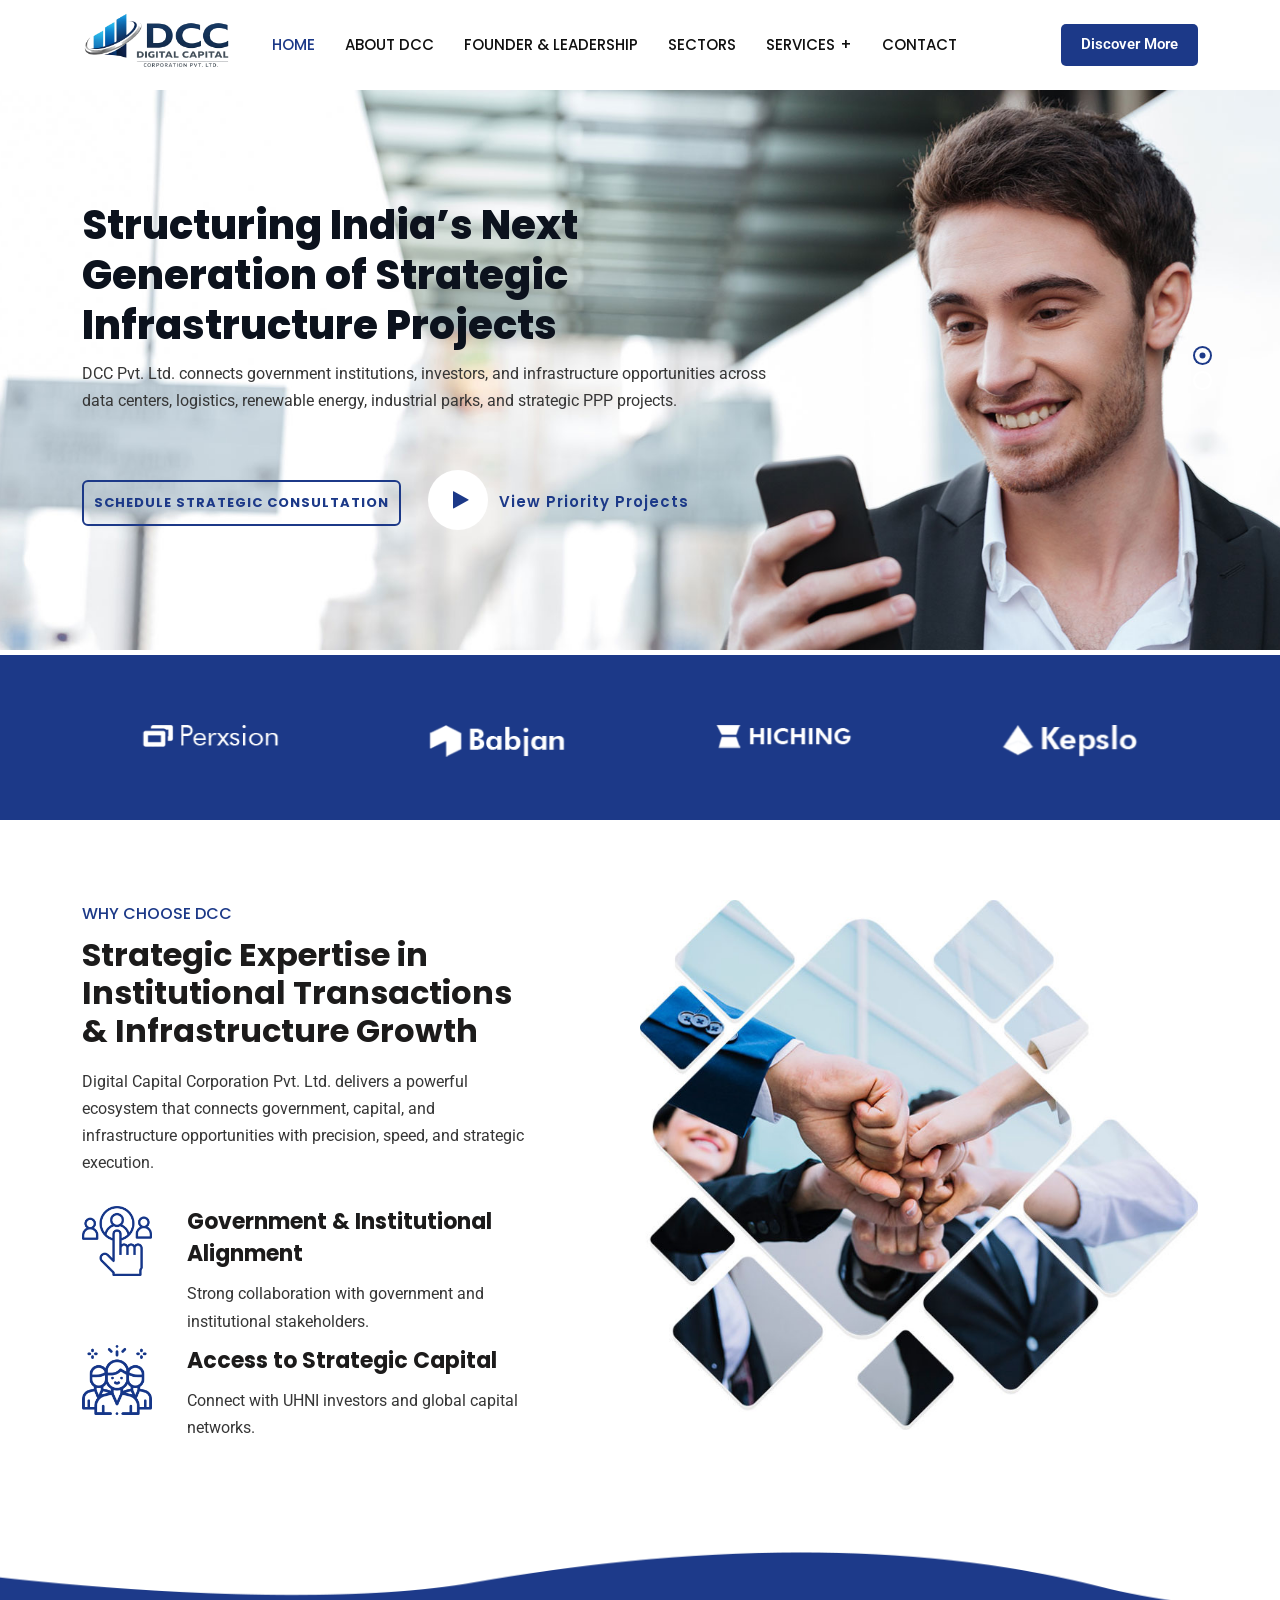
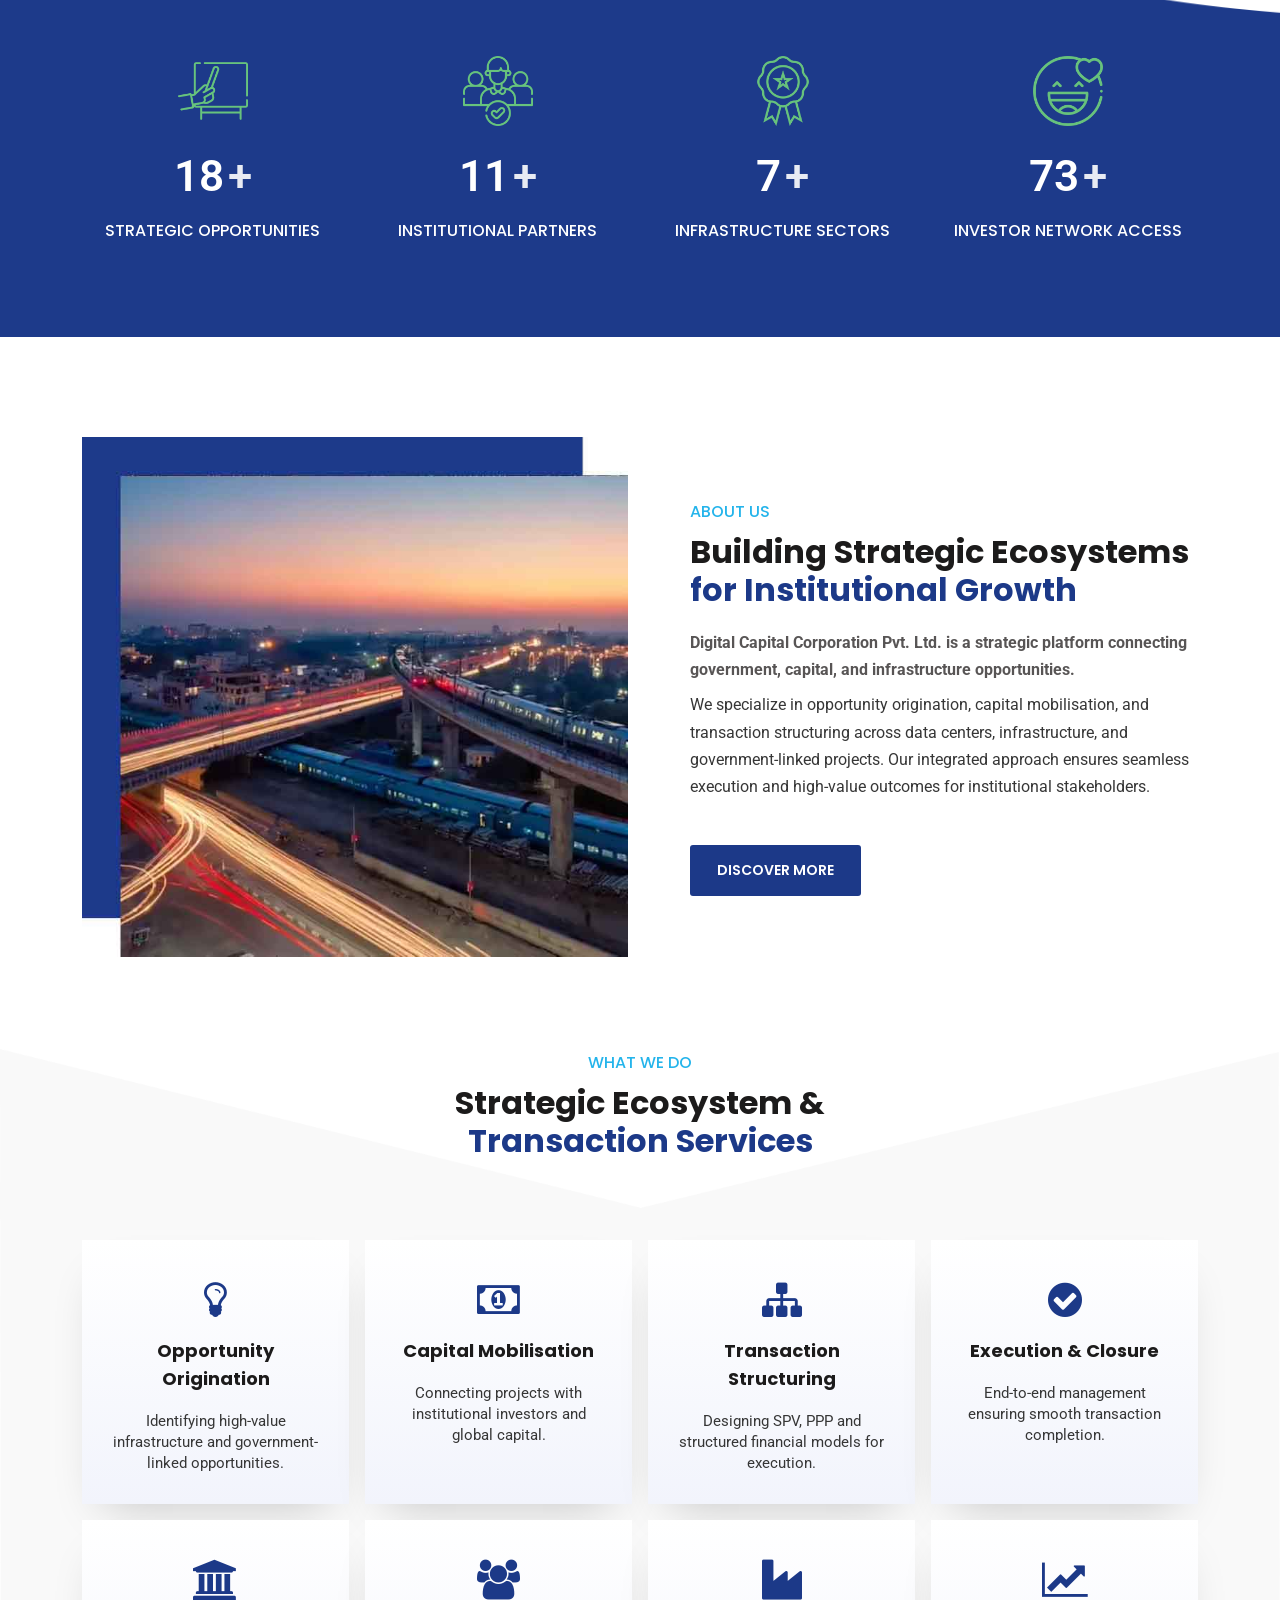
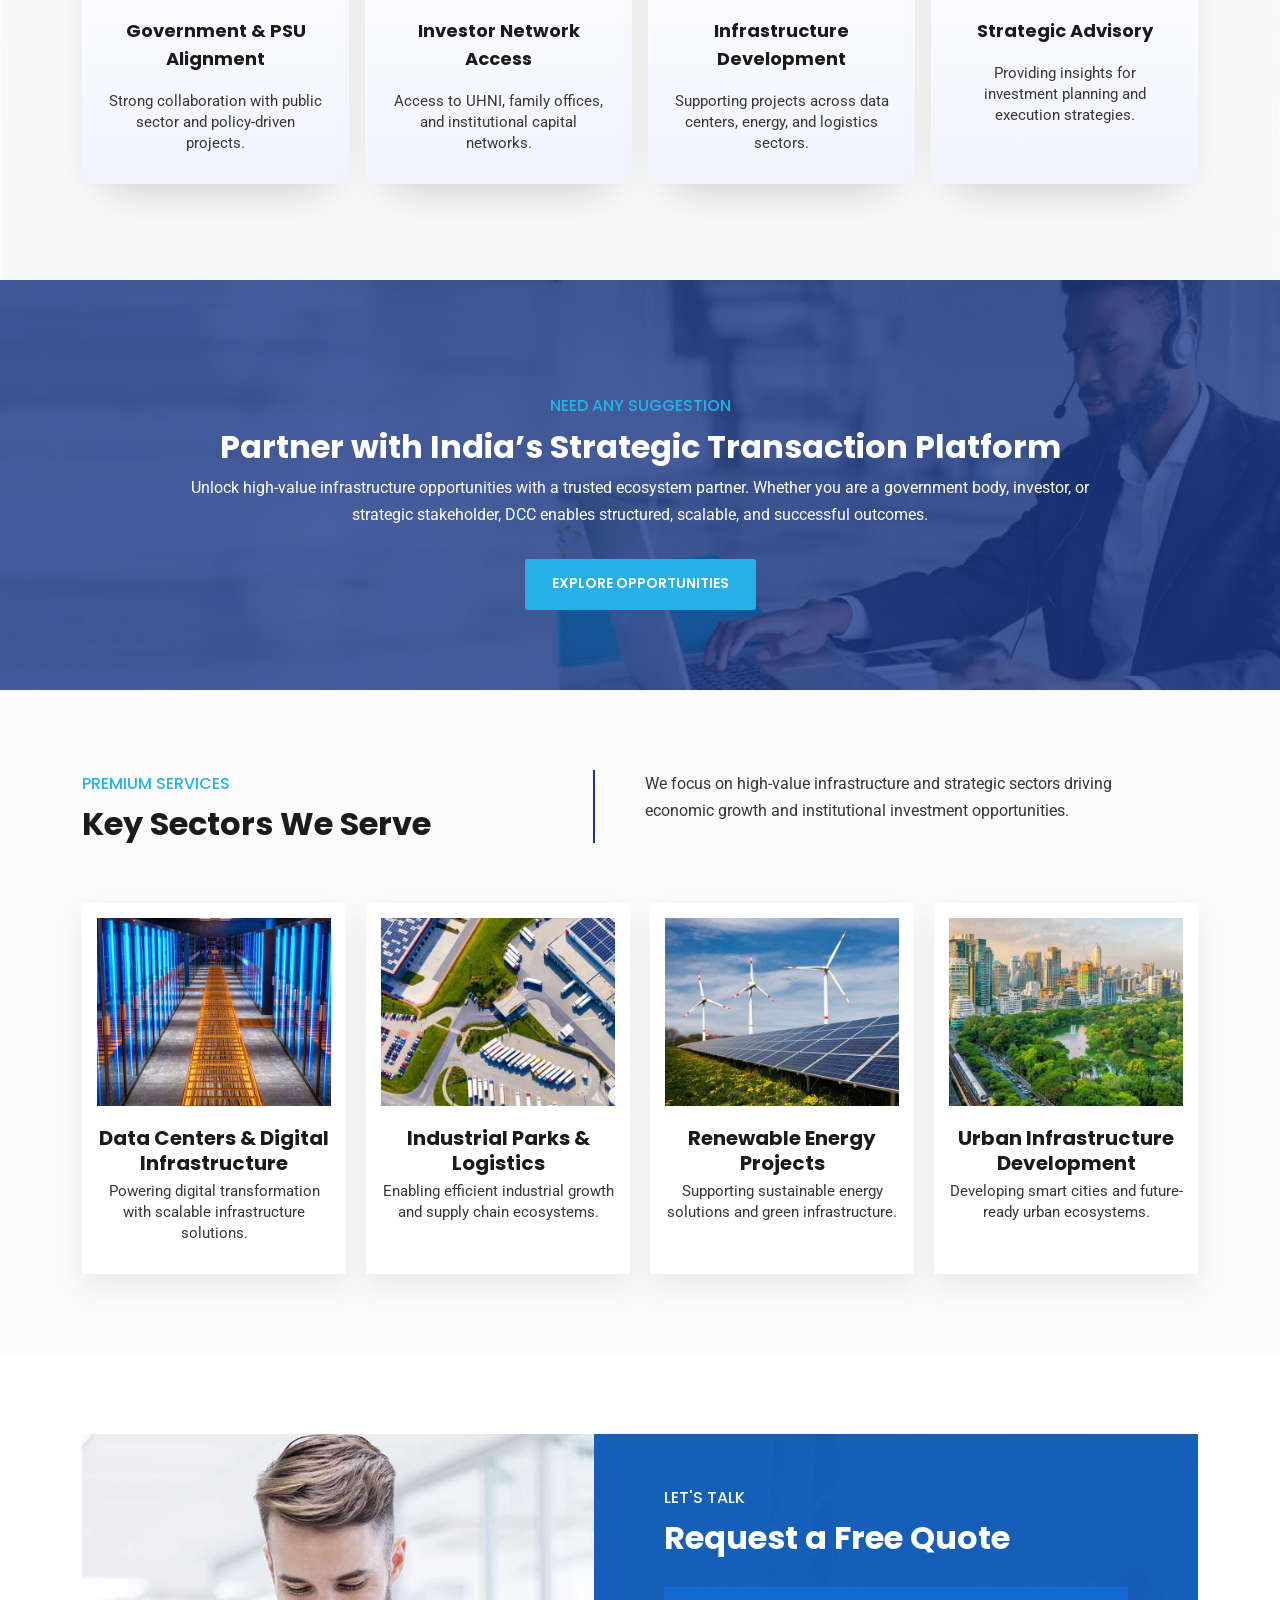
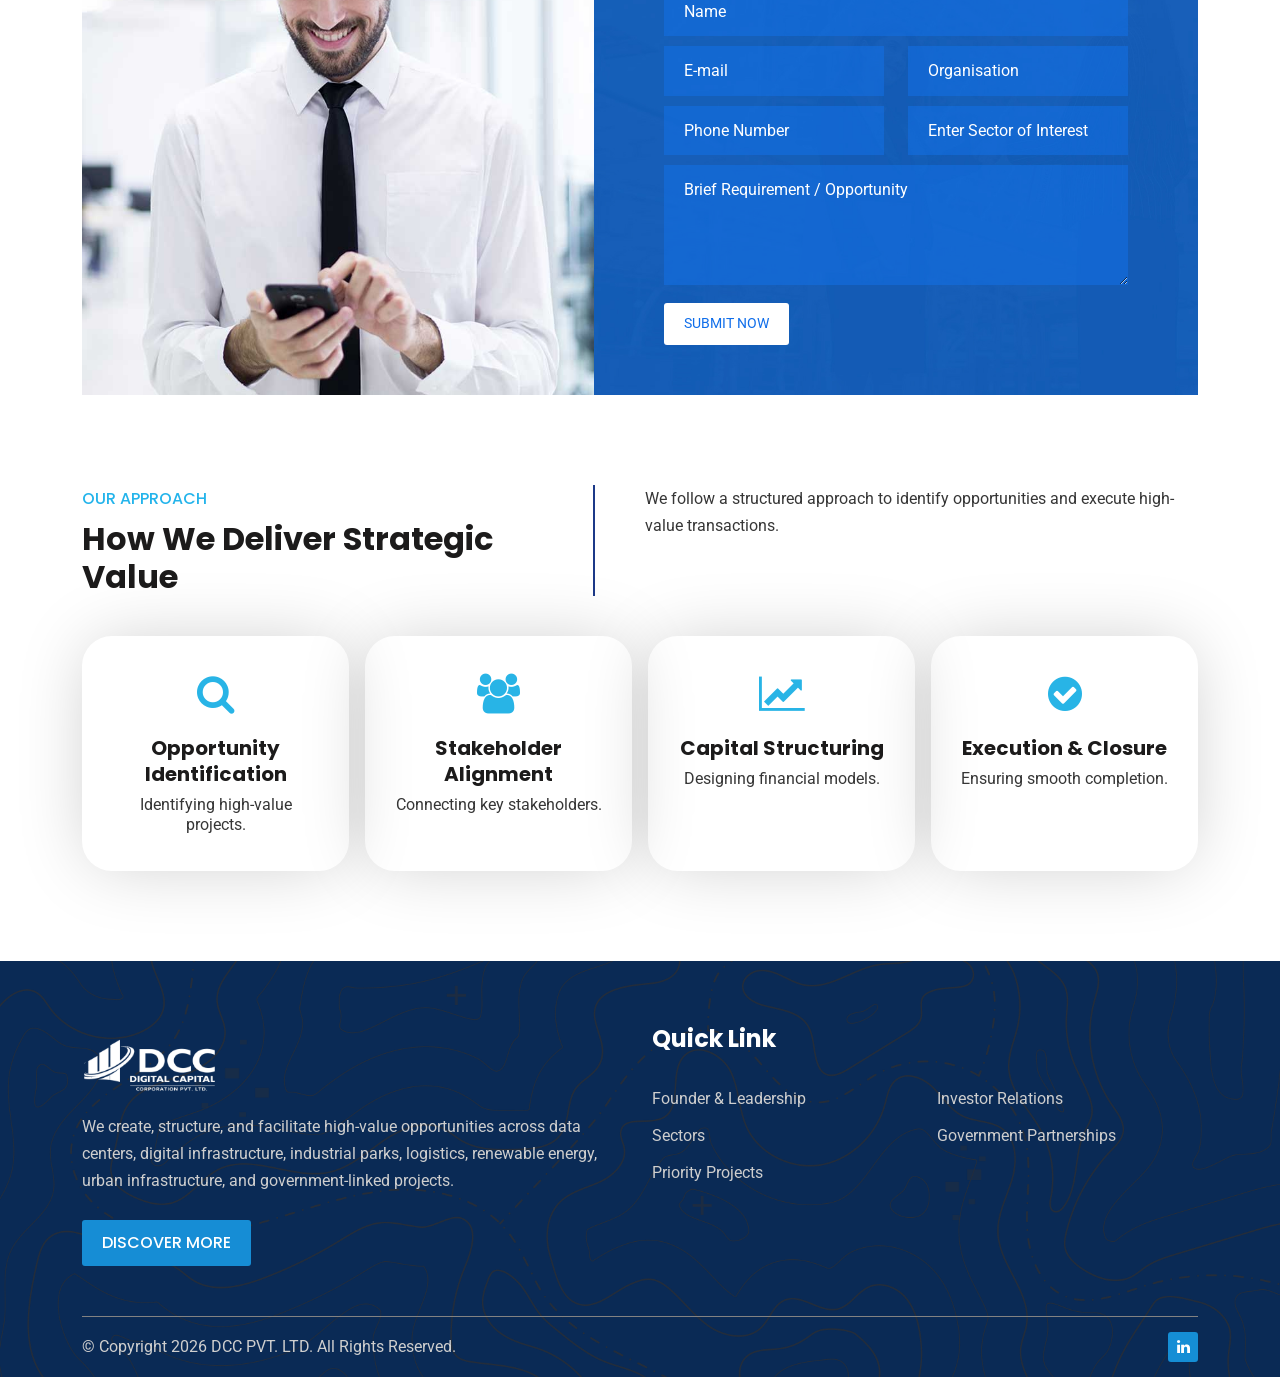
==== commit a001d1d0: "first commit" ====
--- a/index.html
+++ b/index.html
@@ -695,7 +695,7 @@
                
                 <div class="footer-content pt-62 pb-50 md-pb-64 sm-pt-48">
                     <div class="row">
-                        <div class="col-lg-4 col-md-12 col-sm-12 footer-widget md-mb-39">
+                        <div class="col-lg-6 col-md-12 col-sm-12 footer-widget md-mb-39">
                             <div class="about-widget pr-15">
                                 <div class="logo-part">
                                     <a href="index.html"><img src="assets/images/footer-logo.png" alt="Footer Logo"></a>
@@ -708,42 +708,24 @@
                                 </div>
                             </div>
                         </div>
-                        <div class="col-lg-4 col-md-12 col-sm-12 md-mb-32 footer-widget">
-                            <h4 class="widget-title">Contact Info</h4>
-                            <ul class="address-widget pr-40">
-                                <li>
-                                    <i class="flaticon-location"></i>
-                                    <div class="desc">374 William S Canning Blvd, Fall River MA 2721, USA</div>
-                                </li>
-                                <li>
-                                    <i class="flaticon-call"></i>
-                                    <div class="desc">
-                                        <a href="tel:+8801739753105">(+880)173-9753105</a>
-                                    </div>
-                                </li>
-                                <li>
-                                    <i class="flaticon-email"></i>
-                                    <div class="desc">
-                                        <a href="mailto:support@rstheme.com">support@rstheme.com</a>
-                                    </div>
-                                </li>
-                                <li>
-                                    <i class="flaticon-clock"></i>
-                                    <div class="desc">
-                                        10:00 - 17:00
-                                    </div>
-                                </li>
-                            </ul>
-                        </div>
-                        <div class="col-lg-4 col-md-12 col-sm-12 footer-widget">
+                       
+                        <div class="col-lg-6 col-md-12 col-sm-12 footer-widget">
                             <h4 class="widget-title">Quick Link</h4>
-                            <ul class="footer-quick">
-                                <li><a href="founder-page.html">Founder & Leadership</a></li>
-                                <li><a href="sectors.html">Sectors</a></li>
-                                <li><a href="priority-projects.html">Priority Projects</a></li>
-                                <li><a href="investor-relations.html">Investor Relations</a></li>
-                                <li><a href="government-partnerships.html">Government Partnerships</a></li>
-                            </ul>
+                            <div class="row">
+                                <div class="col-md-6">
+                                    <ul class="footer-quick">
+                                        <li><a href="founder-page.html">Founder & Leadership</a></li>
+                                        <li><a href="sectors.html">Sectors</a></li>
+                                        <li><a href="priority-projects.html">Priority Projects</a></li>
+                                    </ul>
+                                </div>
+                                <div class="col-md-6">
+                                    <ul class="footer-quick">
+                                        <li><a href="investor-relations.html">Investor Relations</a></li>
+                                        <li><a href="government-partnerships.html">Government Partnerships</a></li>
+                                    </ul>
+                                </div>
+                            </div>
                         </div>
                     </div>
                 </div>
@@ -756,10 +738,7 @@
                         </div>
                         <div class="col-lg-6 col-md-4 text-right sm-text-center">
                             <ul class="footer-social">
-                                <li><a href="#"><i class="fa fa-facebook"></i></a></li>
-                                <li><a href="#"><i class="fa fa-whatsapp"></i></a></li>
-                                <li><a href="#"><i class="fa fa-pinterest-p"></i></a></li>
-                                <li><a href="#"><i class="fa fa-linkedin"></i></a></li>
+                                <li><a href="https://www.linkedin.com/in/deepakchaudhari1980"><i class="fa fa-linkedin"></i></a></li>
                             </ul>
                         </div>
                     </div>
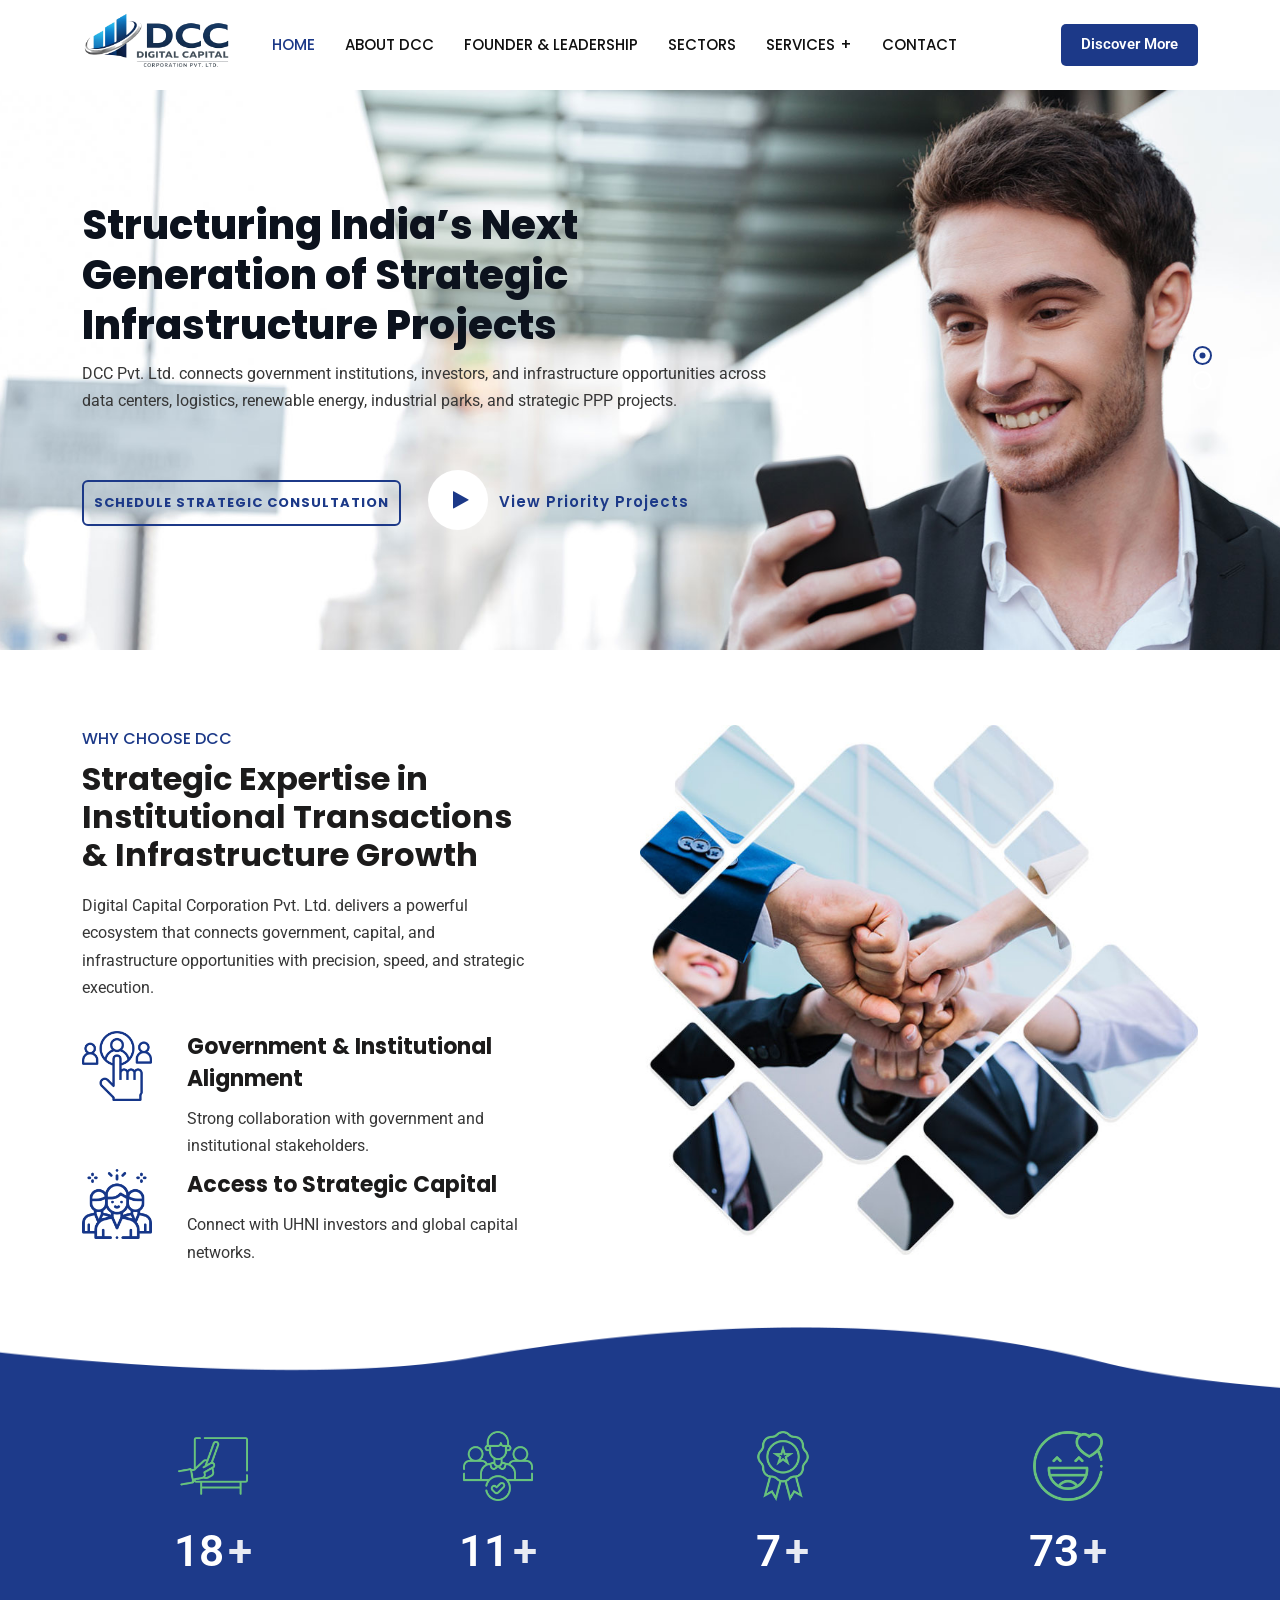
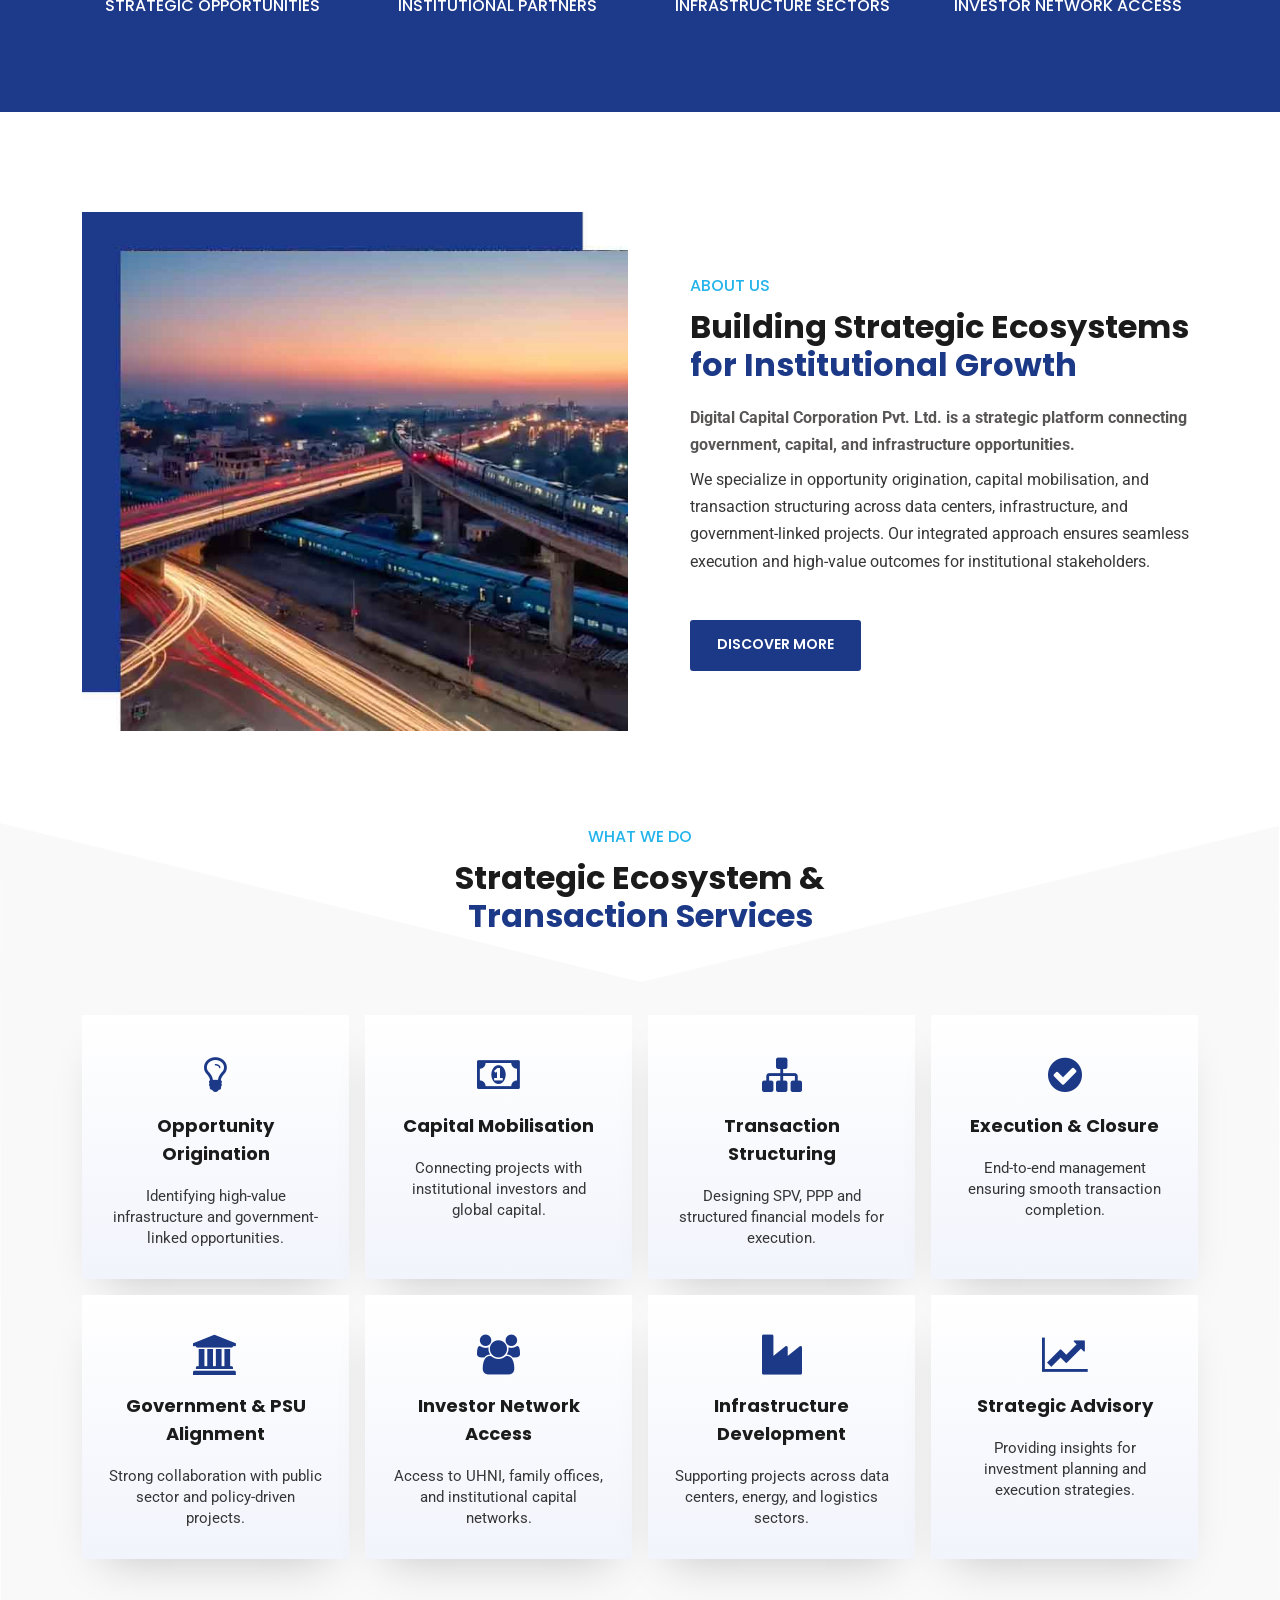
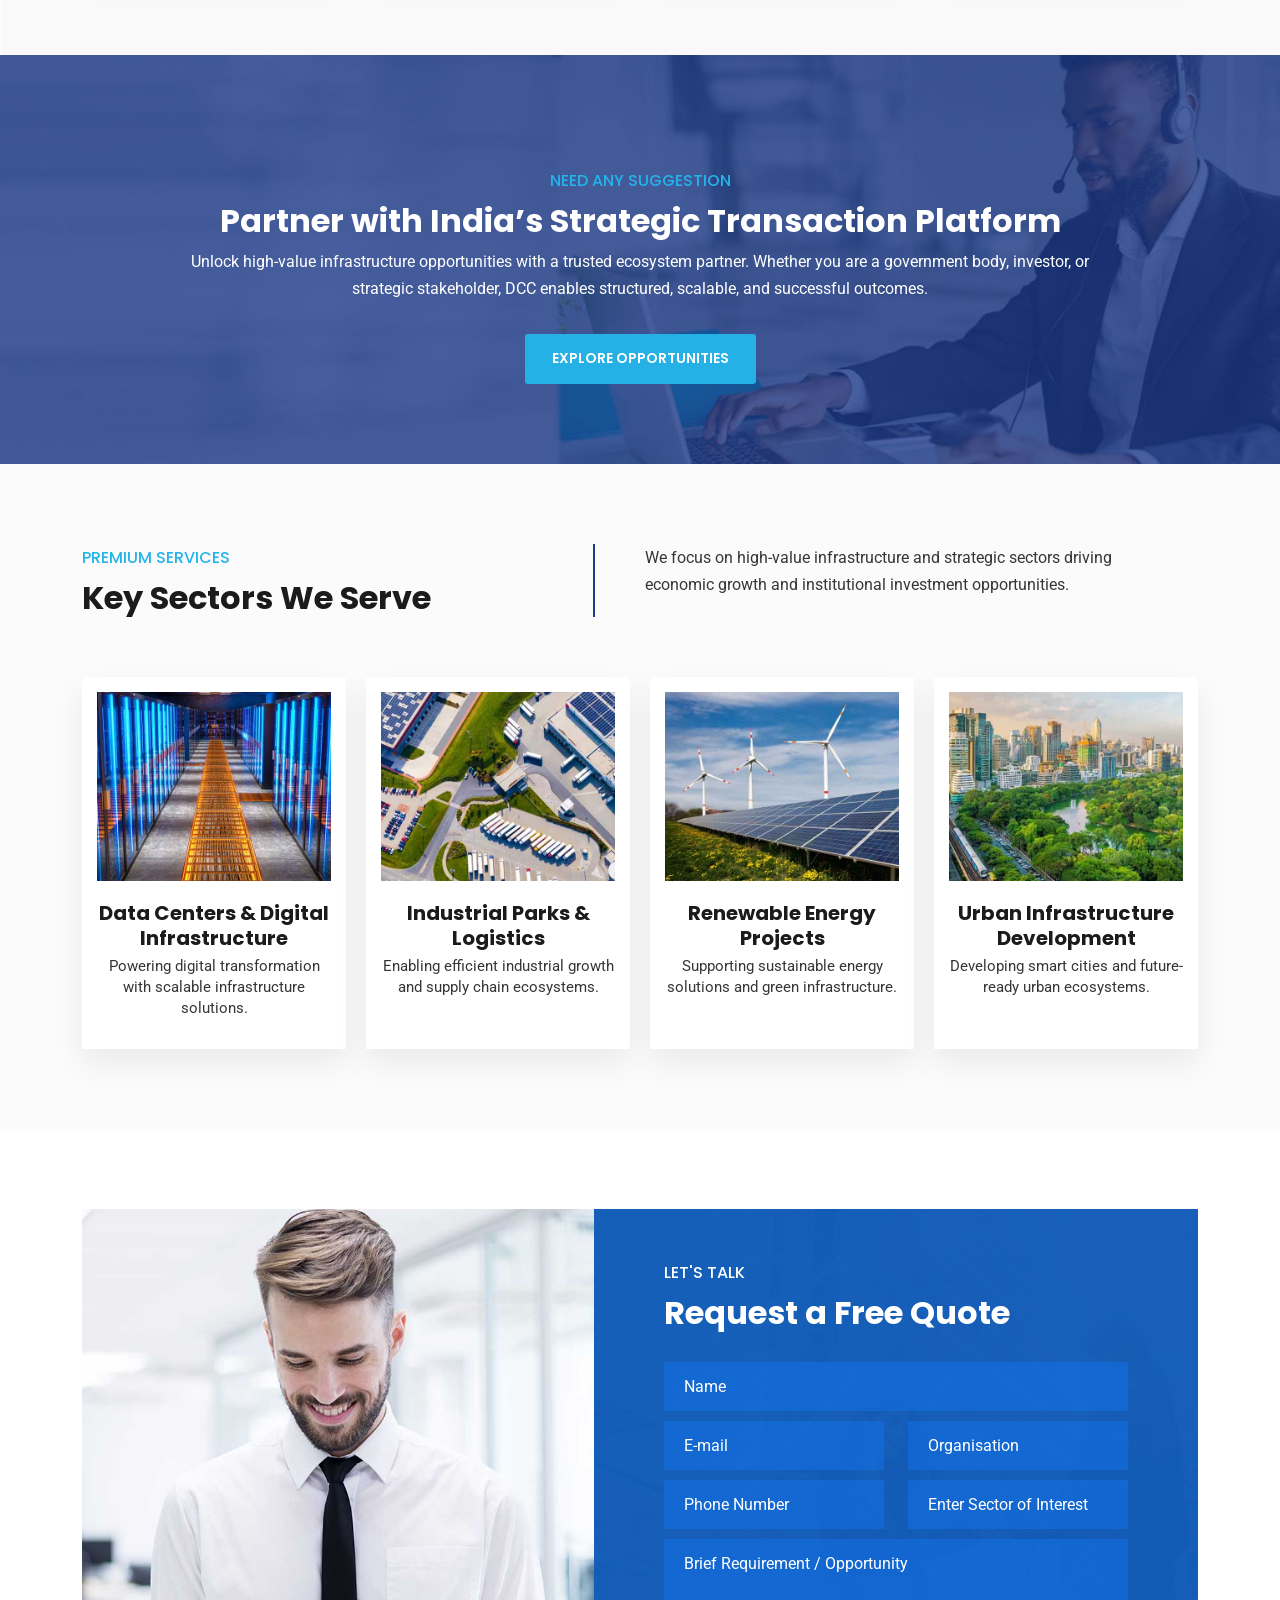
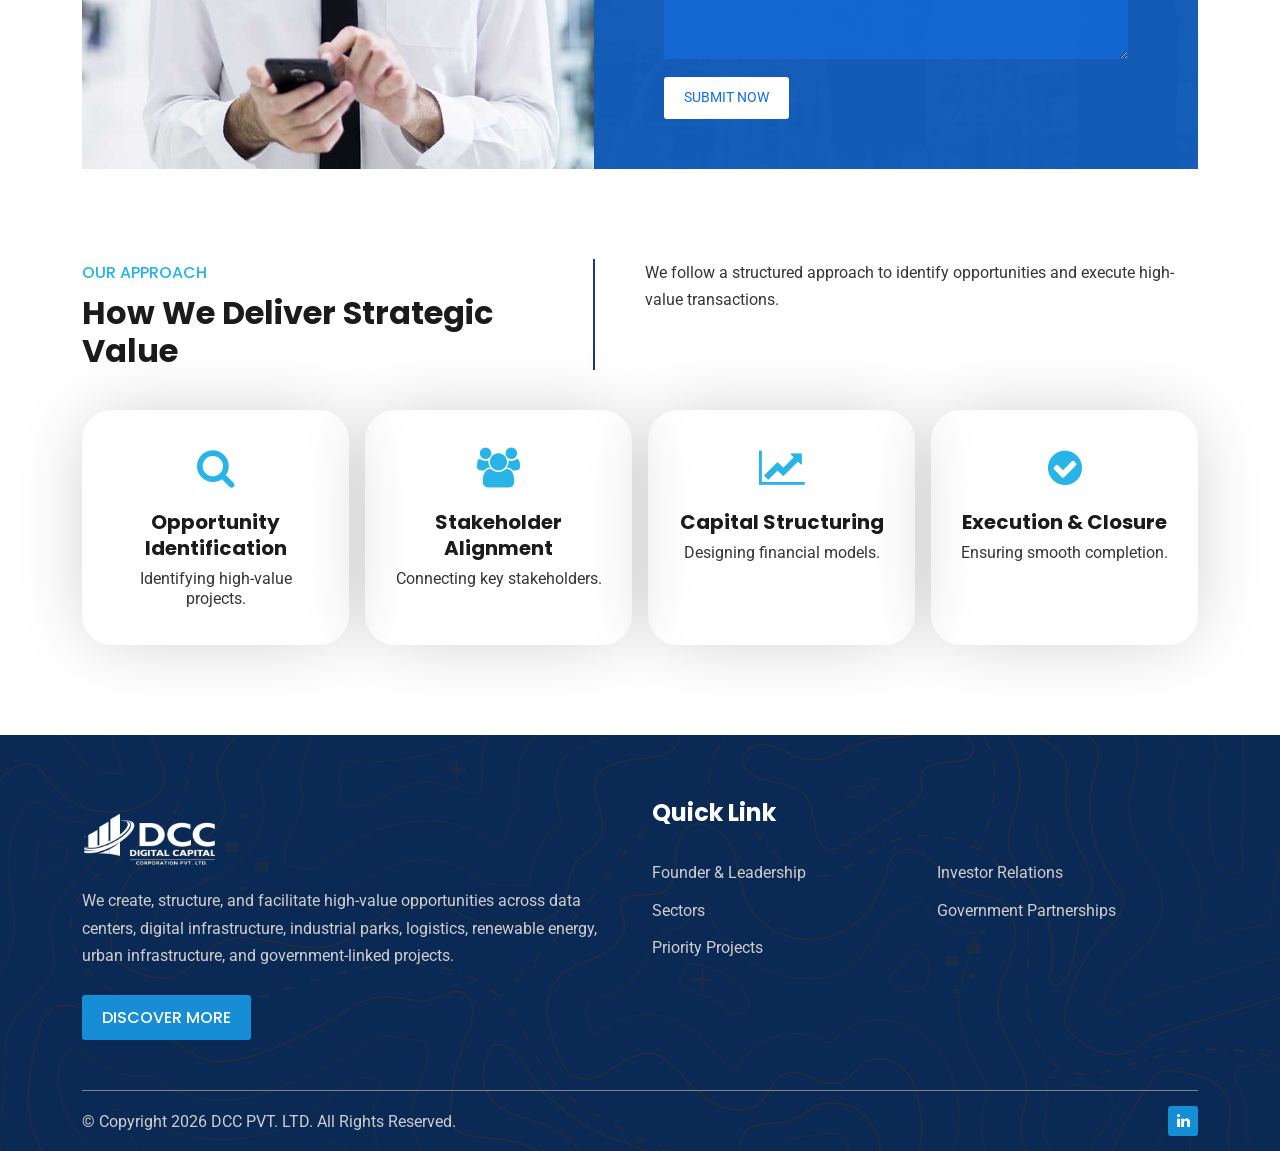
==== commit c69d1d52: "first commit" ====
--- a/index.html
+++ b/index.html
@@ -193,33 +193,8 @@
                 </div>
             </div>
             <!-- Slider End -->
-
-            <!-- Partner Section Start -->
-            <div class="rs-partner modify5 blue-bg pt-70 md-pt-30 md-pb-20 pb-55">
-                <div class="container">
-                    <div class="rs-carousel owl-carousel" data-loop="true" data-items="4" data-margin="30" data-autoplay="true" data-hoverpause="true" data-autoplay-timeout="5000" data-smart-speed="800" data-dots="false" data-nav="false" data-nav-speed="false" data-center-mode="false" data-mobile-device="2" data-mobile-device-nav="false" data-mobile-device-dots="false" data-ipad-device="3" data-ipad-device-nav="false" data-ipad-device-dots="false" data-ipad-device2="2" data-ipad-device-nav2="false" data-ipad-device-dots2="false" data-md-device="4" data-lg-device="4" data-md-device-nav="false" data-md-device-dots="false">
-                        <div class="partner-item">
-                            <a href="https://rstheme.com/"><img src="assets/images/partner/light/1.png" alt=""></a>
-                        </div>
-                        <div class="partner-item">
-                            <a href="https://rstheme.com/"><img src="assets/images/partner/light/2.png" alt=""></a>
-                        </div>
-                        <div class="partner-item">
-                            <a href="https://rstheme.com/"><img src="assets/images/partner/light/3.png" alt=""></a>
-                        </div>
-                        <div class="partner-item">
-                            <a href="https://rstheme.com/"><img src="assets/images/partner/light/4.png" alt=""></a>
-                        </div>
-                        <div class="partner-item">
-                            <a href="https://rstheme.com/"><img src="assets/images/partner/light/5.png" alt=""></a>
-                        </div>
-                    </div>
-                </div>
-            </div>
-            <!-- Partner Section End -->
-
             <!-- Why Choose Section Start -->
-            <div class="rs-whychooseus style4 pt-80 md-pt-40 pb-100 ">
+            <div class="rs-whychooseus style4 pt-70 md-pt-40 pb-50 ">
                 <div class="container">
                     <div class="row md-col-padding">
                         <div class="col-lg-6 pr-110 lg-pr-30">
--- a/style.css
+++ b/style.css
@@ -20516,8 +20516,8 @@
 }
 
 .founder-hero {
-  background: linear-gradient(135deg, #081b4b, #0f2d7a);
-  color: #fff;
+  /* background: linear-gradient(135deg, #26ace1, #0f2d7a); */
+  color: #000;
   padding: 90px 0;
 }
 
@@ -20530,7 +20530,6 @@
 .founder-hero p {
   font-size: 17px;
   line-height: 1.8;
-  color: rgba(255, 255, 255, 0.9);
 }
 
 .founder-img {
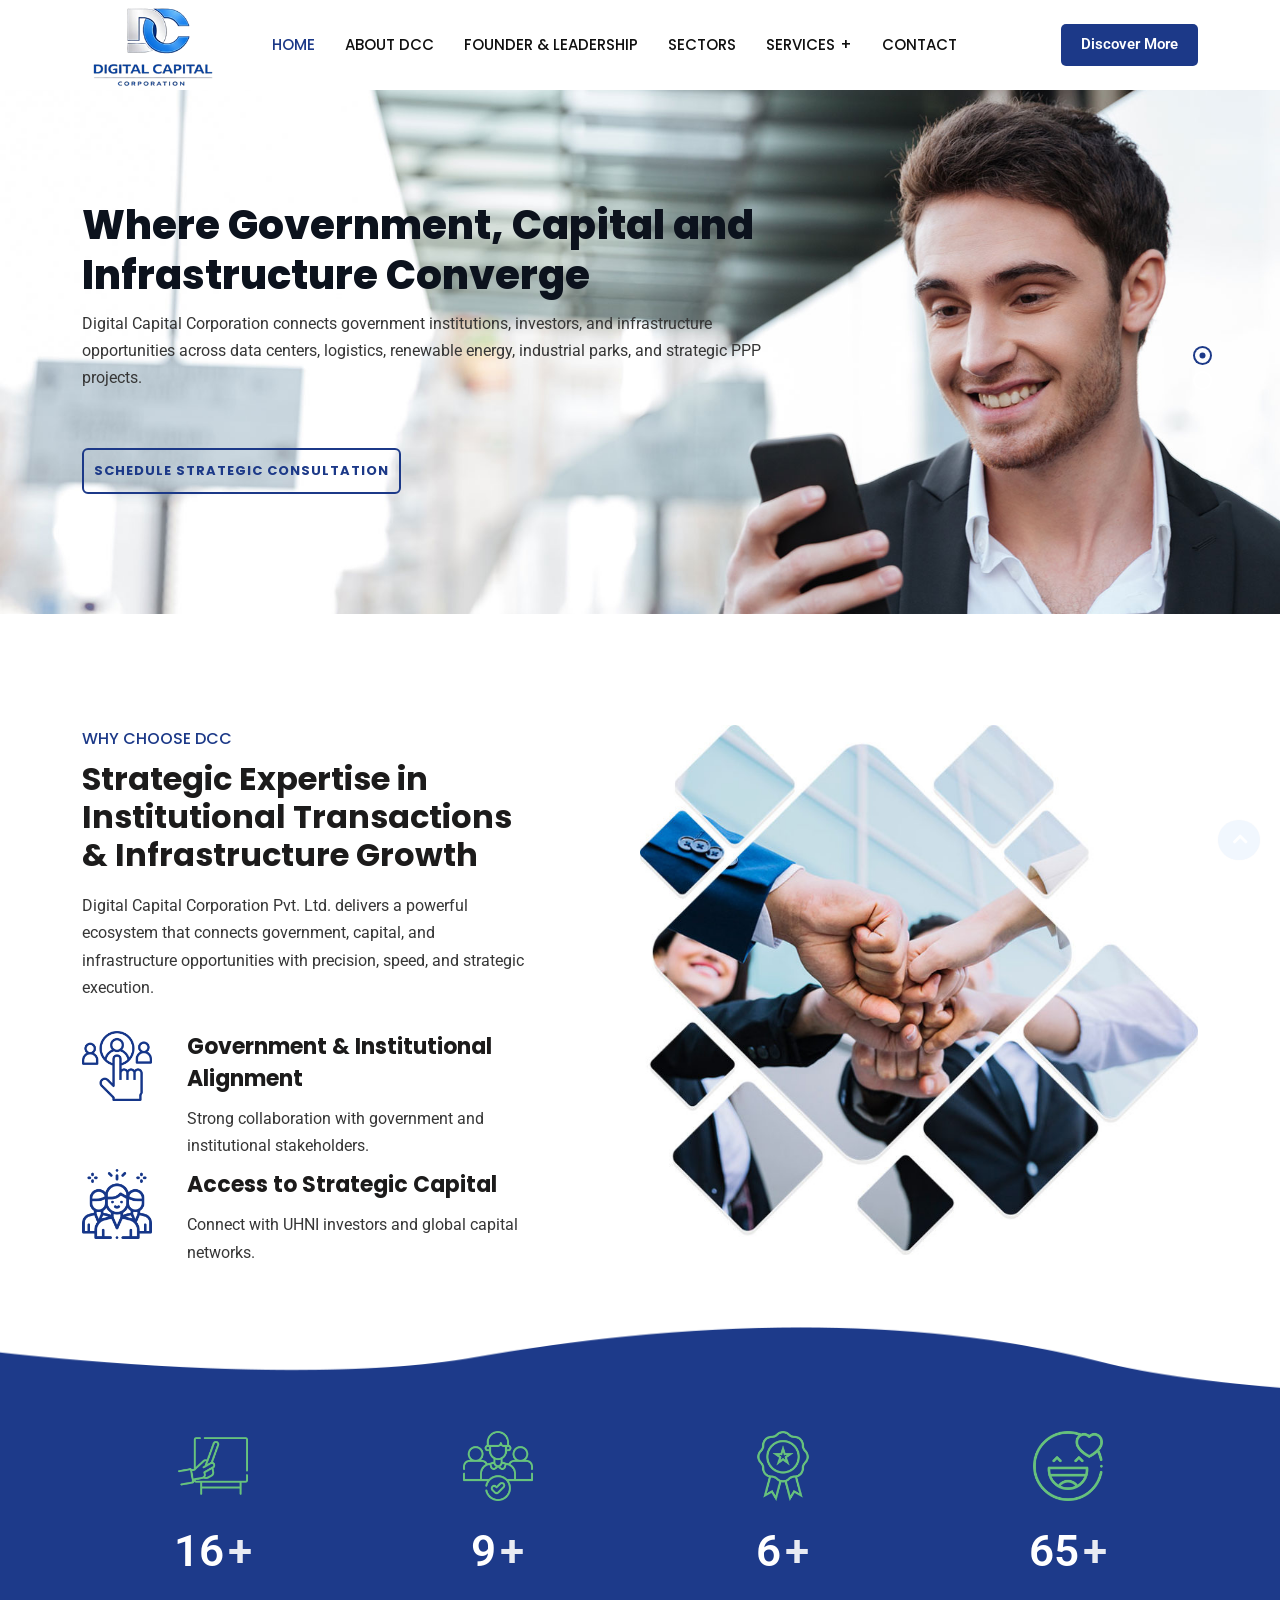
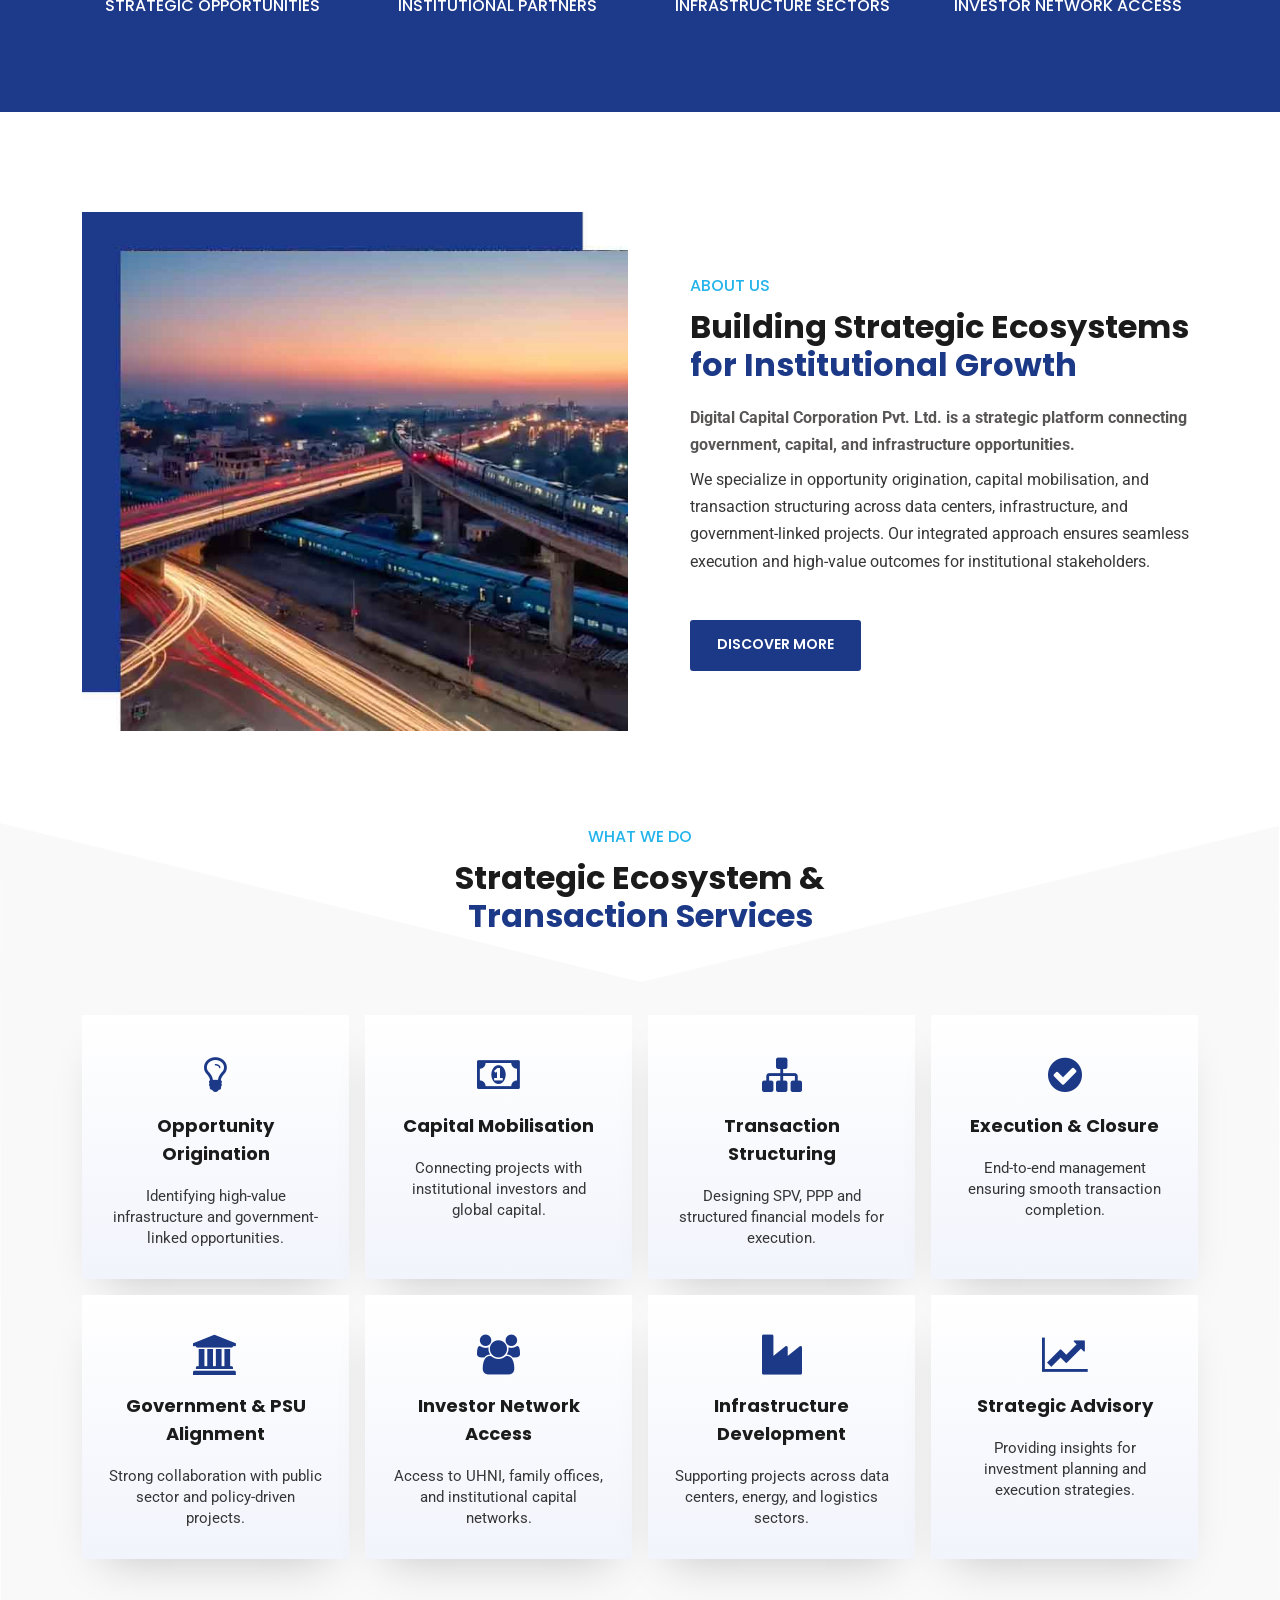
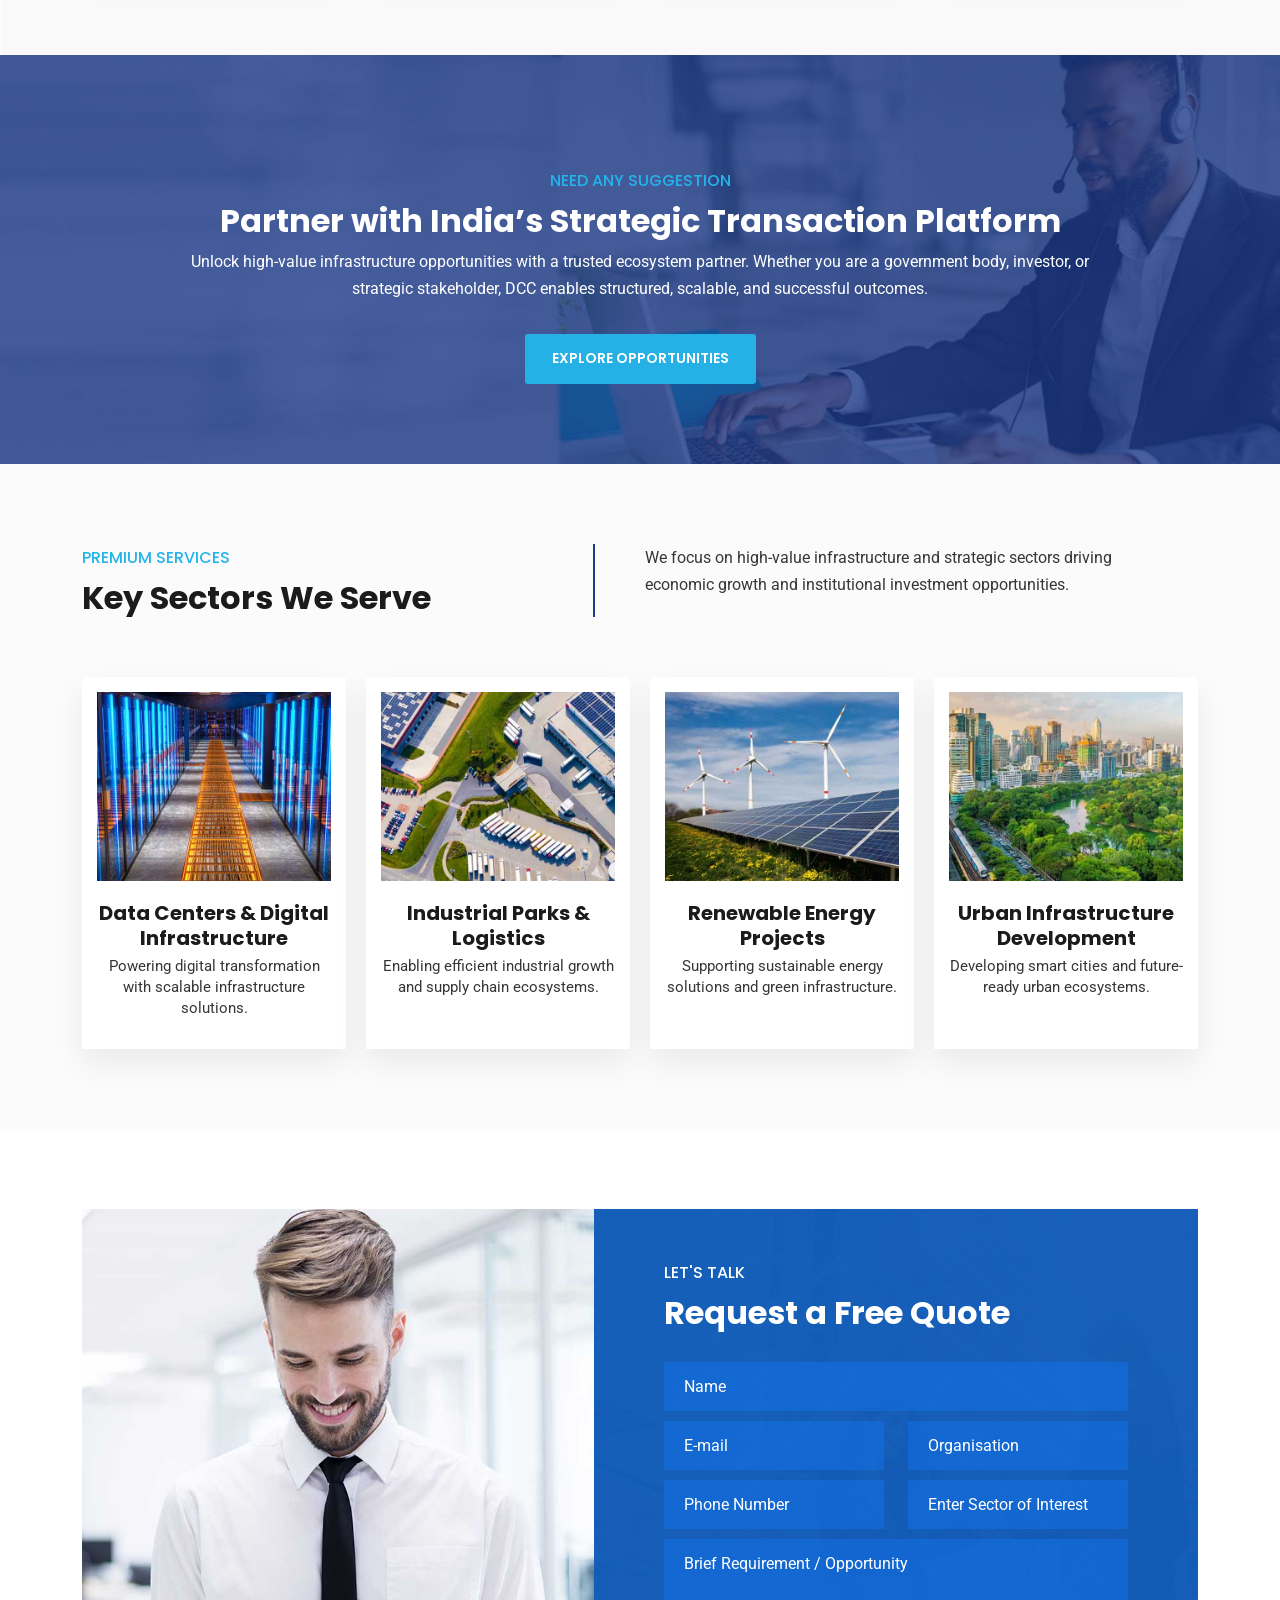
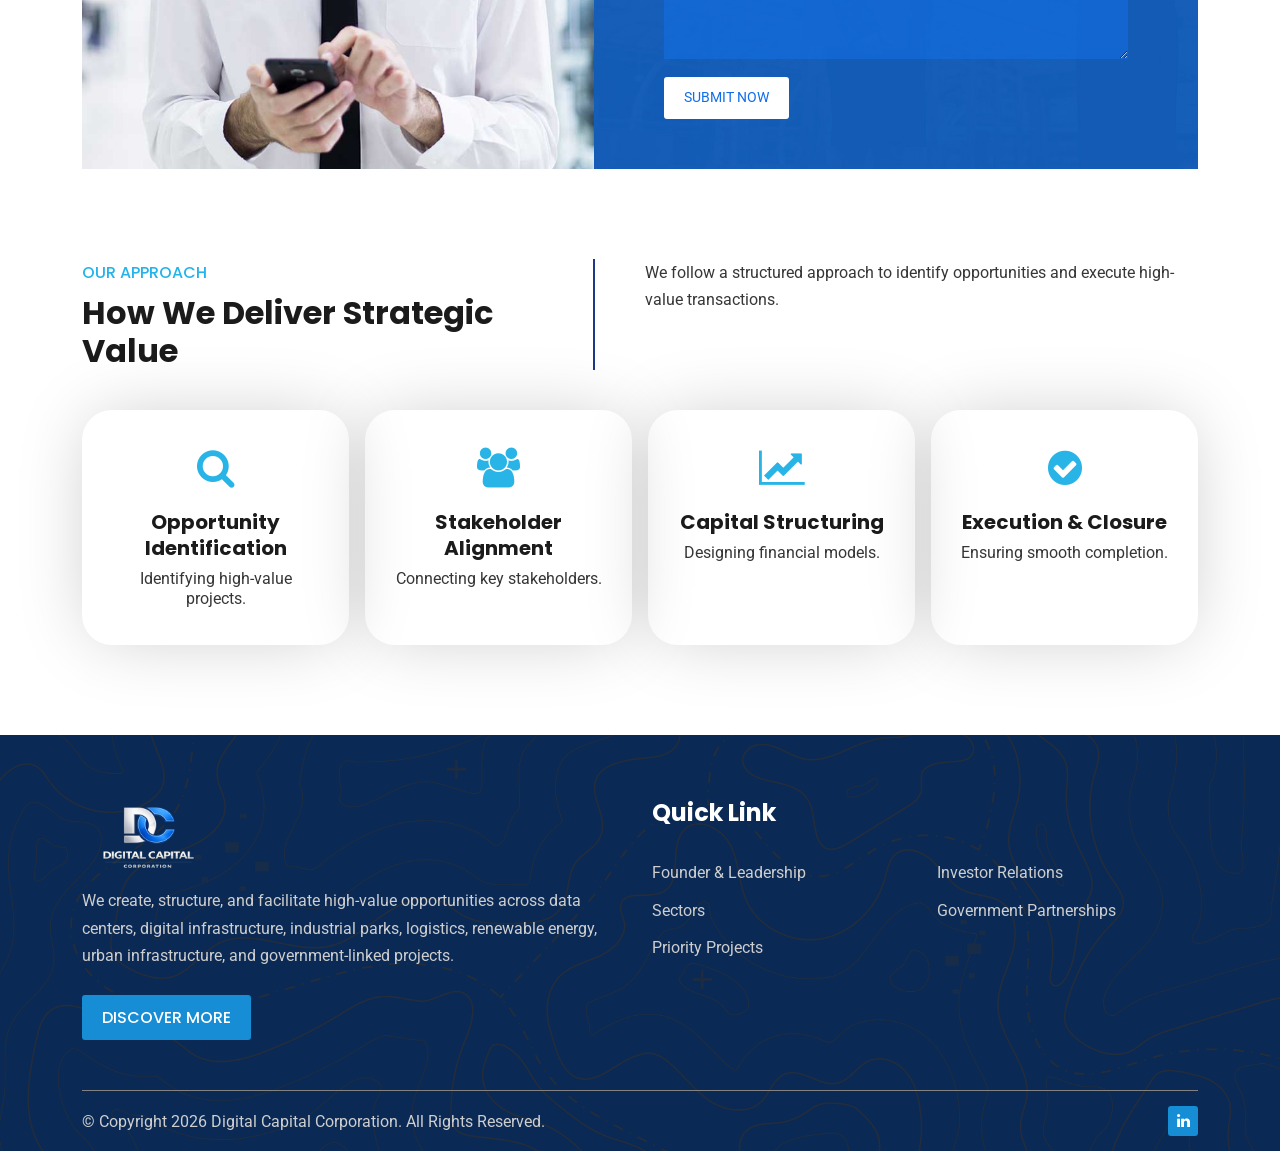
==== commit e69f2911: "first commit" ====
--- a/index.html
+++ b/index.html
@@ -148,20 +148,14 @@
                             <div class="content-part">
                                 <div class="slider-des">
                                     <!-- <div class="sl-subtitle mb-16">Smart HR Solutions</div> -->
-                                    <h1 class="sl-title">Structuring India’s Next Generation of Strategic Infrastructure Projects</h1>
+                                    <h1 class="sl-title">Where Government, Capital and Infrastructure Converge</h1>
                                     <p>
-                                        DCC Pvt. Ltd. connects government institutions, investors, and infrastructure opportunities across data centers, logistics, renewable energy, industrial parks, and strategic PPP projects.
+                                        Digital Capital Corporation connects government institutions, investors, and infrastructure opportunities across data centers, logistics, renewable energy, industrial parks, and strategic PPP projects.
                                     </p>
                                 </div>
                                 <div class="slider-bottom mt-30">
                                     <ul>
-                                        <li><a href="contact.html" class="readon">Schedule Strategic Consultation</a></li>
-                                        <li>
-                                            <a class="popup-videos" href="">
-                                                <i class="fa fa-play"></i>
-                                            </a>
-                                            <span class="btn-title">View Priority Projects</span>
-                                        </li>
+                                        <li><a href="contact.html" class="readon">Schedule Strategic Consultation</a></li>                                       
                                     </ul>
                                 </div>
                             </div>
@@ -708,12 +702,12 @@
                     <div class="row y-middle">
                         <div class="col-lg-6 col-md-8 sm-mb-21">
                             <div class="copyright">
-                                <p>© Copyright 2026 DCC PVT. LTD. All Rights Reserved.</p>
+                                <p>© Copyright 2026 Digital Capital Corporation. All Rights Reserved.</p>
                             </div>
                         </div>
                         <div class="col-lg-6 col-md-4 text-right sm-text-center">
                             <ul class="footer-social">
-                                <li><a href="https://www.linkedin.com/in/deepakchaudhari1980"><i class="fa fa-linkedin"></i></a></li>
+                                <li><a href="https://www.linkedin.com/company/digital-capital-corporation/?viewAsMember=true"><i class="fa fa-linkedin"></i></a></li>
                             </ul>
                         </div>
                     </div>
